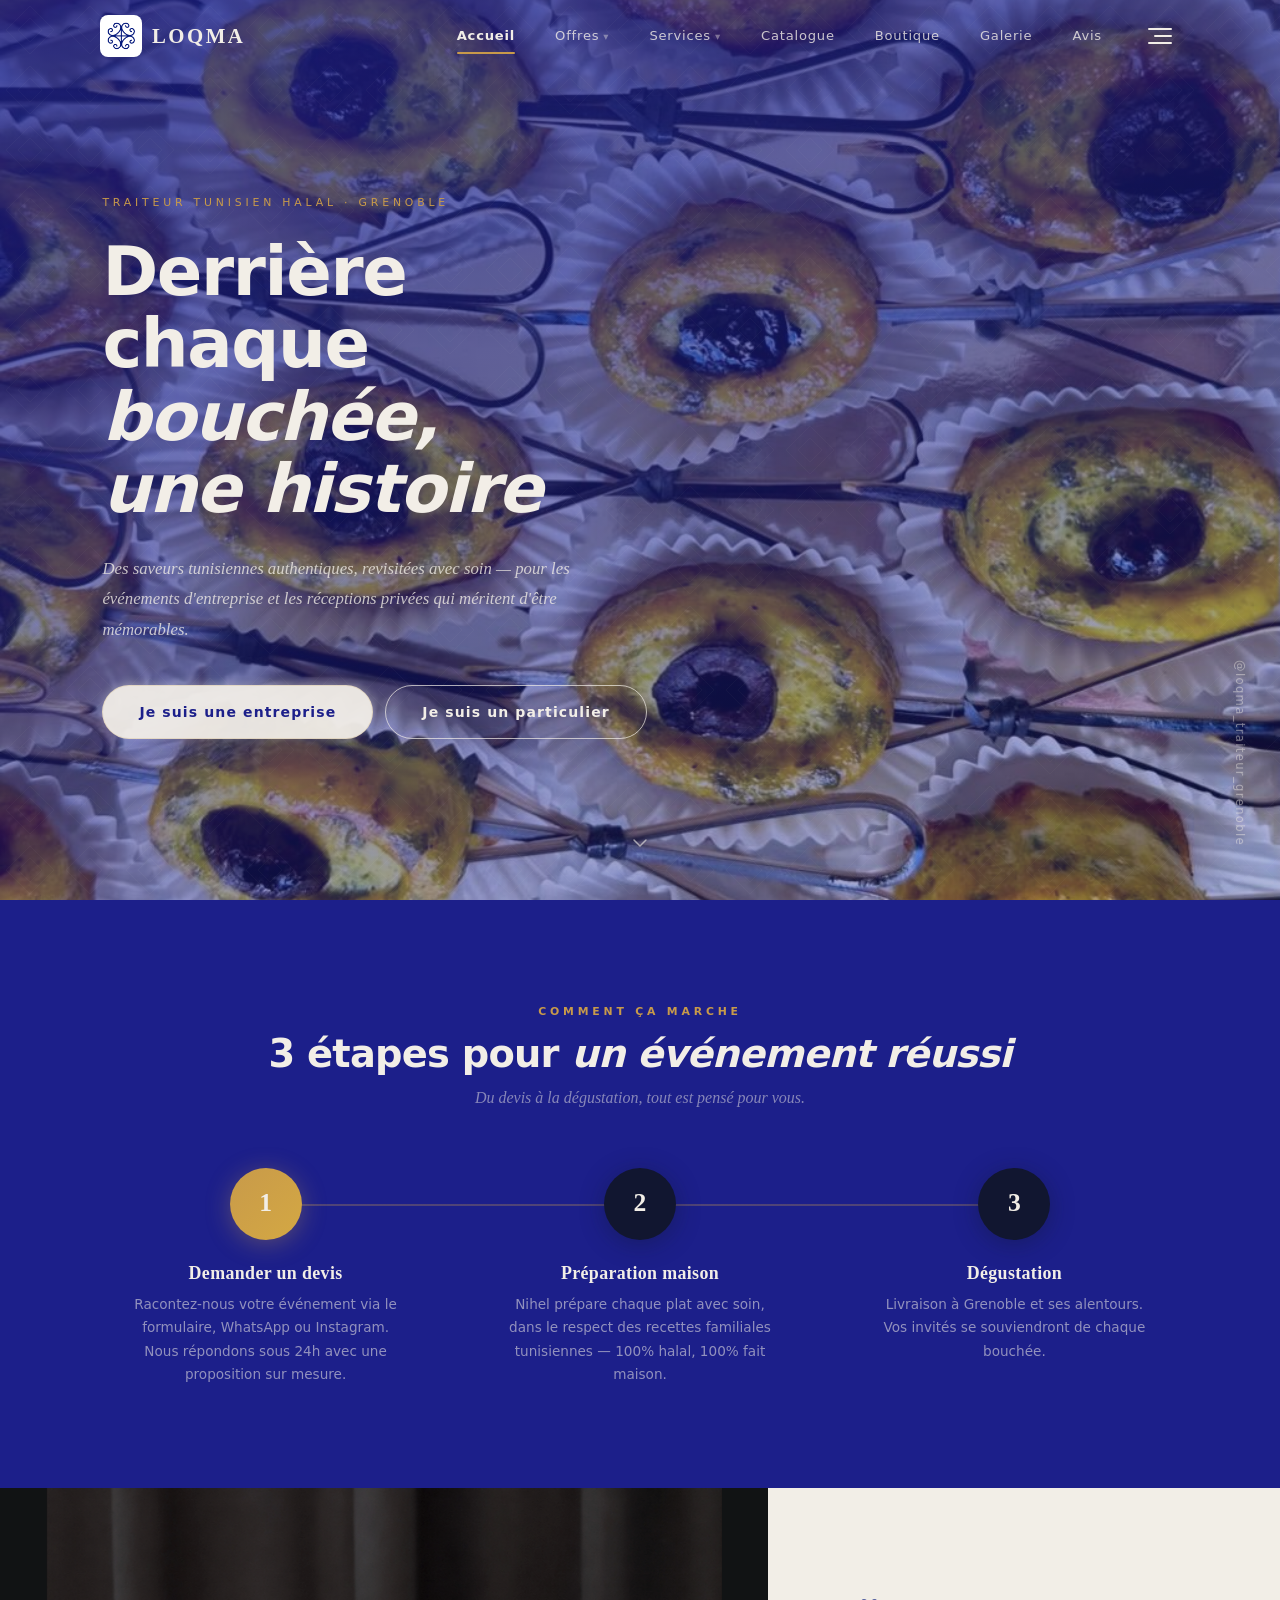
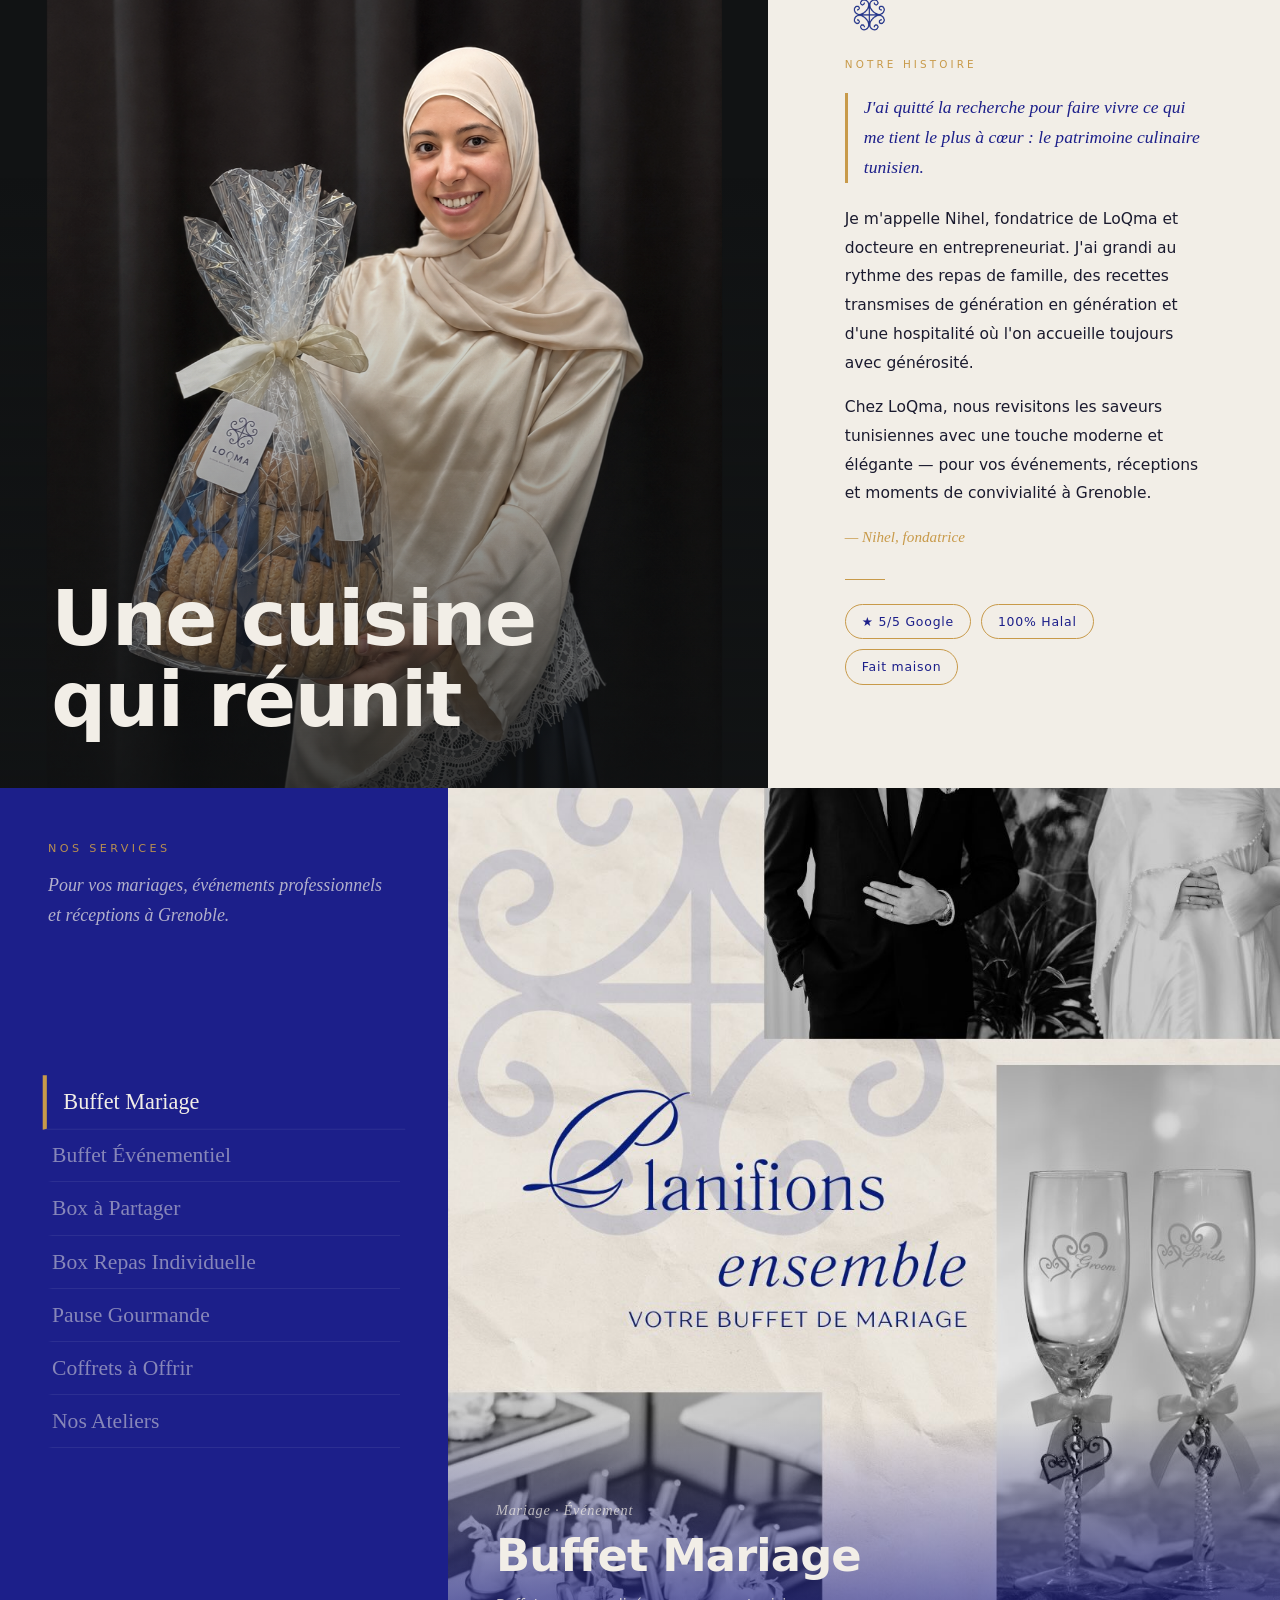
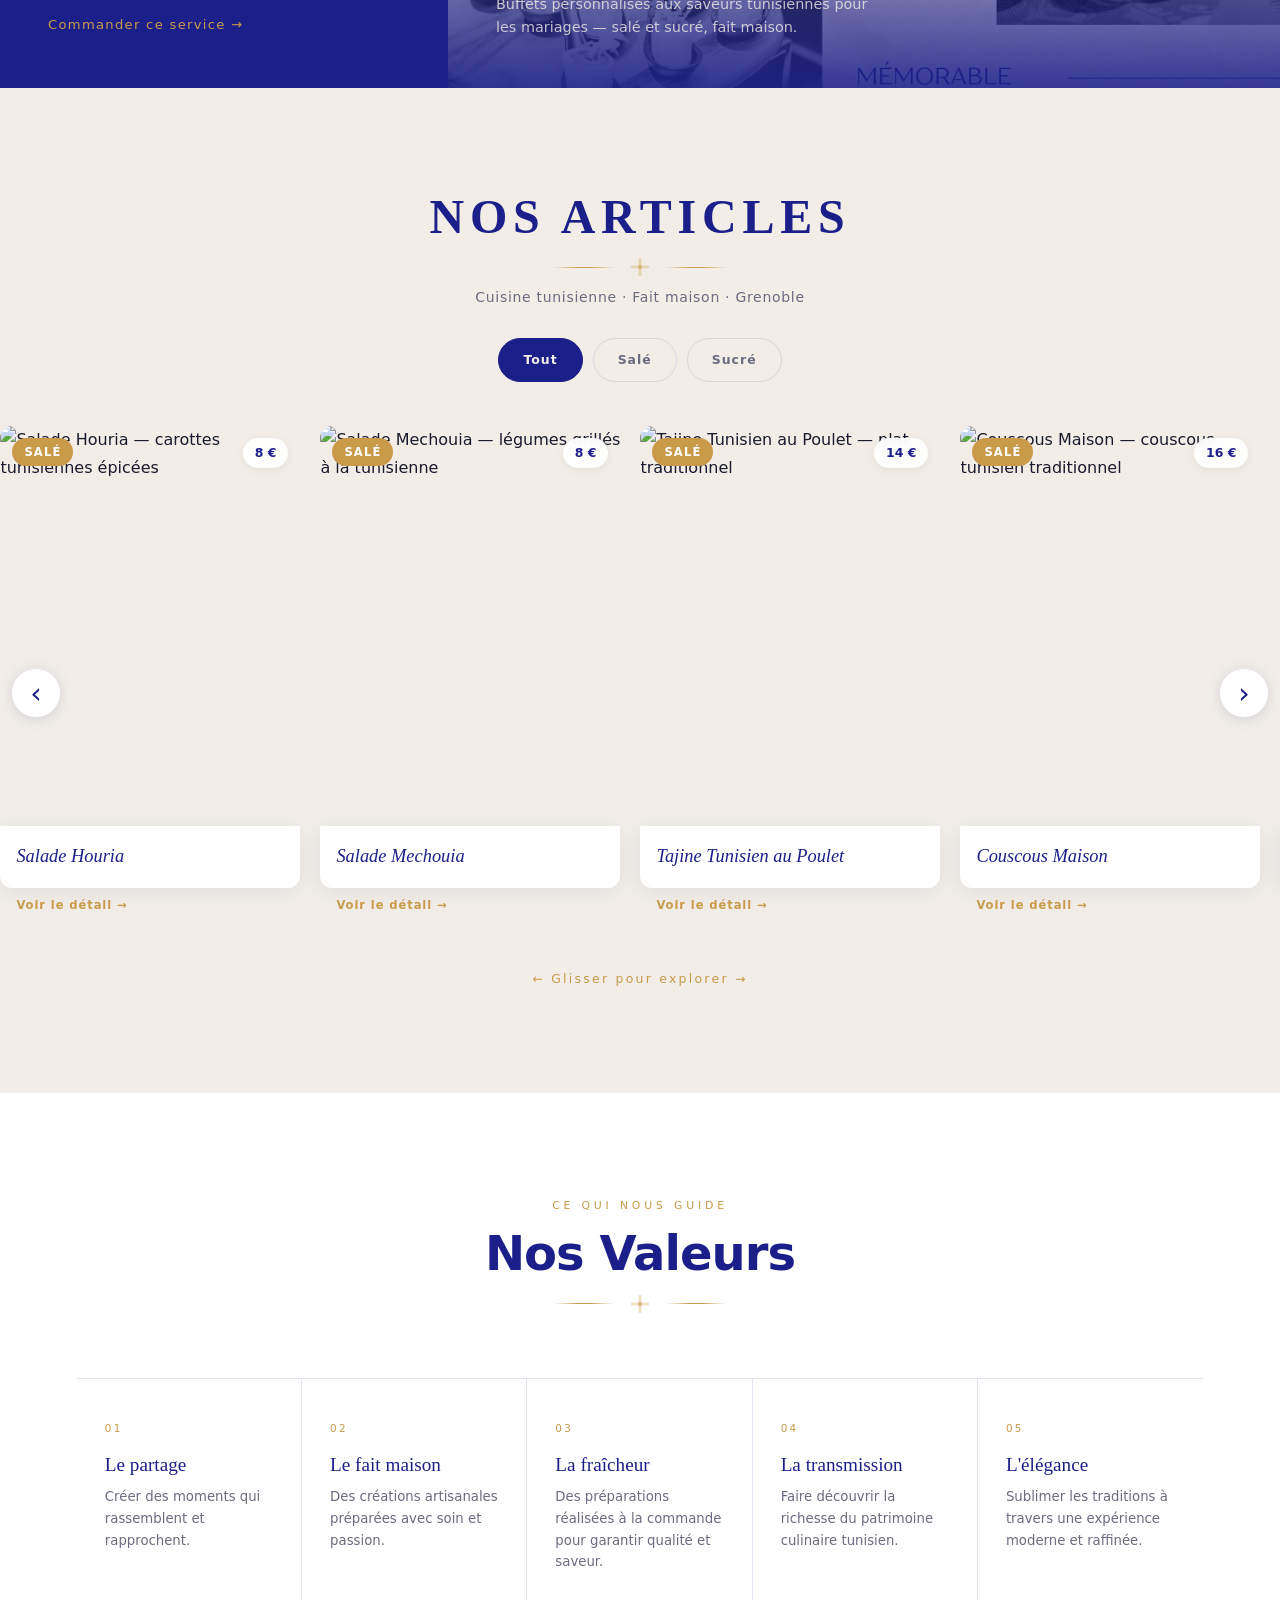
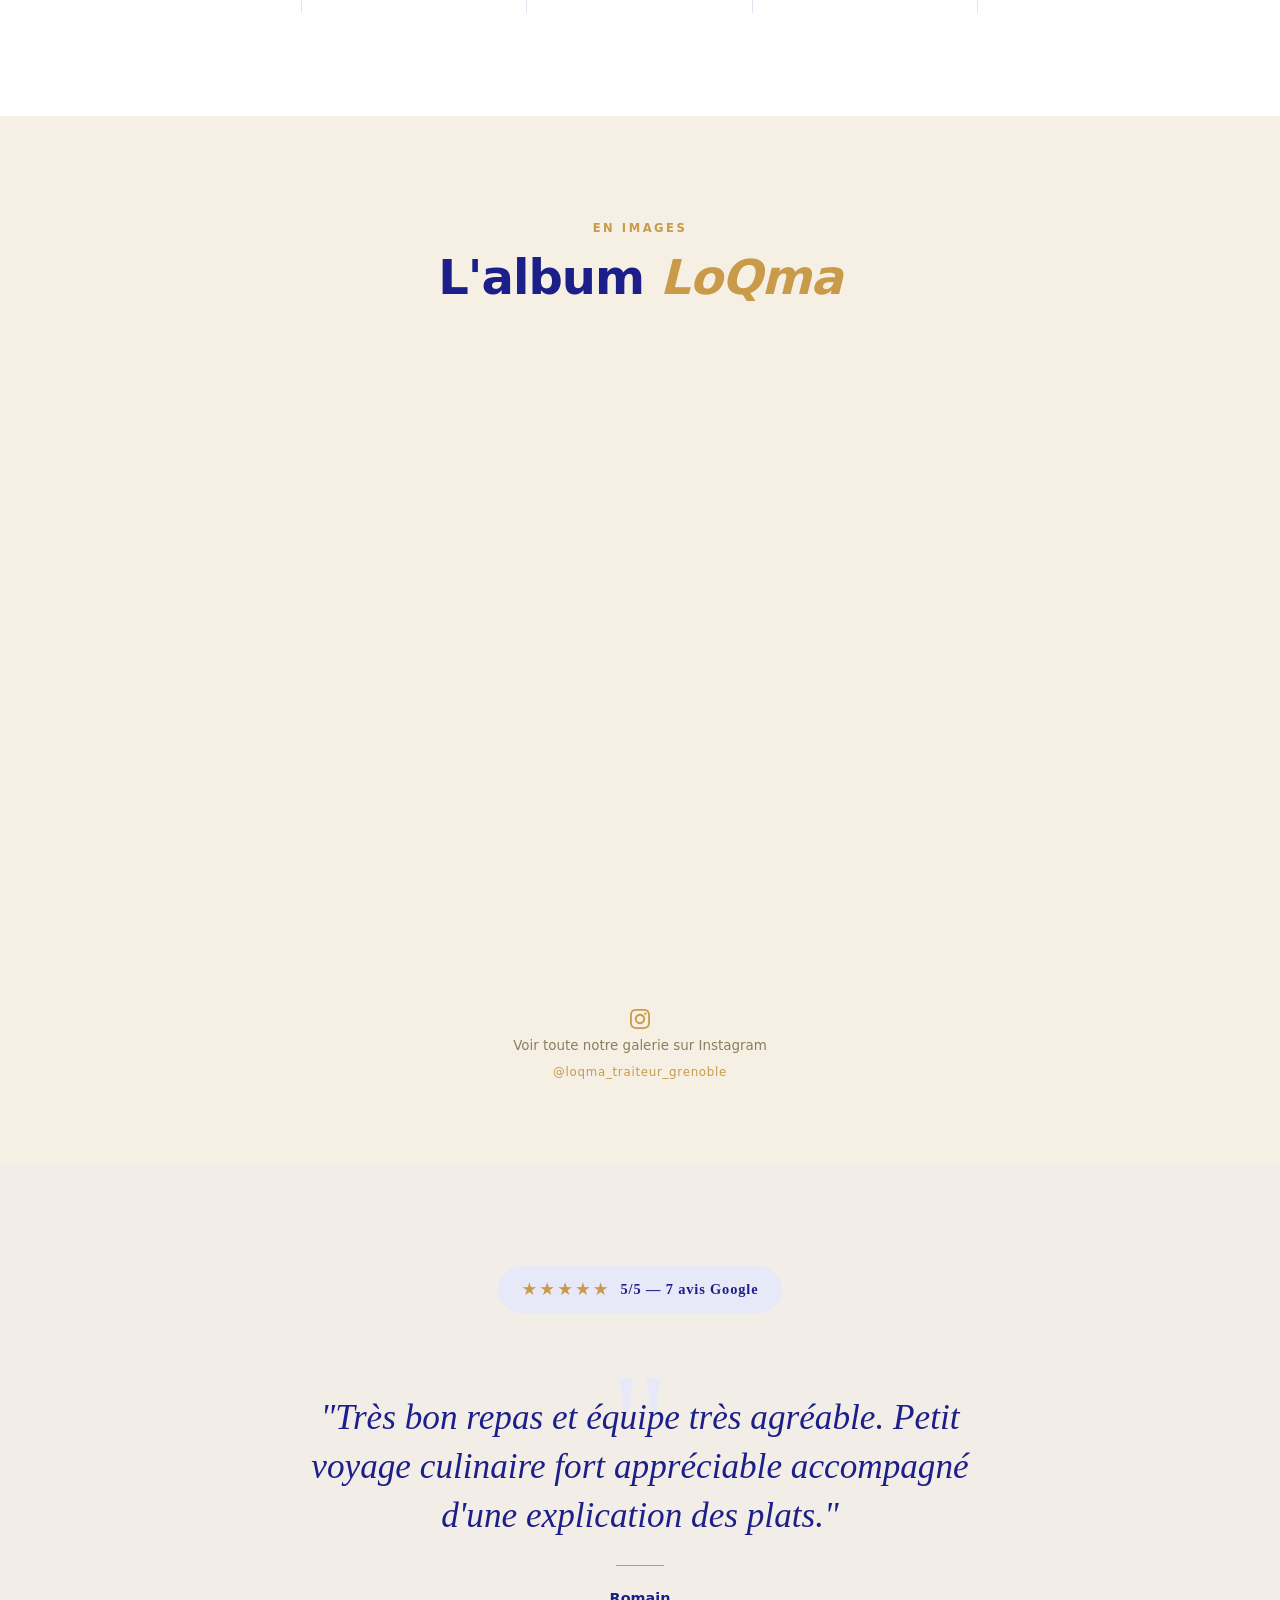
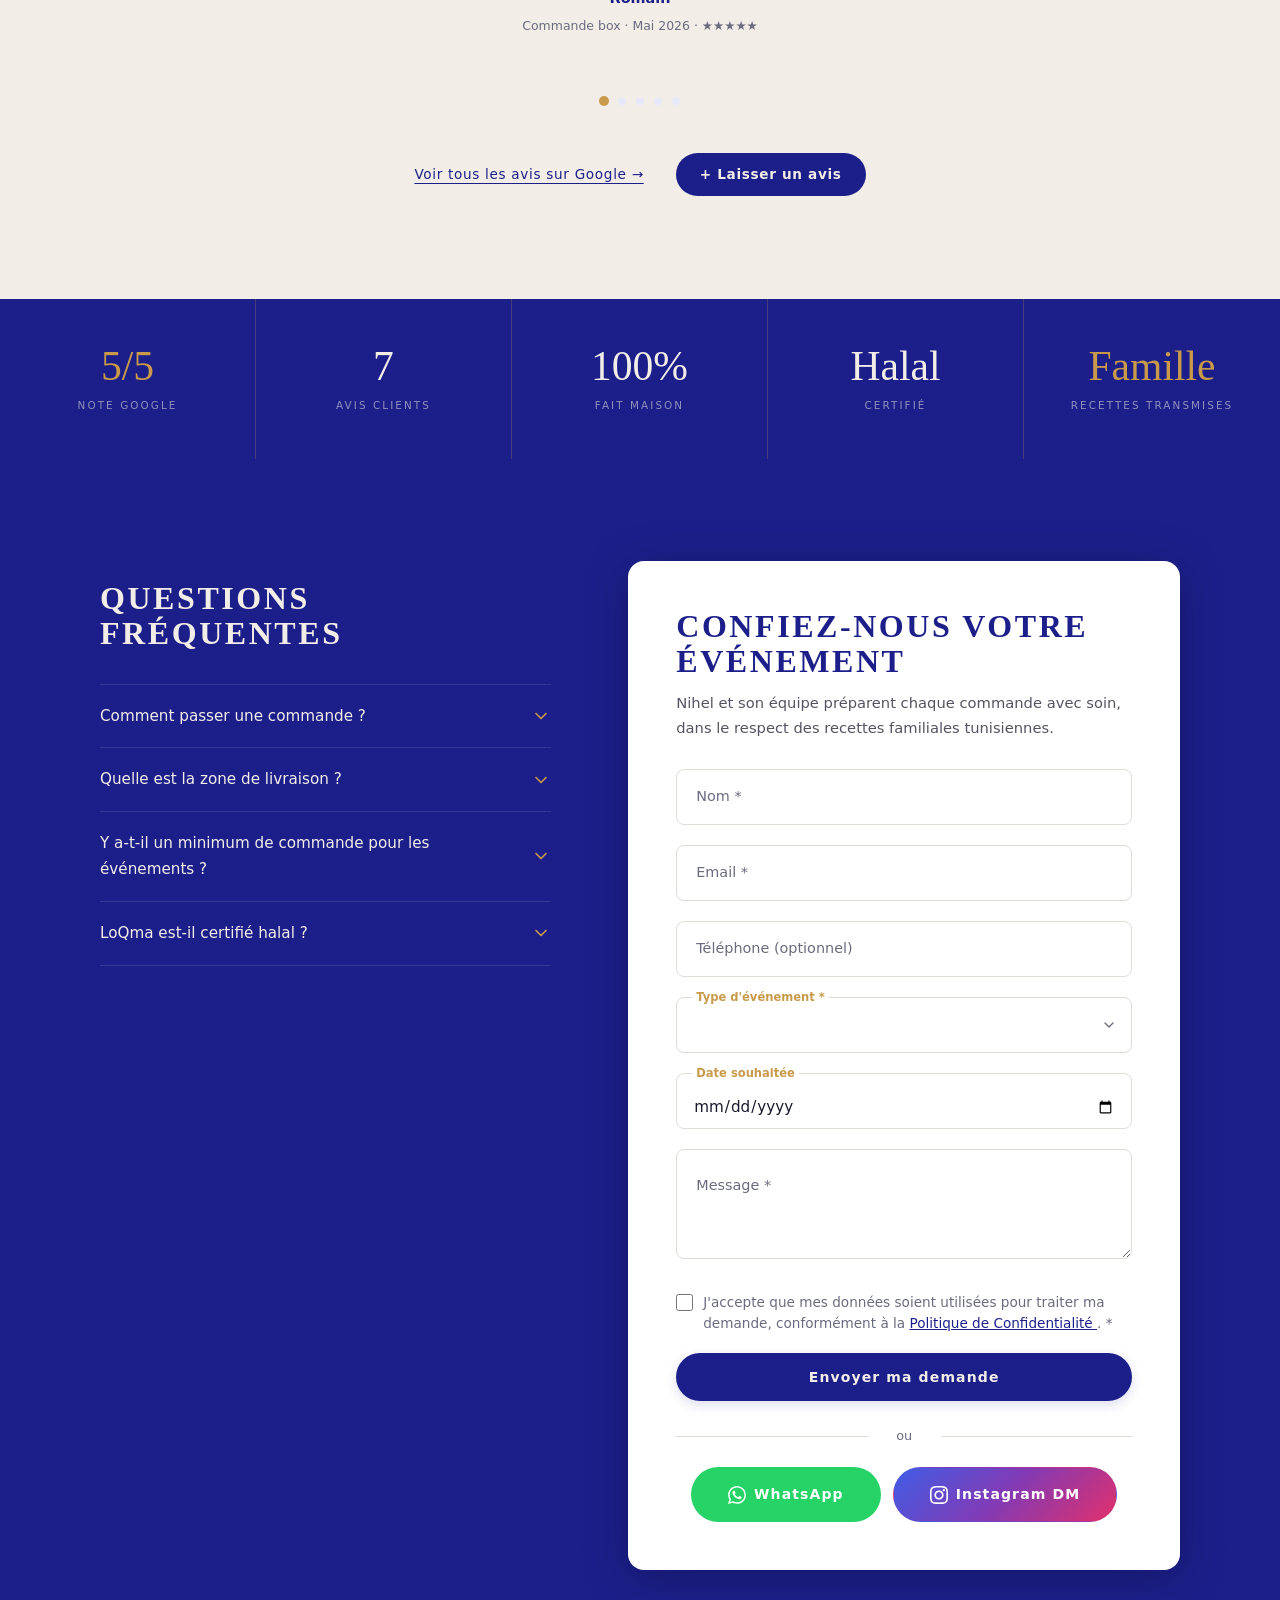
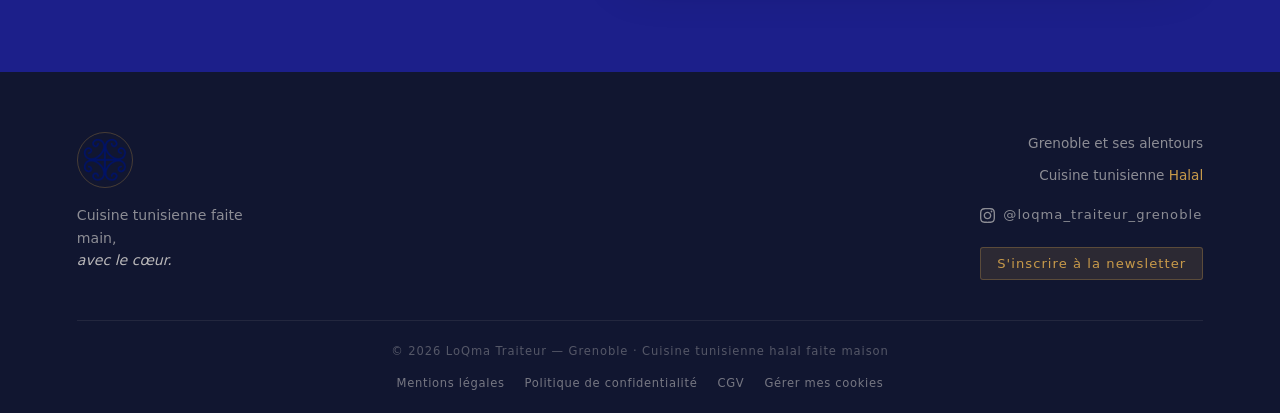
==== index.html @ fab6f46b "refactor: navbar restructure — Offres dropdown + Boutique + remove CTA - Grouped 'Offre Entreprise' " ====
<!DOCTYPE html>
<html lang="fr">
<head>
  <meta charset="UTF-8">
  <meta name="viewport" content="width=device-width, initial-scale=1.0">
  <meta name="description" content="Nihel, fondatrice de LoQma, revisite le patrimoine culinaire tunisien. Traiteur 100 % halal, fait maison · Mariages, événements et réceptions à Grenoble.">
  <meta name="theme-color" content="#1C1F8A">

  <!-- Open Graph -->
  <!-- TODO: replace og:image with an absolute URL once the domain is known -->
  <!-- e.g. content="https://loqma-traiteur.fr/assets/010_DYFaG3DCBqY_01.jpg" -->
  <meta property="og:type"        content="website">
  <meta property="og:title"       content="LoQma Traiteur — Cuisine Tunisienne Halal · Grenoble">
  <meta property="og:description" content="Cuisine tunisienne halal, faite maison · Fondée par Nihel · Mariages, événements professionnels et réceptions · Grenoble">
  <meta property="og:image"       content="assets/010_DYFaG3DCBqY_01.jpg">

  <title>LoQma Traiteur — Cuisine Tunisienne Halal · Grenoble</title>

  <!-- Google Fonts — chargées uniquement après consentement cookies -->
  <script>
    (function(){
      var c=null;try{c=localStorage.getItem('loqma_cookie_consent');}catch(e){}
      if(c==='accepted'){
        var p1=document.createElement('link');p1.rel='preconnect';p1.href='https://fonts.googleapis.com';
        var p2=document.createElement('link');p2.rel='preconnect';p2.href='https://fonts.gstatic.com';p2.crossOrigin='';
        var f=document.createElement('link');f.id='gf-fonts';f.rel='stylesheet';
        f.href='https://fonts.googleapis.com/css2?family=Agrandir:wght@400;700&family=Cormorant+Garamond:ital,wght@0,300;0,400;0,600;1,300;1,400;1,600&display=swap';
        document.head.appendChild(p1);document.head.appendChild(p2);document.head.appendChild(f);
      }
    })();
  </script>

  <link rel="stylesheet" href="css/main.css">
  <link rel="stylesheet" href="css/sections.css">

  <!-- Preload hero video for faster LCP -->
  <link rel="preload" href="assets/video-buffet.mp4" as="video" type="video/mp4">
</head>
<body class="preloader-active">

  <!-- ══════════════════════════════════════════════════════
       CH-00 — PRELOADER
       ══════════════════════════════════════════════════════ -->
  <div id="preloader" class="preloader" role="status" aria-label="Chargement de LoQma">
    <img src="assets/logo-sans2.png"
         class="preloader__logo"
         alt="LoQma Traiteur"
         width="160" height="160">
    <p class="preloader__wordmark" aria-label="LOQMA">
      <span>L</span><span>O</span><span>Q</span><span>M</span><span>A</span>
    </p>
  </div>

  <!-- ══════════════════════════════════════════════════════
       FR-NAV — NAVIGATION
       ══════════════════════════════════════════════════════ -->
  <header>
    <nav id="navbar" class="navbar navbar--transparent" aria-label="Navigation principale">
      <div class="navbar__inner">
        <a href="#accueil" class="navbar__logo" aria-label="LoQma — Retour à l'accueil">
          <img src="assets/logo-sans2.png"
               alt="LoQma Traiteur logo"
               width="42" height="42">
          <span class="navbar__logo-text">LoQma</span>
        </a>
        <div class="navbar__right">
          <nav class="navbar__links" aria-label="Navigation">
            <a href="#accueil" class="navbar__link navbar__link--active">Accueil</a>
            <span class="navbar__link-wrap">
              <a href="offre-entreprise.html" class="navbar__link navbar__link--dropdown">Offres</a>
              <div class="navbar__dropdown">
                <a href="offre-entreprise.html">Offre Entreprise</a>
                <a href="offre-particuliers.html">Offre Particuliers</a>
              </div>
            </span>
            <span class="navbar__link-wrap">
              <a href="#services" class="navbar__link navbar__link--dropdown">Services</a>
              <div class="navbar__dropdown">
                <a href="#services">Buffet Mariage</a>
                <a href="#services">Buffet Événementiel</a>
                <a href="#services">Box à Partager</a>
                <a href="#services">Box Repas Individuelle</a>
                <a href="#services">Pause Gourmande</a>
                <a href="#services">Coffrets à Offrir</a>
                <a href="#services">Nos Ateliers</a>
              </div>
            </span>
            <a href="#catalogue" class="navbar__link">Catalogue</a>
            <a href="#" class="navbar__link">Boutique</a>
            <a href="#galerie" class="navbar__link">Galerie</a>
            <a href="#avis" class="navbar__link">Avis</a>
          </nav>
          <button class="navbar__hamburger"
                  aria-label="Ouvrir le menu"
                  aria-expanded="false"
                  aria-controls="nav-overlay">
            <span></span><span></span><span></span>
          </button>
        </div>
      </div>
    </nav>

    <!-- Full-screen nav overlay -->
    <div id="nav-overlay" class="nav-overlay" aria-hidden="true" role="dialog" aria-label="Menu principal">
      <button class="nav-overlay__close" aria-label="Fermer le menu">✕</button>
      <ul class="nav-overlay__links">
        <li><a href="#accueil"   class="nav-overlay__link">Accueil</a></li>
        <li><a href="offre-entreprise.html" class="nav-overlay__link">Offre Entreprise</a></li>
        <li><a href="offre-particuliers.html" class="nav-overlay__link">Offre Particuliers</a></li>
        <li><a href="#services"  class="nav-overlay__link">Nos Services</a></li>
        <li><a href="#catalogue" class="nav-overlay__link">Catalogue</a></li>
        <li><a href="#"          class="nav-overlay__link">Boutique</a></li>
        <li><a href="#galerie"   class="nav-overlay__link">Galerie</a></li>
        <li><a href="#avis"      class="nav-overlay__link">Avis</a></li>
        <li><a href="#commander" class="nav-overlay__link">Demander un devis</a></li>
      </ul>
    </div>
  </header>

  <main>
    <!-- ════════════════════════════════════════════════════
         CH-01 — MANIFESTO HERO
         ════════════════════════════════════════════════════ -->
    <section id="accueil" class="hero" aria-label="Accueil — LoQma Traiteur">
      <div class="hero__bg">
        <video class="hero__video"
               autoplay muted loop playsinline preload="auto">
          <source src="assets/video-buffet.mp4" type="video/mp4">
          <!-- Image fallback if video is unsupported -->
        </video>
        <div class="hero__overlay" aria-hidden="true"></div>
      </div>

      <div class="hero__content">
        <p class="hero__label">Traiteur Tunisien halal · Grenoble</p>
        <h1 class="hero__title">
          Derrière chaque<br>
          <em>bouchée, une histoire</em>
        </h1>
        <p class="hero__body">
          Des saveurs tunisiennes authentiques, revisitées avec soin —
          pour les événements d'entreprise et les réceptions privées qui méritent d'être mémorables.
        </p>
        <div class="hero__buttons">
          <a href="offre-entreprise.html" class="btn btn--primary">Je suis une entreprise</a>
          <a href="offre-particuliers.html" class="btn btn--ghost-cream">Je suis un particulier</a>
        </div>
      </div>

      <div class="hero__scroll-indicator" aria-hidden="true">
        <svg class="hero__scroll-chevron" viewBox="0 0 24 24" fill="none" stroke="currentColor" stroke-width="1.5" stroke-linecap="round" stroke-linejoin="round" width="24" height="24">
          <polyline points="6 9 12 15 18 9"/>
        </svg>
      </div>

      <p class="hero__instagram" aria-hidden="true">@loqma_traiteur_grenoble</p>
    </section>

    <!-- ════════════════════════════════════════════════════
         CH-01b — COMMENT ÇA MARCHE (Step Guide)
         ════════════════════════════════════════════════════ -->
    <section class="steps-guide" aria-label="Comment commander">
      <div class="steps-guide__inner">
        <p class="steps-guide__eyebrow reveal">Comment ça marche</p>
        <h2 class="steps-guide__title reveal">3 étapes pour <em>un événement réussi</em></h2>
        <p class="steps-guide__subtitle reveal reveal-delay-1">
          Du devis à la dégustation, tout est pensé pour vous.
        </p>
        <div class="steps-guide__grid">
          <div class="steps-guide__step reveal">
            <div class="steps-guide__circle steps-guide__circle--gold">
              <span class="steps-guide__circle-num">1</span>
            </div>
            <h3 class="steps-guide__step-title">Demander un devis</h3>
            <p class="steps-guide__step-desc">
              Racontez-nous votre événement via le formulaire, WhatsApp ou Instagram.
              Nous répondons sous 24h avec une proposition sur mesure.
            </p>
          </div>
          <div class="steps-guide__step reveal reveal-delay-1">
            <div class="steps-guide__circle steps-guide__circle--navy">
              <span class="steps-guide__circle-num">2</span>
            </div>
            <h3 class="steps-guide__step-title">Préparation maison</h3>
            <p class="steps-guide__step-desc">
              Nihel prépare chaque plat avec soin, dans le respect des recettes
              familiales tunisiennes — 100% halal, 100% fait maison.
            </p>
          </div>
          <div class="steps-guide__step reveal reveal-delay-2">
            <div class="steps-guide__circle steps-guide__circle--navy">
              <span class="steps-guide__circle-num">3</span>
            </div>
            <h3 class="steps-guide__step-title">Dégustation</h3>
            <p class="steps-guide__step-desc">
              Livraison à Grenoble et ses alentours. Vos invités se souviendront
              de chaque bouchée.
            </p>
          </div>
        </div>
      </div>
    </section>

    <!-- ════════════════════════════════════════════════════
         CH-02 — IDENTITY SPLIT
         ════════════════════════════════════════════════════ -->
    <section id="identite" class="identity" aria-label="Notre identité">
      <div class="identity__photo-panel">
        <img src="assets/notre-histoire.PNG"
             class="identity__media"
             id="identity-media"
             alt="Notre histoire — LoQma Traiteur, cuisine tunisienne faite maison à Grenoble"
             loading="eager"
             decoding="async">
        <div class="identity__photo-caption">
          <h2 class="identity__title reveal">
            Une cuisine<br>qui réunit
          </h2>
        </div>
      </div>

      <div class="identity__text-panel">
        <!-- Arabesque ornament -->
        <img src="assets/logo-sans2.png"
             class="identity__ornament"
             alt="LoQma Traiteur"
             width="48" height="48">

        <p class="identity__eyebrow reveal">Notre histoire</p>
        <blockquote class="identity__quote reveal reveal-delay-1">
          J'ai quitté la recherche pour faire vivre ce qui me tient
          le plus à cœur&nbsp;: le patrimoine culinaire tunisien.
        </blockquote>
        <p class="identity__body reveal reveal-delay-2">
          Je m'appelle Nihel, fondatrice de LoQma et docteure en entrepreneuriat.
          J'ai grandi au rythme des repas de famille, des recettes transmises
          de génération en génération et d'une hospitalité où l'on accueille
          toujours avec générosité.
        </p>
        <p class="identity__body reveal reveal-delay-3">
          Chez LoQma, nous revisitons les saveurs tunisiennes avec une touche
          moderne et élégante — pour vos événements, réceptions
          et moments de convivialité à Grenoble.
        </p>
        <p class="identity__signature reveal reveal-delay-3">— Nihel, fondatrice</p>
        <div class="identity__rule reveal reveal-delay-3" aria-hidden="true"></div>
        <ul class="identity__stats reveal reveal-delay-3" aria-label="Nos engagements">
          <li>★ 5/5 Google</li>
          <li>100% Halal</li>
          <li>Fait maison</li>
        </ul>
      </div>
    </section>

    <!-- ════════════════════════════════════════════════════
         CH-03 — SERVICES SELECTOR
         ════════════════════════════════════════════════════ -->
    <section id="services" class="services" aria-label="Nos services">
      <!-- Left: list panel -->
      <div class="services__list-panel">
        <p class="services__label">Nos services</p>
        <p class="services__intro">Pour vos mariages, événements professionnels<br>et réceptions à Grenoble.</p>
        <ul class="services__list" role="tablist" aria-label="Choisir un service">
          <li class="services__item services__item--active"
              role="tab" tabindex="0"
              aria-selected="true" aria-controls="service-panel-0" id="service-tab-0"
              data-index="0">Buffet Mariage</li>
          <li class="services__item"
              role="tab" tabindex="-1"
              aria-selected="false" aria-controls="service-panel-1" id="service-tab-1"
              data-index="1">Buffet Événementiel</li>
          <li class="services__item"
              role="tab" tabindex="-1"
              aria-selected="false" aria-controls="service-panel-2" id="service-tab-2"
              data-index="2">Box à Partager</li>
          <li class="services__item"
              role="tab" tabindex="-1"
              aria-selected="false" aria-controls="service-panel-3" id="service-tab-3"
              data-index="3">Box Repas Individuelle</li>
          <li class="services__item"
              role="tab" tabindex="-1"
              aria-selected="false" aria-controls="service-panel-4" id="service-tab-4"
              data-index="4">Pause Gourmande</li>
          <li class="services__item"
              role="tab" tabindex="-1"
              aria-selected="false" aria-controls="service-panel-5" id="service-tab-5"
              data-index="5">Coffrets à Offrir</li>
          <li class="services__item"
              role="tab" tabindex="-1"
              aria-selected="false" aria-controls="service-panel-6" id="service-tab-6"
              data-index="6">Nos Ateliers</li>
        </ul>
        <a href="#commander" class="services__cta">Commander ce service →</a>
      </div>

      <!-- Right: panel container (desktop) -->
      <div class="services__panel-container" aria-live="polite">
        <!-- Panel 0: Buffet Mariage -->
        <div class="services__panel services__panel--active"
             id="service-panel-0" role="tabpanel" aria-labelledby="service-tab-0">
          <img src="assets/010_offre-mariage0.jpg"
               alt="Buffet Mariage — LoQma Traiteur, table dressée pour un mariage"
               class="services__panel-img" loading="lazy"
               style="object-position: center 30%;">
          <div class="services__panel-overlay">
            <p class="services__panel-category">Mariage · Événement</p>
            <h3 class="services__panel-title">Buffet Mariage</h3>
            <p class="services__panel-desc">Buffets personnalisés aux saveurs tunisiennes pour les mariages — salé et sucré, fait maison.</p>
          </div>
        </div>

        <!-- Panel 1: Buffet Événementiel -->
        <div class="services__panel"
             id="service-panel-1" role="tabpanel" aria-labelledby="service-tab-1">
          <img src="assets/buffet-event.png"
               alt="Buffet Événementiel — LoQma Traiteur, buffet professionnel"
               class="services__panel-img" loading="lazy"
               style="object-position: center 20%;">
          <div class="services__panel-overlay">
            <p class="services__panel-category">Professionnel · Académique</p>
            <h3 class="services__panel-title">Buffet Événementiel</h3>
            <p class="services__panel-desc">Buffets pour événements professionnels, académiques, associatifs — saveurs tunisiennes au cœur de votre événement.</p>
          </div>
        </div>

        <!-- Panel 2: Box à Partager -->
        <div class="services__panel"
             id="service-panel-2" role="tabpanel" aria-labelledby="service-tab-2">
          <img src="assets/bax a partager 2.jpg"
               alt="Box à Partager — LoQma Traiteur, bouchées tunisiennes à partager"
               class="services__panel-img" loading="lazy"
               style="object-position: center 40%;">
          <div class="services__panel-overlay">
            <p class="services__panel-category">Box · Partage</p>
            <h3 class="services__panel-title">Box à Partager</h3>
            <p class="services__panel-desc">Box variées avec mini bouchées tunisiennes salées et sucrées — un voyage culinaire en une boîte.</p>
          </div>
        </div>

        <!-- Panel 3: Box Repas Individuelle -->
        <div class="services__panel"
             id="service-panel-3" role="tabpanel" aria-labelledby="service-tab-3">
          <img src="assets/Box Repas Individuelle.jpg"
               alt="Box Repas Individuelle — LoQma Traiteur"
               class="services__panel-img" loading="lazy"
               style="object-position: center 25%;">
          <div class="services__panel-overlay">
            <p class="services__panel-category">Box · Repas</p>
            <h3 class="services__panel-title">Box Repas Individuelle</h3>
            <p class="services__panel-desc">Box repas complètes pour le déjeuner ou la livraison — cuisine maison servie chez vous.</p>
          </div>
        </div>

        <!-- Panel 4: Pause Gourmande -->
        <div class="services__panel"
             id="service-panel-4" role="tabpanel" aria-labelledby="service-tab-4">
          <img src="assets/Pause Gourmande.png"
               alt="Pause Gourmande Entreprise — LoQma Traiteur, miniardises"
               class="services__panel-img" loading="lazy"
               style="object-position: center 35%;">
          <div class="services__panel-overlay">
            <p class="services__panel-category">Entreprise · Pause</p>
            <h3 class="services__panel-title">Pause Gourmande</h3>
            <p class="services__panel-desc">Miniardises et douceurs pour vos réunions et pauses café — 100% halal, 100% fait maison.</p>
          </div>
        </div>

        <!-- Panel 5: Coffrets à Offrir -->
        <div class="services__panel"
             id="service-panel-5" role="tabpanel" aria-labelledby="service-tab-5">
          <img src="assets/Box à Partager.jpg"
               alt="Coffrets à Offrir — LoQma Traiteur, coffrets cadeaux gourmands"
               class="services__panel-img" loading="lazy"
               style="object-position: center 20%;">
          <div class="services__panel-overlay">
            <p class="services__panel-category">Cadeau · Coffret</p>
            <h3 class="services__panel-title">Coffrets à Offrir</h3>
            <p class="services__panel-desc">Coffrets cadeaux gourmands aux saveurs tunisiennes — l'idée cadeau idéale pour toutes les occasions.</p>
          </div>
        </div>

        <!-- Panel 6: Nos Ateliers -->
        <div class="services__panel"
             id="service-panel-6" role="tabpanel" aria-labelledby="service-tab-6">
          <img src="assets/sweet-life-ANY9TweFHNI-unsplash.jpg"
               alt="Nos Ateliers — LoQma Traiteur, ateliers cuisine tunisienne"
               class="services__panel-img" loading="lazy"
               style="object-position: center 50%;">
          <div class="services__panel-overlay">
            <p class="services__panel-category">Atelier · Découverte</p>
            <h3 class="services__panel-title">Nos Ateliers</h3>
            <p class="services__panel-desc">Ateliers cuisine autour des saveurs tunisiennes — apprenez les recettes traditionnelles en famille ou entre amis.</p>
          </div>
        </div>
      </div>
    </section>

    <!-- ════════════════════════════════════════════════════
         CH-04 — CATALOGUE STRIP
         ════════════════════════════════════════════════════ -->
    <section id="catalogue" class="catalogue" aria-label="Notre catalogue">
      <div class="catalogue__header">
        <h2 class="section-heading reveal">Nos Articles</h2>
        <div class="ornament-divider reveal reveal-delay-1" aria-hidden="true">
          <svg class="ornament-diamond" width="20" height="20" viewBox="0 0 20 20" aria-hidden="true">
            <rect x="8.5" y="1" width="3" height="18" fill="#C89A4A" opacity="0.3" rx="1"/>
            <rect x="1" y="8.5" width="18" height="3" fill="#C89A4A" opacity="0.3" rx="1"/>
            <circle cx="10" cy="10" r="2.5" fill="#C89A4A" opacity="0.6">
              <animate attributeName="opacity" values="0.3;0.8;0.3" dur="3s" repeatCount="indefinite"/>
              <animate attributeName="r" values="2;3;2" dur="3s" repeatCount="indefinite"/>
            </circle>
          </svg>
        </div>
        <p class="section-subheading reveal reveal-delay-2">Cuisine tunisienne · Fait maison · Grenoble</p>
      </div>

      <div class="catalogue__filters reveal reveal-delay-1" role="group" aria-label="Filtrer par catégorie">
        <button class="catalogue__filter catalogue__filter--active" data-filter="all">Tout</button>
        <button class="catalogue__filter" data-filter="sale">Salé</button>
        <button class="catalogue__filter" data-filter="sucre">Sucré</button>
      </div>

      <div class="catalogue__track-wrapper">
        <button class="catalogue__arrow catalogue__arrow--prev" aria-label="Article précédent">&#8249;</button>
        <div class="catalogue__track" id="catalogue-track" role="list">

          <article class="catalogue__card" role="listitem" data-category="sale">
            <div class="catalogue__card-img-wrap">
              <span class="catalogue__tag">Salé</span>
              <span class="catalogue__price">8 €</span>
              <img src="assets/003_DWpPxrLiC9y_01.jpg"
                   alt="Salade Houria — carottes tunisiennes épicées"
                   loading="lazy" class="catalogue__card-img">
            </div>
            <p class="catalogue__card-name">Salade Houria</p>
            <p class="catalogue__card-desc">Carottes épicées au cumin — entrée fraîche et parfumée</p>
            <button class="catalogue__card-btn">Voir le détail →</button>
          </article>

          <article class="catalogue__card" role="listitem" data-category="sale">
            <div class="catalogue__card-img-wrap">
              <span class="catalogue__tag">Salé</span>
              <span class="catalogue__price">8 €</span>
              <img src="assets/004_DWpQAydiPoE_01.jpg"
                   alt="Salade Mechouia — légumes grillés à la tunisienne"
                   loading="lazy" class="catalogue__card-img">
            </div>
            <p class="catalogue__card-name">Salade Mechouia</p>
            <p class="catalogue__card-desc">Légumes grillés à la braise — poivrons, tomates, oignons</p>
            <button class="catalogue__card-btn">Voir le détail →</button>
          </article>

          <article class="catalogue__card" role="listitem" data-category="sale">
            <div class="catalogue__card-img-wrap">
              <span class="catalogue__tag">Salé</span>
              <span class="catalogue__price">14 €</span>
              <img src="assets/002_DWpPY2wCK-H_01.jpg"
                   alt="Tajine Tunisien au Poulet — plat traditionnel"
                   loading="lazy" class="catalogue__card-img">
            </div>
            <p class="catalogue__card-name">Tajine Tunisien au Poulet</p>
            <p class="catalogue__card-desc">Omelette généreuse au poulet et fromage — fondant et parfumé</p>
            <button class="catalogue__card-btn">Voir le détail →</button>
          </article>

          <article class="catalogue__card" role="listitem" data-category="sale">
            <div class="catalogue__card-img-wrap">
              <span class="catalogue__tag">Salé</span>
              <span class="catalogue__price">16 €</span>
              <img src="assets/005_DX9QGsMIgFs_01.jpg"
                   alt="Couscous Maison — couscous tunisien traditionnel"
                   loading="lazy" class="catalogue__card-img">
            </div>
            <p class="catalogue__card-name">Couscous Maison</p>
            <p class="catalogue__card-desc">Semoule fine, légumes de saison, viande au choix</p>
            <button class="catalogue__card-btn">Voir le détail →</button>
          </article>

          <article class="catalogue__card" role="listitem" data-category="sale">
            <div class="catalogue__card-img-wrap">
              <span class="catalogue__tag">Salé</span>
              <span class="catalogue__price">10 €</span>
              <img src="assets/009_box-partage.jpg"
                   alt="Verrines Salées — amuse-bouches tunisiens"
                   loading="lazy" class="catalogue__card-img">
            </div>
            <p class="catalogue__card-name">Verrines Salées</p>
            <p class="catalogue__card-desc">Amuse-bouches tunisiens en verrine — une dégustation en miniature</p>
            <button class="catalogue__card-btn">Voir le détail →</button>
          </article>

          <article class="catalogue__card" role="listitem" data-category="sucre">
            <div class="catalogue__card-img-wrap">
              <span class="catalogue__tag">Sucré</span>
              <span class="catalogue__price">7 €</span>
              <img src="assets/007_DXVKtLuiJyr_01.jpg"
                   alt="Ghrayef de Béja — pâtisseries tunisiennes feuilletées"
                   loading="lazy" class="catalogue__card-img">
            </div>
            <p class="catalogue__card-name">Ghrayef de Béja</p>
            <p class="catalogue__card-desc">Feuilletés aux amandes et miel, fleur d'oranger</p>
            <button class="catalogue__card-btn">Voir le détail →</button>
          </article>

          <article class="catalogue__card" role="listitem" data-category="sucre">
            <div class="catalogue__card-img-wrap">
              <span class="catalogue__tag">Sucré</span>
              <span class="catalogue__price">6 €</span>
              <img src="assets/008_DXg8x72iNpM_01.jpg"
                   alt="Miniardises au Sorgho — petits gâteaux artisanaux"
                   loading="lazy" class="catalogue__card-img">
            </div>
            <p class="catalogue__card-name">Miniardises au Sorgho</p>
            <p class="catalogue__card-desc">Petits gâteaux sans gluten, légers et gourmands</p>
            <button class="catalogue__card-btn">Voir le détail →</button>
          </article>

          <article class="catalogue__card" role="listitem" data-category="sucre">
            <div class="catalogue__card-img-wrap">
              <span class="catalogue__tag">Sucré</span>
              <span class="catalogue__price">7 €</span>
              <img src="assets/026_DYpdW3eIZli_01.jpg"
                   alt="Cake au Sorgho — gâteau maison sans gluten"
                   loading="lazy" class="catalogue__card-img">
            </div>
            <p class="catalogue__card-name">Cake au Sorgho</p>
            <p class="catalogue__card-desc">Moelleux au sorgho et fruits secs — sain et savoureux</p>
            <button class="catalogue__card-btn">Voir le détail →</button>
          </article>

        </div>
        <button class="catalogue__arrow catalogue__arrow--next" aria-label="Article suivant">&#8250;</button>
      </div>

      <p class="catalogue__drag-hint" id="drag-hint" aria-hidden="true">← Glisser pour explorer →</p>
    </section>

    <!-- ════════════════════════════════════════════════════
         CH-05b — NOS VALEURS
         ════════════════════════════════════════════════════ -->
    <section class="valeurs" aria-label="Nos valeurs">
      <div class="valeurs__inner">
        <div class="valeurs__header">
          <p class="valeurs__eyebrow">Ce qui nous guide</p>
          <h2 class="valeurs__title reveal">Nos Valeurs</h2>
          <div class="ornament-divider reveal reveal-delay-1" aria-hidden="true">
            <svg class="ornament-diamond" width="20" height="20" viewBox="0 0 20 20" aria-hidden="true">
              <rect x="8.5" y="1" width="3" height="18" fill="#C89A4A" opacity="0.3" rx="1"/>
              <rect x="1" y="8.5" width="18" height="3" fill="#C89A4A" opacity="0.3" rx="1"/>
              <circle cx="10" cy="10" r="2.5" fill="#C89A4A" opacity="0.6">
                <animate attributeName="opacity" values="0.3;0.8;0.3" dur="3s" repeatCount="indefinite"/>
                <animate attributeName="r" values="2;3;2" dur="3s" repeatCount="indefinite"/>
              </circle>
            </svg>
          </div>
        </div>
        <ol class="valeurs__list" aria-label="Nos cinq valeurs">
          <li class="valeurs__item reveal">
            <span class="valeurs__num" aria-hidden="true">01</span>
            <h3 class="valeurs__name">Le partage</h3>
            <p class="valeurs__desc">Créer des moments qui rassemblent et rapprochent.</p>
          </li>
          <li class="valeurs__item reveal reveal-delay-1">
            <span class="valeurs__num" aria-hidden="true">02</span>
            <h3 class="valeurs__name">Le fait maison</h3>
            <p class="valeurs__desc">Des créations artisanales préparées avec soin et passion.</p>
          </li>
          <li class="valeurs__item reveal reveal-delay-2">
            <span class="valeurs__num" aria-hidden="true">03</span>
            <h3 class="valeurs__name">La fraîcheur</h3>
            <p class="valeurs__desc">Des préparations réalisées à la commande pour garantir qualité et saveur.</p>
          </li>
          <li class="valeurs__item reveal reveal-delay-3">
            <span class="valeurs__num" aria-hidden="true">04</span>
            <h3 class="valeurs__name">La transmission</h3>
            <p class="valeurs__desc">Faire découvrir la richesse du patrimoine culinaire tunisien.</p>
          </li>
          <li class="valeurs__item reveal reveal-delay-3">
            <span class="valeurs__num" aria-hidden="true">05</span>
            <h3 class="valeurs__name">L'élégance</h3>
            <p class="valeurs__desc">Sublimer les traditions à travers une expérience moderne et raffinée.</p>
          </li>
        </ol>
      </div>
    </section>

    <!-- ════════════════════════════════════════════════════
         CH-05 — GALLERY
         ════════════════════════════════════════════════════ -->
    <section id="galerie" class="album" aria-label="Galerie — nos créations">

      <header class="album__header">
        <p class="album__eyebrow">En images</p>
        <h2 class="album__title">L'album <em>LoQma</em></h2>
      </header>

      <!-- Album canvas — 3 photos + 1 video -->
      <div class="album__canvas" id="gallery-grid">

        <!-- Photo 1 — grand format portrait -->
        <div class="album__card album__card--1 gallery__item"
             data-index="0" role="button" tabindex="0"
             aria-label="Ouvrir photo — Buffet de mariage">
          <div class="album__frame">
            <img src="assets/010_offre-mariage0.jpg"
                 alt="LoQma — buffet mariage, présentation culinaire"
                 loading="lazy" class="album__img gallery__img">
          </div>
          <p class="album__caption">Buffet de mariage</p>
        </div>

        <!-- Photo 2 — box repas individuelle -->
        <div class="album__card album__card--2 gallery__item"
             data-index="1" role="button" tabindex="0"
             aria-label="Ouvrir photo — Box repas individuelle">
          <div class="album__frame">
            <img src="assets/Box Repas Individuelle.jpg"
                 alt="LoQma — box repas individuelle faite maison"
                 loading="lazy" class="album__img gallery__img">
          </div>
          <p class="album__caption">Box repas individuelle</p>
        </div>

        <!-- Video — dans les coulisses -->
        <div class="album__card album__card--video gallery__reel-item"
             role="button" tabindex="0"
             data-video="assets/video-buffet.mp4"
             aria-label="Voir la vidéo — buffet en préparation">
          <div class="album__frame album__frame--video">
            <video muted preload="none" poster="assets/buffet-event.png" class="album__vid">
              <source src="assets/video-buffet.mp4" type="video/mp4">
            </video>
            <div class="album__play" aria-hidden="true">
              <svg viewBox="0 0 48 48" fill="none" width="52" height="52" aria-hidden="true">
                <circle cx="24" cy="24" r="23" fill="rgba(255,255,255,0.15)" stroke="rgba(255,255,255,0.5)" stroke-width="1.5"/>
                <path d="M19 15.5l16 8.5-16 8.5V15.5z" fill="white"/>
              </svg>
            </div>
          </div>
          <p class="album__caption">Dans les coulisses</p>
        </div>

        <!-- Photo 3 — box à partager -->
        <div class="album__card album__card--3 gallery__item"
             data-index="2" role="button" tabindex="0"
             aria-label="Ouvrir photo — Box à partager">
          <div class="album__frame">
            <img src="assets/009_box-partage.jpg"
                 alt="LoQma — box à partager entre amis"
                 loading="lazy" class="album__img gallery__img"
                 style="object-position: center 15%;">
          </div>
          <p class="album__caption">Box à partager</p>
        </div>

      </div>

      <!-- Instagram CTA -->
      <div class="album__instagram">
        <a href="https://www.instagram.com/loqma_traiteur_grenoble/"
           target="_blank" rel="noopener noreferrer"
           class="album__instagram-btn"
           aria-label="Voir la galerie complète sur Instagram">
          <svg viewBox="0 0 24 24" fill="currentColor" aria-hidden="true" width="20" height="20">
            <path d="M12 2.163c3.204 0 3.584.012 4.85.07 3.252.148 4.771 1.691 4.919 4.919.058 1.265.069 1.645.069 4.849 0 3.205-.012 3.584-.069 4.849-.149 3.225-1.664 4.771-4.919 4.919-1.266.058-1.644.07-4.85.07-3.204 0-3.584-.012-4.849-.07-3.26-.149-4.771-1.699-4.919-4.92-.058-1.265-.07-1.644-.07-4.849 0-3.204.013-3.583.07-4.849.149-3.227 1.664-4.771 4.919-4.919 1.266-.057 1.645-.069 4.849-.069zm0-2.163c-3.259 0-3.667.014-4.947.072-4.358.2-6.78 2.618-6.98 6.98-.059 1.281-.073 1.689-.073 4.948 0 3.259.014 3.668.072 4.948.2 4.358 2.618 6.78 6.98 6.98 1.281.058 1.689.072 4.948.072 3.259 0 3.668-.014 4.948-.072 4.354-.2 6.782-2.618 6.979-6.98.059-1.28.073-1.689.073-4.948 0-3.259-.014-3.667-.072-4.947-.196-4.354-2.617-6.78-6.979-6.98-1.281-.059-1.69-.073-4.949-.073zm0 5.838c-3.403 0-6.162 2.759-6.162 6.162s2.759 6.163 6.162 6.163 6.162-2.759 6.162-6.163c0-3.403-2.759-6.162-6.162-6.162zm0 10.162c-2.209 0-4-1.79-4-4 0-2.209 1.791-4 4-4s4 1.791 4 4c0 2.21-1.791 4-4 4zm6.406-11.845c-.796 0-1.441.645-1.441 1.44s.645 1.44 1.441 1.44c.795 0 1.439-.645 1.439-1.44s-.644-1.44-1.439-1.44z"/>
          </svg>
          Voir toute notre galerie sur Instagram
          <span>@loqma_traiteur_grenoble</span>
        </a>
      </div>

    </section>

    <!-- Lightbox -->
    <div id="lightbox" class="lightbox" role="dialog" aria-modal="true" aria-label="Galerie photo" hidden>
      <button class="lightbox__close" aria-label="Fermer la galerie">✕</button>
      <button class="lightbox__prev" aria-label="Photo précédente">&#8249;</button>
      <button class="lightbox__next" aria-label="Photo suivante">&#8250;</button>
      <div class="lightbox__media-wrap">
        <img class="lightbox__img" src="" alt="" id="lightbox-img">
        <video class="lightbox__video" controls id="lightbox-video" hidden></video>
      </div>
      <p class="lightbox__counter" id="lightbox-counter" aria-live="polite">01 / 04</p>
    </div>

    <!-- ════════════════════════════════════════════════════
         CATALOGUE DETAIL OVERLAY
         ════════════════════════════════════════════════════ -->
    <div id="catalogue-detail" class="catalogue-detail" role="dialog" aria-modal="true" aria-label="Détail de l'article">
      <button class="catalogue-detail__close" aria-label="Fermer">✕</button>
      <div class="catalogue-detail__card">
        <img class="catalogue-detail__img" src="" alt="" id="detail-img">
        <div class="catalogue-detail__body">
          <span class="catalogue-detail__tag" id="detail-tag"></span>
          <h3 class="catalogue-detail__name" id="detail-name"></h3>
          <p class="catalogue-detail__price" id="detail-price"></p>
          <p class="catalogue-detail__desc" id="detail-desc"></p>
          <div class="catalogue-detail__actions">
            <a href="#commander" class="btn btn--navy" onclick="document.getElementById('catalogue-detail').classList.remove('is-open')">Demander un devis</a>
          </div>
        </div>
      </div>
    </div>

    <!-- ════════════════════════════════════════════════════
         CH-06 — REVIEWS CAROUSEL
         ════════════════════════════════════════════════════ -->
    <section id="avis" class="reviews" aria-label="Avis clients">
      <div class="reviews__badge" aria-label="Note 5 étoiles sur 5 — 7 avis Google">
        <span class="reviews__stars" aria-hidden="true">★★★★★</span>
        <span class="reviews__badge-text">5/5 — 7 avis Google</span>
      </div>

      <div class="reviews__carousel" role="region" aria-label="Témoignages clients">
        <div class="reviews__track" id="reviews-track">

          <blockquote class="reviews__slide reviews__slide--active" id="review-0">
            <span class="reviews__quote-mark" aria-hidden="true">"</span>
            <p class="reviews__text">"Très bon repas et équipe très agréable. Petit voyage culinaire fort appréciable accompagné d'une explication des plats."</p>
            <div class="reviews__rule" aria-hidden="true"></div>
            <footer class="reviews__footer">
              <cite class="reviews__name">Romain</cite>
              <p class="reviews__meta">Commande box · Mai 2026 · ★★★★★</p>
            </footer>
          </blockquote>

          <blockquote class="reviews__slide" id="review-1">
            <span class="reviews__quote-mark" aria-hidden="true">"</span>
            <p class="reviews__text">"On s'est régalé avec les boxs déjeuner de LoQma, originales et fait maison ! Merci"</p>
            <div class="reviews__rule" aria-hidden="true"></div>
            <footer class="reviews__footer">
              <cite class="reviews__name">Thibaud Maurin</cite>
              <p class="reviews__meta">Box déjeuner · Mai 2026 · ★★★★★</p>
            </footer>
          </blockquote>

          <blockquote class="reviews__slide" id="review-2">
            <span class="reviews__quote-mark" aria-hidden="true">"</span>
            <p class="reviews__text">"Tout fait maison !!! Très bon 🧡"</p>
            <div class="reviews__rule" aria-hidden="true"></div>
            <footer class="reviews__footer">
              <cite class="reviews__name">Juliette Glnc</cite>
              <p class="reviews__meta">Commande · Mai 2026 · ★★★★★</p>
            </footer>
          </blockquote>

          <blockquote class="reviews__slide" id="review-3">
            <span class="reviews__quote-mark" aria-hidden="true">"</span>
            <p class="reviews__text">"Franchement très bon. Des bouchées tunisiennes pleines de saveurs, on sent le fait maison. Je recommande"</p>
            <div class="reviews__rule" aria-hidden="true"></div>
            <footer class="reviews__footer">
              <cite class="reviews__name">Badriano Dr</cite>
              <p class="reviews__meta">Bouchées tunisiennes · Mai 2026 · ★★★★★</p>
            </footer>
          </blockquote>

          <blockquote class="reviews__slide" id="review-4">
            <span class="reviews__quote-mark" aria-hidden="true">"</span>
            <p class="reviews__text">"✨ Une expérience traiteur tout en finesse ✨"</p>
            <div class="reviews__rule" aria-hidden="true"></div>
            <footer class="reviews__footer">
              <cite class="reviews__name">Oumayma RZEIGUI</cite>
              <p class="reviews__meta">Événement · Mai 2026 · ★★★★★</p>
            </footer>
          </blockquote>

        </div>
      </div>

      <div class="reviews__dots" role="tablist" aria-label="Naviguer entre les avis">
        <button class="reviews__dot reviews__dot--active" role="tab" aria-selected="true"  aria-controls="review-0" aria-label="Avis 1 sur 5"></button>
        <button class="reviews__dot"                      role="tab" aria-selected="false" aria-controls="review-1" aria-label="Avis 2 sur 5"></button>
        <button class="reviews__dot"                      role="tab" aria-selected="false" aria-controls="review-2" aria-label="Avis 3 sur 5"></button>
        <button class="reviews__dot"                      role="tab" aria-selected="false" aria-controls="review-3" aria-label="Avis 4 sur 5"></button>
        <button class="reviews__dot"                      role="tab" aria-selected="false" aria-controls="review-4" aria-label="Avis 5 sur 5"></button>
      </div>

      <div class="reviews__ctas">
        <a href="https://maps.google.com/?q=LoQma+Traiteur+Grenoble"
           target="_blank" rel="noopener noreferrer"
           class="reviews__cta-link">Voir tous les avis sur Google →</a>
        <a href="https://maps.google.com/?q=LoQma+Traiteur+Grenoble"
           target="_blank" rel="noopener noreferrer"
           class="reviews__cta-link reviews__cta-link--add">+ Laisser un avis</a>
      </div>
    </section>

    <!-- ════════════════════════════════════════════════════
         CH-07 — STATS BAND
         ════════════════════════════════════════════════════ -->
    <section class="stats" aria-label="Chiffres clés de LoQma">
      <div class="stats__inner">
        <div class="stats__item">
          <span class="stats__value stats__value--gold"
                data-countup data-target="5" data-suffix="/5"
                aria-label="Note 5 sur 5">★ 5/5</span>
          <span class="stats__label">Note Google</span>
        </div>
        <div class="stats__item">
          <span class="stats__value"
                data-countup data-target="7"
                aria-label="7 avis">7</span>
          <span class="stats__label">Avis clients</span>
        </div>
        <div class="stats__item">
          <span class="stats__value" aria-label="100% fait maison">100%</span>
          <span class="stats__label">Fait maison</span>
        </div>
        <div class="stats__item">
          <span class="stats__value" aria-label="Halal certifié">Halal</span>
          <span class="stats__label">Certifié</span>
        </div>
        <div class="stats__item">
          <span class="stats__value stats__value--gold" aria-label="Recettes transmises de génération en génération">Famille</span>
          <span class="stats__label">Recettes transmises</span>
        </div>
      </div>
    </section>

    <!-- ════════════════════════════════════════════════════
         CH-08 — COMMANDER (CONTACT)
         ════════════════════════════════════════════════════ -->
    <section id="commander" class="contact" aria-label="Commander — Contact">
      <div class="contact__inner">

        <!-- FAQ Accordion -->
        <div class="contact__faq">
          <h2 class="contact__faq-title">Questions fréquentes</h2>

          <details class="faq-item">
            <summary class="faq-item__summary">
              Comment passer une commande ?
              <svg class="faq-item__arrow" viewBox="0 0 24 24" fill="none" aria-hidden="true">
                <path d="M6 9l6 6 6-6" stroke="currentColor" stroke-width="2" stroke-linecap="round" stroke-linejoin="round"/>
              </svg>
            </summary>
            <p class="faq-item__answer">Via le formulaire ci-contre, WhatsApp ou Instagram DM — nous répondons sous 24h.</p>
          </details>

          <details class="faq-item">
            <summary class="faq-item__summary">
              Quelle est la zone de livraison ?
              <svg class="faq-item__arrow" viewBox="0 0 24 24" fill="none" aria-hidden="true">
                <path d="M6 9l6 6 6-6" stroke="currentColor" stroke-width="2" stroke-linecap="round" stroke-linejoin="round"/>
              </svg>
            </summary>
            <p class="faq-item__answer">Grenoble et ses alentours. N'hésitez pas à nous contacter pour vérifier votre zone.</p>
          </details>

          <details class="faq-item">
            <summary class="faq-item__summary">
              Y a-t-il un minimum de commande pour les événements ?
              <svg class="faq-item__arrow" viewBox="0 0 24 24" fill="none" aria-hidden="true">
                <path d="M6 9l6 6 6-6" stroke="currentColor" stroke-width="2" stroke-linecap="round" stroke-linejoin="round"/>
              </svg>
            </summary>
            <p class="faq-item__answer">Contactez-nous pour un devis personnalisé adapté à votre projet et votre budget.</p>
          </details>

          <details class="faq-item">
            <summary class="faq-item__summary">
              LoQma est-il certifié halal ?
              <svg class="faq-item__arrow" viewBox="0 0 24 24" fill="none" aria-hidden="true">
                <path d="M6 9l6 6 6-6" stroke="currentColor" stroke-width="2" stroke-linecap="round" stroke-linejoin="round"/>
              </svg>
            </summary>
            <p class="faq-item__answer">Oui — toute notre cuisine est 100% halal, préparée dans le respect des règles alimentaires islamiques.</p>
          </details>
        </div>

        <!-- Contact Form -->
        <div class="contact__form-card">
          <h2 class="contact__form-title">Confiez-nous votre événement</h2>
          <p class="contact__form-intro">Nihel et son équipe préparent chaque commande avec soin,<br>dans le respect des recettes familiales tunisiennes.</p>

          <!-- TODO: replace YOUR_FORM_ID with your real Formspree form ID -->
          <!-- Get one free at https://formspree.io → New Form -->
          <form class="contact__form" id="contact-form"
                action="https://formspree.io/f/YOUR_FORM_ID"
                method="POST" novalidate>

            <div class="form-group">
              <input type="text" id="nom" name="nom"
                     class="form-input" placeholder=" "
                     required autocomplete="name"
                     aria-required="true">
              <label for="nom" class="form-label">Nom *</label>
              <p class="form-error" role="alert">Veuillez entrer votre nom.</p>
            </div>

            <div class="form-group">
              <input type="email" id="email" name="email"
                     class="form-input" placeholder=" "
                     required autocomplete="email"
                     aria-required="true">
              <label for="email" class="form-label">Email *</label>
              <p class="form-error" role="alert">Veuillez entrer une adresse e-mail valide.</p>
            </div>

            <div class="form-group">
              <input type="tel" id="telephone" name="telephone"
                     class="form-input" placeholder=" "
                     autocomplete="tel"
                     pattern="[+\d\s\-\(\)]{6,20}">
              <label for="telephone" class="form-label">Téléphone (optionnel)</label>
              <p class="form-error" role="alert">Numéro de téléphone invalide.</p>
            </div>

            <div class="form-group">
              <select id="evenement" name="evenement"
                      class="form-input form-select"
                      required aria-required="true">
                <option value="" disabled selected></option>
                <option value="buffet-mariage">Buffet Mariage</option>
                <option value="buffet-evenementiel">Buffet Événementiel</option>
                <option value="box-degustation">Box Dégustation</option>
                <option value="box-repas">Box Repas Individuelle</option>
                <option value="box-partager">Box à Partager</option>
                <option value="pause-gourmande">Pause Gourmande Entreprise</option>
                <option value="autre">Autre</option>
              </select>
              <label for="evenement" class="form-label">Type d'événement *</label>
              <p class="form-error" role="alert">Veuillez choisir un type d'événement.</p>
            </div>

            <div class="form-group">
              <input type="date" id="date-evenement" name="date"
                     class="form-input" placeholder=" ">
              <label for="date-evenement" class="form-label">Date souhaitée</label>
            </div>

            <div class="form-group">
              <textarea id="message" name="message"
                        class="form-input form-textarea"
                        placeholder=" "
                        rows="4" required aria-required="true"></textarea>
              <label for="message" class="form-label">Message *</label>
              <p class="form-error" role="alert">Veuillez entrer un message.</p>
            </div>

            <div class="form-group form-group--checkbox">
              <label class="form-checkbox-label">
                <input type="checkbox" id="rgpd-consent" name="rgpd" required aria-required="true">
                <span>
                  J'accepte que mes données soient utilisées pour traiter ma demande,
                  conformément à la
                  <a href="politique-confidentialite.html" target="_blank" rel="noopener noreferrer">
                    Politique de Confidentialité
                  </a>. *
                </span>
              </label>
              <p class="form-error" role="alert">Vous devez accepter la politique de confidentialité.</p>
            </div>

            <button type="submit" class="btn btn--navy btn--full">
              Envoyer ma demande
            </button>

            <p class="form-success-msg" id="form-success" role="status">
              ✓ Merci ! Votre message a été envoyé. Nous vous répondrons sous 24h.
            </p>
          </form>

          <div class="contact__divider" aria-hidden="true"><span>ou</span></div>

          <div class="contact__alt-links">
            <a href="https://wa.me/33600000000?text=Bonjour%20LoQma%2C%20je%20souhaite%20passer%20une%20commande."
               target="_blank" rel="noopener noreferrer"
               class="btn btn--whatsapp"
               aria-label="Contacter LoQma par WhatsApp">
              <svg viewBox="0 0 24 24" fill="currentColor" aria-hidden="true" width="18" height="18">
                <path d="M17.472 14.382c-.297-.149-1.758-.867-2.03-.967-.273-.099-.471-.148-.67.15-.197.297-.767.966-.94 1.164-.173.199-.347.223-.644.075-.297-.15-1.255-.463-2.39-1.475-.883-.788-1.48-1.761-1.653-2.059-.173-.297-.018-.458.13-.606.134-.133.298-.347.446-.52.149-.174.198-.298.298-.497.099-.198.05-.371-.025-.52-.075-.149-.669-1.612-.916-2.207-.242-.579-.487-.5-.669-.51-.173-.008-.371-.01-.57-.01-.198 0-.52.074-.792.372-.272.297-1.04 1.016-1.04 2.479 0 1.462 1.065 2.875 1.213 3.074.149.198 2.096 3.2 5.077 4.487.709.306 1.262.489 1.694.625.712.227 1.36.195 1.871.118.571-.085 1.758-.719 2.006-1.413.248-.694.248-1.289.173-1.413-.074-.124-.272-.198-.57-.347m-5.421 7.403h-.004a9.87 9.87 0 01-5.031-1.378l-.361-.214-3.741.982.998-3.648-.235-.374a9.86 9.86 0 01-1.51-5.26c.001-5.45 4.436-9.884 9.888-9.884 2.64 0 5.122 1.03 6.988 2.898a9.825 9.825 0 012.893 6.994c-.003 5.45-4.437 9.884-9.885 9.884m8.413-18.297A11.815 11.815 0 0012.05 0C5.495 0 .16 5.335.157 11.892c0 2.096.547 4.142 1.588 5.945L.057 24l6.305-1.654a11.882 11.882 0 005.683 1.448h.005c6.554 0 11.89-5.335 11.893-11.893a11.821 11.821 0 00-3.48-8.413z"/>
              </svg>
              WhatsApp
            </a>
            <a href="https://www.instagram.com/loqma_traiteur_grenoble/"
               target="_blank" rel="noopener noreferrer"
               class="btn btn--instagram"
               aria-label="Envoyer un DM sur Instagram">
              <svg viewBox="0 0 24 24" fill="currentColor" aria-hidden="true" width="18" height="18">
                <path d="M12 2.163c3.204 0 3.584.012 4.85.07 3.252.148 4.771 1.691 4.919 4.919.058 1.265.069 1.645.069 4.849 0 3.205-.012 3.584-.069 4.849-.149 3.225-1.664 4.771-4.919 4.919-1.266.058-1.644.07-4.85.07-3.204 0-3.584-.012-4.849-.07-3.26-.149-4.771-1.699-4.919-4.92-.058-1.265-.07-1.644-.07-4.849 0-3.204.013-3.583.07-4.849.149-3.227 1.664-4.771 4.919-4.919 1.266-.057 1.645-.069 4.849-.069zm0-2.163c-3.259 0-3.667.014-4.947.072-4.358.2-6.78 2.618-6.98 6.98-.059 1.281-.073 1.689-.073 4.948 0 3.259.014 3.668.072 4.948.2 4.358 2.618 6.78 6.98 6.98 1.281.058 1.689.072 4.948.072 3.259 0 3.668-.014 4.948-.072 4.354-.2 6.782-2.618 6.979-6.98.059-1.28.073-1.689.073-4.948 0-3.259-.014-3.667-.072-4.947-.196-4.354-2.617-6.78-6.979-6.98-1.281-.059-1.69-.073-4.949-.073zm0 5.838c-3.403 0-6.162 2.759-6.162 6.162s2.759 6.163 6.162 6.163 6.162-2.759 6.162-6.163c0-3.403-2.759-6.162-6.162-6.162zm0 10.162c-2.209 0-4-1.79-4-4 0-2.209 1.791-4 4-4s4 1.791 4 4c0 2.21-1.791 4-4 4zm6.406-11.845c-.796 0-1.441.645-1.441 1.44s.645 1.44 1.441 1.44c.795 0 1.439-.645 1.439-1.44s-.644-1.44-1.439-1.44z"/>
              </svg>
              Instagram DM
            </a>
          </div>
        </div>
      </div>

      <!-- WhatsApp FAB (mobile only) -->
      <a href="https://wa.me/33600000000?text=Bonjour%20LoQma%2C%20je%20souhaite%20passer%20une%20commande."
         class="whatsapp-fab"
         aria-label="Contacter LoQma sur WhatsApp"
         target="_blank" rel="noopener noreferrer">
        <svg viewBox="0 0 24 24" fill="currentColor" aria-hidden="true" width="28" height="28">
          <path d="M17.472 14.382c-.297-.149-1.758-.867-2.03-.967-.273-.099-.471-.148-.67.15-.197.297-.767.966-.94 1.164-.173.199-.347.223-.644.075-.297-.15-1.255-.463-2.39-1.475-.883-.788-1.48-1.761-1.653-2.059-.173-.297-.018-.458.13-.606.134-.133.298-.347.446-.52.149-.174.198-.298.298-.497.099-.198.05-.371-.025-.52-.075-.149-.669-1.612-.916-2.207-.242-.579-.487-.5-.669-.51-.173-.008-.371-.01-.57-.01-.198 0-.52.074-.792.372-.272.297-1.04 1.016-1.04 2.479 0 1.462 1.065 2.875 1.213 3.074.149.198 2.096 3.2 5.077 4.487.709.306 1.262.489 1.694.625.712.227 1.36.195 1.871.118.571-.085 1.758-.719 2.006-1.413.248-.694.248-1.289.173-1.413-.074-.124-.272-.198-.57-.347m-5.421 7.403h-.004a9.87 9.87 0 01-5.031-1.378l-.361-.214-3.741.982.998-3.648-.235-.374a9.86 9.86 0 01-1.51-5.26c.001-5.45 4.436-9.884 9.888-9.884 2.64 0 5.122 1.03 6.988 2.898a9.825 9.825 0 012.893 6.994c-.003 5.45-4.437 9.884-9.885 9.884m8.413-18.297A11.815 11.815 0 0012.05 0C5.495 0 .16 5.335.157 11.892c0 2.096.547 4.142 1.588 5.945L.057 24l6.305-1.654a11.882 11.882 0 005.683 1.448h.005c6.554 0 11.89-5.335 11.893-11.893a11.821 11.821 0 00-3.48-8.413z"/>
        </svg>
      </a>
    </section>

    <!-- ════════════════════════════════════════════════════
         CH-09 — FOOTER
         ════════════════════════════════════════════════════ -->
    <footer class="footer" role="contentinfo">
      <div class="footer__inner">
        <div class="footer__brand">
          <img src="assets/logo-sans2.png"
               alt="LoQma Traiteur"
               class="footer__logo"
               width="56" height="56"
               loading="lazy">
          <p class="footer__tagline">
            Cuisine tunisienne faite main,<br>
            <em>avec le cœur.</em>
          </p>
        </div>
        <div class="footer__info">
          <p>Grenoble et ses alentours</p>
          <p>Cuisine tunisienne <strong>Halal</strong></p>
          <a href="https://www.instagram.com/loqma_traiteur_grenoble/"
             target="_blank" rel="noopener noreferrer"
             class="footer__instagram"
             aria-label="Suivre LoQma sur Instagram">
            <svg viewBox="0 0 24 24" fill="currentColor" aria-hidden="true" width="15" height="15">
              <path d="M12 2.163c3.204 0 3.584.012 4.85.07 3.252.148 4.771 1.691 4.919 4.919.058 1.265.069 1.645.069 4.849 0 3.205-.012 3.584-.069 4.849-.149 3.225-1.664 4.771-4.919 4.919-1.266.058-1.644.07-4.85.07-3.204 0-3.584-.012-4.849-.07-3.26-.149-4.771-1.699-4.919-4.92-.058-1.265-.07-1.644-.07-4.849 0-3.204.013-3.583.07-4.849.149-3.227 1.664-4.771 4.919-4.919 1.266-.057 1.645-.069 4.849-.069zm0-2.163c-3.259 0-3.667.014-4.947.072-4.358.2-6.78 2.618-6.98 6.98-.059 1.281-.073 1.689-.073 4.948 0 3.259.014 3.668.072 4.948.2 4.358 2.618 6.78 6.98 6.98 1.281.058 1.689.072 4.948.072 3.259 0 3.668-.014 4.948-.072 4.354-.2 6.782-2.618 6.979-6.98.059-1.28.073-1.689.073-4.948 0-3.259-.014-3.667-.072-4.947-.196-4.354-2.617-6.78-6.979-6.98-1.281-.059-1.69-.073-4.949-.073zm0 5.838c-3.403 0-6.162 2.759-6.162 6.162s2.759 6.163 6.162 6.163 6.162-2.759 6.162-6.163c0-3.403-2.759-6.162-6.162-6.162zm0 10.162c-2.209 0-4-1.79-4-4 0-2.209 1.791-4 4-4s4 1.791 4 4c0 2.21-1.791 4-4 4zm6.406-11.845c-.796 0-1.441.645-1.441 1.44s.645 1.44 1.441 1.44c.795 0 1.439-.645 1.439-1.44s-.644-1.44-1.439-1.44z"/>
            </svg>
            @loqma_traiteur_grenoble
          </a>
          <button id="nl-trigger" class="footer__newsletter-link" type="button" aria-label="S'inscrire à la newsletter">
            S'inscrire à la newsletter
          </button>
        </div>
      </div>
      <div class="footer__bar">
        <p>© 2026 LoQma Traiteur — Grenoble · Cuisine tunisienne halal faite maison</p>
        <nav class="footer__legal-links" aria-label="Liens légaux">
          <a href="mentions-legales.html">Mentions légales</a>
          <a href="politique-confidentialite.html">Politique de confidentialité</a>
          <a href="cgv.html">CGV</a>
          <button id="cookie-manage" class="footer__cookie-link" type="button">Gérer mes cookies</button>
        </nav>
      </div>
    </footer>
  </main>

  <!-- ══════════════════════════════════════════════════════
       NEWSLETTER POPUP
       ══════════════════════════════════════════════════════ -->
  <div id="nl-popup" class="nl-popup" role="dialog" aria-modal="true"
       aria-label="Inscription à la newsletter" hidden>
    <div class="nl-popup__backdrop"></div>
    <div class="nl-popup__card">
      <button class="nl-popup__close" aria-label="Fermer">✕</button>
      <img src="assets/logo-sans2.png" class="nl-popup__logo" alt="LoQma" width="48" height="48">
      <h2 class="nl-popup__title">Restez dans la boucle</h2>
      <p class="nl-popup__body">Recevez nos nouveautés et offres exclusives directement dans votre boîte mail.</p>
      <form class="nl-popup__form" id="nl-form" novalidate>
        <div class="nl-popup__field">
          <input type="email" id="nl-email" name="email"
                 class="nl-popup__input"
                 placeholder="votre@email.com"
                 required autocomplete="email"
                 aria-required="true"
                 aria-label="Adresse e-mail">
          <button type="submit" class="btn btn--primary nl-popup__submit">S'inscrire</button>
        </div>
        <p class="nl-popup__consent">
          En vous inscrivant, vous acceptez de recevoir nos communications.
          <a href="politique-confidentialite.html" target="_blank" rel="noopener noreferrer">Politique de confidentialité</a>.
        </p>
        <p class="nl-popup__success" id="nl-success" hidden>✓ Merci ! Vous êtes inscrit(e) à notre newsletter.</p>
      </form>
    </div>
  </div>

  <!-- ══════════════════════════════════════════════════════
       COOKIE CONSENT BANNER — CNIL compliant
       ══════════════════════════════════════════════════════ -->
  <div id="cookie-banner" class="cookie-banner" role="dialog" aria-live="polite"
       aria-label="Gestion des cookies" hidden>
    <div class="cookie-banner__inner">
      <p class="cookie-banner__text">
        Pour une belle expérience de lecture, ce site utilise des polices Google Fonts.
        Aucun cookie publicitaire, aucun suivi de navigation.
        <a href="politique-confidentialite.html#cookies" class="cookie-banner__link">En savoir plus</a>
      </p>
      <div class="cookie-banner__actions">
        <button id="cookie-accept" class="cookie-banner__btn cookie-banner__btn--accept">
          Accepter
        </button>
        <button id="cookie-refuse" class="cookie-banner__btn cookie-banner__btn--refuse">
          Refuser
        </button>
      </div>
    </div>
  </div>

  <!-- GSAP + ScrollTrigger — album card physics animation -->
  <script src="https://cdnjs.cloudflare.com/ajax/libs/gsap/3.12.5/gsap.min.js"></script>
  <script src="https://cdnjs.cloudflare.com/ajax/libs/gsap/3.12.5/ScrollTrigger.min.js"></script>
  <script src="js/app.js"></script>
</body>
</html>
---- css/main.css ----
/* ============================================================
   LOQMA TRAITEUR — main.css
   Design Tokens · Reset · Base · Typography · Buttons · Utils
   ============================================================ */

/* ── Design Tokens ─────────────────────────────────────────── */
:root {
  --color-navy:        #1C1F8A;
  --color-cream:       #F2EEE7;
  --color-white:       #FFFFFF;
  --color-gold:        #C89A4A;
  --color-text:        #1A1A2E;
  --color-text-muted:  #6B6B80;
  --color-navy-light:  #E8E9F8;
  --color-whatsapp:    #25D366;
  --color-footer:      #111630;

  --font-serif: 'Cormorant Garamond', Georgia, serif;
  --font-sans:  'Agrandir', system-ui, -apple-system, sans-serif;
  --font-display: 'Agrandir', system-ui, -apple-system, sans-serif;

  --radius-card: 12px;
  --shadow-card: 0 4px 24px rgba(28, 31, 138, 0.08);
  --shadow-btn:  0 2px 12px rgba(28, 31, 138, 0.18);

  --transition-fast: 0.2s ease;
  --transition-mid:  0.3s ease;
  --transition-slow: 0.6s ease-out;

  --nav-height:  72px;
  --max-width:   1200px;
  --section-pad: clamp(60px, 8vw, 120px);

  /* New design tokens */
  --color-gold-light:   rgba(200, 154, 74, 0.15);
  --color-glow-gold:    0 0 20px rgba(200, 154, 74, 0.08);
  --shadow-card-hover:  0 12px 40px rgba(28, 31, 138, 0.12);
  --radius-sm:   8px;
  --radius-lg:   20px;
}

/* ── CSS Reset ─────────────────────────────────────────────── */
*, *::before, *::after {
  box-sizing: border-box;
  margin: 0;
  padding: 0;
}

html {
  scroll-behavior: smooth;
  scroll-padding-top: calc(var(--nav-height) + 16px);
  -webkit-text-size-adjust: 100%;
  font-size: 16px;
}

body {
  background-color: var(--color-cream);
  color: var(--color-text);
  font-family: var(--font-sans);
  font-size: 1rem;
  line-height: 1.75;
  overflow-x: hidden;
}

/* Lock scroll during preloader */
body.preloader-active {
  overflow: hidden;
}

img, video {
  max-width: 100%;
  display: block;
}

a {
  color: inherit;
  text-decoration: none;
}

ul, ol {
  list-style: none;
}

button {
  cursor: pointer;
  border: none;
  background: none;
  font-family: inherit;
  font-size: inherit;
}

input, textarea, select {
  font-family: inherit;
  font-size: inherit;
}

/* ── Accessibility ─────────────────────────────────────────── */
:focus-visible {
  outline: 3px solid var(--color-gold);
  outline-offset: 3px;
}

.sr-only {
  position: absolute;
  width: 1px;
  height: 1px;
  padding: 0;
  margin: -1px;
  overflow: hidden;
  clip: rect(0 0 0 0);
  white-space: nowrap;
  border: 0;
}

/* ── Typography ────────────────────────────────────────────── */
h1, h2, h3, h4 {
  font-family: var(--font-serif);
  line-height: 1.1;
}

.section-heading {
  font-family: var(--font-serif);
  font-weight: 600;
  font-size: clamp(1.8rem, 4vw, 3rem);
  letter-spacing: 0.12em;
  text-transform: uppercase;
  color: var(--color-navy);
}

.section-subheading {
  font-family: var(--font-sans);
  font-size: 0.875rem;
  color: var(--color-text-muted);
  letter-spacing: 0.05em;
  margin-top: 8px;
}

.ornament-divider {
  display: flex;
  align-items: center;
  justify-content: center;
  gap: 16px;
  color: var(--color-gold);
  font-size: 1.1rem;
  letter-spacing: 0.25em;
  margin: 14px 0 8px;
}

.ornament-divider::before,
.ornament-divider::after {
  content: '';
  display: block;
  width: 60px;
  height: 1px;
  background: linear-gradient(90deg,
    transparent 0%,
    var(--color-gold) 40%,
    var(--color-gold) 60%,
    transparent 100%
  );
  animation: ornament-shimmer 3s ease-in-out infinite;
}

.ornament-divider::after {
  animation-delay: 0.5s;
}

@keyframes ornament-shimmer {
  0%, 100% { opacity: 0.25; transform: scaleX(0.8); }
  50%      { opacity: 0.9;  transform: scaleX(1); }
}

/* Diamond SVG ornament */
.ornament-diamond {
  display: inline-flex;
  align-items: center;
  justify-content: center;
}

/* ── Buttons ───────────────────────────────────────────────── */
.btn {
  display: inline-flex;
  align-items: center;
  justify-content: center;
  gap: 8px;
  font-family: var(--font-sans);
  font-weight: 600;
  font-size: 0.875rem;
  letter-spacing: 0.08em;
  border-radius: 50px;
  padding: 14px 36px;
  min-height: 48px;
  transition: all var(--transition-fast);
  white-space: nowrap;
  text-decoration: none;
  border: 1.5px solid transparent;
  cursor: pointer;
  backdrop-filter: blur(4px);
  -webkit-backdrop-filter: blur(4px);
}

/* Primary: cream bg with enhanced glass effect */
.btn--primary {
  background: rgba(242, 238, 231, 0.95);
  color: var(--color-navy);
  border-color: rgba(200, 154, 74, 0.2);
  box-shadow: 
    0 -2px 8px rgba(255, 255, 255, 0.3),
    0 4px 12px rgba(28, 31, 138, 0.08);
}
.btn--primary:hover,
.btn--primary:focus-visible {
  background: var(--color-gold);
  color: var(--color-white);
  transform: translateY(-2px);
  border-color: rgba(200, 154, 74, 0.4);
  box-shadow: 
    0 -2px 8px rgba(255, 255, 255, 0.4),
    0 8px 20px rgba(200, 154, 74, 0.25);
}

/* Ghost cream (on dark backgrounds) */
.btn--ghost-cream {
  background: transparent;
  color: var(--color-cream);
  border-color: rgba(242, 238, 231, 0.7);
}
.btn--ghost-cream:hover,
.btn--ghost-cream:focus-visible {
  background: rgba(242, 238, 231, 0.15);
  border-color: var(--color-cream);
  transform: translateY(-2px);
  box-shadow: 0 4px 12px rgba(242, 238, 231, 0.15);
}

/* Navy solid */
.btn--navy {
  background: var(--color-navy);
  color: var(--color-cream);
  border-color: transparent;
  box-shadow: 0 4px 12px rgba(28, 31, 138, 0.15);
}
.btn--navy:hover,
.btn--navy:focus-visible {
  background: #2d31b0;
  transform: translateY(-2px);
  box-shadow: 0 8px 20px rgba(28, 31, 138, 0.25);
}

/* Full-width */
.btn--full {
  width: 100%;
}

/* WhatsApp */
.btn--whatsapp {
  background: var(--color-whatsapp);
  color: white;
  border-color: transparent;
}
.btn--whatsapp:hover,
.btn--whatsapp:focus-visible {
  background: #1ebe58;
  transform: scale(1.02);
}

/* Instagram */
.btn--instagram {
  background: linear-gradient(135deg, #405de6 0%, #833ab4 50%, #e1306c 100%);
  color: white;
  border-color: transparent;
}
.btn--instagram:hover,
.btn--instagram:focus-visible {
  opacity: 0.88;
  transform: scale(1.02);
}

/* ── Scroll Reveal Animation ───────────────────────────────── */
.reveal {
  opacity: 0;
  transform: translateY(30px);
  transition: opacity var(--transition-slow), transform var(--transition-slow);
}
.reveal.is-visible {
  opacity: 1;
  transform: translateY(0);
}
.reveal-delay-1 { transition-delay: 0.1s; }
.reveal-delay-2 { transition-delay: 0.2s; }
.reveal-delay-3 { transition-delay: 0.3s; }

/* ── Form — RGPD checkbox ──────────────────────────────────── */
.form-group--checkbox {
  margin-top: 4px;
}
.form-checkbox-label {
  display: flex;
  align-items: flex-start;
  gap: 10px;
  cursor: pointer;
  font-size: 0.85rem;
  line-height: 1.5;
  color: var(--color-text-muted);
}
.form-checkbox-label input[type="checkbox"] {
  flex-shrink: 0;
  width: 17px;
  height: 17px;
  margin-top: 2px;
  accent-color: var(--color-navy);
  cursor: pointer;
}
.form-checkbox-label a {
  color: var(--color-navy);
  text-decoration: underline;
}
.form-group--checkbox.has-error .form-checkbox-label {
  color: #c0392b;
}
.form-group--checkbox.has-error .form-checkbox-label input[type="checkbox"] {
  outline: 2px solid #c0392b;
  outline-offset: 1px;
  border-radius: 2px;
}

/* ── WhatsApp FAB (mobile only) ────────────────────────────── */
.whatsapp-fab {
  position: fixed;
  bottom: 24px;
  right: 24px;
  width: 56px;
  height: 56px;
  background: var(--color-whatsapp);
  border-radius: 50%;
  display: none;
  align-items: center;
  justify-content: center;
  box-shadow: 0 4px 20px rgba(37, 211, 102, 0.45);
  z-index: 90;
  transition: transform var(--transition-fast), box-shadow var(--transition-fast);
}
.whatsapp-fab:hover,
.whatsapp-fab:focus-visible {
  transform: scale(1.08);
  box-shadow: 0 6px 28px rgba(37, 211, 102, 0.55);
}
.whatsapp-fab svg {
  fill: white;
}

@media (max-width: 767px) {
  .whatsapp-fab {
    display: flex;
  }
}

/* ── Cookie Consent Banner ─────────────────────────────────── */
.cookie-banner {
  position: fixed;
  bottom: 0;
  left: 0;
  right: 0;
  z-index: 9999;
  background: var(--color-footer);
  color: var(--color-cream);
  padding: 16px 24px;
  border-top: 2px solid var(--color-gold);
  transform: translateY(100%);
  transition: transform 0.35s ease;
}
.cookie-banner.is-visible {
  transform: translateY(0);
}
.cookie-banner__inner {
  max-width: var(--max-width);
  margin: 0 auto;
  display: flex;
  align-items: center;
  justify-content: space-between;
  gap: 24px;
  flex-wrap: wrap;
}
.cookie-banner__text {
  font-size: 0.875rem;
  line-height: 1.6;
  margin: 0;
  flex: 1 1 280px;
}
.cookie-banner__link {
  color: var(--color-gold);
  text-decoration: underline;
}
.cookie-banner__actions {
  display: flex;
  gap: 10px;
  flex-shrink: 0;
}
.cookie-banner__btn {
  border: none;
  border-radius: 6px;
  padding: 9px 20px;
  font-size: 0.875rem;
  font-weight: 600;
  cursor: pointer;
  transition: opacity var(--transition-fast);
  font-family: var(--font-sans);
}
.cookie-banner__btn:hover { opacity: 0.85; }
.cookie-banner__btn--accept {
  background: var(--color-gold);
  color: var(--color-footer);
}
.cookie-banner__btn--refuse {
  background: transparent;
  color: var(--color-cream);
  border: 1px solid rgba(242, 238, 231, 0.4);
}

/* Lien "Gérer mes cookies" dans le footer */
.footer__cookie-link {
  color: var(--color-text-muted);
  font-size: 0.8rem;
  text-decoration: underline;
  cursor: pointer;
  background: none;
  border: none;
  padding: 0;
  font-family: var(--font-sans);
}
.footer__cookie-link:hover { color: var(--color-gold); }
---- css/sections.css ----
/* ============================================================
   LOQMA TRAITEUR — sections.css
   CH-00 Preloader · FR-NAV · CH-01 Hero · CH-02 Identity
   CH-03 Services · CH-04 Catalogue · CH-05 Gallery
   CH-06 Reviews · CH-07 Stats · CH-08 Contact · CH-09 Footer
   Responsive breakpoints: 768px (tablet), 480px (mobile)
   ============================================================ */

/* ══════════════════════════════════════════════════════════════
   CH-00 — PRELOADER
   ══════════════════════════════════════════════════════════════ */
.preloader {
  position: fixed;
  inset: 0;
  z-index: 9999;
  background: var(--color-cream);
  display: flex;
  flex-direction: column;
  align-items: center;
  justify-content: center;
  gap: 20px;
  transition: opacity 0.3s ease;
}

.preloader.is-done {
  opacity: 0;
  pointer-events: none;
}

.preloader__logo {
  width: 160px;
  height: 160px;
  object-fit: contain;
  animation: preloader-pulse 0.6s ease-out forwards;
}

@keyframes preloader-pulse {
  0%   { opacity: 0; transform: scale(0.88); }
  60%  { opacity: 1; transform: scale(1.04); }
  100% { opacity: 1; transform: scale(1); }
}

.preloader__wordmark {
  font-family: var(--font-serif);
  font-weight: 300;
  font-size: 2rem;
  letter-spacing: 0.55em;
  color: var(--color-navy);
  text-transform: uppercase;
  display: flex;
  padding-left: 0.55em; /* compensate letter-spacing on last char */
}

.preloader__wordmark span {
  display: inline-block;
  opacity: 0;
  animation: fade-in-up 0.2s ease-out forwards;
}

.preloader__wordmark span:nth-child(1) { animation-delay: 0.45s; }
.preloader__wordmark span:nth-child(2) { animation-delay: 0.52s; }
.preloader__wordmark span:nth-child(3) { animation-delay: 0.59s; }
.preloader__wordmark span:nth-child(4) { animation-delay: 0.66s; }
.preloader__wordmark span:nth-child(5) { animation-delay: 0.73s; }

@keyframes fade-in-up {
  from { opacity: 0; transform: translateY(6px); }
  to   { opacity: 1; transform: translateY(0); }
}

/* ══════════════════════════════════════════════════════════════
   FR-NAV — NAVIGATION
   ══════════════════════════════════════════════════════════════ */
.navbar {
  position: fixed;
  top: 0;
  left: 0;
  right: 0;
  z-index: 100;
  height: var(--nav-height);
  transition: background var(--transition-mid), box-shadow var(--transition-mid);
}

/* Transparent (over hero) */
.navbar--transparent {
  background: transparent;
}

/* Solid (after scroll) */
.navbar--solid {
  background: rgba(242, 238, 231, 0.94);
  backdrop-filter: blur(12px);
  -webkit-backdrop-filter: blur(12px);
  box-shadow: 0 1px 20px rgba(28, 31, 138, 0.06);
}

.navbar__inner {
  max-width: var(--max-width);
  margin: 0 auto;
  height: 100%;
  display: flex;
  align-items: center;
  justify-content: space-between;
  padding: 0 clamp(20px, 5vw, 60px);
}

/* Logo */
.navbar__logo {
  display: flex;
  align-items: center;
  gap: 10px;
  flex-shrink: 0;
}

.navbar__logo img {
  width: 42px;
  height: 42px;
  border-radius: 8px;
  object-fit: contain;
  background: white;
}

.navbar__logo-text {
  font-family: var(--font-serif);
  font-weight: 600;
  font-size: 1.3rem;
  letter-spacing: 0.12em;
  text-transform: uppercase;
}

.navbar--transparent .navbar__logo-text { color: var(--color-cream); }
.navbar--solid      .navbar__logo-text { color: var(--color-navy); }

/* Right side */
.navbar__right {
  display: flex;
  align-items: center;
  gap: 16px;
}

.navbar__cta {
  font-size: 0.8rem;
  padding: 10px 24px;
  min-height: 40px;
  letter-spacing: 0.1em;
}

.navbar--solid .navbar__cta {
  background: var(--color-navy);
  color: var(--color-cream);
  border-color: transparent;
}
.navbar--solid .navbar__cta:hover {
  background: var(--color-gold);
}

/* Hamburger */
.navbar__hamburger {
  display: flex;
  flex-direction: column;
  gap: 5px;
  padding: 8px;
  border-radius: 4px;
  background: none;
  transition: opacity var(--transition-fast);
  min-width: 44px;
  min-height: 44px;
  align-items: flex-end;
  justify-content: center;
  position: relative;
}

.navbar__hamburger span {
  display: block;
  border-radius: 2px;
  transition: all var(--transition-mid);
}

/* Transparent nav: white bars */
.navbar--transparent .navbar__hamburger span {
  background: var(--color-cream);
}
/* Solid nav: navy bars */
.navbar--solid .navbar__hamburger span {
  background: var(--color-navy);
}

.navbar__hamburger span:nth-child(1) { width: 24px; height: 2px; }
.navbar__hamburger span:nth-child(2) { width: 18px; height: 2px; }
.navbar__hamburger span:nth-child(3) { width: 24px; height: 2px; }

/* Hamburger: transform to X when menu is open */
.navbar__hamburger.is-open {
  gap: 0;
}

.navbar__hamburger.is-open span {
  position: absolute;
}

.navbar__hamburger.is-open span:nth-child(1) {
  width: 22px;
  transform: rotate(45deg);
  top: 50%;
  left: 50%;
  margin-top: -1px;
  margin-left: -11px;
}

.navbar__hamburger.is-open span:nth-child(2) {
  opacity: 0;
}

.navbar__hamburger.is-open span:nth-child(3) {
  width: 22px;
  transform: rotate(-45deg);
  bottom: 50%;
  left: 50%;
  margin-bottom: -1px;
  margin-left: -11px;
}

.navbar__hamburger:hover { opacity: 0.7; }

/* ── Desktop Nav Links ────────────────────────────────────────── */
.navbar__links {
  display: flex;
  align-items: center;
  gap: 4px;
}

.navbar__link {
  font-size: 0.82rem;
  font-weight: 500;
  letter-spacing: 0.06em;
  color: var(--color-text);
  padding: 8px 18px;
  border-radius: var(--radius-sm);
  text-decoration: none;
  transition: all var(--transition-fast);
  position: relative;
  white-space: nowrap;
}

.navbar--transparent .navbar__link {
  color: rgba(242, 238, 231, 0.8);
}

.navbar--transparent .navbar__link:hover {
  color: var(--color-cream);
  background: rgba(255, 255, 255, 0.08);
}

.navbar--solid .navbar__link:hover {
  color: var(--color-navy);
  background: var(--color-navy-light);
}

.navbar__link--active {
  font-weight: 600;
}

.navbar__link--active::after {
  content: '';
  position: absolute;
  bottom: 1px;
  left: 18px;
  right: 18px;
  height: 2px;
  background: var(--color-gold);
  border-radius: 2px;
}

.navbar--transparent .navbar__link--active {
  color: var(--color-cream);
}

.navbar--solid .navbar__link--active {
  color: var(--color-navy);
}

/* Dropdown wrapper */
.navbar__link-wrap {
  position: relative;
}

.navbar__link--dropdown {
  display: inline-flex;
  align-items: center;
  gap: 4px;
}

.navbar__link--dropdown::after {
  content: '▾';
  font-size: 0.65rem;
  opacity: 0.5;
  transition: transform var(--transition-fast);
}

.navbar__link-wrap:hover .navbar__link--dropdown::after {
  transform: rotate(180deg);
}

/* Dropdown menu */
.navbar__dropdown {
  position: absolute;
  top: 100%;
  left: 0;
  min-width: 220px;
  background: rgba(255, 255, 255, 0.98);
  backdrop-filter: blur(20px);
  -webkit-backdrop-filter: blur(20px);
  border-radius: var(--radius-card);
  box-shadow: 0 12px 48px rgba(28, 31, 138, 0.12);
  padding: 6px 0;
  border: 1px solid rgba(200, 154, 74, 0.08);
  opacity: 0;
  pointer-events: none;
  transform: translateY(-4px);
  transition: opacity 0.15s ease, transform 0.15s ease;
  z-index: 200;
}

.navbar__link-wrap::after {
  content: '';
  position: absolute;
  top: 100%;
  left: 0;
  width: 100%;
  height: 10px;
}

.navbar__link-wrap:hover .navbar__dropdown {
  opacity: 1;
  pointer-events: auto;
  transform: translateY(0);
}

.navbar__dropdown a {
  display: block;
  padding: 10px 24px;
  font-size: 0.85rem;
  color: var(--color-text);
  text-decoration: none;
  transition: all 0.15s ease;
}

.navbar__dropdown a:hover {
  background: var(--color-navy-light);
  color: var(--color-navy);
  padding-left: 30px;
}

@media (max-width: 1000px) {
  .navbar__links { display: none; }
}

/* ── Nav Overlay ─────────────────────────────────────────────── */
.nav-overlay {
  position: fixed;
  inset: 0;
  z-index: 200;
  background: var(--color-navy);
  display: flex;
  flex-direction: column;
  align-items: center;
  justify-content: center;
  overflow-y: auto;
  padding: 80px 20px 90px;
  opacity: 0;
  pointer-events: none;
  transition: opacity var(--transition-mid);
}

.nav-overlay.is-open {
  opacity: 1;
  pointer-events: auto;
}

.nav-overlay__close {
  position: absolute;
  top: 24px;
  right: clamp(20px, 5vw, 60px);
  color: var(--color-cream);
  font-size: 1.4rem;
  padding: 10px;
  min-width: 44px;
  min-height: 44px;
  display: flex;
  align-items: center;
  justify-content: center;
  border-radius: 50%;
  transition: background var(--transition-fast);
}
.nav-overlay__close:hover { background: rgba(255,255,255,0.1); }

.nav-overlay__links {
  display: flex;
  flex-direction: column;
  align-items: center;
  gap: 6px;
  text-align: center;
}

.nav-overlay__link {
  font-family: var(--font-serif);
  font-weight: 300;
  font-size: clamp(1.8rem, 5vw, 3.8rem);
  color: rgba(242, 238, 231, 0.5);
  letter-spacing: 0.05em;
  padding: 8px 20px;
  transition: color var(--transition-fast), transform var(--transition-fast);
  opacity: 0;
  transform: translateY(20px);
}

.nav-overlay.is-open .nav-overlay__link {
  opacity: 1;
  transform: translateY(0);
  color: var(--color-cream);
}

.nav-overlay.is-open .nav-overlay__link:nth-child(1) { transition: color 0.2s ease, opacity 0.4s ease 0.05s, transform 0.4s ease 0.05s; }
.nav-overlay.is-open .nav-overlay__link:nth-child(2) { transition: color 0.2s ease, opacity 0.4s ease 0.13s, transform 0.4s ease 0.13s; }
.nav-overlay.is-open .nav-overlay__link:nth-child(3) { transition: color 0.2s ease, opacity 0.4s ease 0.21s, transform 0.4s ease 0.21s; }
.nav-overlay.is-open .nav-overlay__link:nth-child(4) { transition: color 0.2s ease, opacity 0.4s ease 0.29s, transform 0.4s ease 0.29s; }
.nav-overlay.is-open .nav-overlay__link:nth-child(5) { transition: color 0.2s ease, opacity 0.4s ease 0.37s, transform 0.4s ease 0.37s; }
.nav-overlay.is-open .nav-overlay__link:nth-child(6) { transition: color 0.2s ease, opacity 0.4s ease 0.45s, transform 0.4s ease 0.45s; }

.nav-overlay__link:hover,
.nav-overlay__link:focus-visible {
  color: var(--color-gold);
  transform: translateX(8px);
}

.nav-overlay__instagram {
  position: absolute;
  bottom: 40px;
  color: rgba(242, 238, 231, 0.45);
  font-size: 0.8rem;
  letter-spacing: 0.12em;
  display: flex;
  align-items: center;
  gap: 8px;
}

/* ══════════════════════════════════════════════════════════════
   CH-01 — MANIFESTO HERO
   ══════════════════════════════════════════════════════════════ */
.hero {
  position: relative;
  min-height: 100svh;
  display: flex;
  align-items: center;
  overflow: hidden;
}

/* Background video + overlay */
.hero__bg {
  position: absolute;
  inset: 0;
  z-index: 0;
  background-image: url('../assets/002_tajin.jpg');
  background-size: cover;
  background-position: center;
}

.hero__video {
  width: 100%;
  height: 100%;
  object-fit: cover;
  object-position: center;
}

.hero__overlay {
  position: absolute;
  inset: 0;
  background: linear-gradient(160deg,
    rgba(28, 31, 138, 0.82) 0%,
    rgba(28, 31, 138, 0.32) 50%,
    rgba(28, 31, 138, 0.68) 100%
  );
  background-size: 200% 200%;
  animation: hero-gradient-shift 10s ease-in-out infinite;
}

@keyframes hero-gradient-shift {
  0%   { background-position: 0% 50%; }
  50%  { background-position: 100% 50%; }
  100% { background-position: 0% 50%; }
}

@media (prefers-reduced-motion: reduce) {
  .hero__overlay { animation: none; }
}

/* Arabesque tile texture on overlay */
.hero__overlay::after {
  content: '';
  position: absolute;
  inset: 0;
  background-image: url("data:image/svg+xml,%3Csvg xmlns='http://www.w3.org/2000/svg' width='60' height='60' viewBox='0 0 60 60'%3E%3Cpath d='M30 6 L54 30 L30 54 L6 30 Z M30 18 L42 30 L30 42 L18 30 Z' stroke='%23F2EEE7' stroke-width='0.4' fill='none' opacity='0.07'/%3E%3C/svg%3E");
  background-repeat: repeat;
  pointer-events: none;
}

/* Content */
.hero__content {
  position: relative;
  z-index: 1;
  max-width: 680px;
  padding: calc(var(--nav-height) + 40px) clamp(24px, 8vw, 120px) 80px;
  width: 100%;
}

.hero__label {
  font-family: var(--font-sans);
  font-weight: 500;
  font-size: 0.68rem;
  letter-spacing: 0.35em;
  text-transform: uppercase;
  color: var(--color-gold);
  margin-bottom: 24px;
  opacity: 0;
  animation: hero-fade-up 0.5s ease-out 0.9s forwards;
}

.hero__title {
  font-family: var(--font-display);
  font-weight: 700;
  font-style: normal;
  font-size: clamp(2rem, 5.5vw, 4.2rem);
  line-height: 1.08;
  color: var(--color-cream);
  margin-bottom: 28px;
  letter-spacing: -0.02em;
  opacity: 0;
  animation: hero-fade-up 0.6s ease-out 1.1s forwards;
}

.hero__body {
  font-family: var(--font-serif);
  font-size: 1.05rem;
  font-weight: 300;
  font-style: italic;
  color: rgba(242, 238, 231, 0.78);
  max-width: 500px;
  line-height: 1.8;
  margin-bottom: 40px;
  opacity: 0;
  animation: hero-fade-up 0.5s ease-out 1.3s forwards;
}

.hero__buttons {
  display: flex;
  gap: 12px;
  flex-wrap: nowrap;
  opacity: 0;
  animation: hero-fade-up 0.5s ease-out 1.6s forwards;
}

@media (max-width: 480px) {
  .hero__buttons {
    flex-direction: column;
  }
  .hero__buttons .btn {
    text-align: center;
  }
}

@keyframes hero-fade-up {
  from { opacity: 0; transform: translateY(20px); }
  to   { opacity: 1; transform: translateY(0); }
}

/* Scroll indicator */
.hero__scroll-indicator {
  position: absolute;
  bottom: 36px;
  left: 50%;
  transform: translateX(-50%);
  z-index: 1;
}

.hero__scroll-chevron {
  color: rgba(242, 238, 231, 0.6);
  animation: chevron-bounce 2s ease-in-out infinite;
}

@keyframes chevron-bounce {
  0%, 100% { transform: translateY(0);   opacity: 0.6; }
  50%       { transform: translateY(6px); opacity: 1;   }
}

/* Instagram handle (bottom right, rotated) */
.hero__instagram {
  position: absolute;
  bottom: 44px;
  right: 40px;
  z-index: 1;
  font-family: var(--font-sans);
  font-size: 0.72rem;
  letter-spacing: 0.12em;
  color: rgba(242, 238, 231, 0.5);
  transform: rotate(90deg);
  transform-origin: right center;
  white-space: nowrap;
}

@media (max-width: 767px) {
  .hero__instagram { display: none; }
  .hero__content {
    padding-bottom: 120px;
  }
}

/* ══════════════════════════════════════════════════════════════
   CH-01b — STEP GUIDE (How it works)
   ══════════════════════════════════════════════════════════════ */
.steps-guide {
  background: var(--color-navy);
  padding: var(--section-pad) clamp(24px, 8vw, 120px);
  text-align: center;
  overflow: hidden;
}

.steps-guide__inner {
  max-width: var(--max-width);
  margin: 0 auto;
}

.steps-guide__eyebrow {
  font-family: var(--font-sans);
  font-size: 0.68rem;
  font-weight: 600;
  letter-spacing: 0.35em;
  text-transform: uppercase;
  color: var(--color-gold);
  margin-bottom: 12px;
}

.steps-guide__title {
  font-family: var(--font-display);
  font-weight: 700;
  font-size: clamp(1.6rem, 3.5vw, 2.4rem);
  color: var(--color-cream);
  letter-spacing: -0.02em;
  margin-bottom: 8px;
}

.steps-guide__subtitle {
  font-family: var(--font-serif);
  font-style: italic;
  font-size: 1rem;
  color: rgba(242, 238, 231, 0.5);
  margin-bottom: 56px;
}

.steps-guide__grid {
  display: grid;
  grid-template-columns: repeat(3, 1fr);
  gap: clamp(20px, 4vw, 48px);
  position: relative;
}

/* Connecting line */
.steps-guide__grid::before {
  content: '';
  position: absolute;
  top: 36px;
  left: calc(16.66% + 16px);
  right: calc(16.66% + 16px);
  height: 2px;
  background: linear-gradient(90deg,
    var(--color-gold) 0%, var(--color-gold) 100%
  );
  opacity: 0.3;
  z-index: 0;
}

.steps-guide__step {
  text-align: center;
  position: relative;
  z-index: 1;
}

.steps-guide__circle {
  width: 72px;
  height: 72px;
  border-radius: 50%;
  display: flex;
  align-items: center;
  justify-content: center;
  margin: 0 auto 24px;
  position: relative;
  transition: transform var(--transition-fast), box-shadow var(--transition-fast);
}

.steps-guide__step:hover .steps-guide__circle {
  transform: scale(1.06);
}

.steps-guide__circle--gold {
  background: linear-gradient(135deg, var(--color-gold), #d4a843);
  box-shadow: 0 4px 24px rgba(200, 154, 74, 0.35);
}

.steps-guide__circle--navy {
  background: var(--color-footer);
  box-shadow: 0 4px 24px rgba(17, 22, 48, 0.4);
}

.steps-guide__circle-num {
  font-family: var(--font-serif);
  font-weight: 600;
  font-size: 1.6rem;
  color: var(--color-cream);
}

.steps-guide__step-title {
  font-family: var(--font-serif);
  font-weight: 600;
  font-size: clamp(1.05rem, 1.4vw, 1.25rem);
  color: var(--color-cream);
  margin-bottom: 10px;
  letter-spacing: 0.02em;
}

.steps-guide__step-desc {
  font-size: 0.85rem;
  color: rgba(242, 238, 231, 0.55);
  line-height: 1.7;
  max-width: 280px;
  margin: 0 auto;
}

@media (max-width: 767px) {
  .steps-guide__grid {
    grid-template-columns: 1fr;
    gap: 40px;
  }
  .steps-guide__grid::before { display: none; }
  .steps-guide__circle { width: 60px; height: 60px; }
}

@media (prefers-reduced-motion: reduce) {
  .steps-guide__circle { transition: none; }
}

/* ══════════════════════════════════════════════════════════════
   CH-02 — IDENTITY SPLIT
   ══════════════════════════════════════════════════════════════ */
.identity {
  display: flex;
  min-height: 100svh;
  overflow: hidden;
}

/* Left photo panel */
.identity__photo-panel {
  width: 60%;
  position: relative;
  overflow: hidden;
  flex-shrink: 0;
  background: #111314;
}

/* Dark gradient overlay — makes title legible over any photo */
.identity__photo-panel::after {
  content: '';
  position: absolute;
  inset: 0;
  background: linear-gradient(
    to top,
    rgba(17, 19, 20, 0.82) 0%,
    rgba(17, 19, 20, 0.30) 40%,
    transparent 68%
  );
  pointer-events: none;
  z-index: 1;
}

.identity__media {
  position: absolute;
  inset: 0;
  width: 100%;
  height: 100%;
  object-fit: contain;
  object-position: center;
  transform-origin: center 40%;
  animation: ken-burns 14s ease-in-out infinite;
  will-change: transform;
  filter: contrast(1.06) saturate(0.78); /* cinematic editorial tone */
}

/* Large editorial title — floats on the photo */
.identity__photo-caption {
  position: absolute;
  bottom: 0;
  left: 0;
  right: 0;
  padding: clamp(24px, 4vw, 48px) clamp(24px, 4vw, 52px);
  z-index: 2;
}

.identity__title {
  font-family: var(--font-display);
  font-weight: 700;
  font-size: clamp(2.8rem, 6vw, 5.5rem);
  color: var(--color-cream);
  line-height: 1.05;
  letter-spacing: -0.02em;
}

@keyframes ken-burns {
  0%   { transform: scale(1.0) translate(0,    0);    }
  50%  { transform: scale(1.06) translate(0, -1.5%);  }
  100% { transform: scale(1.0) translate(0,    0);    }
}

/* Respect reduced-motion preference */
@media (prefers-reduced-motion: reduce) {
  .identity__media { animation: none; }
}

/* Right text panel */
.identity__text-panel {
  width: 40%;
  background: var(--color-cream);
  display: flex;
  flex-direction: column;
  justify-content: center;
  padding: clamp(40px, 6vw, 100px);
  position: relative;
}

.identity__ornament {
  width: 48px;
  height: 48px;
  object-fit: contain;
  border-radius: 6px;
  margin-bottom: 16px;
  opacity: 0.85;
}

.identity__eyebrow {
  font-family: var(--font-sans);
  font-weight: 500;
  font-size: 0.65rem;
  letter-spacing: 0.3em;
  text-transform: uppercase;
  color: var(--color-gold);
  margin-bottom: 20px;
}

.identity__quote {
  font-family: var(--font-serif);
  font-style: italic;
  font-size: 1.1rem;
  color: var(--color-navy);
  line-height: 1.7;
  border-left: 3px solid var(--color-gold);
  padding-left: 16px;
  margin: 0 0 22px;
}

.identity__body {
  font-family: var(--font-sans);
  font-size: 0.97rem;
  color: var(--color-text);
  line-height: 1.85;
  margin-bottom: 16px;
}

.identity__signature {
  font-family: var(--font-serif);
  font-style: italic;
  font-size: 0.95rem;
  color: var(--color-gold);
  margin-bottom: 28px;
  display: block;
}

.identity__rule {
  width: 40px;
  height: 1px;
  background: var(--color-gold);
  margin-bottom: 24px;
}

.identity__stats {
  display: flex;
  flex-wrap: wrap;
  gap: 10px;
}

.identity__stats li {
  font-family: var(--font-sans);
  font-size: 0.78rem;
  color: var(--color-navy);
  border: 1px solid var(--color-gold);
  border-radius: 50px;
  padding: 6px 16px;
  letter-spacing: 0.06em;
}

@media (max-width: 767px) {
  .identity {
    flex-direction: column;
    min-height: auto;
  }
  .identity__photo-panel {
    width: 100%;
    height: 55svh;
  }
  .identity__text-panel {
    width: 100%;
  }
}

/* ══════════════════════════════════════════════════════════════
   CH-03 — SERVICES SELECTOR
   ══════════════════════════════════════════════════════════════ */
.services {
  display: flex;
  height: 100svh;
  min-height: 560px;
  overflow: hidden;
}

/* Left list panel */
.services__list-panel {
  width: 35%;
  min-width: 260px;
  background: var(--color-navy);
  display: flex;
  flex-direction: column;
  padding: clamp(28px, 4vw, 56px) clamp(24px, 4vw, 48px);
  flex-shrink: 0;
  overflow: hidden;
}

.services__label {
  font-family: var(--font-sans);
  font-size: 0.7rem;
  letter-spacing: 0.3em;
  text-transform: uppercase;
  color: rgba(200, 154, 74, 0.9);
  margin-bottom: 12px;
}

.services__intro {
  font-family: var(--font-serif);
  font-style: italic;
  font-size: clamp(1rem, 1.4vw, 1.2rem);
  color: rgba(242, 238, 231, 0.7);
  line-height: 1.65;
  margin-bottom: 20px;
}

.services__list {
  flex: 1;
  display: flex;
  flex-direction: column;
  justify-content: center;
  min-height: 0;
}

.services__item {
  font-family: var(--font-serif);
  font-weight: 300;
  font-size: clamp(1rem, 1.8vw, 1.35rem);
  color: rgba(242, 238, 231, 0.5);
  padding: 12px 0;
  border-bottom: 1px solid rgba(255, 255, 255, 0.07);
  cursor: pointer;
  transition: all var(--transition-fast);
  border-left: 4px solid transparent;
  padding-left: 0;
  user-select: none;
  line-height: 1.3;
}

.services__item:hover {
  color: rgba(242, 238, 231, 0.8);
  padding-left: 10px;
}

.services__item--active {
  color: var(--color-cream);
  border-left-color: var(--color-gold);
  padding-left: 16px;
  transform: scale(1.03);
}

.services__cta {
  display: inline-flex;
  align-items: center;
  gap: 8px;
  margin-top: 40px;
  font-family: var(--font-sans);
  font-size: 0.82rem;
  letter-spacing: 0.1em;
  color: var(--color-gold);
  transition: gap var(--transition-fast);
}
.services__cta:hover { gap: 12px; }

/* Right panel container */
.services__panel-container {
  flex: 1;
  position: relative;
  overflow: hidden;
  align-self: stretch;
}

.services__panel {
  position: absolute;
  inset: 0;
  opacity: 0;
  transition: opacity 0.4s ease;
  pointer-events: none;
}

.services__panel--active {
  opacity: 1;
  pointer-events: auto;
}

.services__panel-img {
  width: 100%;
  height: 100%;
  object-fit: cover;
  object-position: center top;
}

.services__panel-overlay {
  position: absolute;
  bottom: 0;
  left: 0;
  right: 0;
  background: linear-gradient(to top, rgba(28,31,138,0.88) 0%, transparent 100%);
  padding: clamp(24px, 4vw, 48px);
  padding-top: 80px;
}

.services__panel-category {
  font-family: var(--font-serif);
  font-style: italic;
  font-size: 0.9rem;
  color: rgba(242, 238, 231, 0.7);
  margin-bottom: 8px;
  letter-spacing: 0.05em;
}

.services__panel-title {
  font-family: var(--font-display);
  font-weight: 700;
  font-size: clamp(1.8rem, 3.5vw, 3rem);
  color: var(--color-cream);
  margin-bottom: 12px;
  line-height: 1.1;
  letter-spacing: -0.02em;
}

.services__panel-desc {
  font-family: var(--font-sans);
  font-size: 0.9rem;
  color: rgba(242, 238, 231, 0.78);
  max-width: 380px;
  line-height: 1.65;
}

/* Mobile: full-width accordion */
@media (max-width: 767px) {
  .services {
    flex-direction: column;
    min-height: auto;
  }
  .services__list-panel {
    width: 100%;
    min-width: unset;
  }
  .services__panel-container {
    display: none; /* panels shown inline via JS accordion on mobile */
  }
  .services__item {
    position: relative;
  }
  .services__panel-mobile {
    overflow: hidden;
    max-height: 0;
    transition: max-height 0.4s ease;
  }
  .services__panel-mobile.is-open {
    max-height: 400px;
  }
  .services__panel-mobile img {
    width: 100%;
    aspect-ratio: 16/9;
    object-fit: cover;
  }
  .services__panel-mobile .services__panel-overlay {
    position: relative;
    background: rgba(28, 31, 138, 0.9);
    padding: 20px 24px;
    padding-top: 20px;
  }
}

/* ══════════════════════════════════════════════════════════════
   CH-04 — CATALOGUE STRIP
   ══════════════════════════════════════════════════════════════ */
.catalogue {
  background: var(--color-cream);
  padding: var(--section-pad) 0;
  overflow: hidden;
  position: relative;
}

.catalogue__header {
  text-align: center;
  padding: 0 clamp(24px, 8vw, 120px);
  margin-bottom: 28px;
}

/* ── Catalogue Filters ──────────────────────────────────────── */
.catalogue__filters {
  display: flex;
  justify-content: center;
  gap: 10px;
  margin-bottom: 36px;
  flex-wrap: wrap;
}

.catalogue__filter {
  font-family: var(--font-sans);
  font-size: 0.78rem;
  font-weight: 600;
  letter-spacing: 0.08em;
  padding: 10px 24px;
  border-radius: 50px;
  border: 1.5px solid rgba(28, 31, 138, 0.12);
  background: transparent;
  color: var(--color-text-muted);
  cursor: pointer;
  transition: all var(--transition-fast);
  min-height: 44px;
}

.catalogue__filter:hover {
  border-color: var(--color-gold);
  color: var(--color-navy);
}

.catalogue__filter--active {
  background: var(--color-navy);
  color: var(--color-cream);
  border-color: var(--color-navy);
}

/* ── Price badge on cards ───────────────────────────────────── */
.catalogue__price {
  position: absolute;
  top: 12px;
  right: 12px;
  background: rgba(255, 255, 255, 0.92);
  backdrop-filter: blur(4px);
  -webkit-backdrop-filter: blur(4px);
  padding: 4px 12px;
  border-radius: 50px;
  font-size: 0.78rem;
  font-weight: 700;
  color: var(--color-navy);
  z-index: 1;
  box-shadow: 0 2px 8px rgba(0, 0, 0, 0.06);
}

.catalogue__card-desc {
  font-size: 0.78rem;
  color: var(--color-text-muted);
  line-height: 1.5;
  padding: 0 16px 14px;
  display: none;
}

.catalogue__card-btn {
  font-size: 0.72rem;
  font-weight: 600;
  letter-spacing: 0.08em;
  color: var(--color-gold);
  background: none;
  border: none;
  cursor: pointer;
  padding: 10px 16px 16px;
  display: inline-flex;
  align-items: center;
  gap: 6px;
  transition: gap var(--transition-fast);
  width: 100%;
  font-family: var(--font-sans);
}

.catalogue__card-btn:hover { gap: 10px; }

/* ── Catalogue Detail Overlay ───────────────────────────────── */
.catalogue-detail {
  position: fixed;
  inset: 0;
  z-index: 999;
  background: rgba(17, 22, 48, 0.95);
  backdrop-filter: blur(8px);
  -webkit-backdrop-filter: blur(8px);
  display: none;
  align-items: center;
  justify-content: center;
  padding: 24px;
}

.catalogue-detail.is-open { display: flex; }

.catalogue-detail__card {
  background: var(--color-cream);
  border-radius: 20px;
  max-width: 500px;
  width: 100%;
  max-height: 90vh;
  overflow-y: auto;
  animation: detail-slide-up 0.3s ease;
}

@keyframes detail-slide-up {
  from { opacity: 0; transform: translateY(20px); }
  to   { opacity: 1; transform: translateY(0); }
}

.catalogue-detail__img {
  width: 100%;
  aspect-ratio: 16/10;
  object-fit: cover;
  border-radius: 20px 20px 0 0;
}

.catalogue-detail__body {
  padding: 28px 28px 32px;
}

.catalogue-detail__name {
  font-family: var(--font-serif);
  font-size: 1.6rem;
  font-weight: 600;
  color: var(--color-navy);
  margin-bottom: 6px;
}

.catalogue-detail__price {
  font-family: var(--font-serif);
  font-size: 1.4rem;
  font-weight: 700;
  color: var(--color-gold);
  margin-bottom: 12px;
}

.catalogue-detail__tag {
  display: inline-block;
  font-size: 0.7rem;
  font-weight: 700;
  letter-spacing: 0.1em;
  text-transform: uppercase;
  padding: 4px 14px;
  border-radius: 50px;
  margin-bottom: 16px;
}

.catalogue-detail__tag--sale { background: #e74c3c; color: white; }
.catalogue-detail__tag--sucre { background: var(--color-gold); color: white; }

.catalogue-detail__desc {
  font-size: 0.92rem;
  color: var(--color-text);
  line-height: 1.7;
  margin-bottom: 24px;
}

.catalogue-detail__actions {
  display: flex;
  gap: 12px;
  flex-wrap: wrap;
}

.catalogue-detail__close {
  position: absolute;
  top: 16px;
  right: 16px;
  width: 40px;
  height: 40px;
  border-radius: 50%;
  background: rgba(255,255,255,0.15);
  border: none;
  color: var(--color-cream);
  font-size: 1.2rem;
  cursor: pointer;
  display: flex;
  align-items: center;
  justify-content: center;
  transition: background var(--transition-fast);
}

.catalogue-detail__close:hover {
  background: rgba(255,255,255,0.3);
}

@media (max-width: 480px) {
  .catalogue-detail__card { margin: 12px; }
  .catalogue-detail__body { padding: 20px; }
}

.catalogue__track-wrapper {
  position: relative;
  display: flex;
  align-items: center;
  gap: 0;
}

.catalogue__track {
  display: flex;
  gap: 20px;
  padding: 8px clamp(24px, 8vw, 120px) 40px;
  overflow-x: auto;
  scroll-snap-type: x mandatory;
  -webkit-overflow-scrolling: touch;
  scrollbar-width: none;
  cursor: grab;
}
.catalogue__track::-webkit-scrollbar { display: none; }
.catalogue__track.is-dragging { cursor: grabbing; }

.catalogue__card {
  scroll-snap-align: start;
  flex-shrink: 0;
  width: min(300px, 78vw);
  transition: transform var(--transition-fast), box-shadow var(--transition-fast);
}
.catalogue__card:hover {
  transform: translateY(-6px);
  box-shadow: 0 12px 40px rgba(28,31,138,0.12);
}

.catalogue__card-img-wrap {
  position: relative;
  overflow: hidden;
  border-radius: var(--radius-card) var(--radius-card) 0 0;
  aspect-ratio: 3/4;
}

.catalogue__card-img {
  width: 100%;
  height: 100%;
  object-fit: cover;
  object-position: center;
  transition: transform 0.4s ease;
}
.catalogue__card:hover .catalogue__card-img {
  transform: scale(1.04);
}

.catalogue__tag {
  position: absolute;
  top: 12px;
  left: 12px;
  font-family: var(--font-sans);
  font-size: 0.72rem;
  font-weight: 600;
  letter-spacing: 0.1em;
  text-transform: uppercase;
  background: var(--color-gold);
  color: white;
  padding: 4px 12px;
  border-radius: 50px;
  z-index: 1;
}

.catalogue__card-name {
  font-family: var(--font-serif);
  font-style: italic;
  font-size: 1.15rem;
  color: var(--color-navy);
  padding: 14px 16px 16px;
  background: white;
  border-radius: 0 0 var(--radius-card) var(--radius-card);
  box-shadow: var(--shadow-card);
}

/* Arrow buttons */
.catalogue__arrow {
  position: absolute;
  top: 50%;
  transform: translateY(-50%);
  z-index: 2;
  width: 48px;
  height: 48px;
  border-radius: 50%;
  background: white;
  box-shadow: 0 2px 16px rgba(28,31,138,0.14);
  font-size: 1.8rem;
  color: var(--color-navy);
  display: flex;
  align-items: center;
  justify-content: center;
  transition: all var(--transition-fast);
  line-height: 1;
}
.catalogue__arrow:hover { background: var(--color-gold); color: white; }
.catalogue__arrow--prev { left: 12px; }
.catalogue__arrow--next { right: 12px; }

@media (max-width: 767px) {
  .catalogue__arrow { display: none; }
}

/* Drag hint */
.catalogue__drag-hint {
  text-align: center;
  font-family: var(--font-sans);
  font-size: 0.78rem;
  letter-spacing: 0.18em;
  color: var(--color-gold);
  opacity: 1;
  transition: opacity 0.5s ease;
  padding: 0 24px;
}
.catalogue__drag-hint.is-hidden { opacity: 0; }

/* ══════════════════════════════════════════════════════════════
   CH-05 — GALLERY (Album)
   ══════════════════════════════════════════════════════════════ */

.album {
  background: #F6F0E4;
  padding: var(--section-pad) 0 calc(var(--section-pad) * 0.75);
  overflow: hidden;
}

/* ── Section header ───────────────────────────────────────── */
.album__header {
  text-align: center;
  margin-bottom: 48px;
  padding: 0 24px;
}

.album__eyebrow {
  font-family: var(--font-sans);
  font-size: 0.72rem;
  font-weight: 600;
  letter-spacing: 0.22em;
  text-transform: uppercase;
  color: var(--color-gold);
  margin-bottom: 12px;
}

.album__title {
  font-family: var(--font-display);
  font-size: clamp(2rem, 4vw, 3rem);
  font-weight: 700;
  color: var(--color-navy);
  line-height: 1.15;
  letter-spacing: -0.02em;
}
.album__title em {
  font-style: italic;
  color: var(--color-gold);
}

/* ── Canvas — asymmetric magazine grid ───────────────────── */
.album__canvas {
  display: grid;
  grid-template-columns: 1.35fr 1fr 1fr;
  grid-template-rows: 285px 290px;
  gap: 20px;
  max-width: 1120px;
  margin: 0 auto;
  padding: 12px clamp(24px, 5vw, 72px) 40px;
}

/* Card 1 spans both rows (tall portrait) */
.album__card--1 { grid-row: 1 / 3; }

/* Card 3 spans cols 2–3 (wide landscape strip) */
.album__card--3 { grid-column: 2 / 4; }

/* ── Polaroid cards ──────────────────────────────────────── */
.album__card {
  background: #fff;
  padding: 8px 8px 0;
  box-shadow:
    0 2px 6px rgba(0, 0, 0, 0.07),
    0 8px 28px rgba(0, 0, 0, 0.10);
  cursor: pointer;
  display: flex;
  flex-direction: column;
  position: relative;
  transition:
    transform 0.4s cubic-bezier(0.34, 1.56, 0.64, 1),
    box-shadow 0.35s ease;
  will-change: transform;
  outline-offset: 4px;
}

/* Organic tilts */
.album__card--1     { transform: rotate(-1.2deg); }
.album__card--2     { transform: rotate( 1.5deg); }
.album__card--video { transform: rotate(-0.9deg); }
.album__card--3     { transform: rotate( 0.8deg); }

/* Hover: un-rotate + lift */
.album__card:hover {
  transform: rotate(0deg) translateY(-6px) scale(1.015);
  box-shadow:
    0 4px 12px rgba(0, 0, 0, 0.06),
    0 22px 52px rgba(0, 0, 0, 0.16);
  z-index: 2;
}

.album__card:focus-visible {
  outline: 2px solid var(--color-gold);
  transform: rotate(0deg) translateY(-3px);
}

/* ── Image frame ──────────────────────────────────────────── */
.album__frame {
  flex: 1;
  overflow: hidden;
  background: #EDE8DE;
  position: relative;
}

.album__img {
  width: 100%;
  height: 100%;
  object-fit: cover;
  object-position: center;
  display: block;
  transition: transform 0.4s ease;
}
.album__card:hover .album__img { transform: scale(1.04); }

/* ── Caption ─────────────────────────────────────────────── */
.album__caption {
  font-family: var(--font-serif);
  font-style: italic;
  font-size: 0.8rem;
  color: #9a9080;
  text-align: center;
  padding: 9px 6px 13px;
  white-space: nowrap;
  overflow: hidden;
  text-overflow: ellipsis;
  flex-shrink: 0;
  letter-spacing: 0.01em;
}

/* ── Video card ───────────────────────────────────────────── */
.album__frame--video { cursor: pointer; }

.album__vid {
  width: 100%;
  height: 100%;
  object-fit: cover;
  display: block;
  opacity: 0.65;
  transition: opacity 0.35s ease;
}
.album__card--video:hover .album__vid { opacity: 0.88; }

.album__play {
  position: absolute;
  inset: 0;
  display: flex;
  align-items: center;
  justify-content: center;
  background: rgba(28, 31, 138, 0.18);
  transition: background 0.3s ease;
}
.album__card--video:hover .album__play {
  background: rgba(28, 31, 138, 0.06);
}

.album__play svg {
  filter: drop-shadow(0 2px 10px rgba(0, 0, 0, 0.45));
  transition: transform 0.3s ease;
}
.album__card--video:hover .album__play svg { transform: scale(1.14); }

/* ── Instagram CTA ───────────────────────────────────────── */
.album__instagram {
  display: flex;
  justify-content: center;
  padding: 8px 24px 4px;
}

.album__instagram-btn {
  display: inline-flex;
  flex-direction: column;
  align-items: center;
  gap: 5px;
  font-family: var(--font-sans);
  font-size: 0.84rem;
  color: #8c7d60;
  text-decoration: none;
  transition: color var(--transition-fast);
}
.album__instagram-btn svg { color: var(--color-gold); }
.album__instagram-btn span {
  font-size: 0.74rem;
  color: var(--color-gold);
  letter-spacing: 0.06em;
}
.album__instagram-btn:hover { color: var(--color-navy); }

/* ── Drop-in animation (GSAP-driven — see app.js initAlbumDrop) ── */
/* Cards start hidden; GSAP sets position + animates on scroll       */
.album__canvas .album__card {
  opacity: 0; /* prevents flash before GSAP initialises */
}

/* Instant reveal if JS/GSAP unavailable or user prefers no motion */
@media (prefers-reduced-motion: reduce) {
  .album__canvas .album__card { opacity: 1 !important; }
}

/* ── Responsive ──────────────────────────────────────────── */
@media (max-width: 900px) {
  .album__canvas {
    grid-template-columns: 1fr 1fr;
    grid-template-rows: 230px 190px 160px;
    gap: 16px;
  }
  .album__card--1 { grid-row: auto; }
  .album__card--3 { grid-column: 1 / 3; }
}

@media (max-width: 520px) {
  .album__canvas {
    grid-template-columns: 1fr 1fr;
    grid-template-rows: 170px 170px 130px;
    gap: 10px;
    padding: 8px 16px 28px;
  }
  .album__card--1 { grid-column: 1 / 3; }
  .album__card--3 { grid-column: 1 / 3; }
  /* Softer tilts on small screens */
  .album__card--1     { transform: rotate(-0.4deg); }
  .album__card--2     { transform: rotate( 0.5deg); }
  .album__card--video { transform: rotate(-0.3deg); }
  .album__card--3     { transform: rotate( 0.3deg); }
}

/* ── Lightbox ─────────────────────────────────────────────── */
.lightbox {
  position: fixed;
  inset: 0;
  z-index: 999;
  background: rgba(17, 22, 48, 0.97);
  display: flex;
  align-items: center;
  justify-content: center;
  flex-direction: column;
  gap: 16px;
}
.lightbox[hidden] { display: none; }

.lightbox__close {
  position: absolute;
  top: 20px;
  right: 24px;
  color: var(--color-cream);
  font-size: 1.5rem;
  padding: 10px;
  min-width: 44px;
  min-height: 44px;
  display: flex;
  align-items: center;
  justify-content: center;
  border-radius: 50%;
  transition: background var(--transition-fast);
  z-index: 2;
}
.lightbox__close:hover { background: rgba(255,255,255,0.1); }

.lightbox__prev,
.lightbox__next {
  position: absolute;
  top: 50%;
  transform: translateY(-50%);
  color: var(--color-cream);
  font-size: 3rem;
  padding: 12px 20px;
  min-width: 56px;
  min-height: 56px;
  display: flex;
  align-items: center;
  justify-content: center;
  border-radius: 4px;
  transition: background var(--transition-fast);
  z-index: 2;
  line-height: 1;
}
.lightbox__prev:hover,
.lightbox__next:hover { background: rgba(255,255,255,0.1); }
.lightbox__prev { left: 12px; }
.lightbox__next { right: 12px; }

.lightbox__media-wrap {
  position: relative;
  max-width: min(90vw, 1000px);
  max-height: 80vh;
  display: flex;
  align-items: center;
  justify-content: center;
}

.lightbox__img {
  max-width: 100%;
  max-height: 80vh;
  object-fit: contain;
  border-radius: 4px;
}

.lightbox__video {
  max-width: 100%;
  max-height: 80vh;
  border-radius: 4px;
}
.lightbox__video[hidden],
.lightbox__img[hidden] { display: none; }

.lightbox__counter {
  font-family: var(--font-serif);
  font-style: italic;
  font-size: 0.9rem;
  color: rgba(242, 238, 231, 0.55);
  letter-spacing: 0.12em;
  position: absolute;
  bottom: 20px;
  left: 50%;
  transform: translateX(-50%);
}

/* ══════════════════════════════════════════════════════════════
   CH-06 — REVIEWS CAROUSEL
   ══════════════════════════════════════════════════════════════ */
.reviews {
  background: var(--color-cream);
  padding: var(--section-pad) clamp(24px, 8vw, 120px);
  text-align: center;
  overflow: hidden;
}

.reviews__badge {
  display: inline-flex;
  align-items: center;
  gap: 10px;
  background: var(--color-navy-light);
  border-radius: 50px;
  padding: 8px 24px;
  margin-bottom: 60px;
}

.reviews__stars {
  color: var(--color-gold);
  font-size: 1.1rem;
  letter-spacing: 2px;
}

.reviews__badge-text {
  font-family: var(--font-serif);
  font-weight: 600;
  font-size: 0.9rem;
  color: var(--color-navy);
  letter-spacing: 0.06em;
}

/* Carousel wrapper */
.reviews__carousel {
  position: relative;
  min-height: 260px;
  display: flex;
  align-items: center;
  justify-content: center;
  overflow: hidden;
  margin-bottom: 40px;
}

.reviews__track {
  position: relative;
  width: 100%;
  max-width: 720px;
  margin: 0 auto;
}

.reviews__slide {
  position: absolute;
  inset: 0;
  opacity: 0;
  transition: opacity 0.6s ease;
  display: flex;
  flex-direction: column;
  align-items: center;
  pointer-events: none;
  padding: 20px 0;
}

.reviews__slide--active {
  opacity: 1;
  position: relative;
  pointer-events: auto;
}

.reviews__quote-mark {
  position: absolute;
  top: -20px;
  left: 50%;
  transform: translateX(-50%);
  font-family: var(--font-serif);
  font-size: 9rem;
  line-height: 1;
  color: var(--color-navy-light);
  z-index: 0;
  pointer-events: none;
  user-select: none;
  aria-hidden: true;
}

.reviews__text {
  position: relative;
  z-index: 1;
  font-family: var(--font-serif);
  font-style: italic;
  font-size: clamp(1.5rem, 3vw, 2.2rem);
  color: var(--color-navy);
  max-width: 680px;
  text-align: center;
  line-height: 1.4;
  margin-bottom: 24px;
}

.reviews__rule {
  width: 48px;
  height: 1px;
  background: var(--color-gold);
  margin: 0 auto 20px;
}

.reviews__footer {
  text-align: center;
}

.reviews__name {
  font-family: var(--font-sans);
  font-weight: 600;
  font-size: 0.9rem;
  color: var(--color-navy);
  font-style: normal;
  display: block;
  margin-bottom: 4px;
}

.reviews__meta {
  font-family: var(--font-sans);
  font-size: 0.78rem;
  color: var(--color-text-muted);
}

/* Dots */
.reviews__dots {
  display: flex;
  gap: 10px;
  justify-content: center;
  margin-bottom: 48px;
}

.reviews__dot {
  width: 8px;
  height: 8px;
  border-radius: 50%;
  background: var(--color-navy-light);
  transition: background var(--transition-fast), transform var(--transition-fast);
  padding: 0;
  min-width: 8px;
  min-height: 8px;
}
.reviews__dot--active {
  background: var(--color-gold);
  transform: scale(1.25);
}

/* CTAs */
.reviews__ctas {
  display: flex;
  align-items: center;
  justify-content: center;
  gap: 32px;
  flex-wrap: wrap;
}

.reviews__cta-link {
  font-family: var(--font-sans);
  font-size: 0.85rem;
  color: var(--color-navy);
  letter-spacing: 0.05em;
  text-decoration: underline;
  text-underline-offset: 4px;
  transition: color var(--transition-fast);
}
.reviews__cta-link:hover { color: var(--color-gold); }
.reviews__cta-link--add {
  background: var(--color-navy);
  color: var(--color-cream);
  padding: 10px 24px;
  border-radius: 50px;
  text-decoration: none;
  font-weight: 600;
}
.reviews__cta-link--add:hover { background: var(--color-gold); color: white; }

/* ══════════════════════════════════════════════════════════════
   CH-07 — STATS BAND
   ══════════════════════════════════════════════════════════════ */
.stats {
  background: var(--color-navy);
  padding: 0;
}

.stats__inner {
  display: grid;
  grid-template-columns: repeat(5, 1fr);
  min-height: 160px;
}

.stats__item {
  display: flex;
  flex-direction: column;
  align-items: center;
  justify-content: center;
  padding: 24px 16px;
  border-right: 1px solid rgba(200, 154, 74, 0.25);
  text-align: center;
}
.stats__item:last-child { border-right: none; }

.stats__value {
  font-family: var(--font-serif);
  font-weight: 300;
  font-size: clamp(1.6rem, 3.5vw, 2.6rem);
  color: var(--color-cream);
  line-height: 1.1;
  margin-bottom: 6px;
}

.stats__value--gold {
  color: var(--color-gold);
}

.stats__label {
  font-family: var(--font-sans);
  font-weight: 500;
  font-size: 0.65rem;
  letter-spacing: 0.2em;
  text-transform: uppercase;
  color: rgba(242, 238, 231, 0.55);
}

@media (max-width: 767px) {
  .stats__inner {
    grid-template-columns: repeat(2, 1fr);
    min-height: auto;
    padding: 40px 0;
  }
  .stats__item:nth-child(2) { border-right: none; }
  .stats__item:nth-child(3) { border-right: 1px solid rgba(200,154,74,0.25); }
  .stats__item:nth-child(4) { border-right: none; }
  .stats__item:nth-child(5) { grid-column: 1 / -1; border-right: none; }
  .stats__item { padding: 20px 12px; }
}

/* Stats hover */
.stats__item {
  transition: background var(--transition-fast);
}
.stats__item:hover {
  background: rgba(200, 154, 74, 0.06);
}

/* Count-up */
.animate-count {
  display: inline-block;
}

/* ══════════════════════════════════════════════════════════════
   CH-08 — COMMANDER (CONTACT)
   ══════════════════════════════════════════════════════════════ */
.contact {
  background: var(--color-navy);
  position: relative;
}

.contact__inner {
  display: grid;
  grid-template-columns: 45fr 55fr;
  min-height: 80vh;
  max-width: var(--max-width);
  margin: 0 auto;
  padding: var(--section-pad) clamp(24px, 5vw, 60px);
  gap: clamp(40px, 6vw, 80px);
  align-items: start;
}

/* FAQ */
.contact__faq {
  padding-top: 20px;
}

.contact__faq-title {
  font-family: var(--font-serif);
  font-weight: 600;
  font-size: clamp(1.4rem, 2.5vw, 2rem);
  color: var(--color-cream);
  letter-spacing: 0.08em;
  text-transform: uppercase;
  margin-bottom: 32px;
}

.faq-item {
  border-bottom: 1px solid rgba(242, 238, 231, 0.12);
}
.faq-item:first-of-type { border-top: 1px solid rgba(242, 238, 231, 0.12); }

.faq-item__summary {
  font-family: var(--font-sans);
  font-weight: 500;
  font-size: 0.95rem;
  color: var(--color-cream);
  padding: 18px 0;
  cursor: pointer;
  list-style: none;
  display: flex;
  justify-content: space-between;
  align-items: center;
  gap: 16px;
  transition: color var(--transition-fast);
}
.faq-item__summary::-webkit-details-marker { display: none; }
.faq-item__summary:hover { color: var(--color-gold); }

.faq-item__arrow {
  width: 20px;
  height: 20px;
  color: var(--color-gold);
  flex-shrink: 0;
  transition: transform var(--transition-mid);
}
.faq-item[open] .faq-item__arrow {
  transform: rotate(180deg);
}

.faq-item__answer {
  font-family: var(--font-sans);
  font-size: 0.92rem;
  color: rgba(242, 238, 231, 0.68);
  line-height: 1.8;
  padding: 4px 0 20px;
}

/* Form card */
.contact__form-card {
  background: var(--color-white);
  border-radius: 16px;
  padding: clamp(28px, 4vw, 48px);
  box-shadow: 0 8px 48px rgba(0, 0, 0, 0.25);
}

.contact__form-title {
  font-family: var(--font-serif);
  font-weight: 600;
  font-size: clamp(1.4rem, 2.5vw, 2rem);
  color: var(--color-navy);
  letter-spacing: 0.08em;
  text-transform: uppercase;
  margin-bottom: 10px;
}

.contact__form-intro {
  font-family: var(--font-sans);
  font-size: 0.92rem;
  color: var(--color-text);
  line-height: 1.75;
  margin-bottom: 28px;
  opacity: 0.75;
}

.contact__form {
  display: flex;
  flex-direction: column;
  gap: 20px;
  margin-bottom: 24px;
}

/* Floating label inputs */
.form-group {
  position: relative;
}

.form-input {
  width: 100%;
  padding: 20px 16px 8px;
  border: 1.5px solid #E0DDD8;
  border-radius: 8px;
  background: var(--color-white);
  font-size: 0.95rem;
  color: var(--color-text);
  outline: none;
  transition: border-color var(--transition-fast);
  min-height: 56px;
}
.form-input:focus {
  border-color: var(--color-gold);
}
.form-input.is-invalid {
  border-color: #c0392b;
}

.form-label {
  position: absolute;
  left: 16px;
  top: 50%;
  transform: translateY(-50%);
  font-size: 0.9rem;
  color: var(--color-text-muted);
  transition: all 0.2s ease;
  pointer-events: none;
  background: var(--color-white);
  padding: 0 4px;
}

/* Floated state */
.form-input:focus + .form-label,
.form-input:not(:placeholder-shown) + .form-label {
  top: 0;
  font-size: 0.72rem;
  color: var(--color-gold);
  font-weight: 600;
}

.form-select {
  cursor: pointer;
  appearance: none;
  background-image: url("data:image/svg+xml,%3Csvg xmlns='http://www.w3.org/2000/svg' width='16' height='16' viewBox='0 0 24 24' fill='none'%3E%3Cpath d='M6 9l6 6 6-6' stroke='%236B6B80' stroke-width='2' stroke-linecap='round'/%3E%3C/svg%3E");
  background-repeat: no-repeat;
  background-position: right 14px center;
  padding-right: 40px;
}

/* When select has a value */
.form-select:valid + .form-label {
  top: 0;
  font-size: 0.72rem;
  color: var(--color-gold);
  font-weight: 600;
}

.form-textarea {
  min-height: 110px;
  resize: vertical;
  padding-top: 24px;
}
.form-textarea + .form-label {
  top: 24px;
  transform: none;
}
.form-textarea:focus + .form-label,
.form-textarea:not(:placeholder-shown) + .form-label {
  top: 0;
  font-size: 0.72rem;
  color: var(--color-gold);
}

.form-error {
  font-size: 0.75rem;
  color: #c0392b;
  margin-top: 4px;
  display: none;
}
.form-group.has-error .form-error { display: block; }
.form-group.has-error .form-input { border-color: #c0392b; }

/* Divider */
.contact__divider {
  text-align: center;
  position: relative;
  margin: 20px 0;
  color: var(--color-text-muted);
  font-size: 0.8rem;
}
.contact__divider::before,
.contact__divider::after {
  content: '';
  position: absolute;
  top: 50%;
  width: 42%;
  height: 1px;
  background: #E0DDD8;
}
.contact__divider::before { left: 0; }
.contact__divider::after  { right: 0; }

.contact__alt-links {
  display: flex;
  gap: 12px;
  justify-content: center;
  flex-wrap: wrap;
}

@media (max-width: 900px) {
  .contact__inner {
    grid-template-columns: 1fr;
    min-height: auto;
  }
}

/* ══════════════════════════════════════════════════════════════
   CH-09 — FOOTER
   ══════════════════════════════════════════════════════════════ */
.footer {
  background: var(--color-footer);
  padding: 60px clamp(24px, 6vw, 80px) 0;
}

.footer__inner {
  max-width: var(--max-width);
  margin: 0 auto;
  display: flex;
  justify-content: space-between;
  align-items: flex-start;
  gap: 48px;
  flex-wrap: wrap;
  padding-bottom: 40px;
}

.footer__brand {
  display: flex;
  flex-direction: column;
  gap: 16px;
}

.footer__logo {
  width: 56px;
  height: 56px;
  border-radius: 50%;
  object-fit: cover;
  border: 1.5px solid rgba(200,154,74,0.35);
  filter: brightness(0.85);
}

.footer__tagline {
  font-family: var(--font-sans);
  font-size: 0.88rem;
  color: rgba(242, 238, 231, 0.55);
  line-height: 1.6;
  max-width: 200px;
}
.footer__tagline em {
  font-style: italic;
  color: rgba(242, 238, 231, 0.75);
}

.footer__info {
  display: flex;
  flex-direction: column;
  gap: 8px;
  text-align: right;
}

.footer__info p {
  font-family: var(--font-sans);
  font-size: 0.85rem;
  color: rgba(242, 238, 231, 0.55);
}
.footer__info strong { color: var(--color-gold); font-weight: 500; }

.footer__instagram {
  display: inline-flex;
  align-items: center;
  gap: 8px;
  color: rgba(242, 238, 231, 0.55);
  font-size: 0.82rem;
  letter-spacing: 0.08em;
  margin-top: 8px;
  transition: color var(--transition-fast);
}
.footer__instagram:hover { color: var(--color-gold); }

.footer__newsletter-link {
  display: inline-block;
  margin-top: 12px;
  padding: 8px 16px;
  background: rgba(200, 154, 74, 0.15);
  border: 1px solid rgba(200, 154, 74, 0.3);
  color: var(--color-gold);
  font-family: var(--font-sans);
  font-size: 0.82rem;
  letter-spacing: 0.08em;
  text-decoration: none;
  cursor: pointer;
  border-radius: 3px;
  transition: all var(--transition-fast);
}
.footer__newsletter-link:hover {
  background: rgba(200, 154, 74, 0.25);
  border-color: var(--color-gold);
  color: var(--color-cream);
}

/* Bottom bar */
.footer__bar {
  max-width: var(--max-width);
  margin: 0 auto;
  border-top: 1px solid rgba(242, 238, 231, 0.08);
  padding: 20px 0;
  display: flex;
  flex-direction: column;
  align-items: center;
  gap: 12px;
}

.footer__bar p {
  font-family: var(--font-sans);
  font-size: 0.72rem;
  color: rgba(242, 238, 231, 0.3);
  letter-spacing: 0.08em;
  text-align: center;
}

.footer__legal-links {
  display: flex;
  align-items: center;
  flex-wrap: wrap;
  justify-content: center;
  gap: 6px 20px;
}
.footer__legal-links a,
.footer__legal-links button {
  font-family: var(--font-sans);
  font-size: 0.72rem;
  color: rgba(242, 238, 231, 0.45);
  text-decoration: none;
  letter-spacing: 0.06em;
  background: none;
  border: none;
  cursor: pointer;
  padding: 0;
  transition: color var(--transition-fast);
}
.footer__legal-links a:hover,
.footer__legal-links button:hover {
  color: var(--color-gold);
  text-decoration: underline;
}

@media (max-width: 767px) {
  .footer__inner {
    flex-direction: column;
    align-items: center;
    text-align: center;
  }
  .footer__info { text-align: center; }
}

/* ══════════════════════════════════════════════════════════════
   FORM SUCCESS / ERROR STATES
   ══════════════════════════════════════════════════════════════ */
.form-success-msg {
  display: none;
  text-align: center;
  padding: 20px;
  color: #1a7a4a;
  font-weight: 600;
  font-size: 0.95rem;
}
.form-success-msg.is-visible { display: block; }

/* ══════════════════════════════════════════════════════════════
   CH-05b — NOS VALEURS
   ══════════════════════════════════════════════════════════════ */
.valeurs {
  background: var(--color-white);
  padding: var(--section-pad) clamp(24px, 6vw, 80px);
  border-top: 1px solid rgba(28, 31, 138, 0.08);
}

.valeurs__inner {
  max-width: var(--max-width);
  margin: 0 auto;
}

.valeurs__header {
  text-align: center;
  margin-bottom: 64px;
}

.valeurs__eyebrow {
  font-family: var(--font-sans);
  font-size: 0.68rem;
  font-weight: 500;
  letter-spacing: 0.35em;
  text-transform: uppercase;
  color: var(--color-gold);
  margin-bottom: 12px;
}

.valeurs__title {
  font-family: var(--font-display);
  font-weight: 700;
  font-size: clamp(2rem, 4vw, 3rem);
  color: var(--color-navy);
  line-height: 1.1;
  letter-spacing: -0.02em;
}

.valeurs__list {
  display: grid;
  grid-template-columns: repeat(5, 1fr);
  list-style: none;
  border-top: 1px solid rgba(28, 31, 138, 0.12);
}

.valeurs__item {
  padding: 40px 28px;
  border-right: 1px solid rgba(28, 31, 138, 0.12);
}

.valeurs__item:last-child {
  border-right: none;
}

.valeurs__num {
  display: block;
  font-family: var(--font-sans);
  font-size: 0.65rem;
  font-weight: 500;
  letter-spacing: 0.22em;
  color: var(--color-gold);
  margin-bottom: 16px;
}

.valeurs__name {
  font-family: var(--font-serif);
  font-weight: 400;
  font-size: 1.2rem;
  color: var(--color-navy);
  margin-bottom: 10px;
  line-height: 1.2;
}

.valeurs__desc {
  font-family: var(--font-sans);
  font-size: 0.83rem;
  color: var(--color-text-muted);
  line-height: 1.65;
}

@media (max-width: 1023px) {
  .valeurs__list {
    grid-template-columns: repeat(3, 1fr);
  }
  .valeurs__item:nth-child(3) { border-right: none; }
  .valeurs__item:nth-child(n+4) {
    border-top: 1px solid rgba(28, 31, 138, 0.12);
  }
  .valeurs__item:nth-child(5) { border-right: none; }
}

@media (max-width: 599px) {
  .valeurs__list { grid-template-columns: 1fr; }
  .valeurs__item {
    border-right: none;
    border-bottom: 1px solid rgba(28, 31, 138, 0.12);
    padding: 28px 0;
  }
  .valeurs__item:last-child { border-bottom: none; }
  .valeurs__item:nth-child(n+4) { border-top: none; }
}

/* ══════════════════════════════════════════════════════════════
   NEWSLETTER POPUP
   ══════════════════════════════════════════════════════════════ */
.nl-popup {
  position: fixed;
  inset: 0;
  z-index: 8000;
  display: flex;
  align-items: center;
  justify-content: center;
  padding: 20px;
  pointer-events: none;
}

.nl-popup.is-visible {
  pointer-events: auto;
}

.nl-popup__backdrop {
  position: absolute;
  inset: 0;
  background: rgba(28, 31, 138, 0.6);
  backdrop-filter: blur(4px);
  opacity: 0;
  transition: opacity 0.35s ease;
}

.nl-popup.is-visible .nl-popup__backdrop {
  opacity: 1;
}

.nl-popup__card {
  position: relative;
  background: var(--color-cream);
  border-radius: 16px;
  padding: 48px 40px 36px;
  max-width: 440px;
  width: 100%;
  text-align: center;
  box-shadow: 0 24px 80px rgba(28, 31, 138, 0.25);
  transform: translateY(28px);
  opacity: 0;
  transition: transform 0.4s ease-out, opacity 0.4s ease-out;
}

.nl-popup.is-visible .nl-popup__card {
  transform: translateY(0);
  opacity: 1;
}

.nl-popup__close {
  position: absolute;
  top: 14px;
  right: 14px;
  width: 32px;
  height: 32px;
  border-radius: 50%;
  background: rgba(28, 31, 138, 0.06);
  color: var(--color-text-muted);
  font-size: 0.8rem;
  display: flex;
  align-items: center;
  justify-content: center;
  transition: background var(--transition-fast), color var(--transition-fast);
}

.nl-popup__close:hover {
  background: var(--color-navy);
  color: var(--color-cream);
}

.nl-popup__logo {
  width: 48px;
  height: 48px;
  margin: 0 auto 20px;
}

.nl-popup__title {
  font-family: var(--font-display);
  font-weight: 700;
  font-size: 1.75rem;
  color: var(--color-navy);
  margin-bottom: 10px;
  letter-spacing: -0.01em;
}

.nl-popup__body {
  font-family: var(--font-sans);
  font-size: 0.88rem;
  color: var(--color-text-muted);
  line-height: 1.65;
  margin-bottom: 28px;
}

.nl-popup__field {
  display: flex;
  gap: 8px;
  margin-bottom: 12px;
}

.nl-popup__input {
  flex: 1;
  min-width: 0;
  height: 48px;
  border: 1.5px solid rgba(28, 31, 138, 0.2);
  border-radius: 8px;
  padding: 0 14px;
  font-family: var(--font-sans);
  font-size: 0.88rem;
  background: #fff;
  color: var(--color-text);
  outline: none;
  transition: border-color var(--transition-fast);
}

.nl-popup__input:focus {
  border-color: var(--color-navy);
}

.nl-popup__submit {
  height: 48px;
  padding: 0 18px;
  white-space: nowrap;
  flex-shrink: 0;
  font-size: 0.85rem;
}

.nl-popup__consent {
  font-size: 0.7rem;
  color: var(--color-text-muted);
  line-height: 1.5;
}

.nl-popup__consent a {
  color: var(--color-navy);
  text-decoration: underline;
}

.nl-popup__success {
  font-family: var(--font-sans);
  font-size: 0.95rem;
  color: #1a7a4a;
  font-weight: 600;
  padding: 12px 0 4px;
}

@media (max-width: 480px) {
  .nl-popup__card { padding: 40px 22px 30px; }
  .nl-popup__field { flex-direction: column; }
  .nl-popup__submit { width: 100%; justify-content: center; }
}
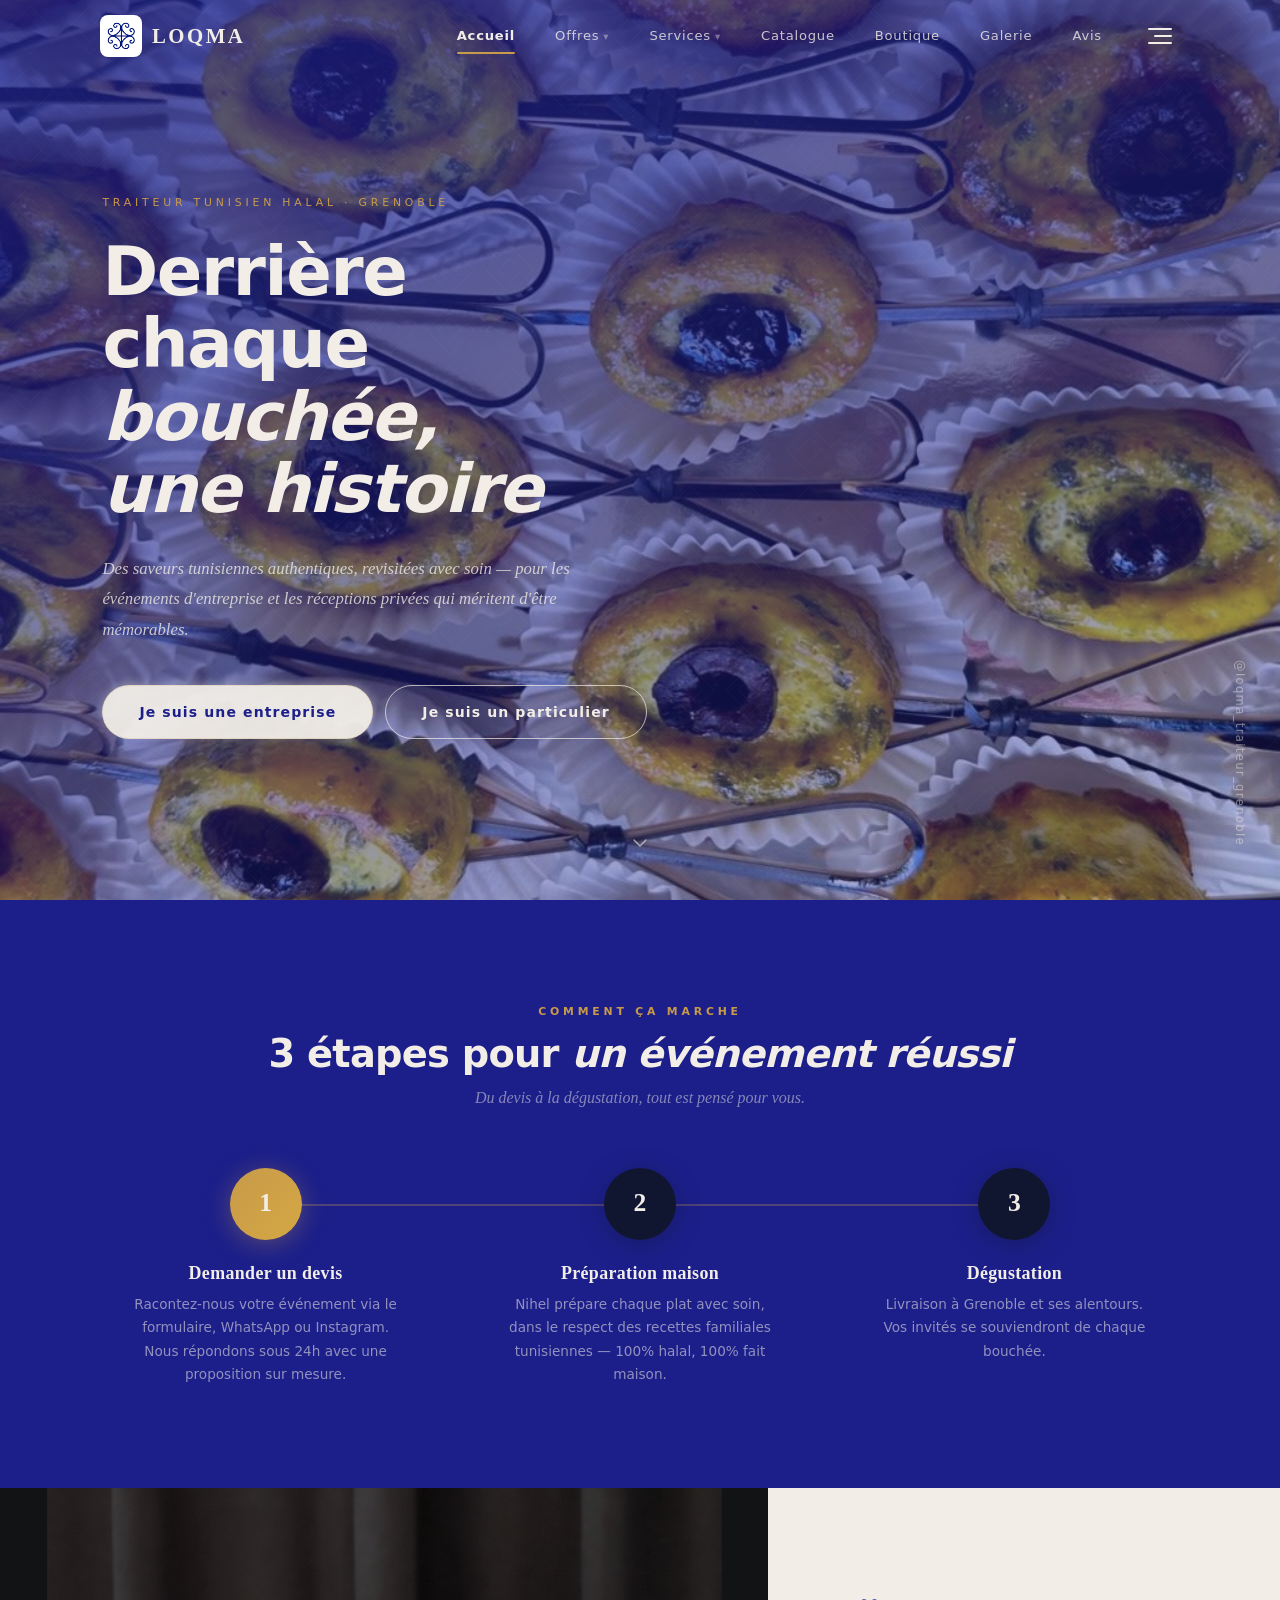
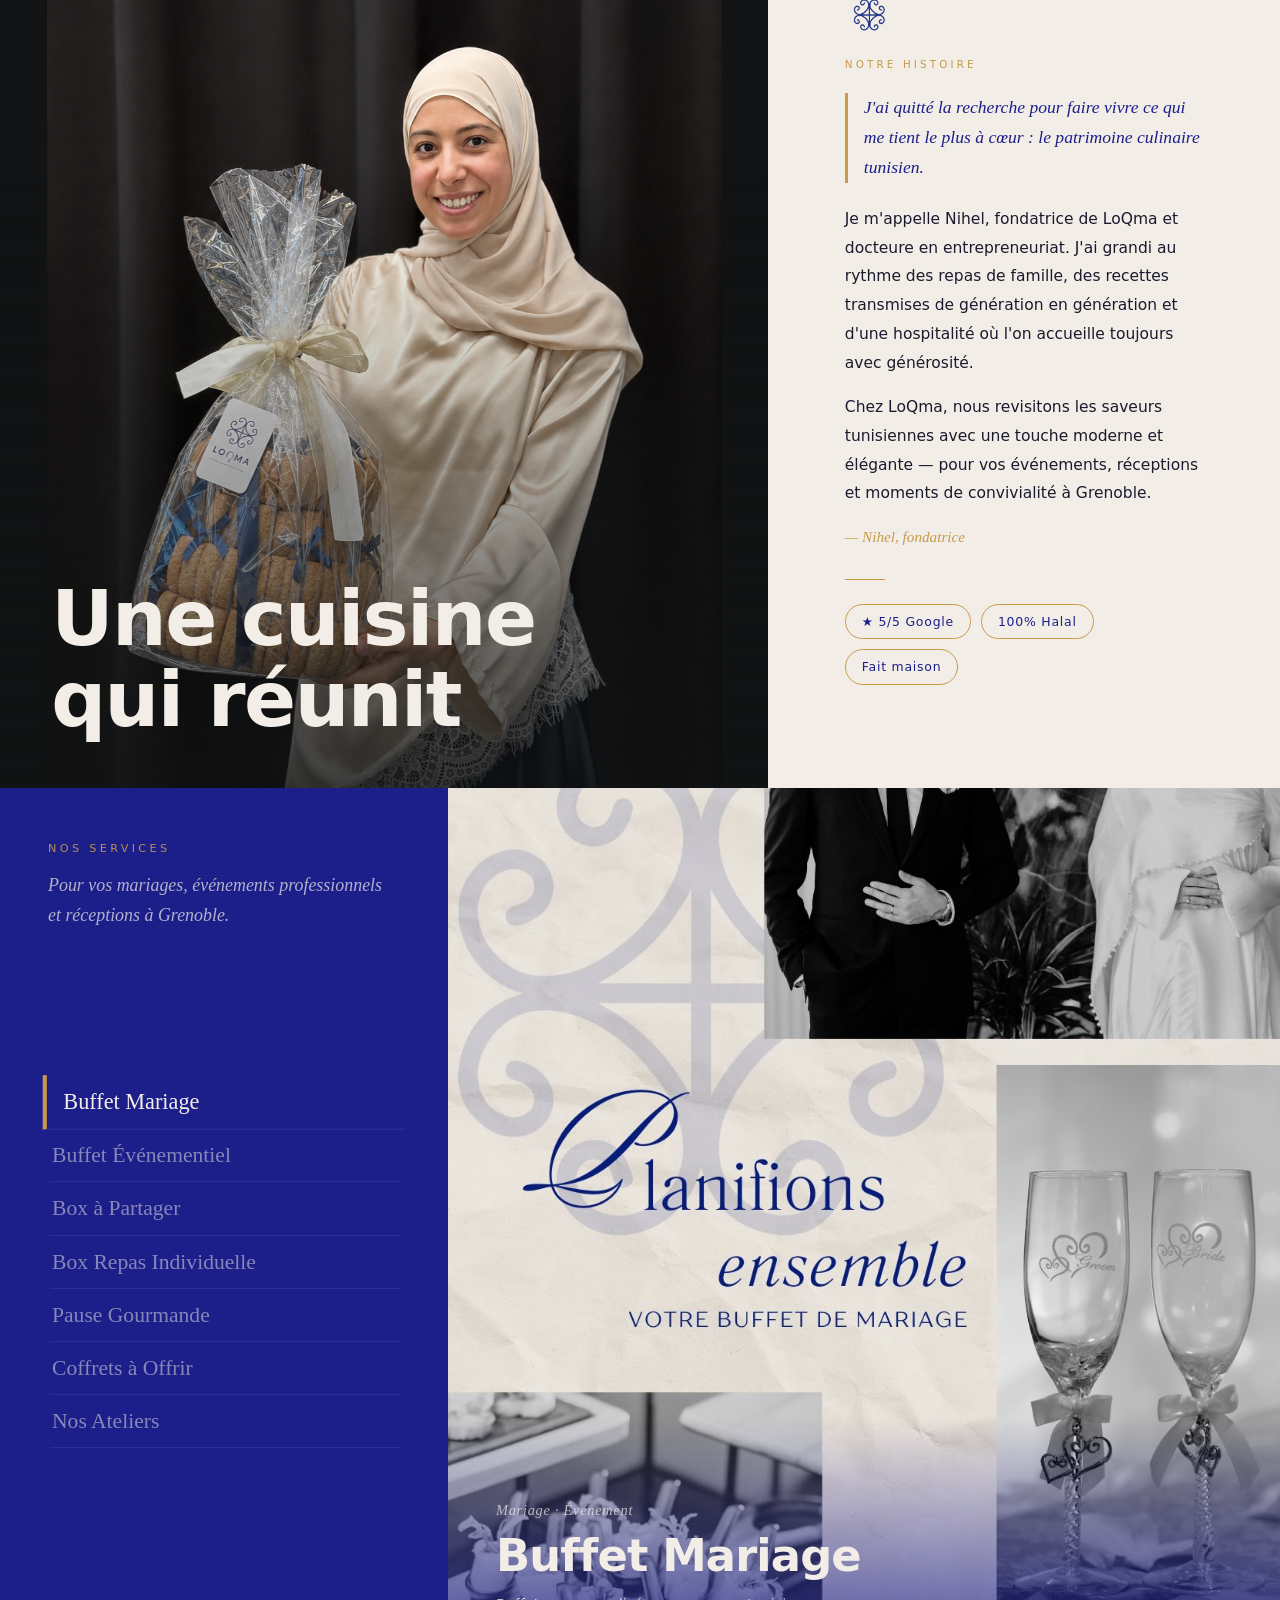
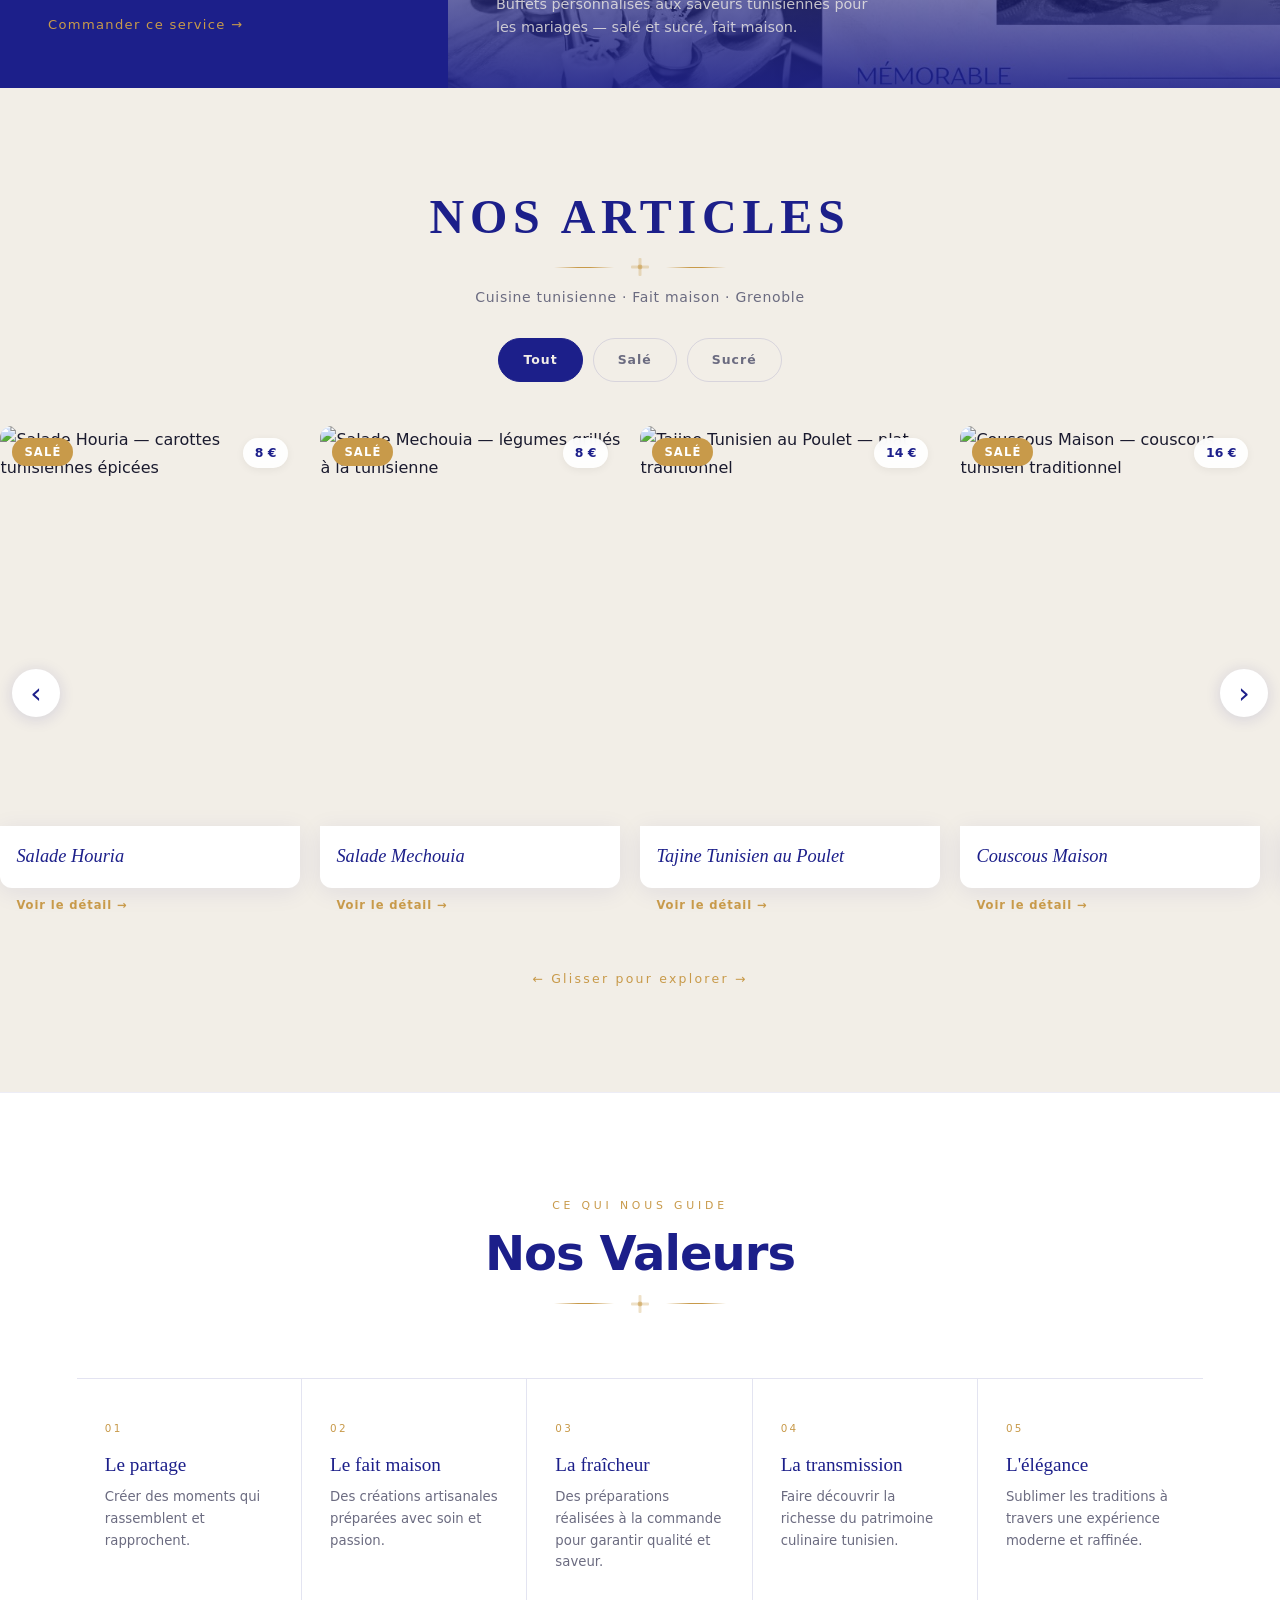
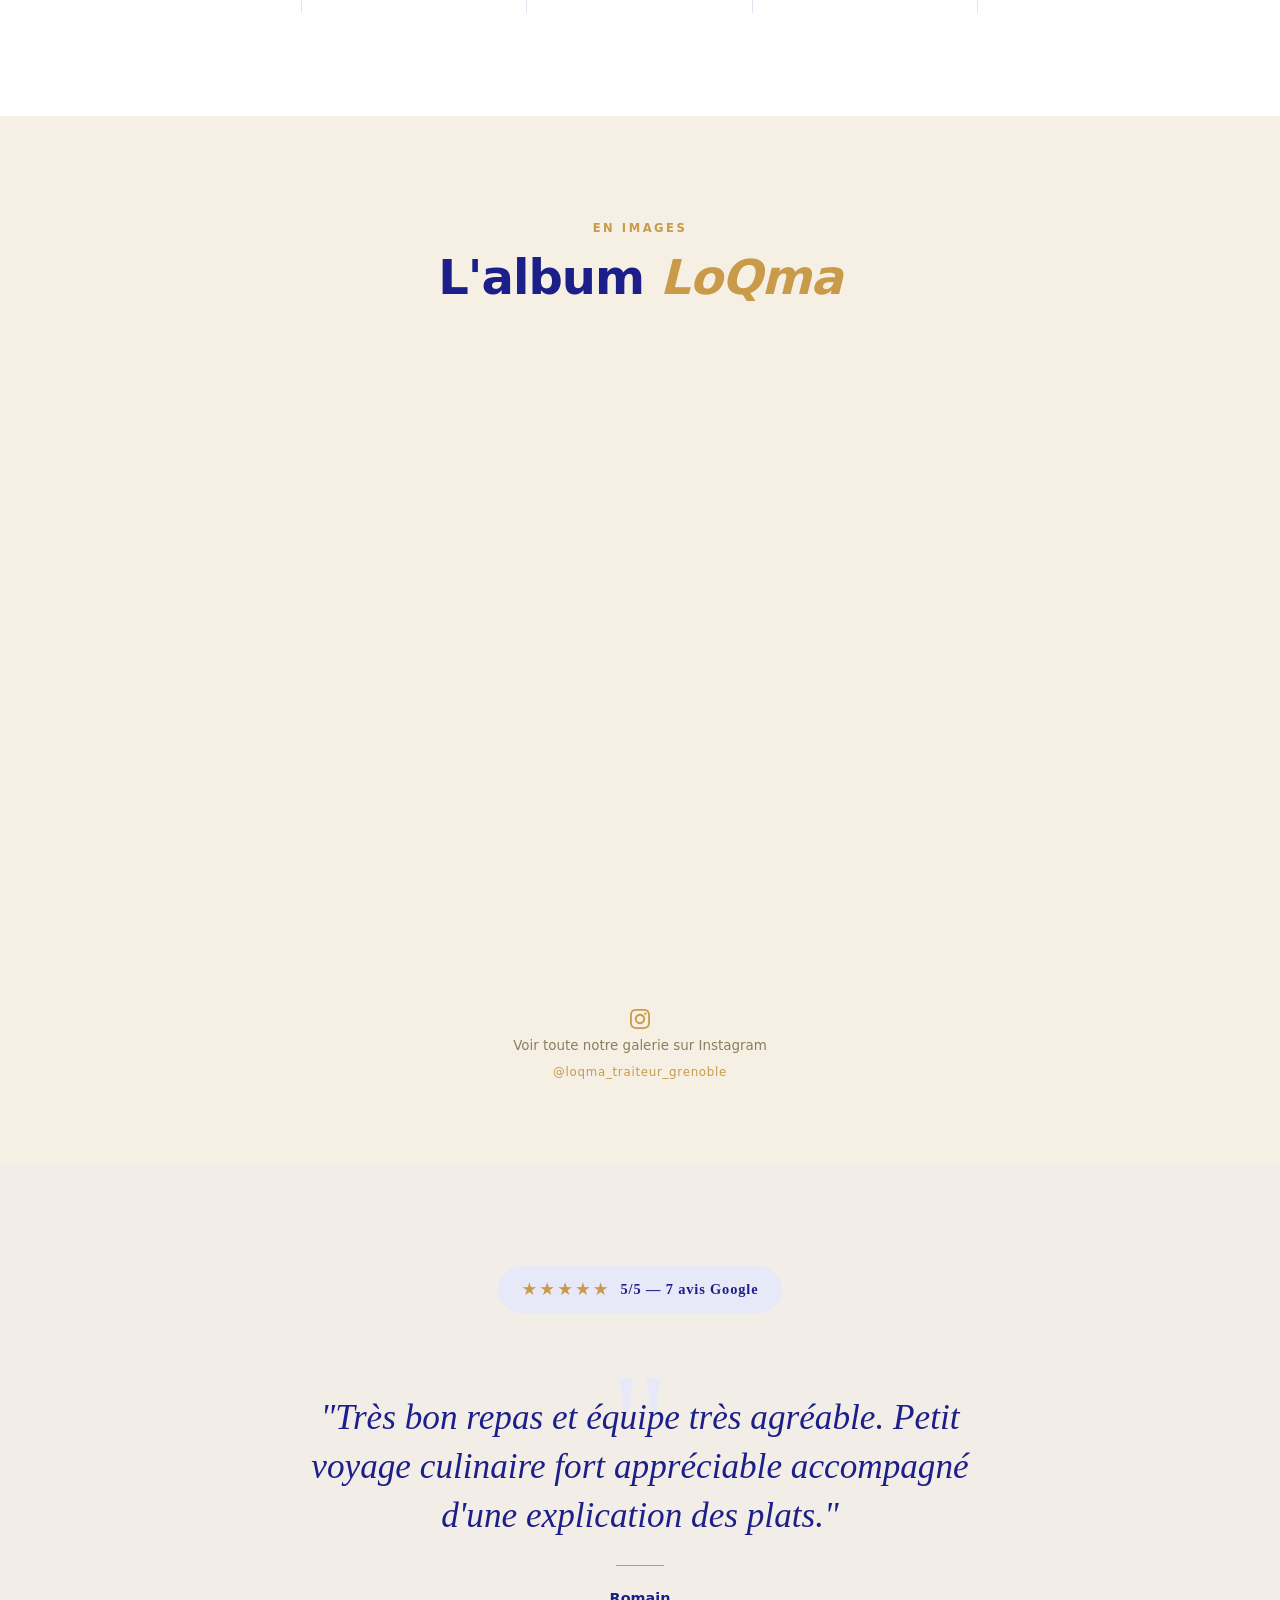
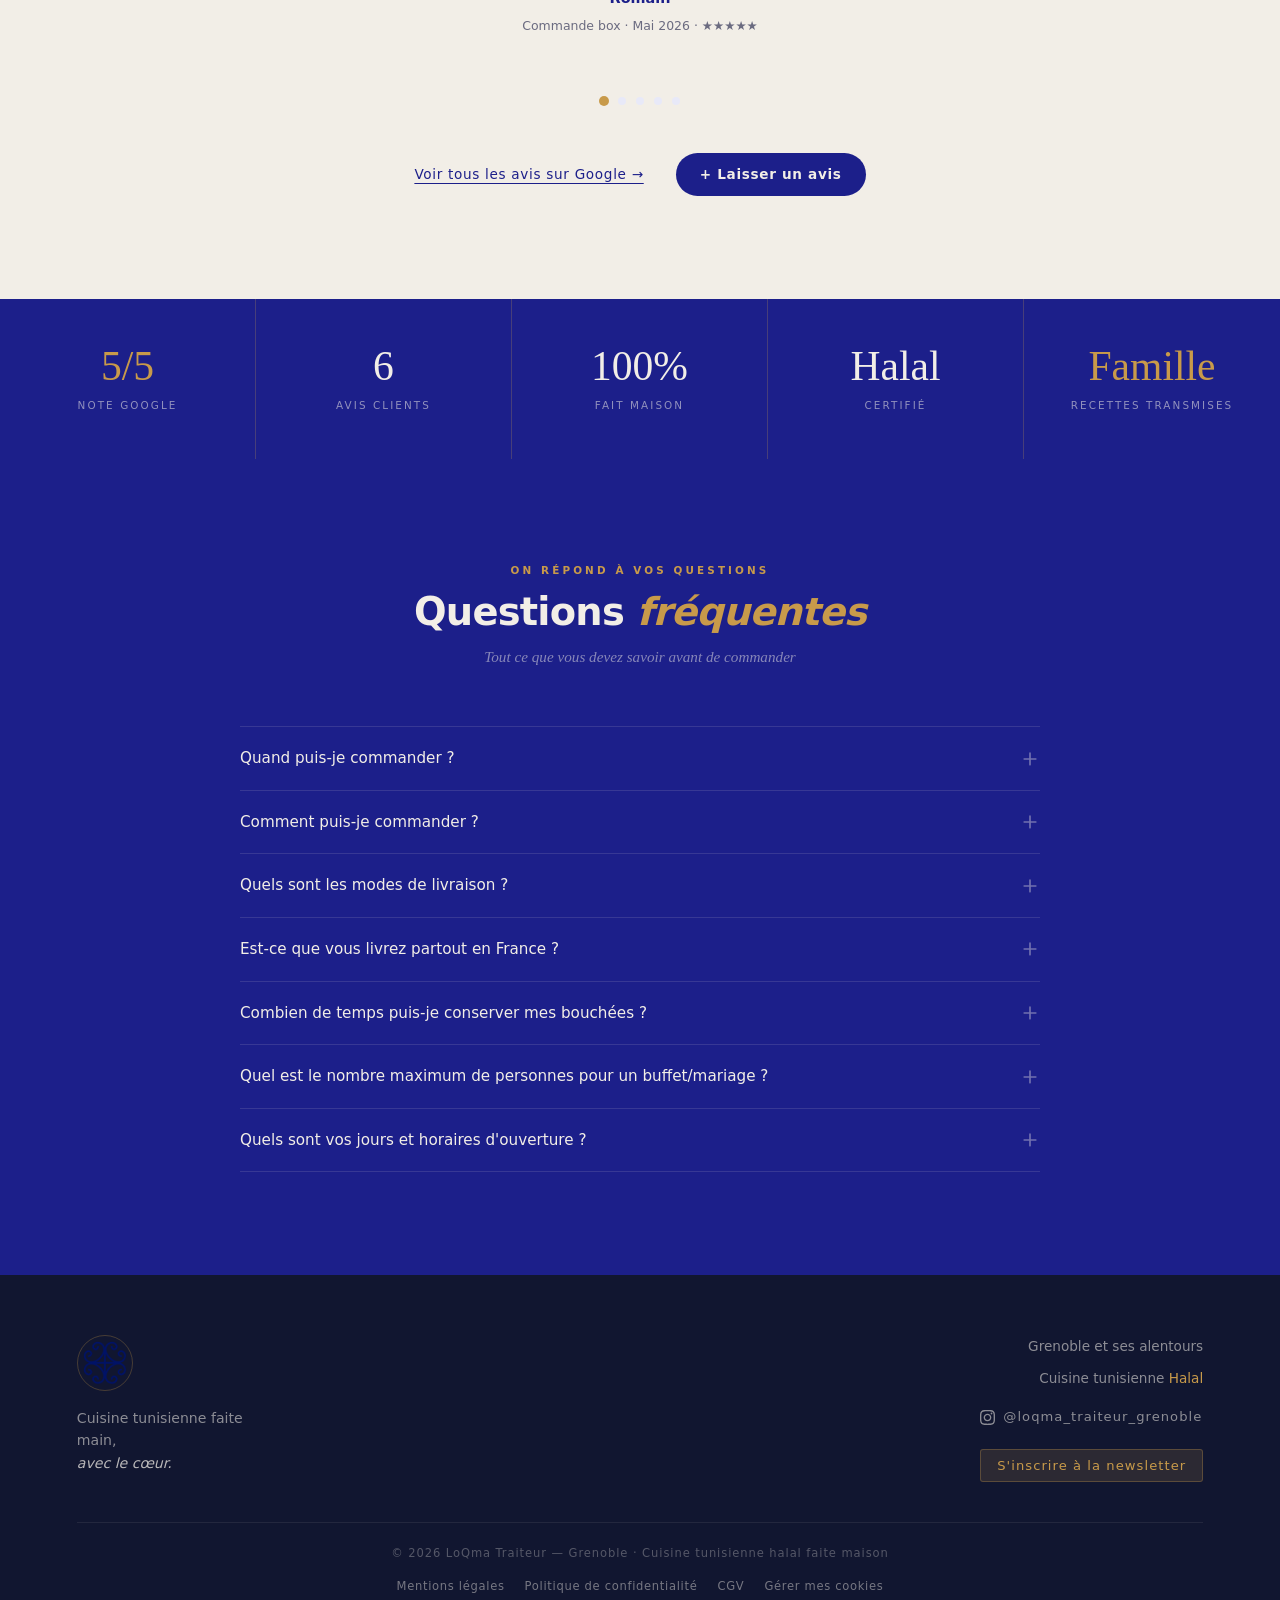
==== commit 49a41ffd: "feat: redesigned FAQ section — removed contact form, 7 new Q&A - Removed contact form card (contact_" ====
--- a/index.html
+++ b/index.html
@@ -818,183 +818,104 @@
     </section>
 
     <!-- ════════════════════════════════════════════════════
-         CH-08 — COMMANDER (CONTACT)
-         ════════════════════════════════════════════════════ -->
-    <section id="commander" class="contact" aria-label="Commander — Contact">
-      <div class="contact__inner">
-
-        <!-- FAQ Accordion -->
-        <div class="contact__faq">
-          <h2 class="contact__faq-title">Questions fréquentes</h2>
-
+         CH-08 — FAQ
+         ════════════════════════════════════════════════════ -->
+    <section id="commander" class="faq" aria-label="Questions fréquentes">
+      <div class="faq__inner">
+        <div class="faq__header">
+          <p class="faq__eyebrow">On répond à vos questions</p>
+          <h2 class="faq__title">Questions <em>fréquentes</em></h2>
+          <p class="faq__subtitle">Tout ce que vous devez savoir avant de commander</p>
+        </div>
+
+        <div class="faq__list">
           <details class="faq-item">
             <summary class="faq-item__summary">
-              Comment passer une commande ?
-              <svg class="faq-item__arrow" viewBox="0 0 24 24" fill="none" aria-hidden="true">
-                <path d="M6 9l6 6 6-6" stroke="currentColor" stroke-width="2" stroke-linecap="round" stroke-linejoin="round"/>
+              <span>Quand puis-je commander ?</span>
+              <svg class="faq-item__icon" viewBox="0 0 24 24" fill="none" aria-hidden="true">
+                <path d="M12 5v14M5 12h14" stroke="currentColor" stroke-width="2" stroke-linecap="round"/>
               </svg>
             </summary>
-            <p class="faq-item__answer">Via le formulaire ci-contre, WhatsApp ou Instagram DM — nous répondons sous 24h.</p>
+            <div class="faq-item__answer">
+              <p>Vous pouvez commander jusqu'à <strong>2 jours</strong> avant la date de votre événement et au plus tard <strong>la veille avant midi</strong> si nous ne sommes pas complets.</p>
+            </div>
           </details>
 
           <details class="faq-item">
             <summary class="faq-item__summary">
-              Quelle est la zone de livraison ?
-              <svg class="faq-item__arrow" viewBox="0 0 24 24" fill="none" aria-hidden="true">
-                <path d="M6 9l6 6 6-6" stroke="currentColor" stroke-width="2" stroke-linecap="round" stroke-linejoin="round"/>
+              <span>Comment puis-je commander ?</span>
+              <svg class="faq-item__icon" viewBox="0 0 24 24" fill="none" aria-hidden="true">
+                <path d="M12 5v14M5 12h14" stroke="currentColor" stroke-width="2" stroke-linecap="round"/>
               </svg>
             </summary>
-            <p class="faq-item__answer">Grenoble et ses alentours. N'hésitez pas à nous contacter pour vérifier votre zone.</p>
+            <div class="faq-item__answer">
+              <p>Les commandes se font à travers notre site internet principalement. Que vous soyez un particulier ou un professionnel, vous pouvez <a href="offre-entreprise.html">demander un devis</a> — nous vous contacterons dans les 24h pour répondre à votre demande et suivre votre commande.</p>
+              <p class="faq-item__contact">Vous pouvez aussi nous contacter directement par mail : <a href="mailto:LoQma_38@outlook.fr">LoQma_38@outlook.fr</a></p>
+            </div>
           </details>
 
           <details class="faq-item">
             <summary class="faq-item__summary">
-              Y a-t-il un minimum de commande pour les événements ?
-              <svg class="faq-item__arrow" viewBox="0 0 24 24" fill="none" aria-hidden="true">
-                <path d="M6 9l6 6 6-6" stroke="currentColor" stroke-width="2" stroke-linecap="round" stroke-linejoin="round"/>
+              <span>Quels sont les modes de livraison ?</span>
+              <svg class="faq-item__icon" viewBox="0 0 24 24" fill="none" aria-hidden="true">
+                <path d="M12 5v14M5 12h14" stroke="currentColor" stroke-width="2" stroke-linecap="round"/>
               </svg>
             </summary>
-            <p class="faq-item__answer">Contactez-nous pour un devis personnalisé adapté à votre projet et votre budget.</p>
+            <div class="faq-item__answer">
+              <p>Nous pouvons vous livrer par nos propres moyens dans des <strong>box isothermes</strong>. Aussi, vous pouvez venir récupérer vous-même votre commande dans notre labo à :</p>
+              <p class="faq-item__address">Cowool — 1 avenue d'Innsbruck, 38100 Grenoble</p>
+            </div>
           </details>
 
           <details class="faq-item">
             <summary class="faq-item__summary">
-              LoQma est-il certifié halal ?
-              <svg class="faq-item__arrow" viewBox="0 0 24 24" fill="none" aria-hidden="true">
-                <path d="M6 9l6 6 6-6" stroke="currentColor" stroke-width="2" stroke-linecap="round" stroke-linejoin="round"/>
+              <span>Est-ce que vous livrez partout en France ?</span>
+              <svg class="faq-item__icon" viewBox="0 0 24 24" fill="none" aria-hidden="true">
+                <path d="M12 5v14M5 12h14" stroke="currentColor" stroke-width="2" stroke-linecap="round"/>
               </svg>
             </summary>
-            <p class="faq-item__answer">Oui — toute notre cuisine est 100% halal, préparée dans le respect des règles alimentaires islamiques.</p>
+            <div class="faq-item__answer">
+              <p>Nous livrons actuellement sur <strong>Grenoble et ses alentours</strong>. Si votre ville est à 1h ou 1h30 de Grenoble, la livraison est possible.</p>
+            </div>
           </details>
-        </div>
-
-        <!-- Contact Form -->
-        <div class="contact__form-card">
-          <h2 class="contact__form-title">Confiez-nous votre événement</h2>
-          <p class="contact__form-intro">Nihel et son équipe préparent chaque commande avec soin,<br>dans le respect des recettes familiales tunisiennes.</p>
-
-          <!-- TODO: replace YOUR_FORM_ID with your real Formspree form ID -->
-          <!-- Get one free at https://formspree.io → New Form -->
-          <form class="contact__form" id="contact-form"
-                action="https://formspree.io/f/YOUR_FORM_ID"
-                method="POST" novalidate>
-
-            <div class="form-group">
-              <input type="text" id="nom" name="nom"
-                     class="form-input" placeholder=" "
-                     required autocomplete="name"
-                     aria-required="true">
-              <label for="nom" class="form-label">Nom *</label>
-              <p class="form-error" role="alert">Veuillez entrer votre nom.</p>
-            </div>
-
-            <div class="form-group">
-              <input type="email" id="email" name="email"
-                     class="form-input" placeholder=" "
-                     required autocomplete="email"
-                     aria-required="true">
-              <label for="email" class="form-label">Email *</label>
-              <p class="form-error" role="alert">Veuillez entrer une adresse e-mail valide.</p>
-            </div>
-
-            <div class="form-group">
-              <input type="tel" id="telephone" name="telephone"
-                     class="form-input" placeholder=" "
-                     autocomplete="tel"
-                     pattern="[+\d\s\-\(\)]{6,20}">
-              <label for="telephone" class="form-label">Téléphone (optionnel)</label>
-              <p class="form-error" role="alert">Numéro de téléphone invalide.</p>
-            </div>
-
-            <div class="form-group">
-              <select id="evenement" name="evenement"
-                      class="form-input form-select"
-                      required aria-required="true">
-                <option value="" disabled selected></option>
-                <option value="buffet-mariage">Buffet Mariage</option>
-                <option value="buffet-evenementiel">Buffet Événementiel</option>
-                <option value="box-degustation">Box Dégustation</option>
-                <option value="box-repas">Box Repas Individuelle</option>
-                <option value="box-partager">Box à Partager</option>
-                <option value="pause-gourmande">Pause Gourmande Entreprise</option>
-                <option value="autre">Autre</option>
-              </select>
-              <label for="evenement" class="form-label">Type d'événement *</label>
-              <p class="form-error" role="alert">Veuillez choisir un type d'événement.</p>
-            </div>
-
-            <div class="form-group">
-              <input type="date" id="date-evenement" name="date"
-                     class="form-input" placeholder=" ">
-              <label for="date-evenement" class="form-label">Date souhaitée</label>
-            </div>
-
-            <div class="form-group">
-              <textarea id="message" name="message"
-                        class="form-input form-textarea"
-                        placeholder=" "
-                        rows="4" required aria-required="true"></textarea>
-              <label for="message" class="form-label">Message *</label>
-              <p class="form-error" role="alert">Veuillez entrer un message.</p>
-            </div>
-
-            <div class="form-group form-group--checkbox">
-              <label class="form-checkbox-label">
-                <input type="checkbox" id="rgpd-consent" name="rgpd" required aria-required="true">
-                <span>
-                  J'accepte que mes données soient utilisées pour traiter ma demande,
-                  conformément à la
-                  <a href="politique-confidentialite.html" target="_blank" rel="noopener noreferrer">
-                    Politique de Confidentialité
-                  </a>. *
-                </span>
-              </label>
-              <p class="form-error" role="alert">Vous devez accepter la politique de confidentialité.</p>
-            </div>
-
-            <button type="submit" class="btn btn--navy btn--full">
-              Envoyer ma demande
-            </button>
-
-            <p class="form-success-msg" id="form-success" role="status">
-              ✓ Merci ! Votre message a été envoyé. Nous vous répondrons sous 24h.
-            </p>
-          </form>
-
-          <div class="contact__divider" aria-hidden="true"><span>ou</span></div>
-
-          <div class="contact__alt-links">
-            <a href="https://wa.me/33600000000?text=Bonjour%20LoQma%2C%20je%20souhaite%20passer%20une%20commande."
-               target="_blank" rel="noopener noreferrer"
-               class="btn btn--whatsapp"
-               aria-label="Contacter LoQma par WhatsApp">
-              <svg viewBox="0 0 24 24" fill="currentColor" aria-hidden="true" width="18" height="18">
-                <path d="M17.472 14.382c-.297-.149-1.758-.867-2.03-.967-.273-.099-.471-.148-.67.15-.197.297-.767.966-.94 1.164-.173.199-.347.223-.644.075-.297-.15-1.255-.463-2.39-1.475-.883-.788-1.48-1.761-1.653-2.059-.173-.297-.018-.458.13-.606.134-.133.298-.347.446-.52.149-.174.198-.298.298-.497.099-.198.05-.371-.025-.52-.075-.149-.669-1.612-.916-2.207-.242-.579-.487-.5-.669-.51-.173-.008-.371-.01-.57-.01-.198 0-.52.074-.792.372-.272.297-1.04 1.016-1.04 2.479 0 1.462 1.065 2.875 1.213 3.074.149.198 2.096 3.2 5.077 4.487.709.306 1.262.489 1.694.625.712.227 1.36.195 1.871.118.571-.085 1.758-.719 2.006-1.413.248-.694.248-1.289.173-1.413-.074-.124-.272-.198-.57-.347m-5.421 7.403h-.004a9.87 9.87 0 01-5.031-1.378l-.361-.214-3.741.982.998-3.648-.235-.374a9.86 9.86 0 01-1.51-5.26c.001-5.45 4.436-9.884 9.888-9.884 2.64 0 5.122 1.03 6.988 2.898a9.825 9.825 0 012.893 6.994c-.003 5.45-4.437 9.884-9.885 9.884m8.413-18.297A11.815 11.815 0 0012.05 0C5.495 0 .16 5.335.157 11.892c0 2.096.547 4.142 1.588 5.945L.057 24l6.305-1.654a11.882 11.882 0 005.683 1.448h.005c6.554 0 11.89-5.335 11.893-11.893a11.821 11.821 0 00-3.48-8.413z"/>
+
+          <details class="faq-item">
+            <summary class="faq-item__summary">
+              <span>Combien de temps puis-je conserver mes bouchées ?</span>
+              <svg class="faq-item__icon" viewBox="0 0 24 24" fill="none" aria-hidden="true">
+                <path d="M12 5v14M5 12h14" stroke="currentColor" stroke-width="2" stroke-linecap="round"/>
               </svg>
-              WhatsApp
-            </a>
-            <a href="https://www.instagram.com/loqma_traiteur_grenoble/"
-               target="_blank" rel="noopener noreferrer"
-               class="btn btn--instagram"
-               aria-label="Envoyer un DM sur Instagram">
-              <svg viewBox="0 0 24 24" fill="currentColor" aria-hidden="true" width="18" height="18">
-                <path d="M12 2.163c3.204 0 3.584.012 4.85.07 3.252.148 4.771 1.691 4.919 4.919.058 1.265.069 1.645.069 4.849 0 3.205-.012 3.584-.069 4.849-.149 3.225-1.664 4.771-4.919 4.919-1.266.058-1.644.07-4.85.07-3.204 0-3.584-.012-4.849-.07-3.26-.149-4.771-1.699-4.919-4.92-.058-1.265-.07-1.644-.07-4.849 0-3.204.013-3.583.07-4.849.149-3.227 1.664-4.771 4.919-4.919 1.266-.057 1.645-.069 4.849-.069zm0-2.163c-3.259 0-3.667.014-4.947.072-4.358.2-6.78 2.618-6.98 6.98-.059 1.281-.073 1.689-.073 4.948 0 3.259.014 3.668.072 4.948.2 4.358 2.618 6.78 6.98 6.98 1.281.058 1.689.072 4.948.072 3.259 0 3.668-.014 4.948-.072 4.354-.2 6.782-2.618 6.979-6.98.059-1.28.073-1.689.073-4.948 0-3.259-.014-3.667-.072-4.947-.196-4.354-2.617-6.78-6.979-6.98-1.281-.059-1.69-.073-4.949-.073zm0 5.838c-3.403 0-6.162 2.759-6.162 6.162s2.759 6.163 6.162 6.163 6.162-2.759 6.162-6.163c0-3.403-2.759-6.162-6.162-6.162zm0 10.162c-2.209 0-4-1.79-4-4 0-2.209 1.791-4 4-4s4 1.791 4 4c0 2.21-1.791 4-4 4zm6.406-11.845c-.796 0-1.441.645-1.441 1.44s.645 1.44 1.441 1.44c.795 0 1.439-.645 1.439-1.44s-.644-1.44-1.439-1.44z"/>
+            </summary>
+            <div class="faq-item__answer">
+              <p>Idéalement, pour garantir une meilleure expérience culinaire, les bouchées sucrées et salées doivent être <strong>consommées dans la journée</strong>. S'il vous en reste, réservez-les au frais et mangez-les au maximum le <strong>deuxième jour</strong>.</p>
+            </div>
+          </details>
+
+          <details class="faq-item">
+            <summary class="faq-item__summary">
+              <span>Quel est le nombre maximum de personnes pour un buffet/mariage ?</span>
+              <svg class="faq-item__icon" viewBox="0 0 24 24" fill="none" aria-hidden="true">
+                <path d="M12 5v14M5 12h14" stroke="currentColor" stroke-width="2" stroke-linecap="round"/>
               </svg>
-              Instagram DM
-            </a>
-          </div>
-        </div>
-      </div>
-
-      <!-- WhatsApp FAB (mobile only) -->
-      <a href="https://wa.me/33600000000?text=Bonjour%20LoQma%2C%20je%20souhaite%20passer%20une%20commande."
-         class="whatsapp-fab"
-         aria-label="Contacter LoQma sur WhatsApp"
-         target="_blank" rel="noopener noreferrer">
-        <svg viewBox="0 0 24 24" fill="currentColor" aria-hidden="true" width="28" height="28">
-          <path d="M17.472 14.382c-.297-.149-1.758-.867-2.03-.967-.273-.099-.471-.148-.67.15-.197.297-.767.966-.94 1.164-.173.199-.347.223-.644.075-.297-.15-1.255-.463-2.39-1.475-.883-.788-1.48-1.761-1.653-2.059-.173-.297-.018-.458.13-.606.134-.133.298-.347.446-.52.149-.174.198-.298.298-.497.099-.198.05-.371-.025-.52-.075-.149-.669-1.612-.916-2.207-.242-.579-.487-.5-.669-.51-.173-.008-.371-.01-.57-.01-.198 0-.52.074-.792.372-.272.297-1.04 1.016-1.04 2.479 0 1.462 1.065 2.875 1.213 3.074.149.198 2.096 3.2 5.077 4.487.709.306 1.262.489 1.694.625.712.227 1.36.195 1.871.118.571-.085 1.758-.719 2.006-1.413.248-.694.248-1.289.173-1.413-.074-.124-.272-.198-.57-.347m-5.421 7.403h-.004a9.87 9.87 0 01-5.031-1.378l-.361-.214-3.741.982.998-3.648-.235-.374a9.86 9.86 0 01-1.51-5.26c.001-5.45 4.436-9.884 9.888-9.884 2.64 0 5.122 1.03 6.988 2.898a9.825 9.825 0 012.893 6.994c-.003 5.45-4.437 9.884-9.885 9.884m8.413-18.297A11.815 11.815 0 0012.05 0C5.495 0 .16 5.335.157 11.892c0 2.096.547 4.142 1.588 5.945L.057 24l6.305-1.654a11.882 11.882 0 005.683 1.448h.005c6.554 0 11.89-5.335 11.893-11.893a11.821 11.821 0 00-3.48-8.413z"/>
-        </svg>
-      </a>
+            </summary>
+            <div class="faq-item__answer">
+              <p>Compte tenu de nos ressources actuelles et de la diversité de nos bouchées, nous pouvons servir jusqu'à <strong>150 personnes</strong>.</p>
+            </div>
+          </details>
+
+          <details class="faq-item">
+            <summary class="faq-item__summary">
+              <span>Quels sont vos jours et horaires d'ouverture ?</span>
+              <svg class="faq-item__icon" viewBox="0 0 24 24" fill="none" aria-hidden="true">
+                <path d="M12 5v14M5 12h14" stroke="currentColor" stroke-width="2" stroke-linecap="round"/>
+              </svg>
+            </summary>
+            <div class="faq-item__answer">
+              <p>Dans la semaine nous travaillons de <strong>8h à 19h</strong>, le samedi de <strong>8h à 15h</strong> et le dimanche de <strong>8h à 13h</strong>.</p>
+            </div>
+          </details>
+        </div>
+      </div>
     </section>
 
     <!-- ════════════════════════════════════════════════════
--- a/css/sections.css
+++ b/css/sections.css
@@ -1997,6 +1997,187 @@
 }
 
 /* ══════════════════════════════════════════════════════════════
+   CH-08b — FAQ REDESIGN (centered, clean)
+   ══════════════════════════════════════════════════════════════ */
+.faq {
+  background: var(--color-navy);
+  padding: var(--section-pad) clamp(24px, 8vw, 120px);
+  text-align: center;
+}
+
+.faq__inner {
+  max-width: 800px;
+  margin: 0 auto;
+}
+
+.faq__header {
+  margin-bottom: 56px;
+}
+
+.faq__eyebrow {
+  font-family: var(--font-sans);
+  font-size: 0.65rem;
+  font-weight: 600;
+  letter-spacing: 0.3em;
+  text-transform: uppercase;
+  color: var(--color-gold);
+  margin-bottom: 12px;
+}
+
+.faq__title {
+  font-family: var(--font-display);
+  font-weight: 700;
+  font-size: clamp(1.6rem, 3.5vw, 2.4rem);
+  color: var(--color-cream);
+  letter-spacing: -0.02em;
+  margin-bottom: 10px;
+}
+
+.faq__title em {
+  font-style: italic;
+  color: var(--color-gold);
+}
+
+.faq__subtitle {
+  font-family: var(--font-serif);
+  font-style: italic;
+  font-size: 0.95rem;
+  color: rgba(242, 238, 231, 0.5);
+}
+
+/* ── FAQ items ──────────────────────────────────────────── */
+.faq__list {
+  text-align: left;
+}
+
+.faq-item {
+  border-bottom: 1px solid rgba(242, 238, 231, 0.08);
+  transition: all var(--transition-mid);
+}
+
+.faq-item:first-of-type {
+  border-top: 1px solid rgba(242, 238, 231, 0.08);
+}
+
+.faq-item[open] {
+  background: rgba(200, 154, 74, 0.04);
+  border-bottom-color: rgba(200, 154, 74, 0.2);
+}
+
+.faq-item__summary {
+  font-family: var(--font-sans);
+  font-weight: 500;
+  font-size: 1rem;
+  color: var(--color-cream);
+  padding: 20px 0;
+  cursor: pointer;
+  display: flex;
+  align-items: center;
+  justify-content: space-between;
+  gap: 16px;
+  list-style: none;
+  user-select: none;
+  transition: color var(--transition-fast);
+}
+
+.faq-item__summary::-webkit-details-marker {
+  display: none;
+}
+
+.faq-item__summary:hover {
+  color: var(--color-gold);
+}
+
+.faq-item[open] .faq-item__summary {
+  color: var(--color-gold);
+  padding-bottom: 12px;
+}
+
+/* Plus → Minus icon */
+.faq-item__icon {
+  width: 20px;
+  height: 20px;
+  flex-shrink: 0;
+  color: rgba(242, 238, 231, 0.4);
+  transition: transform 0.25s ease, color var(--transition-fast);
+}
+
+.faq-item__summary:hover .faq-item__icon {
+  color: var(--color-gold);
+}
+
+.faq-item[open] .faq-item__icon {
+  transform: rotate(45deg);
+  color: var(--color-gold);
+}
+
+/* ── Answer ──────────────────────────────────────────────── */
+.faq-item__answer {
+  padding: 0 0 24px;
+  animation: faq-drop 0.25s ease;
+}
+
+@keyframes faq-drop {
+  from { opacity: 0; transform: translateY(-4px); }
+  to   { opacity: 1; transform: translateY(0); }
+}
+
+.faq-item__answer p {
+  font-family: var(--font-sans);
+  font-size: 0.92rem;
+  color: rgba(242, 238, 231, 0.65);
+  line-height: 1.75;
+  margin-bottom: 0;
+}
+
+.faq-item__answer p + p {
+  margin-top: 12px;
+}
+
+.faq-item__answer strong {
+  color: var(--color-cream);
+  font-weight: 600;
+}
+
+.faq-item__answer a {
+  color: var(--color-gold);
+  text-decoration: underline;
+  text-underline-offset: 3px;
+  transition: opacity var(--transition-fast);
+}
+
+.faq-item__answer a:hover {
+  opacity: 0.8;
+}
+
+.faq-item__address {
+  font-family: var(--font-sans);
+  font-size: 0.85rem;
+  color: var(--color-gold);
+  background: rgba(200, 154, 74, 0.08);
+  display: inline-block;
+  padding: 6px 14px;
+  border-radius: 6px;
+  margin-top: 4px;
+}
+
+.faq-item__contact {
+  font-family: var(--font-sans);
+  font-size: 0.88rem;
+  color: rgba(242, 238, 231, 0.55);
+}
+
+@media (max-width: 480px) {
+  .faq-item__summary {
+    font-size: 0.9rem;
+    padding: 16px 0;
+  }
+  .faq-item__answer p {
+    font-size: 0.85rem;
+  }
+}
+
+/* ══════════════════════════════════════════════════════════════
    CH-08 — COMMANDER (CONTACT)
    ══════════════════════════════════════════════════════════════ */
 .contact {
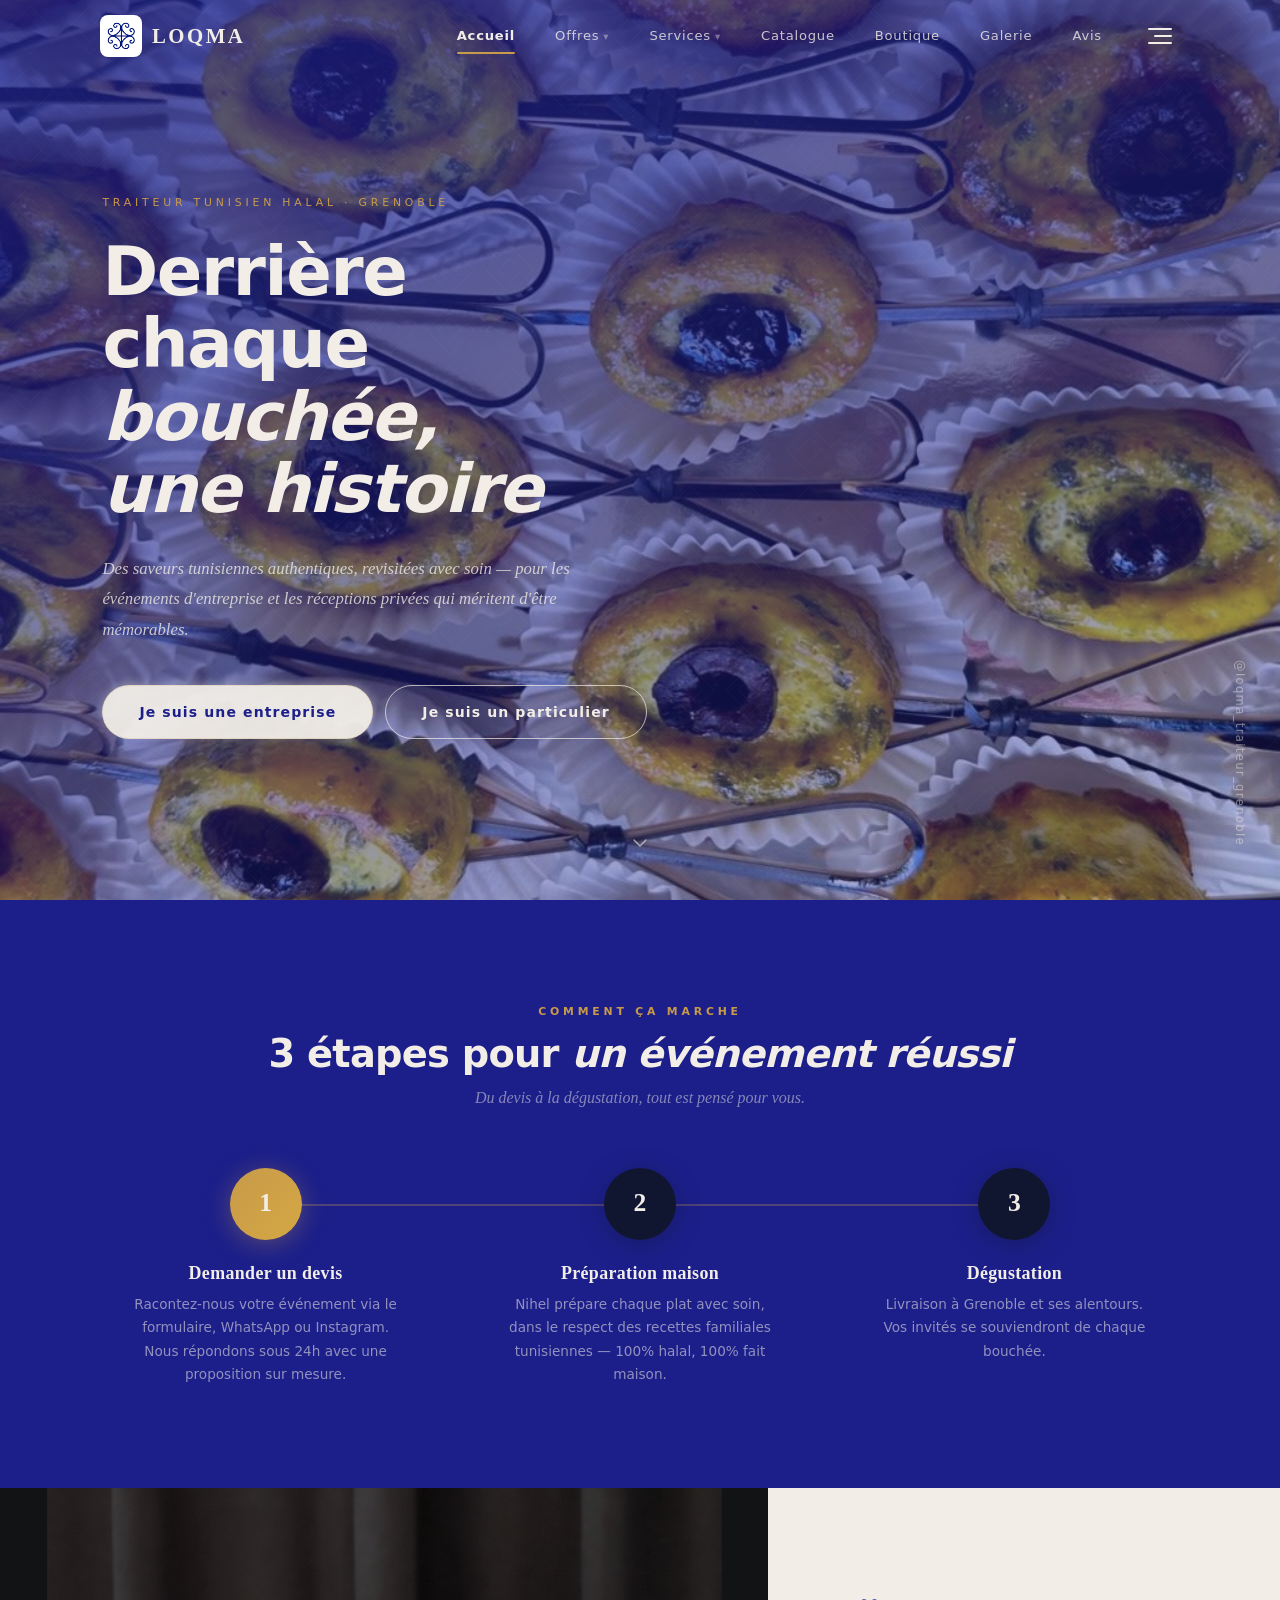
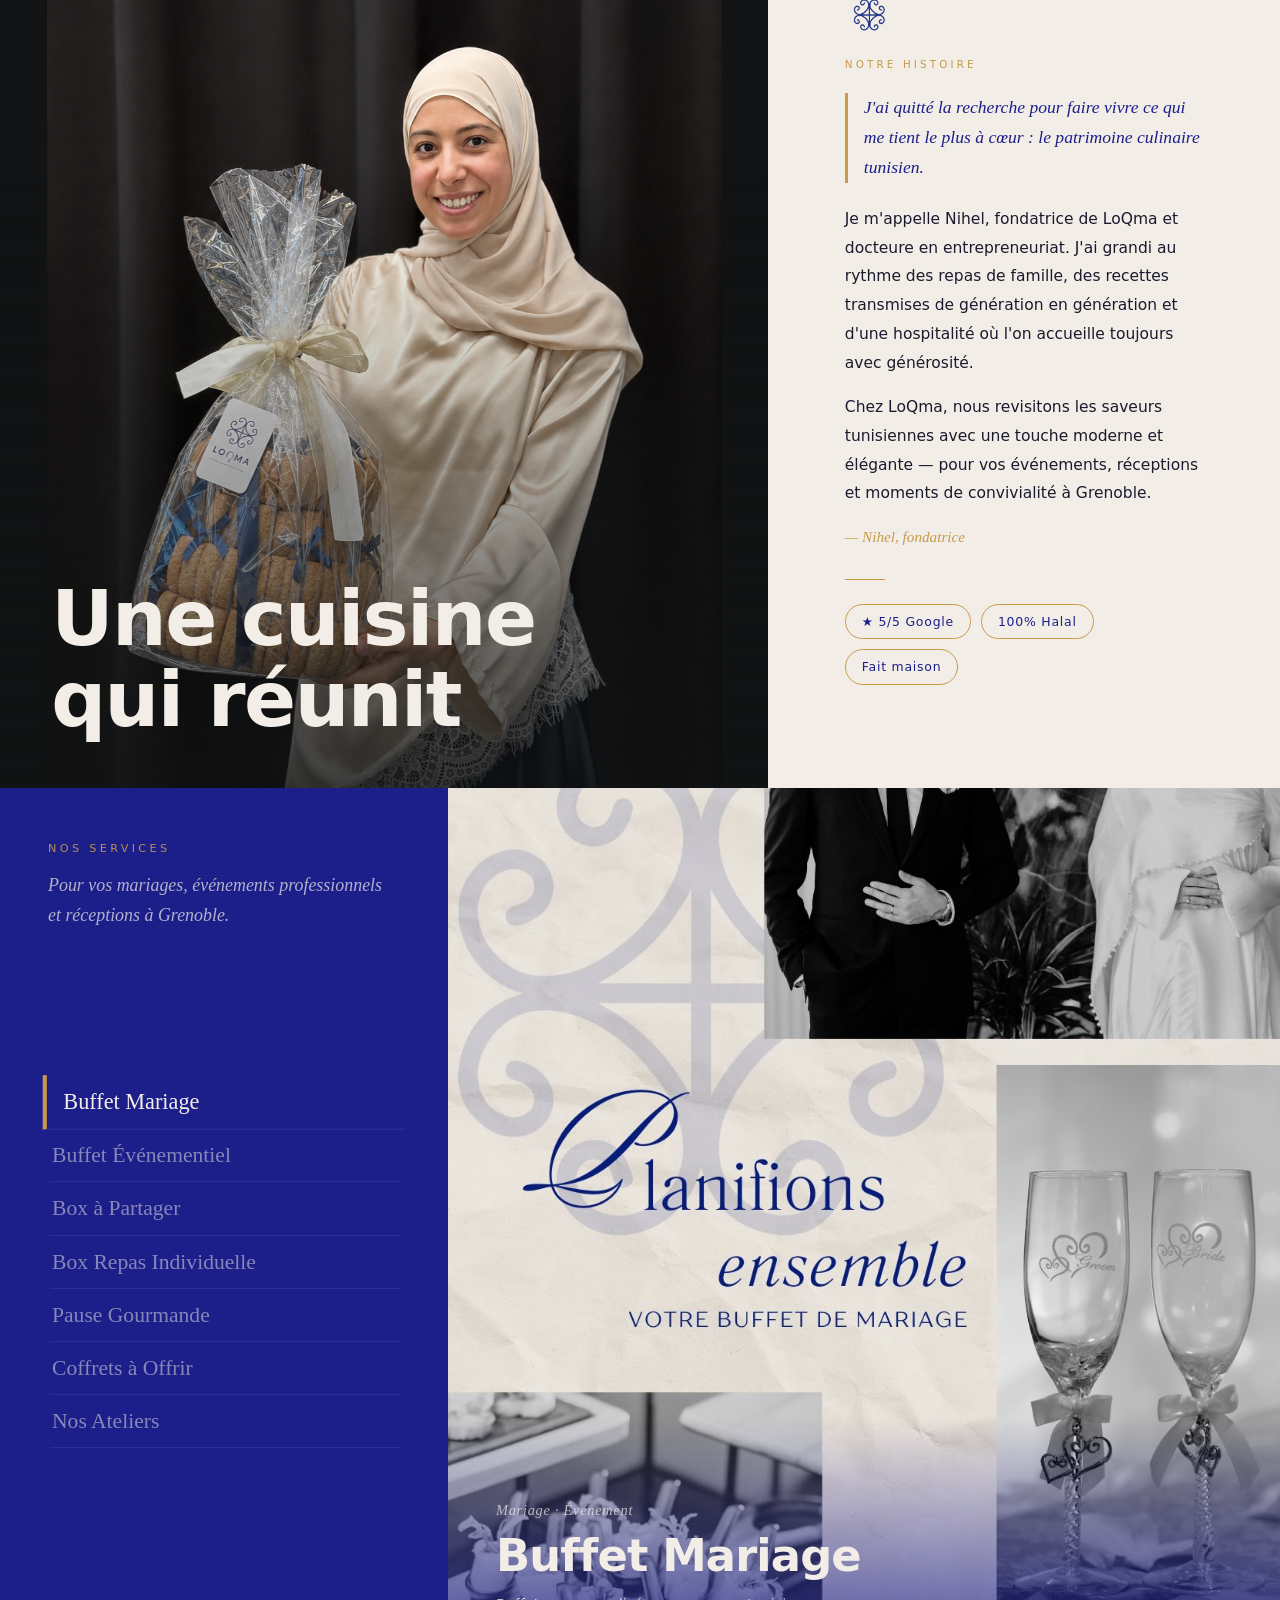
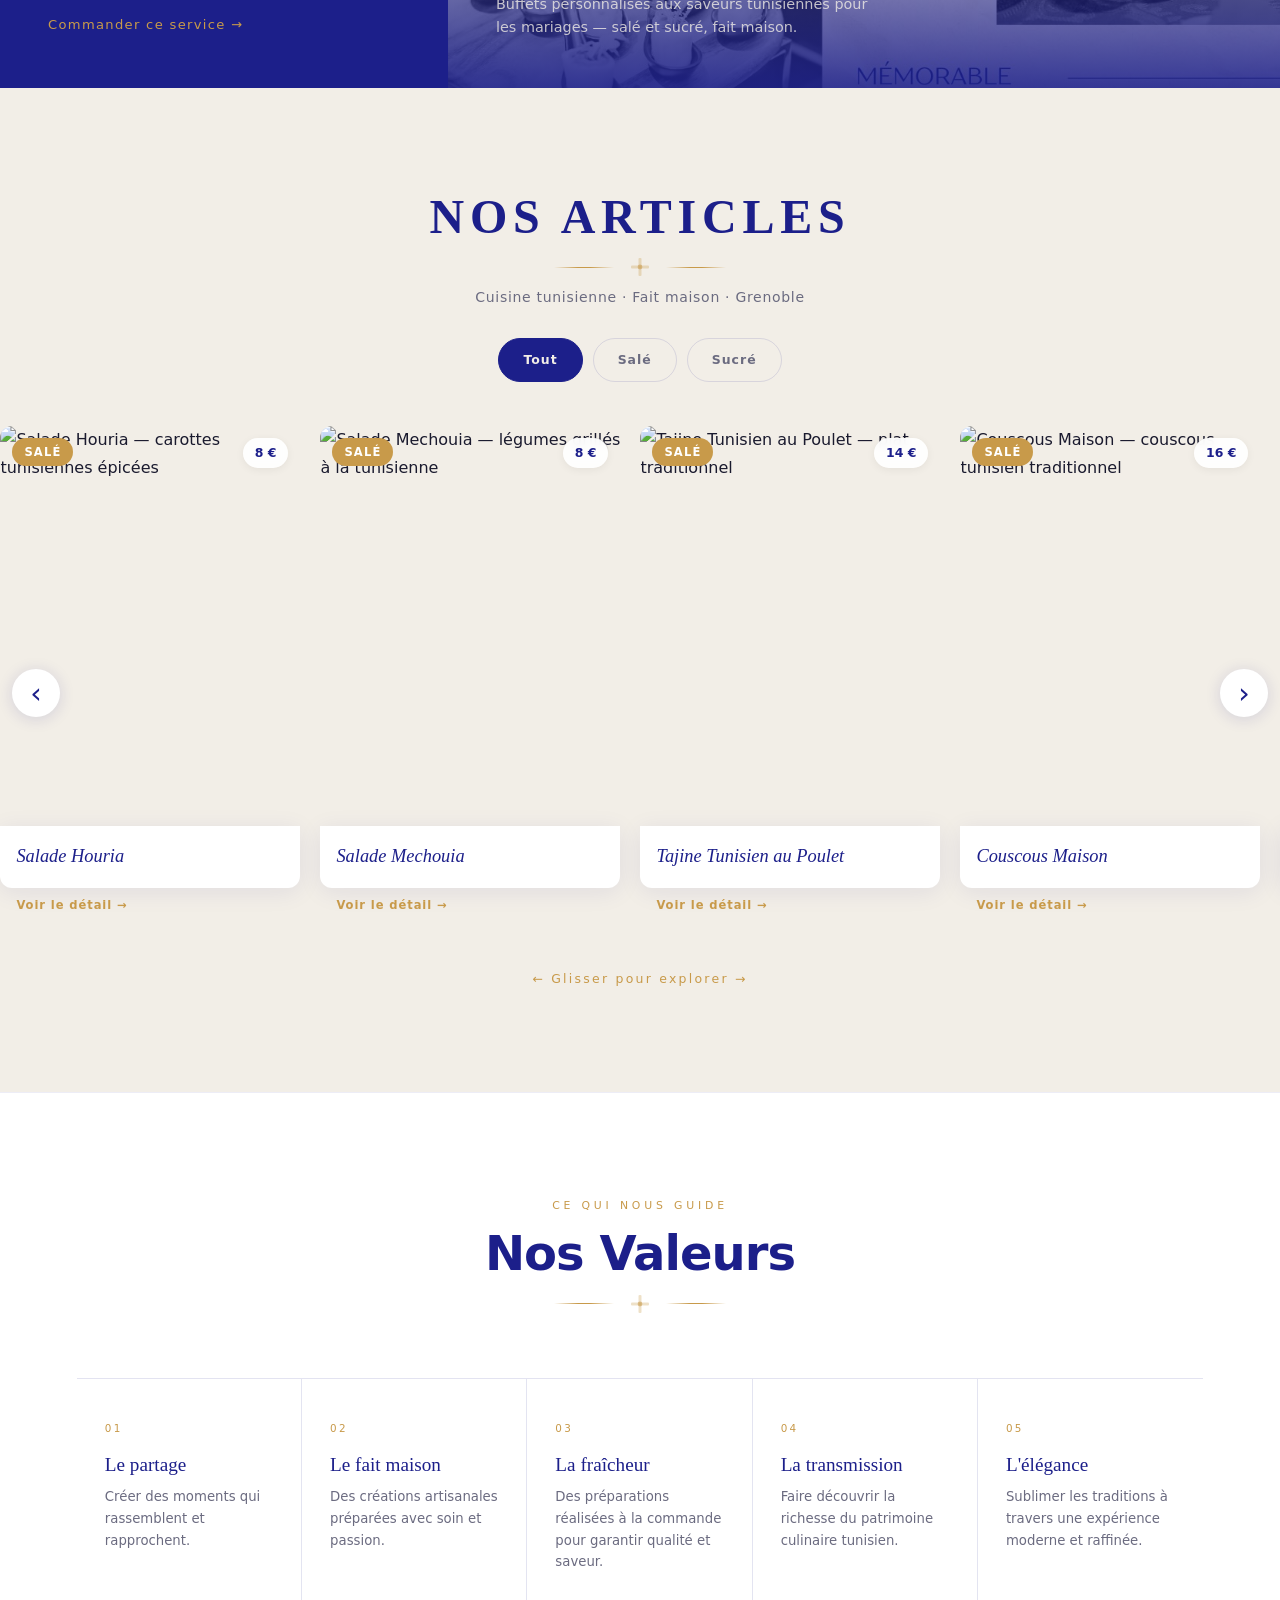
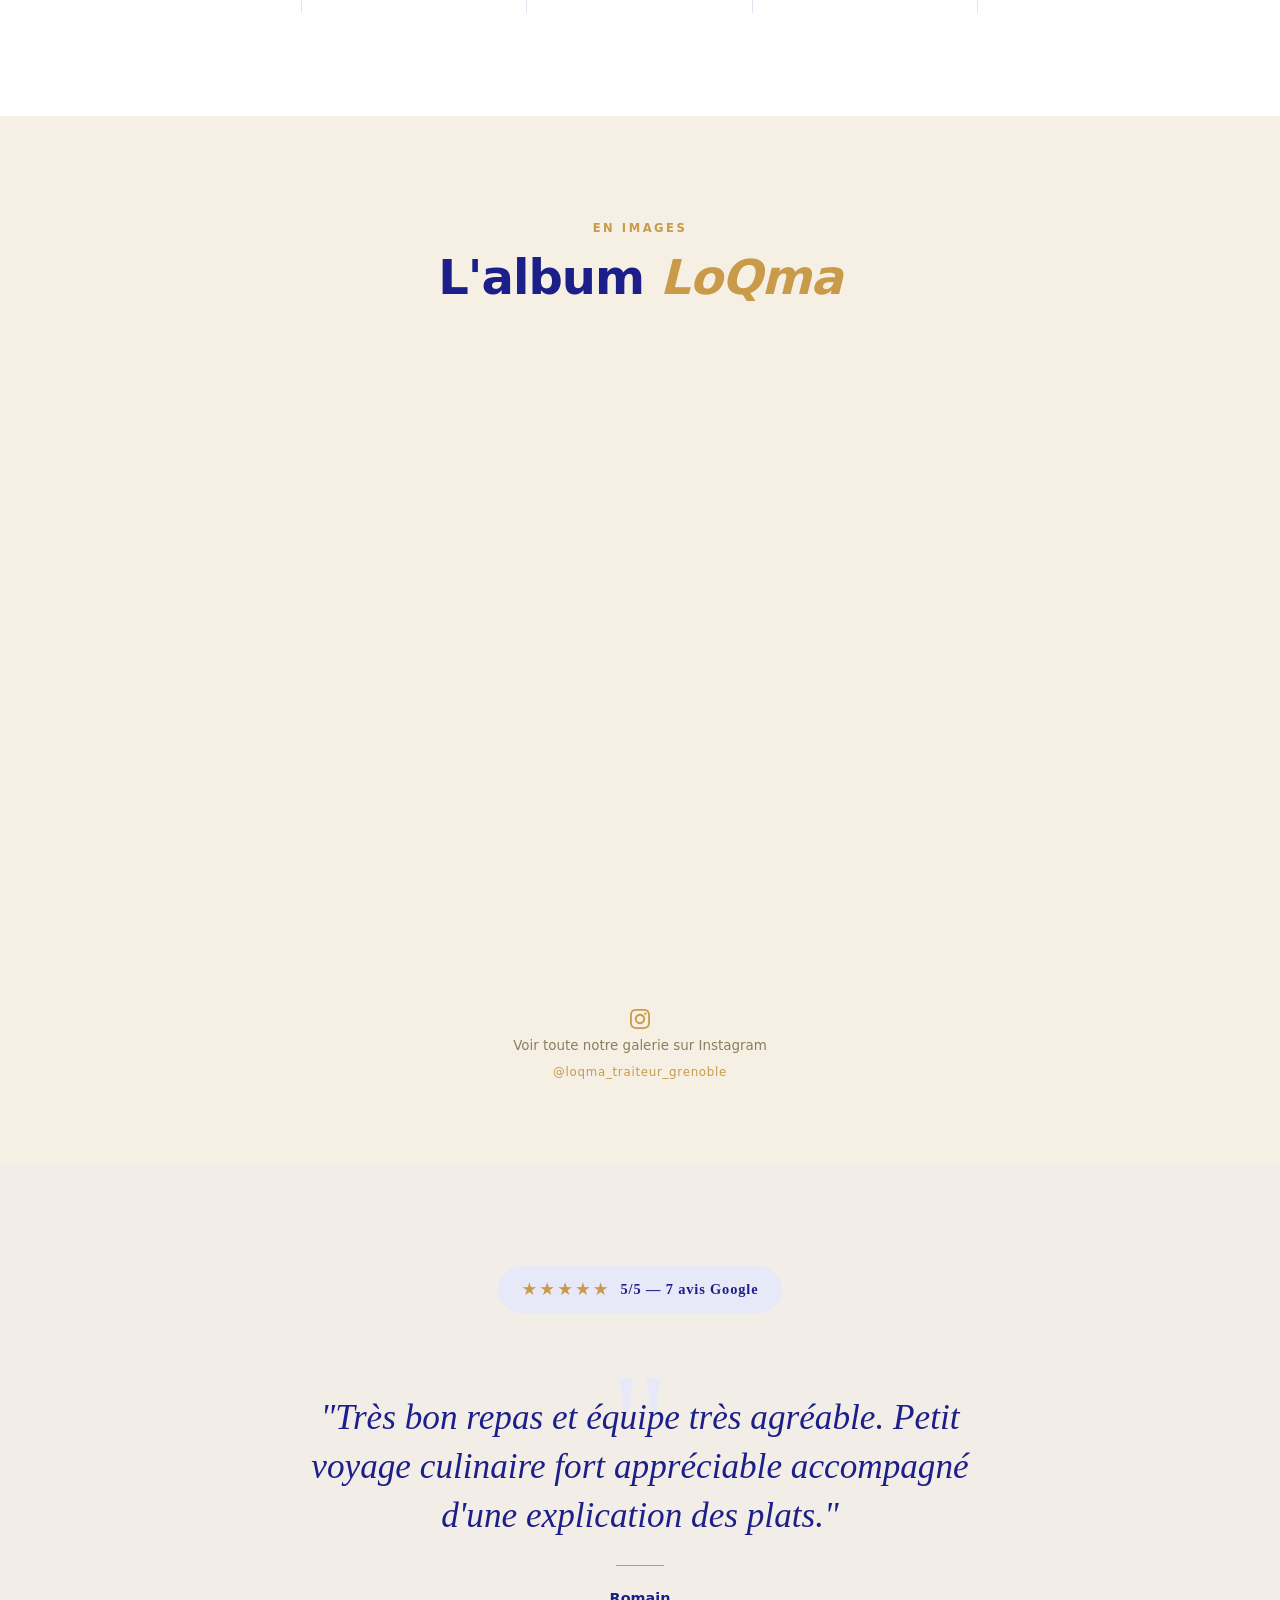
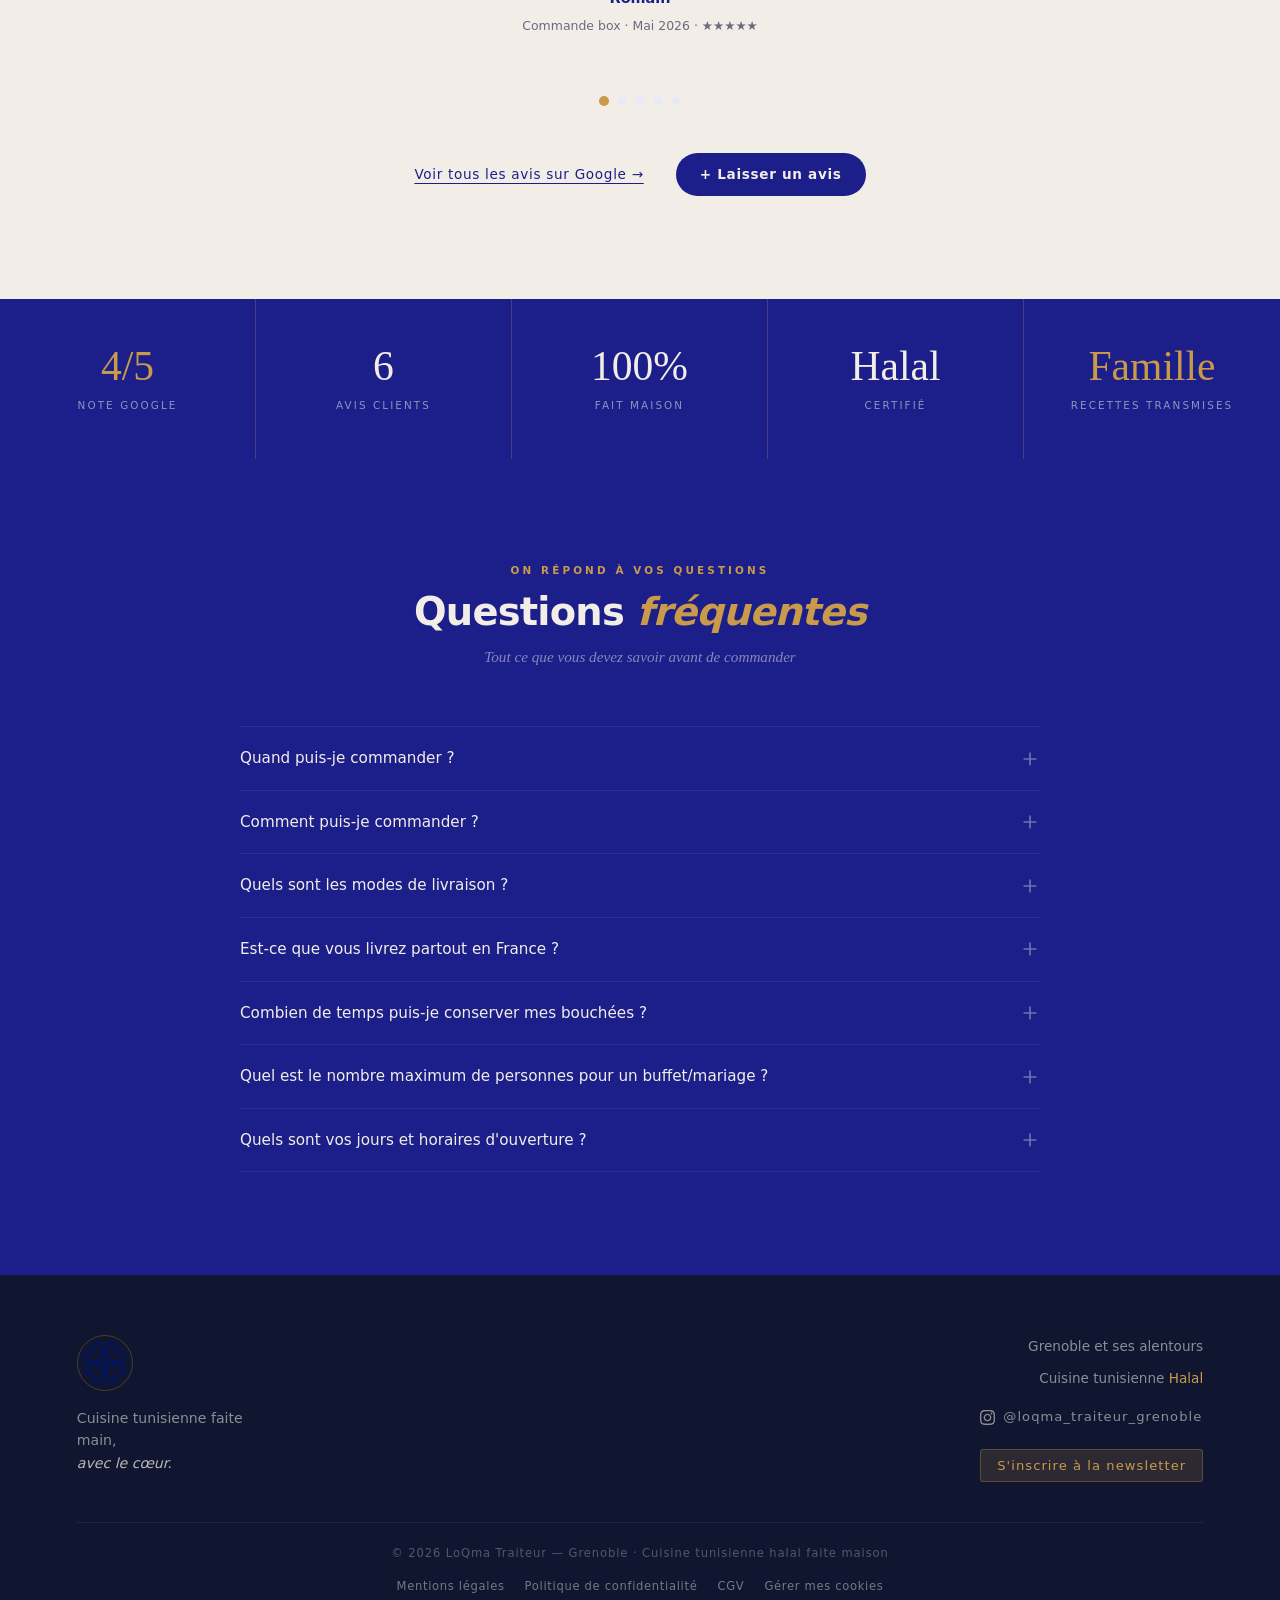
==== commit 856e940b: "feat: navbar dropdowns — no navigation on parent click, service sub-links target specific tabs - Off" ====
--- a/index.html
+++ b/index.html
@@ -67,22 +67,22 @@
           <nav class="navbar__links" aria-label="Navigation">
             <a href="#accueil" class="navbar__link navbar__link--active">Accueil</a>
             <span class="navbar__link-wrap">
-              <a href="offre-entreprise.html" class="navbar__link navbar__link--dropdown">Offres</a>
+              <span class="navbar__link navbar__link--dropdown" tabindex="0" role="button" aria-expanded="false">Offres</span>
               <div class="navbar__dropdown">
                 <a href="offre-entreprise.html">Offre Entreprise</a>
                 <a href="offre-particuliers.html">Offre Particuliers</a>
               </div>
             </span>
             <span class="navbar__link-wrap">
-              <a href="#services" class="navbar__link navbar__link--dropdown">Services</a>
+              <span class="navbar__link navbar__link--dropdown" tabindex="0" role="button" aria-expanded="false">Services</span>
               <div class="navbar__dropdown">
-                <a href="#services">Buffet Mariage</a>
-                <a href="#services">Buffet Événementiel</a>
-                <a href="#services">Box à Partager</a>
-                <a href="#services">Box Repas Individuelle</a>
-                <a href="#services">Pause Gourmande</a>
-                <a href="#services">Coffrets à Offrir</a>
-                <a href="#services">Nos Ateliers</a>
+                <a href="#services" class="navbar__service-link" data-service="0">Buffet Mariage</a>
+                <a href="#services" class="navbar__service-link" data-service="1">Buffet Événementiel</a>
+                <a href="#services" class="navbar__service-link" data-service="2">Box à Partager</a>
+                <a href="#services" class="navbar__service-link" data-service="3">Box Repas Individuelle</a>
+                <a href="#services" class="navbar__service-link" data-service="4">Pause Gourmande</a>
+                <a href="#services" class="navbar__service-link" data-service="5">Coffrets à Offrir</a>
+                <a href="#services" class="navbar__service-link" data-service="6">Nos Ateliers</a>
               </div>
             </span>
             <a href="#catalogue" class="navbar__link">Catalogue</a>
--- a/css/sections.css
+++ b/css/sections.css
@@ -237,9 +237,13 @@
   padding: 8px 18px;
   border-radius: var(--radius-sm);
   text-decoration: none;
+  cursor: pointer;
   transition: all var(--transition-fast);
   position: relative;
   white-space: nowrap;
+  background: none;
+  border: none;
+  font-family: inherit;
 }
 
 .navbar--transparent .navbar__link {
@@ -364,9 +368,9 @@
   display: flex;
   flex-direction: column;
   align-items: center;
-  justify-content: center;
+  justify-content: safe center;
   overflow-y: auto;
-  padding: 80px 20px 90px;
+  padding: 100px 20px 90px;
   opacity: 0;
   pointer-events: none;
   transition: opacity var(--transition-mid);
@@ -2050,16 +2054,16 @@
   text-align: left;
 }
 
-.faq-item {
+.faq .faq-item {
   border-bottom: 1px solid rgba(242, 238, 231, 0.08);
   transition: all var(--transition-mid);
 }
 
-.faq-item:first-of-type {
+.faq .faq-item:first-of-type {
   border-top: 1px solid rgba(242, 238, 231, 0.08);
 }
 
-.faq-item[open] {
+.faq .faq-item[open] {
   background: rgba(200, 154, 74, 0.04);
   border-bottom-color: rgba(200, 154, 74, 0.2);
 }
@@ -2088,7 +2092,7 @@
   color: var(--color-gold);
 }
 
-.faq-item[open] .faq-item__summary {
+.faq .faq-item[open] .faq-item__summary {
   color: var(--color-gold);
   padding-bottom: 12px;
 }
@@ -2106,7 +2110,7 @@
   color: var(--color-gold);
 }
 
-.faq-item[open] .faq-item__icon {
+.faq .faq-item[open] .faq-item__icon {
   transform: rotate(45deg);
   color: var(--color-gold);
 }
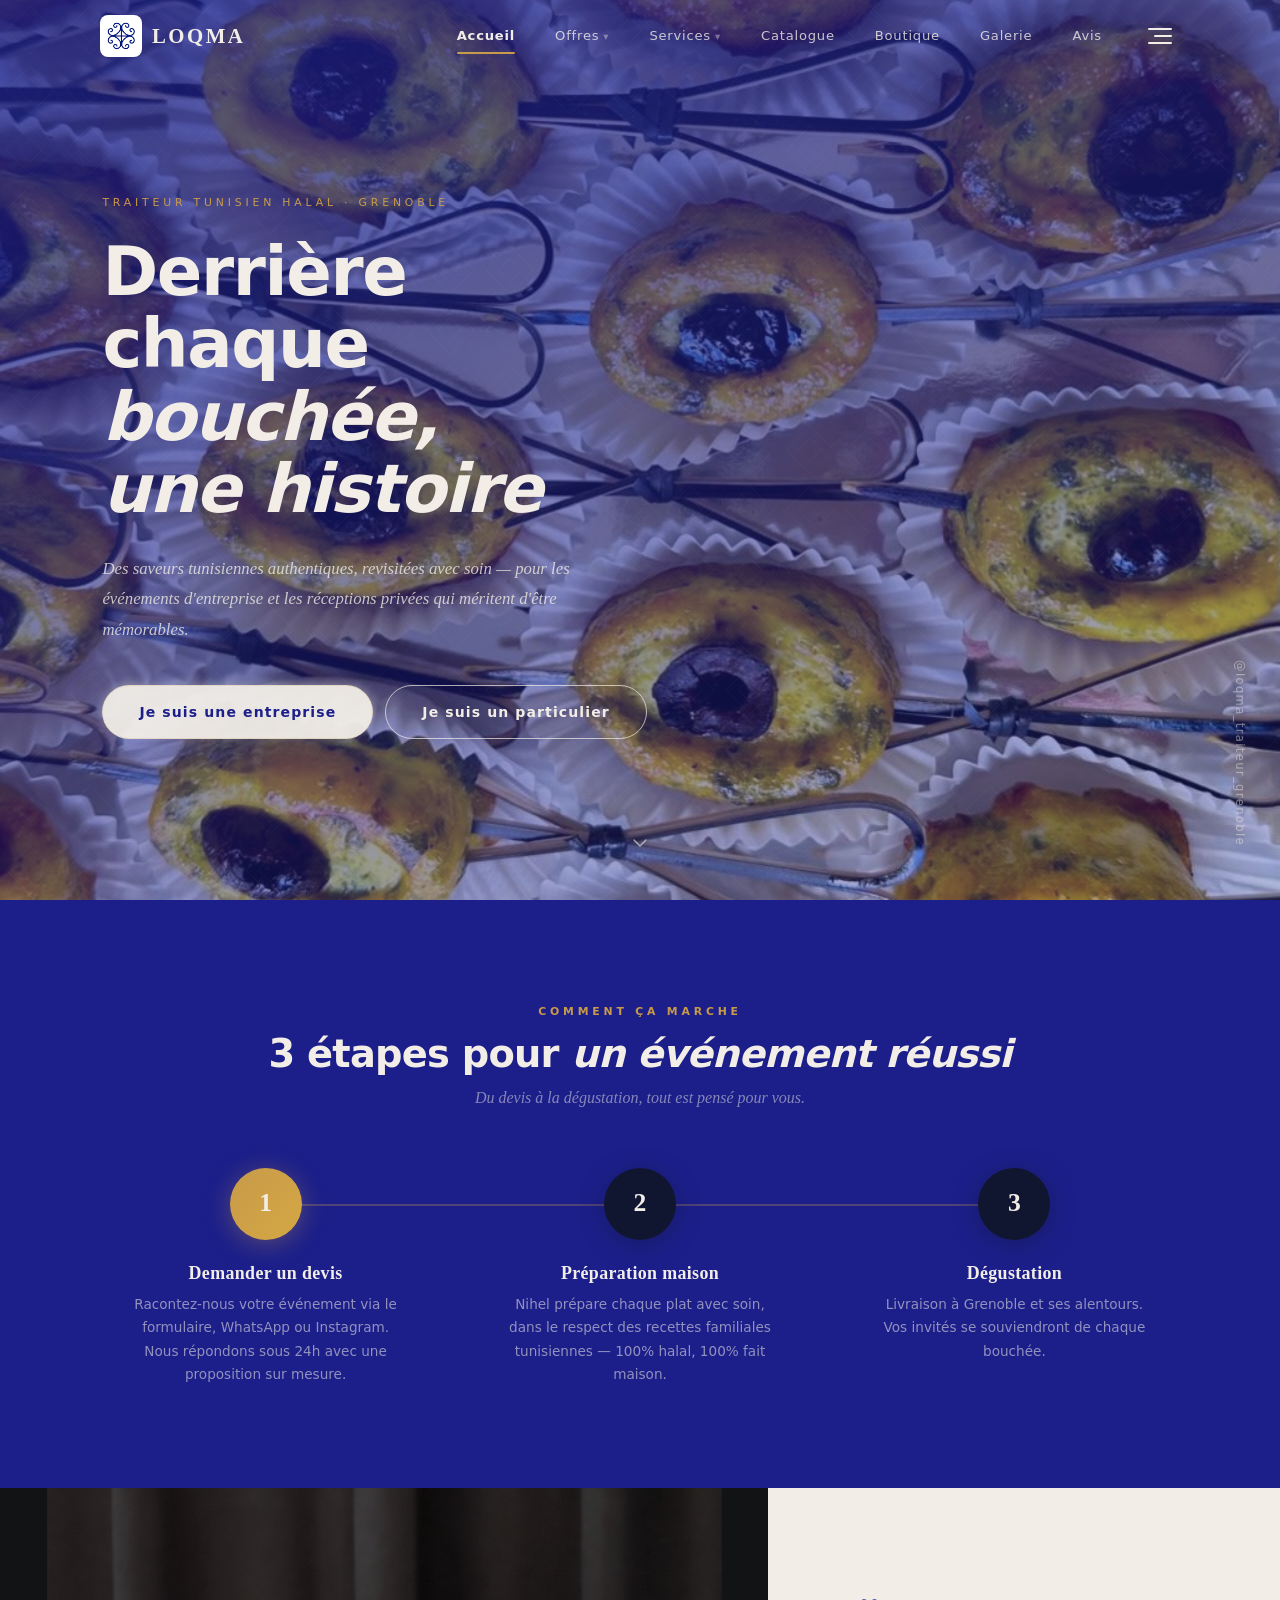
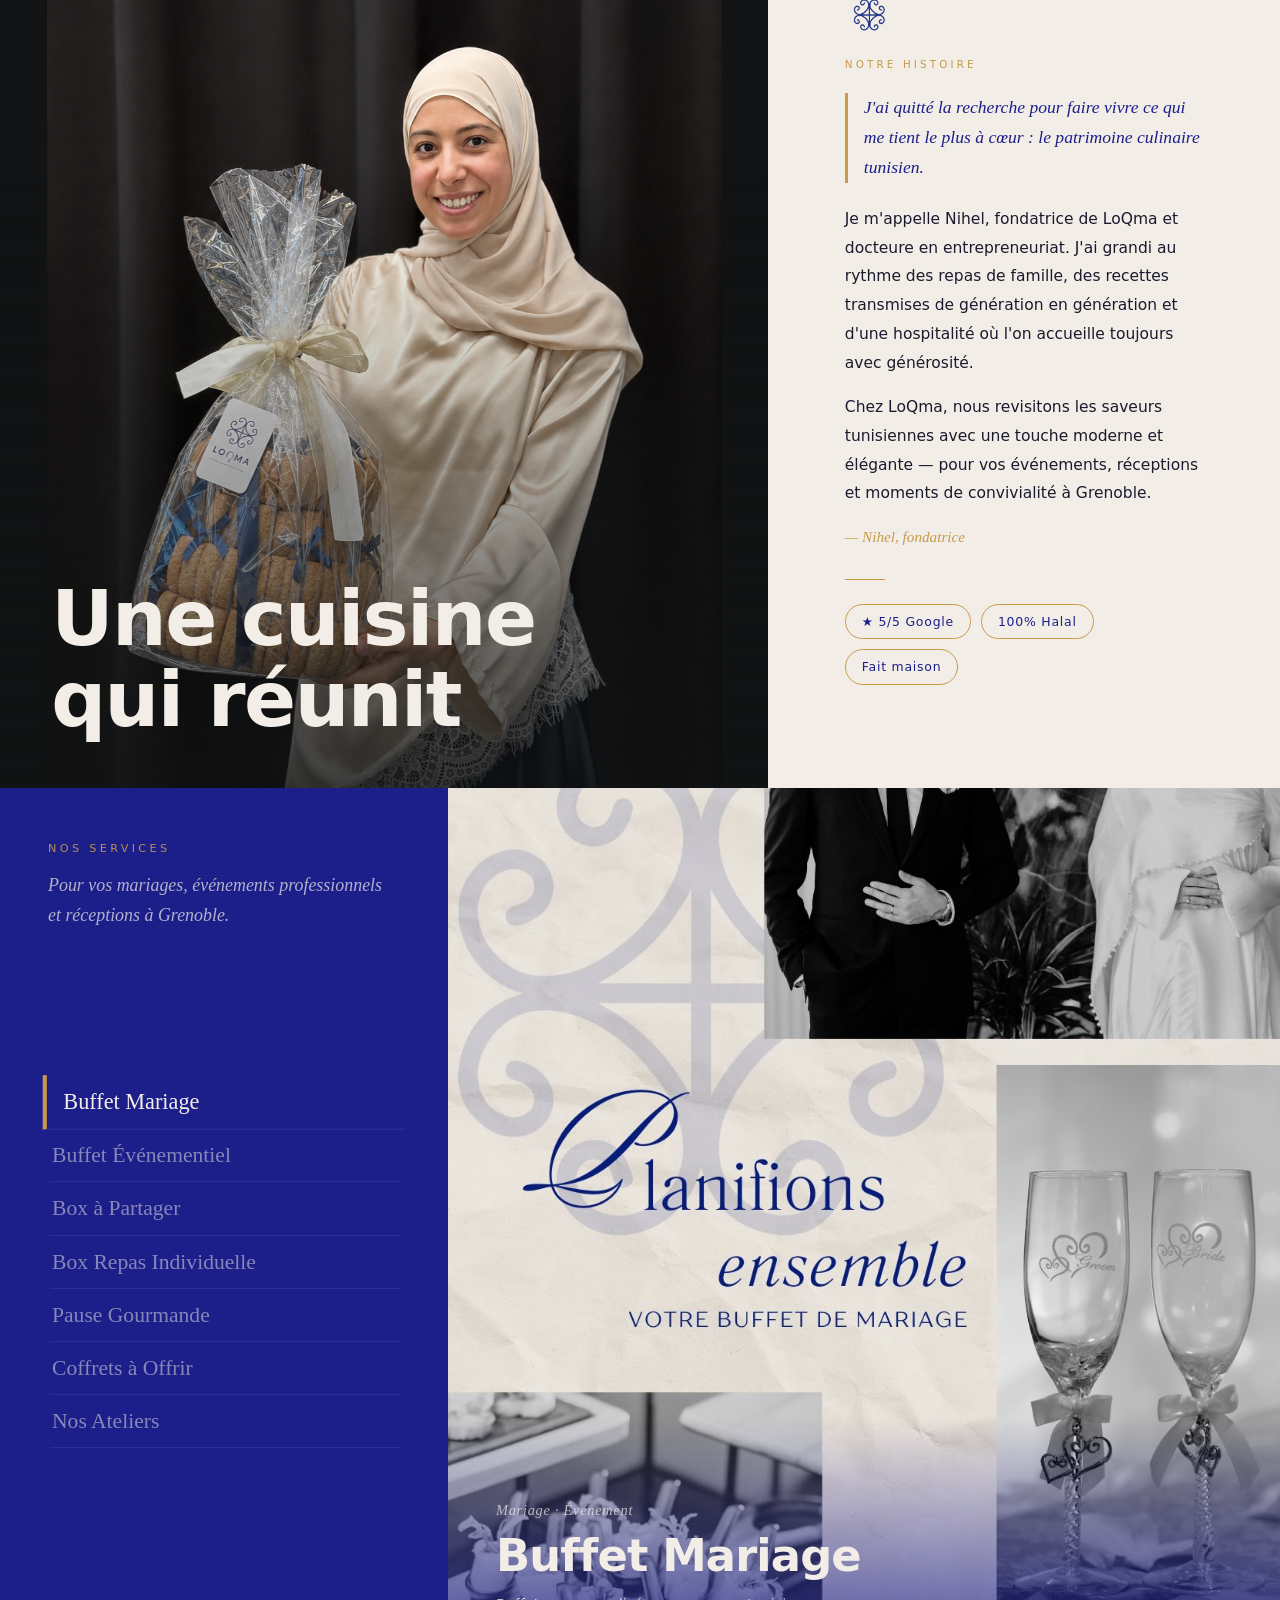
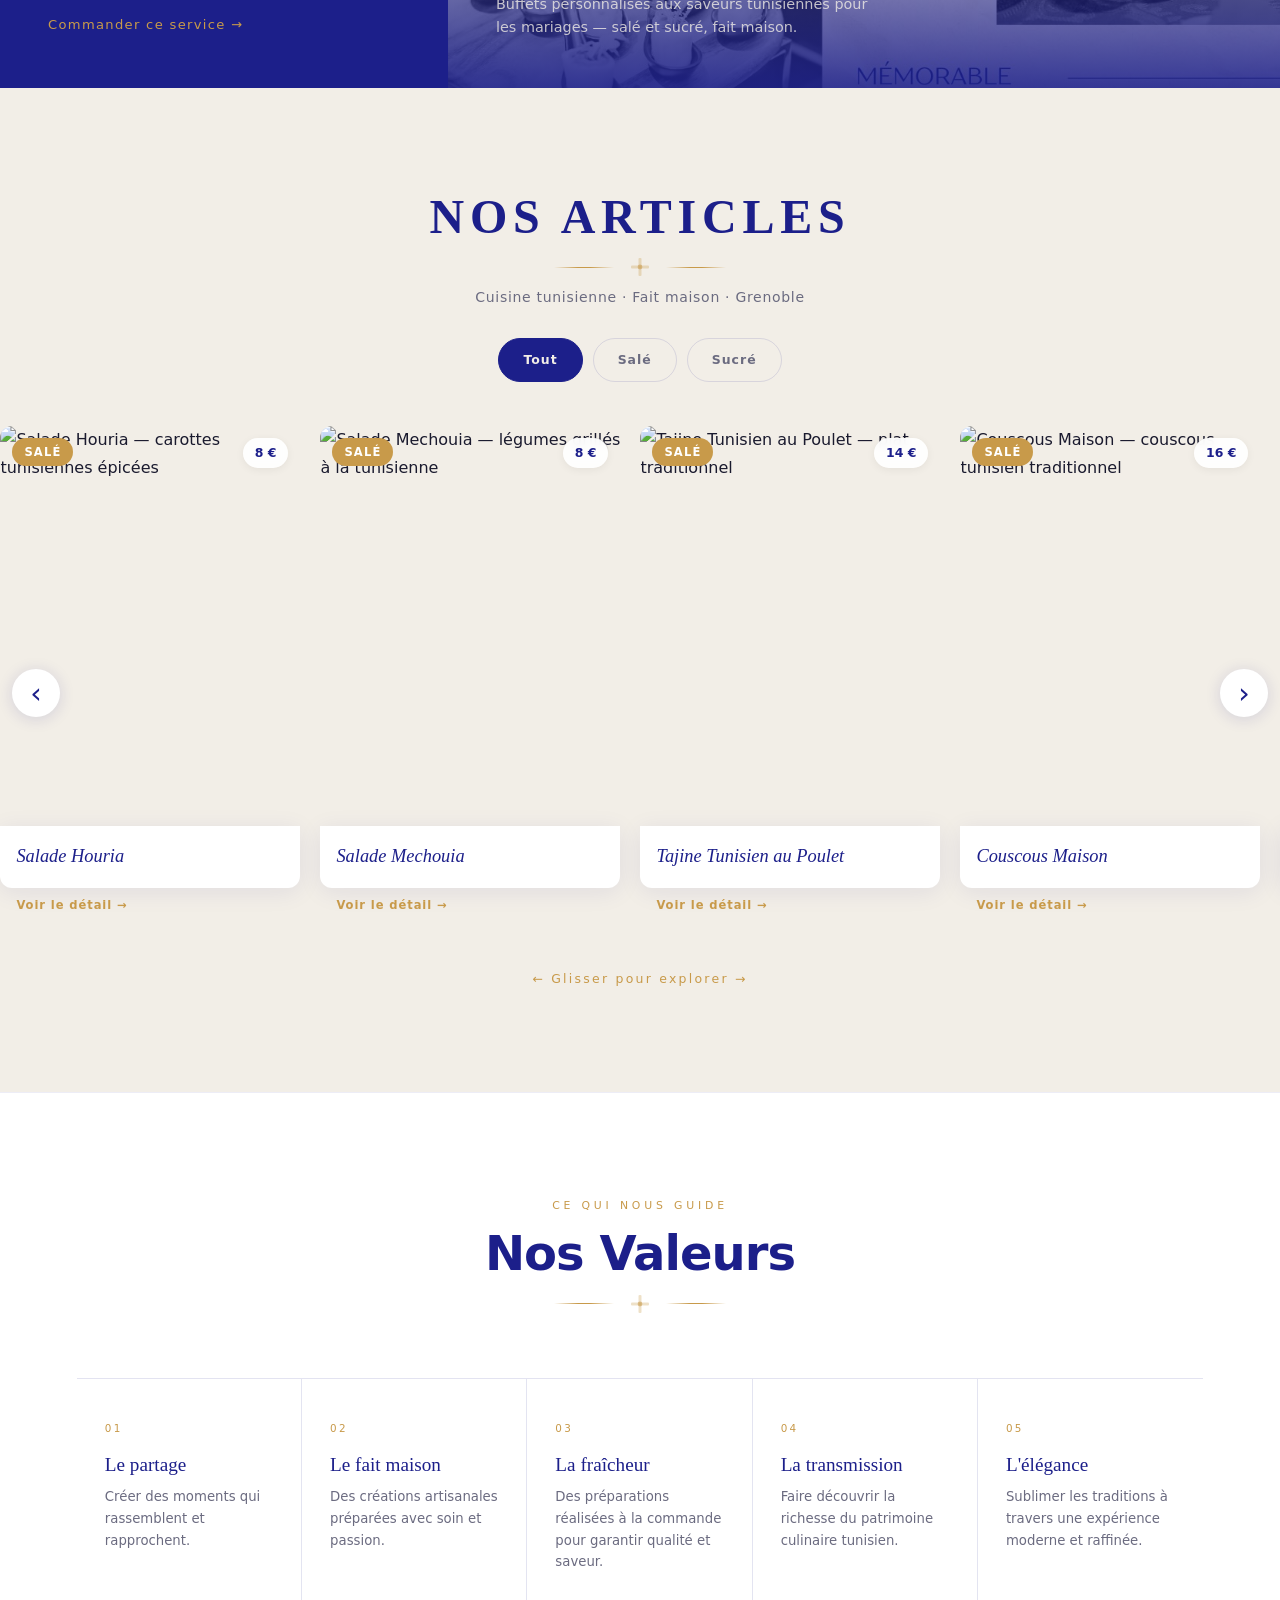
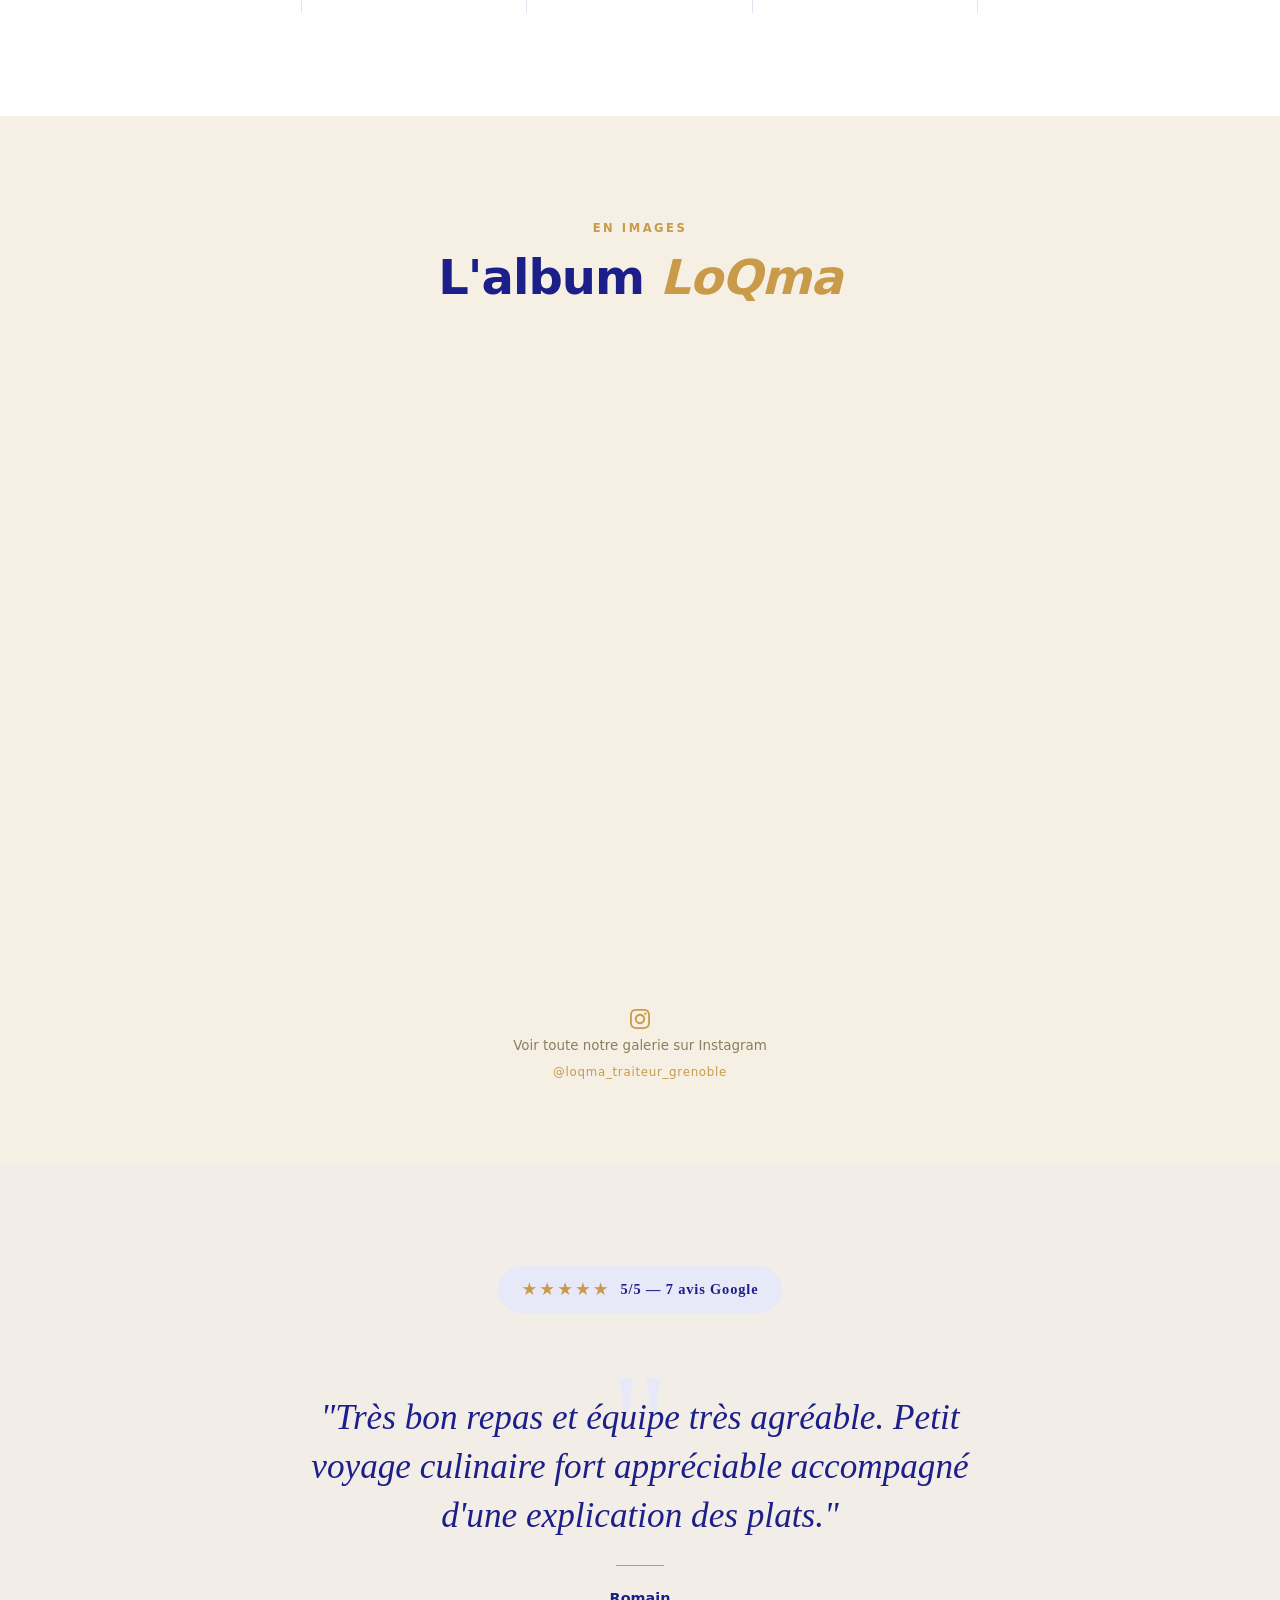
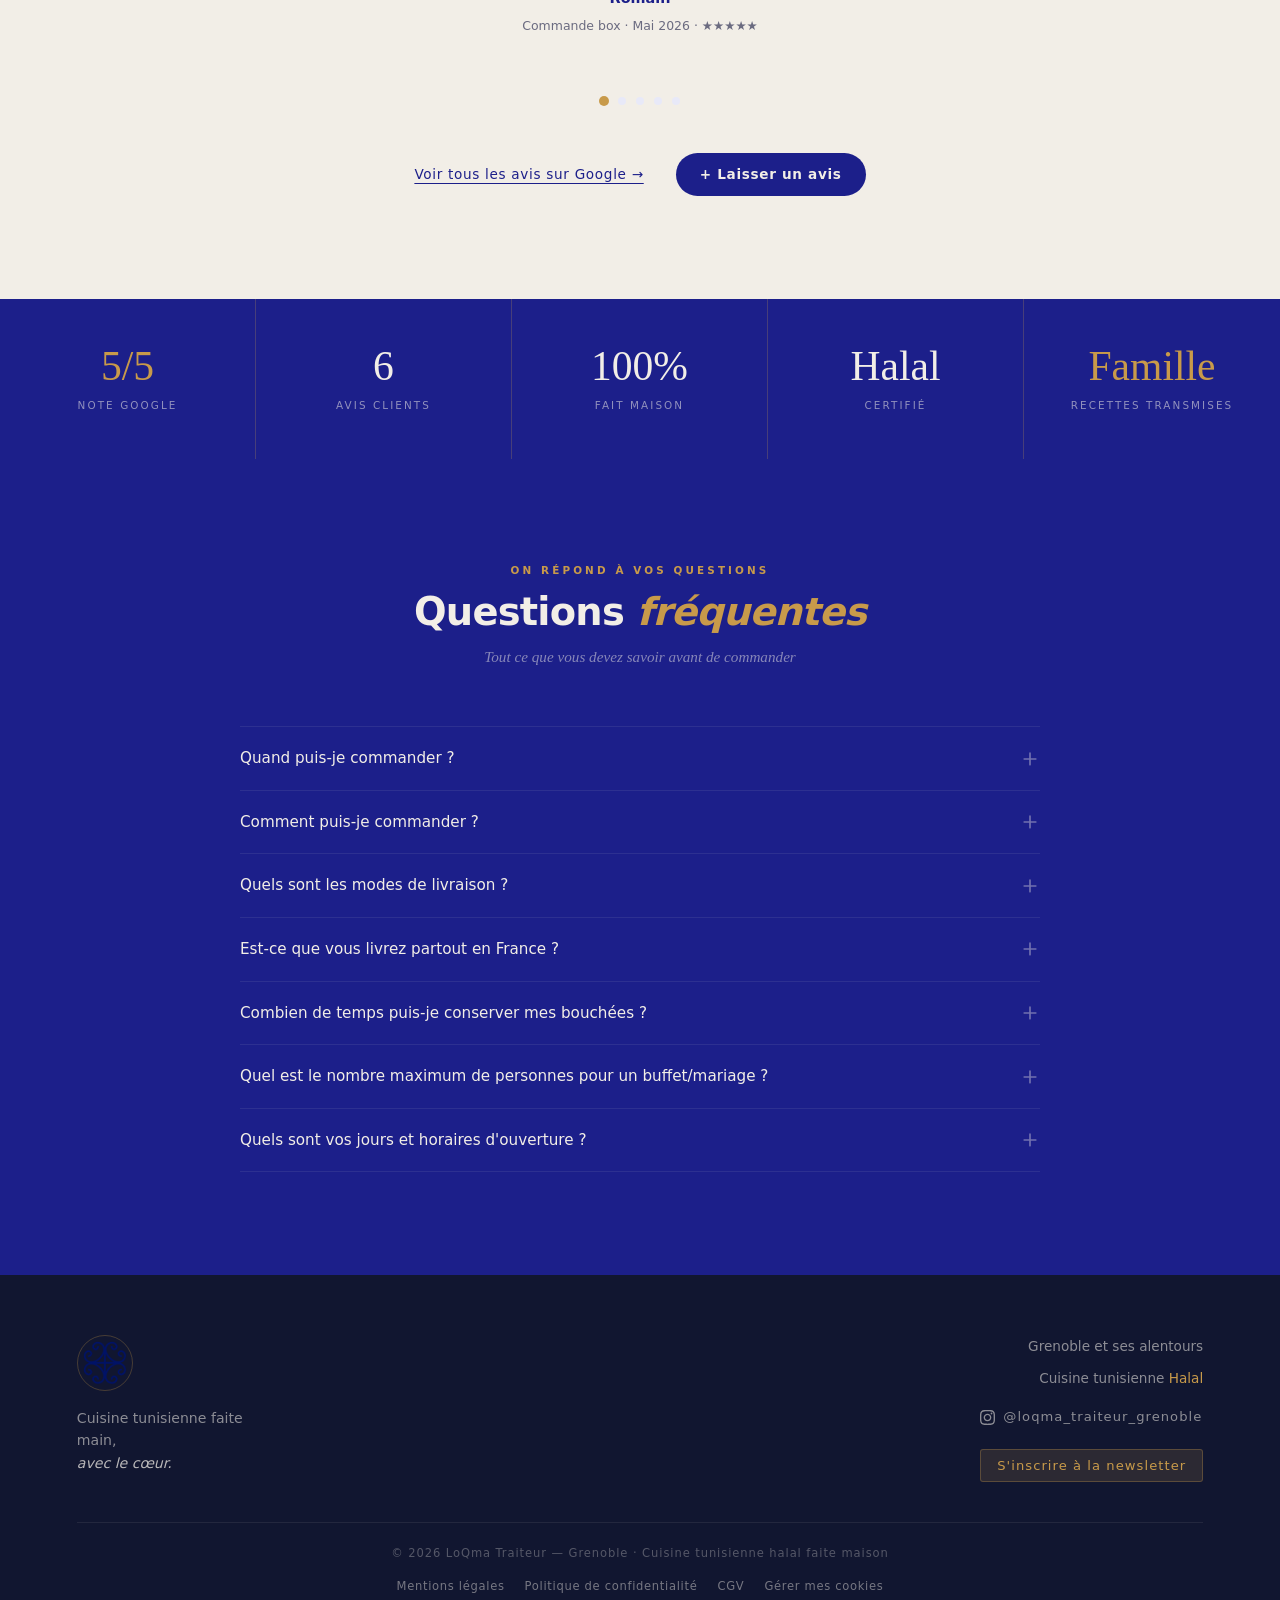
==== commit 99109341: "chore: replace unsplash stock image with real Ateliers photo - assets/Ateliers.JPG (3.3MB, real phot" ====
--- a/index.html
+++ b/index.html
@@ -382,7 +382,7 @@
         <!-- Panel 6: Nos Ateliers -->
         <div class="services__panel"
              id="service-panel-6" role="tabpanel" aria-labelledby="service-tab-6">
-          <img src="assets/sweet-life-ANY9TweFHNI-unsplash.jpg"
+          <img src="assets/Ateliers.JPG"
                alt="Nos Ateliers — LoQma Traiteur, ateliers cuisine tunisienne"
                class="services__panel-img" loading="lazy"
                style="object-position: center 50%;">
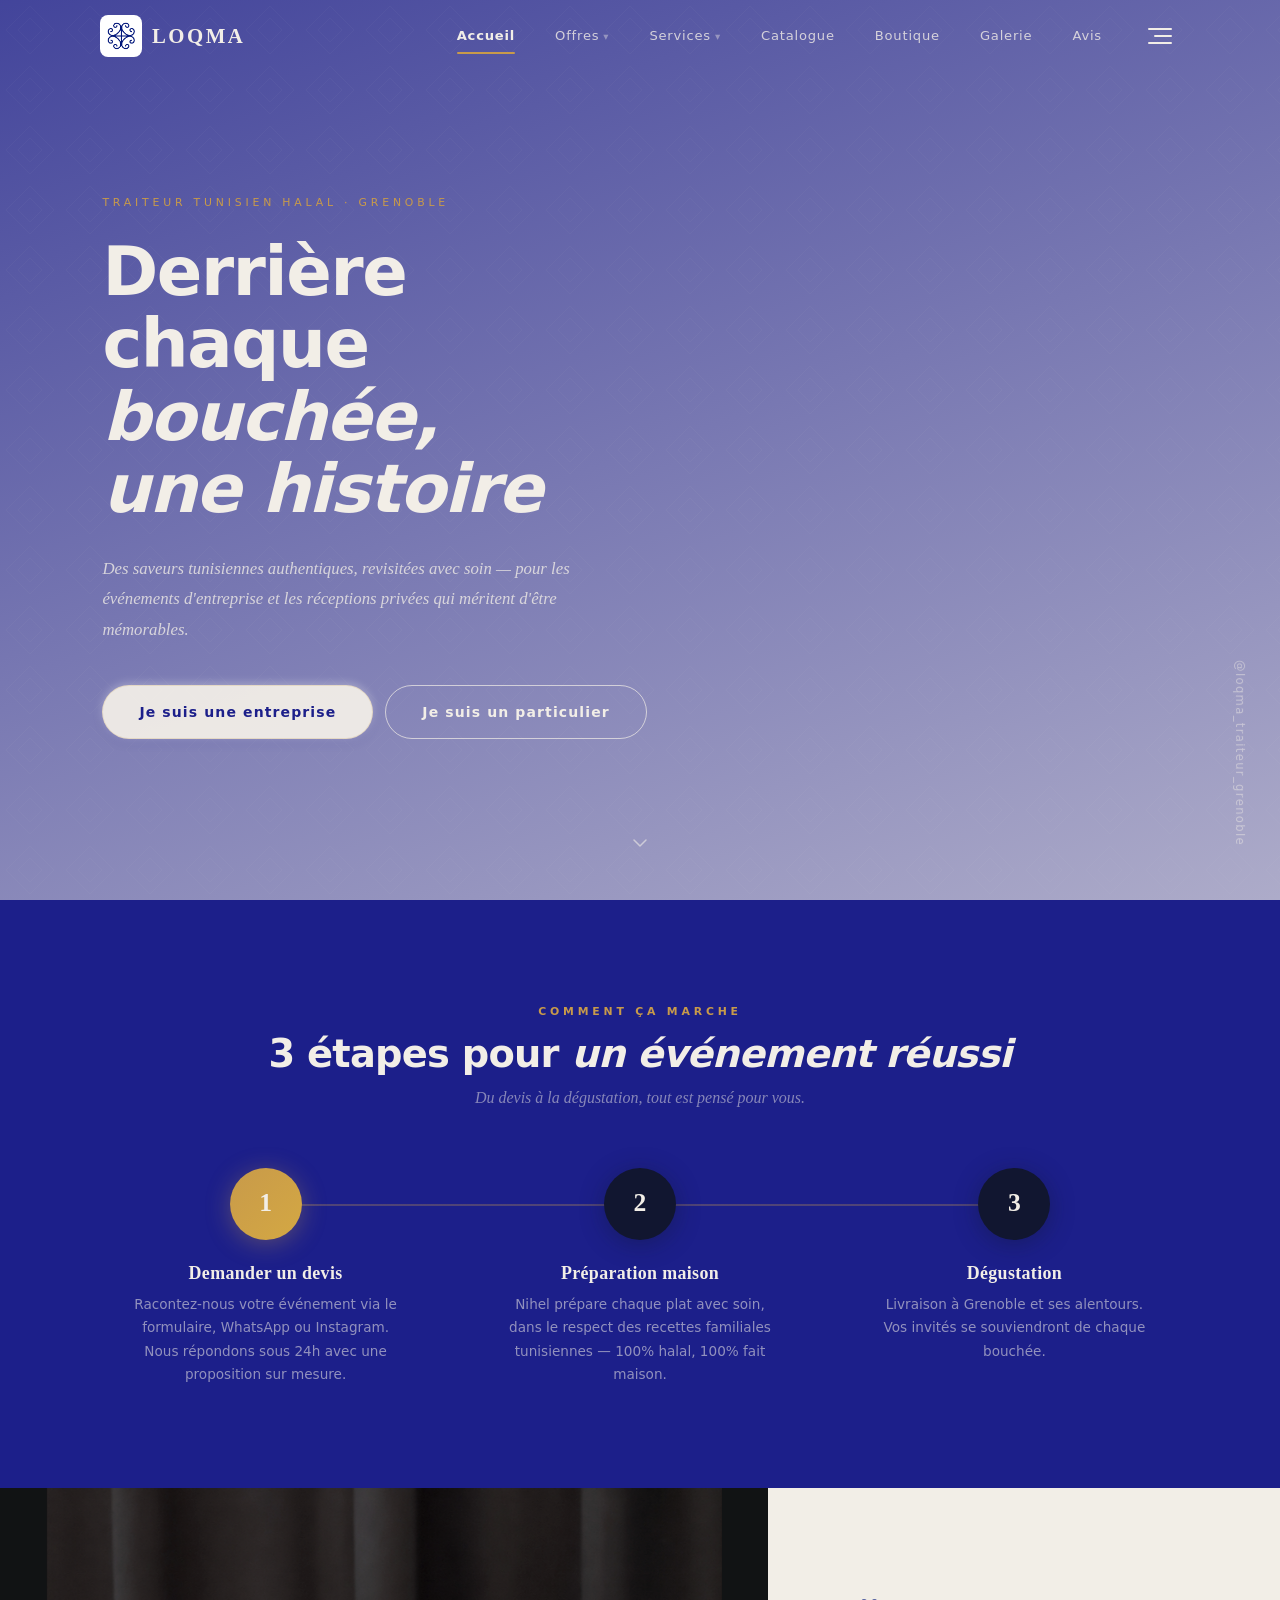
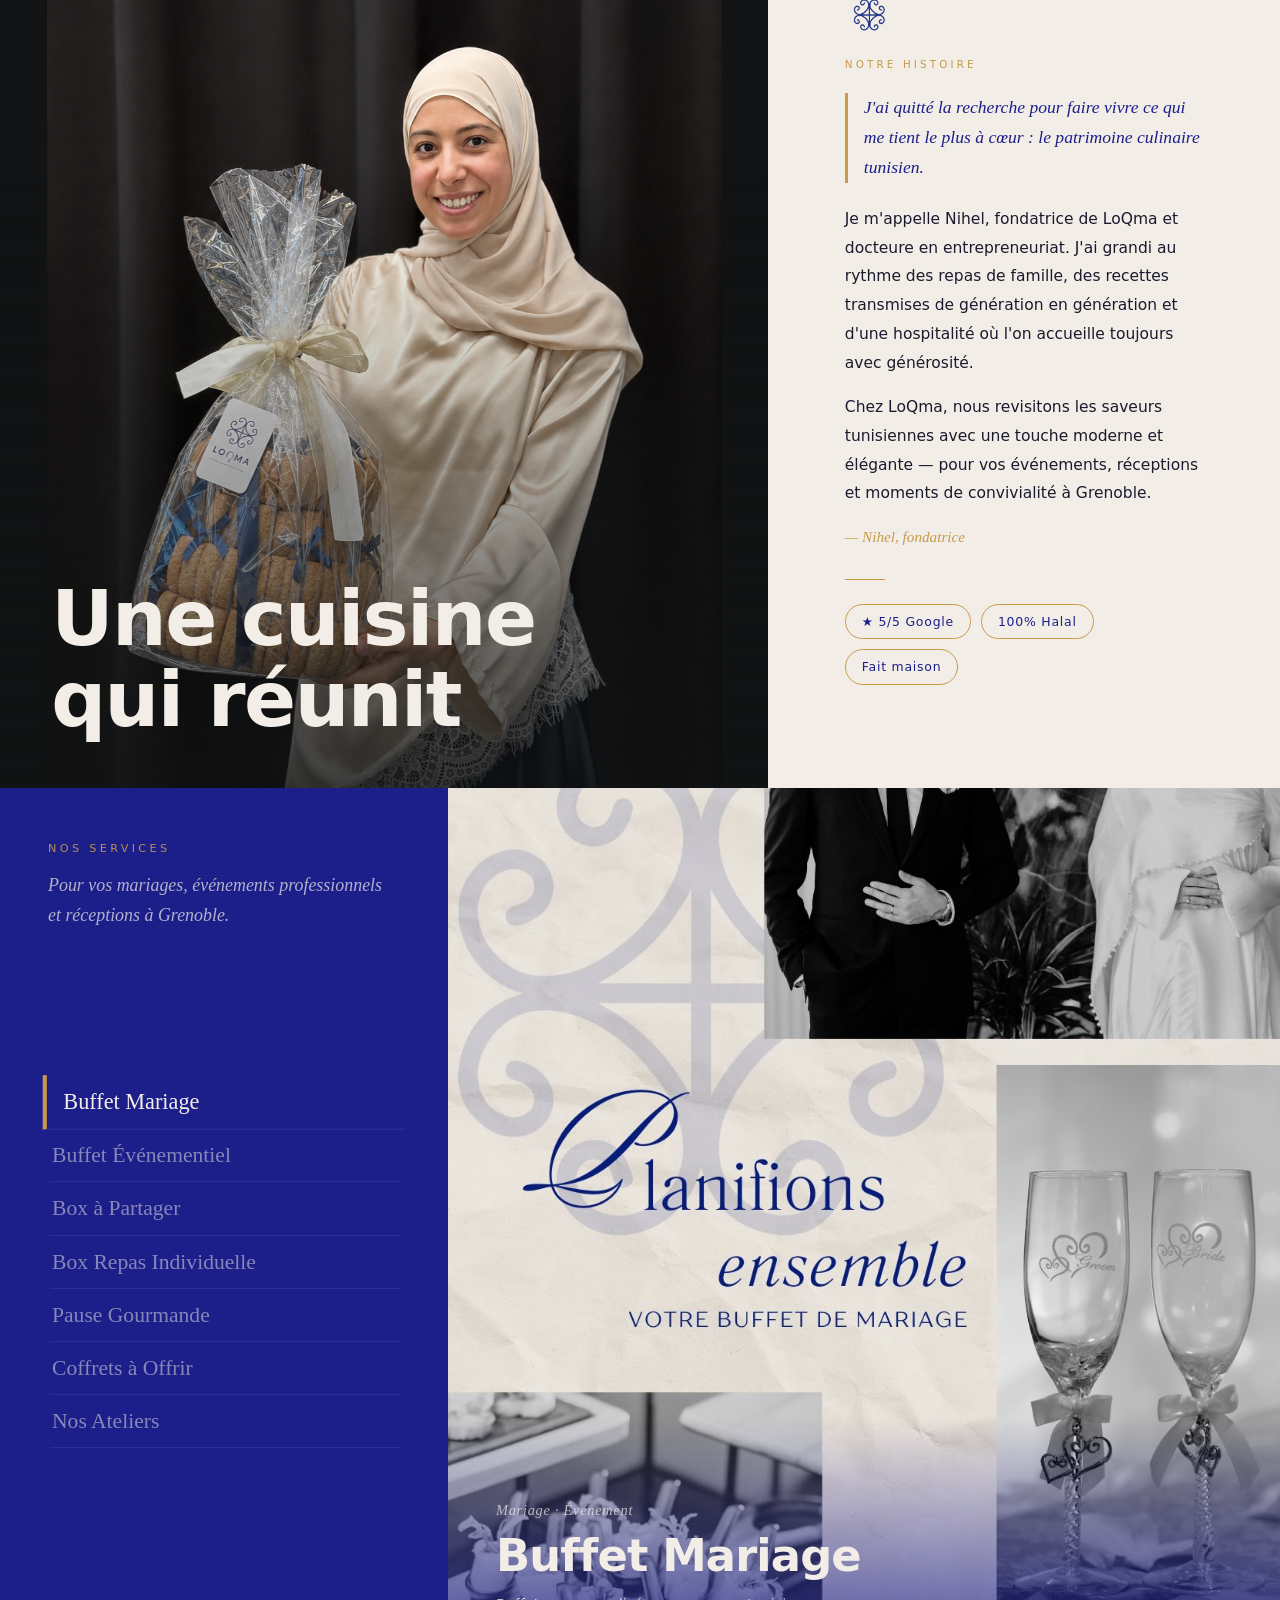
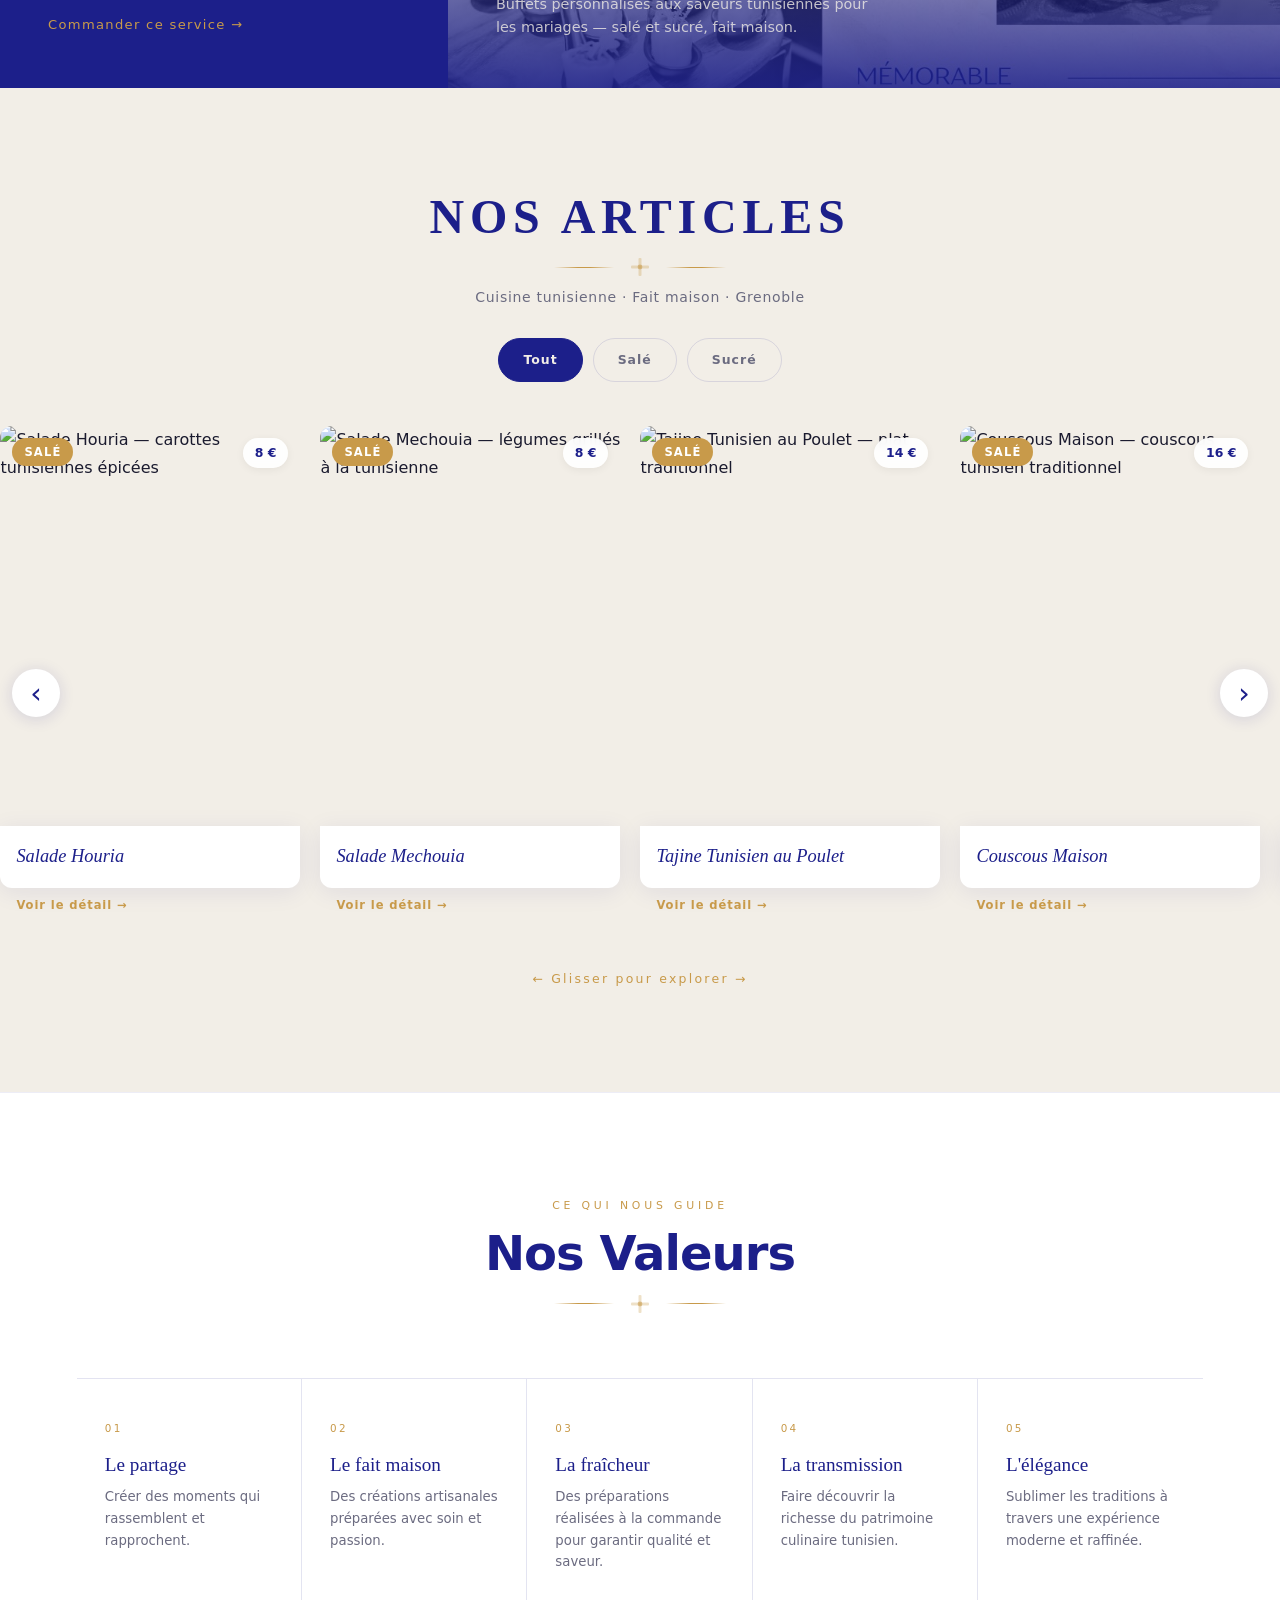
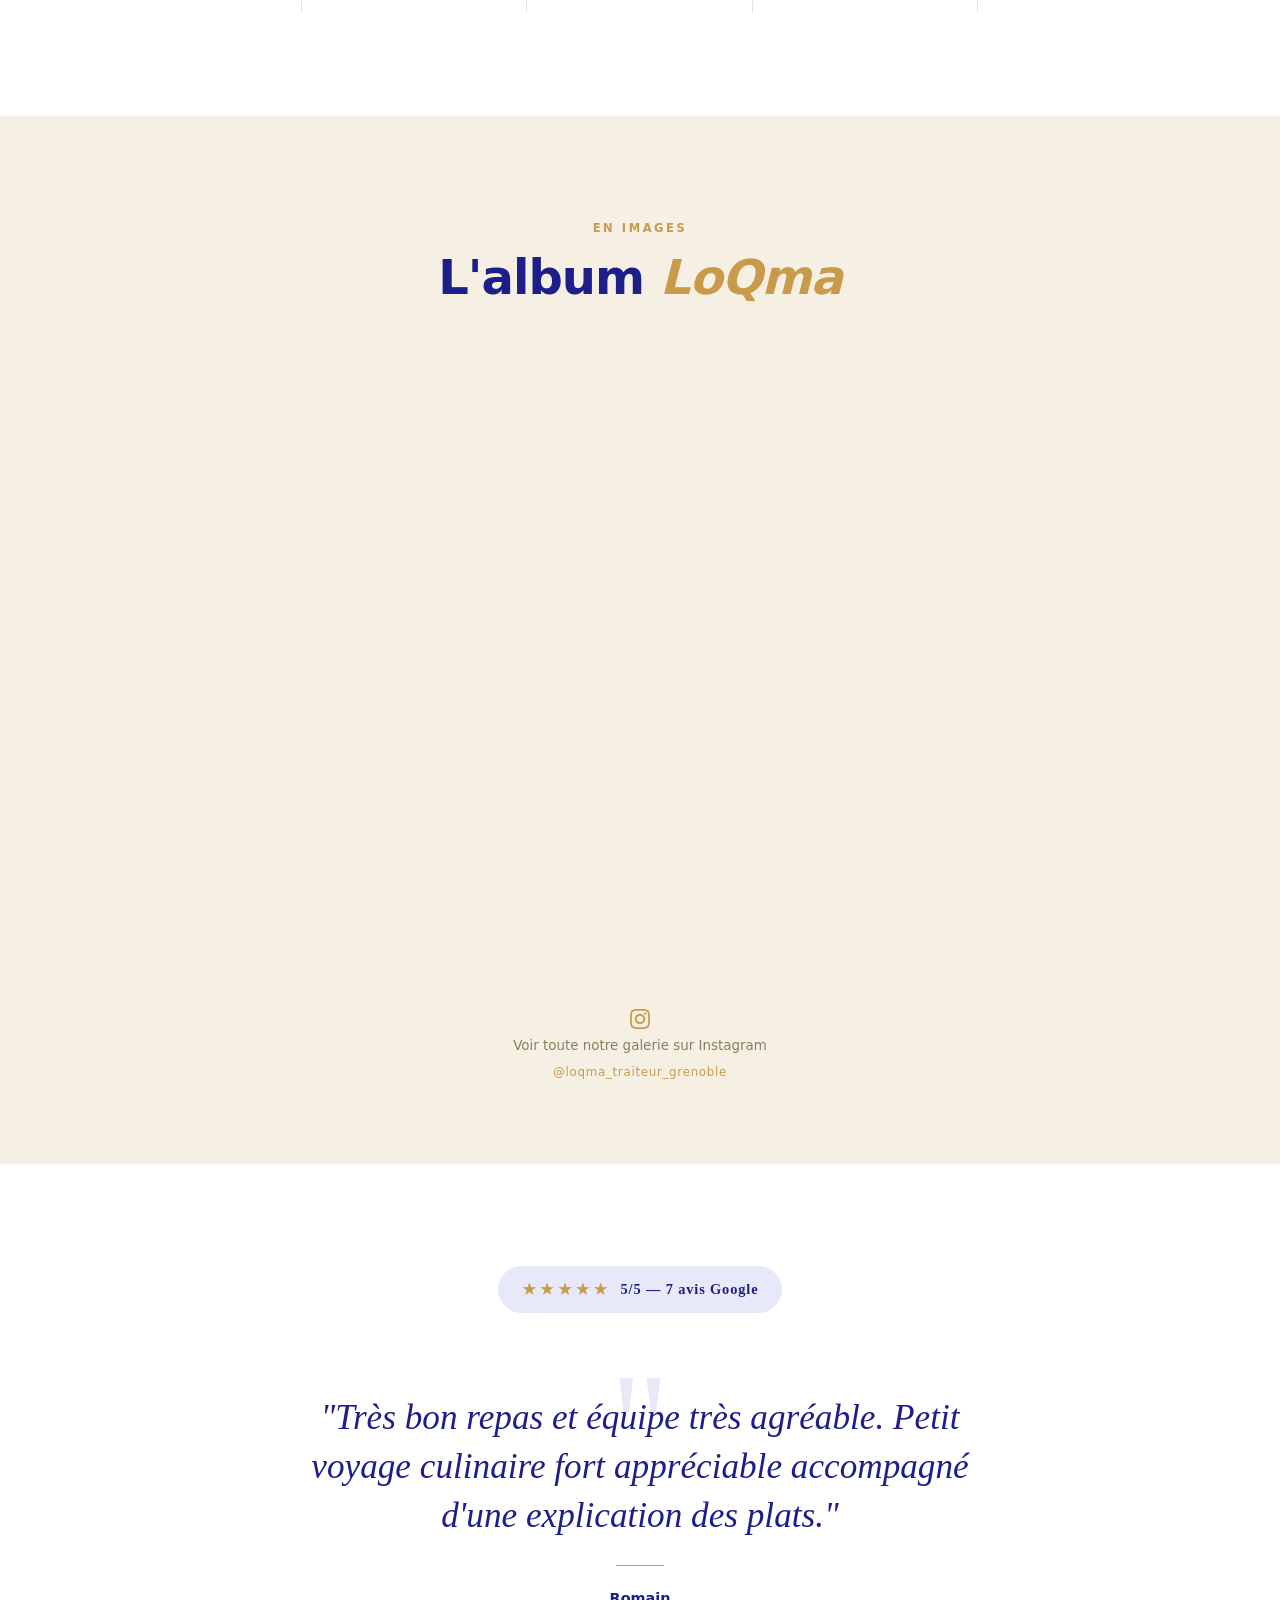
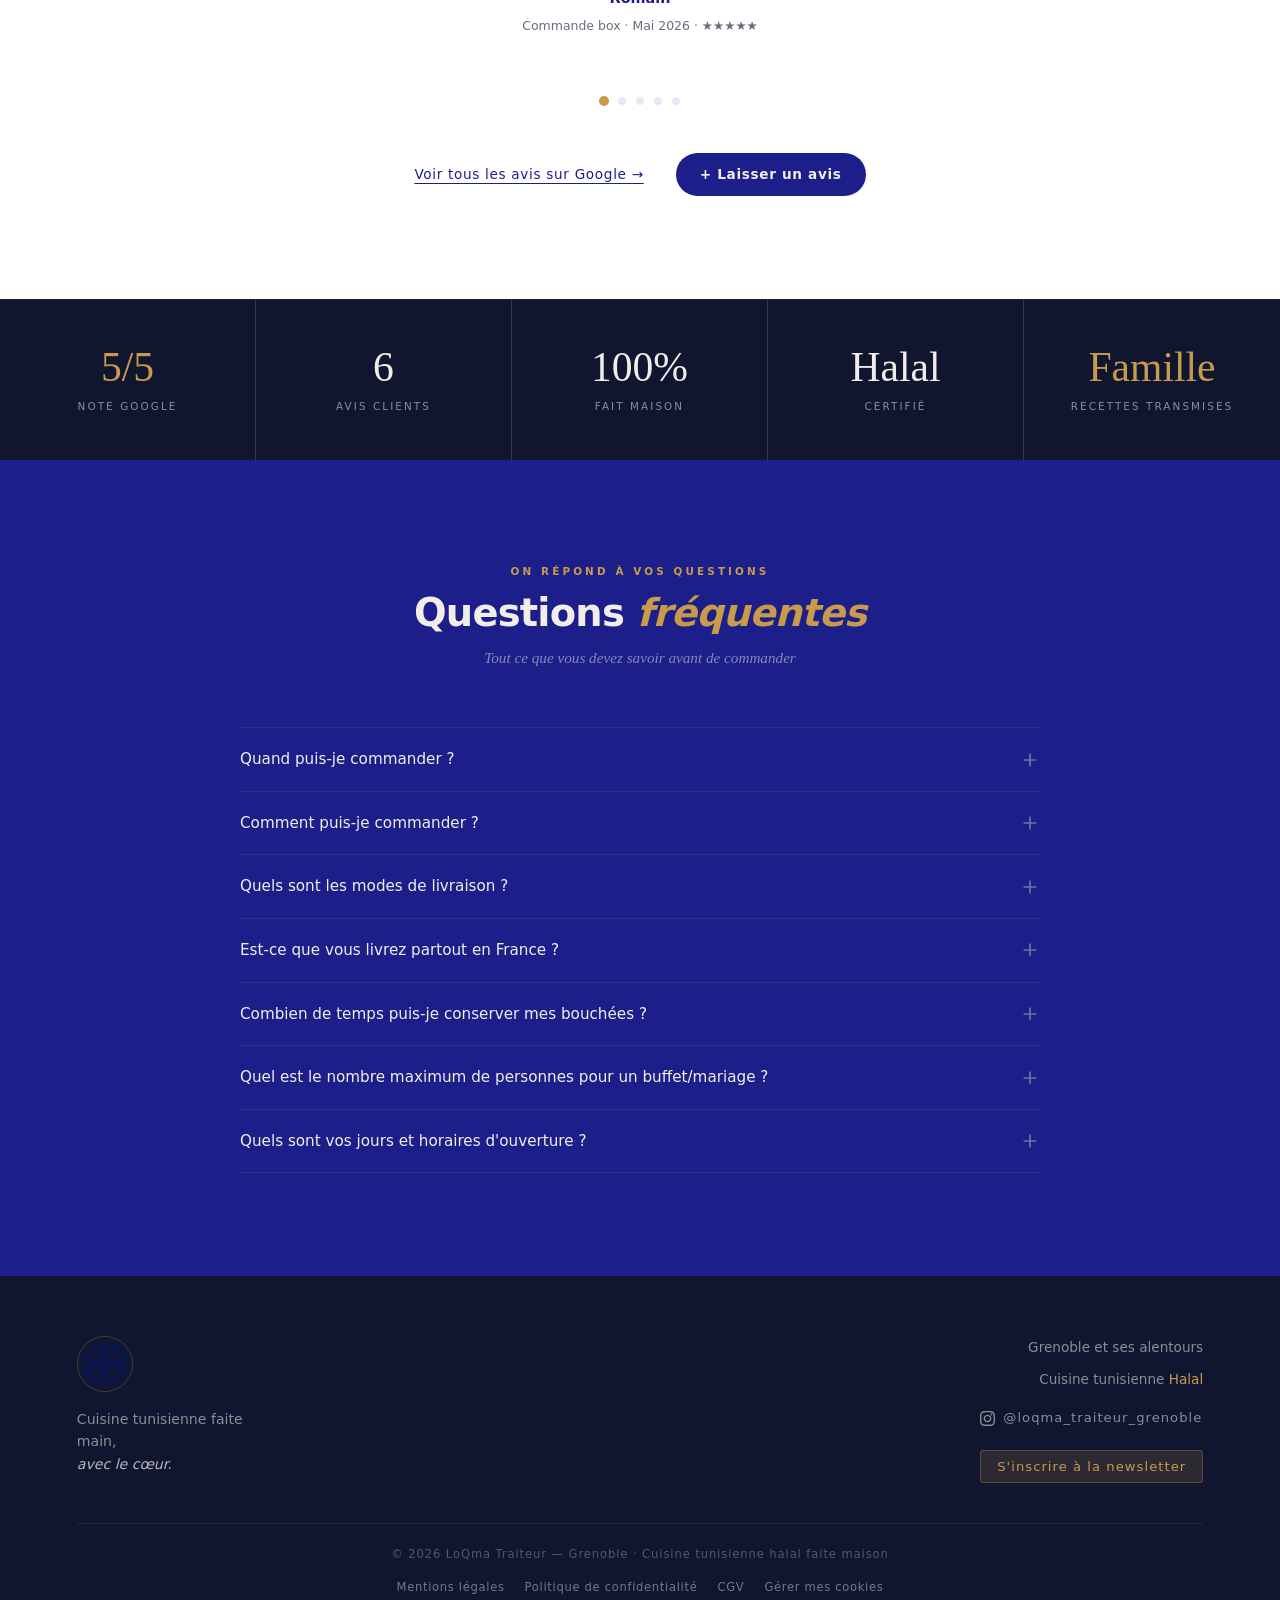
==== commit f8c3bbbb: "chore: remove hero image fallback — video only - Removed background-image from .hero__bg (CSS) - Rem" ====
--- a/index.html
+++ b/index.html
@@ -126,7 +126,6 @@
         <video class="hero__video"
                autoplay muted loop playsinline preload="auto">
           <source src="assets/video-buffet.mp4" type="video/mp4">
-          <!-- Image fallback if video is unsupported -->
         </video>
         <div class="hero__overlay" aria-hidden="true"></div>
       </div>
--- a/css/sections.css
+++ b/css/sections.css
@@ -464,9 +464,6 @@
   position: absolute;
   inset: 0;
   z-index: 0;
-  background-image: url('../assets/002_tajin.jpg');
-  background-size: cover;
-  background-position: center;
 }
 
 .hero__video {
@@ -1754,7 +1751,7 @@
    CH-06 — REVIEWS CAROUSEL
    ══════════════════════════════════════════════════════════════ */
 .reviews {
-  background: var(--color-cream);
+  background: var(--color-white);
   padding: var(--section-pad) clamp(24px, 8vw, 120px);
   text-align: center;
   overflow: hidden;
@@ -1931,7 +1928,8 @@
    CH-07 — STATS BAND
    ══════════════════════════════════════════════════════════════ */
 .stats {
-  background: var(--color-navy);
+  background: var(--color-footer);
+  border-top: 1px solid rgba(200, 154, 74, 0.12);
   padding: 0;
 }
 
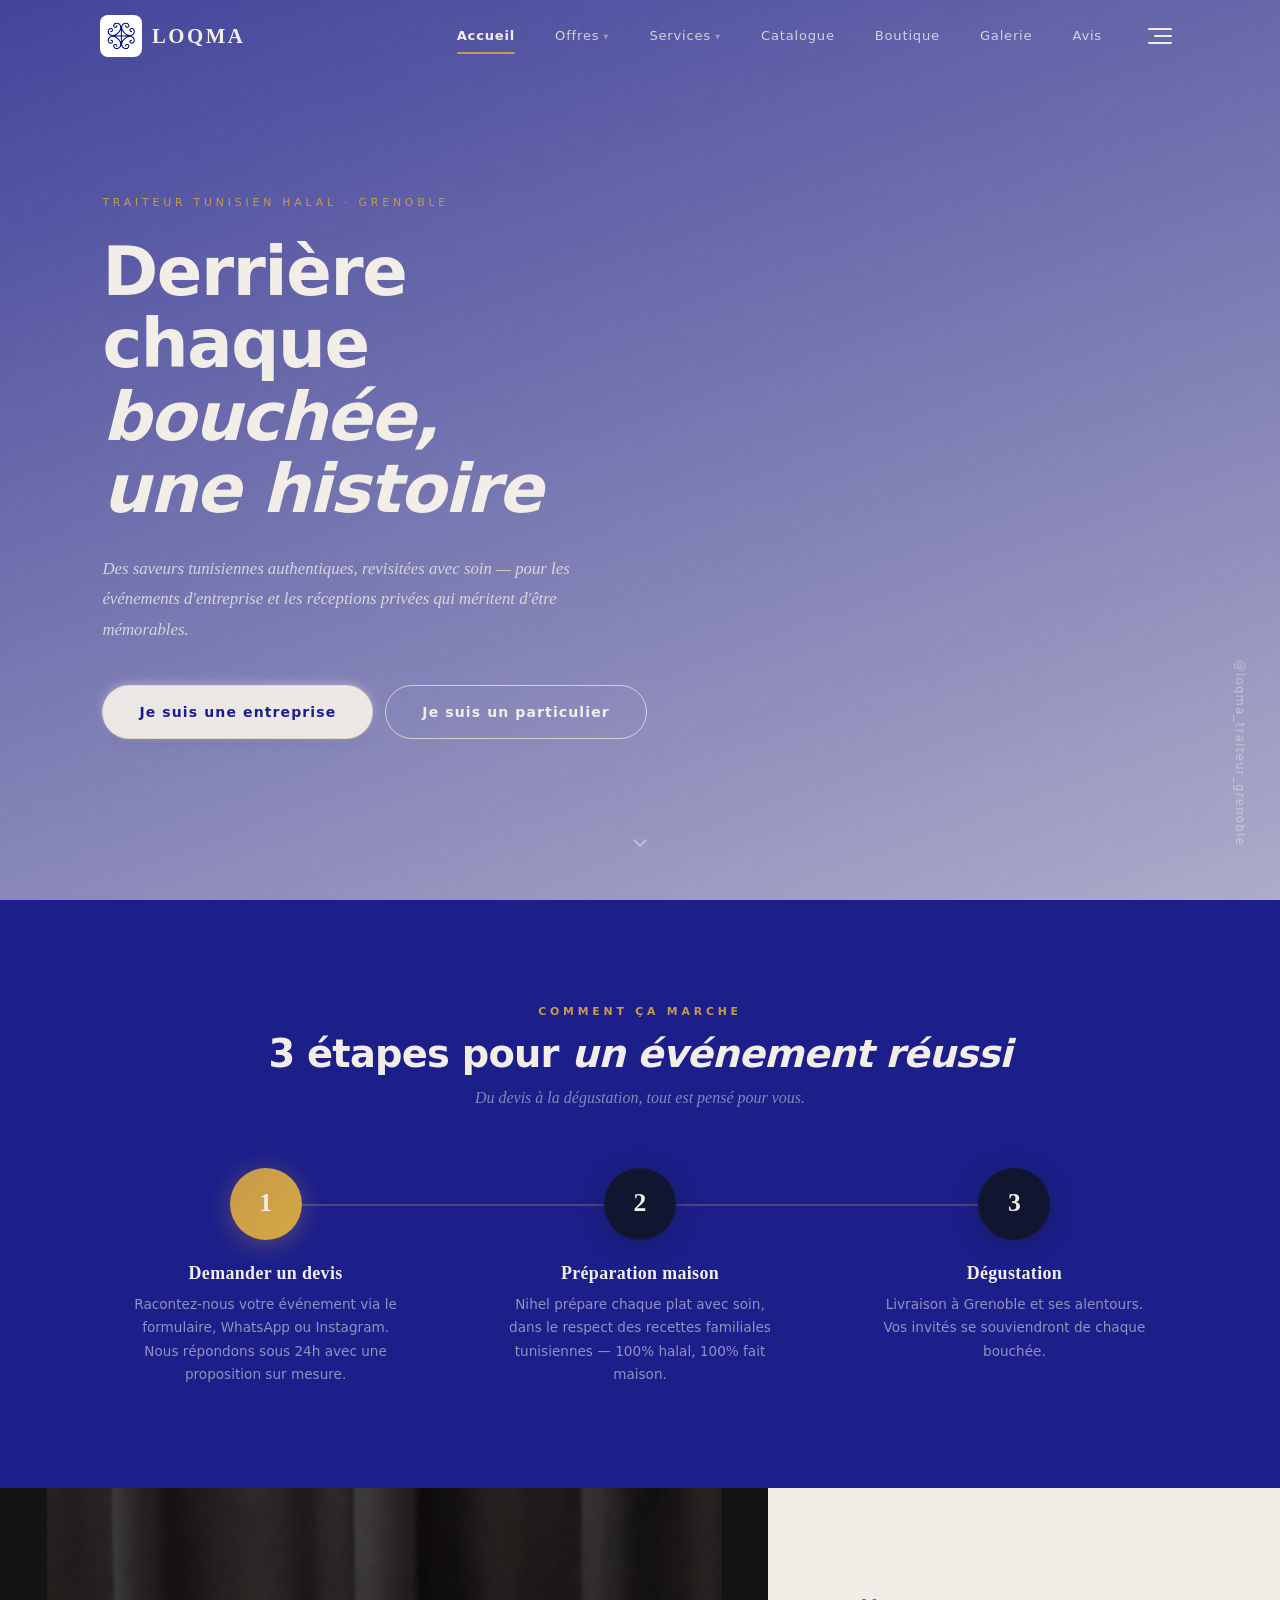
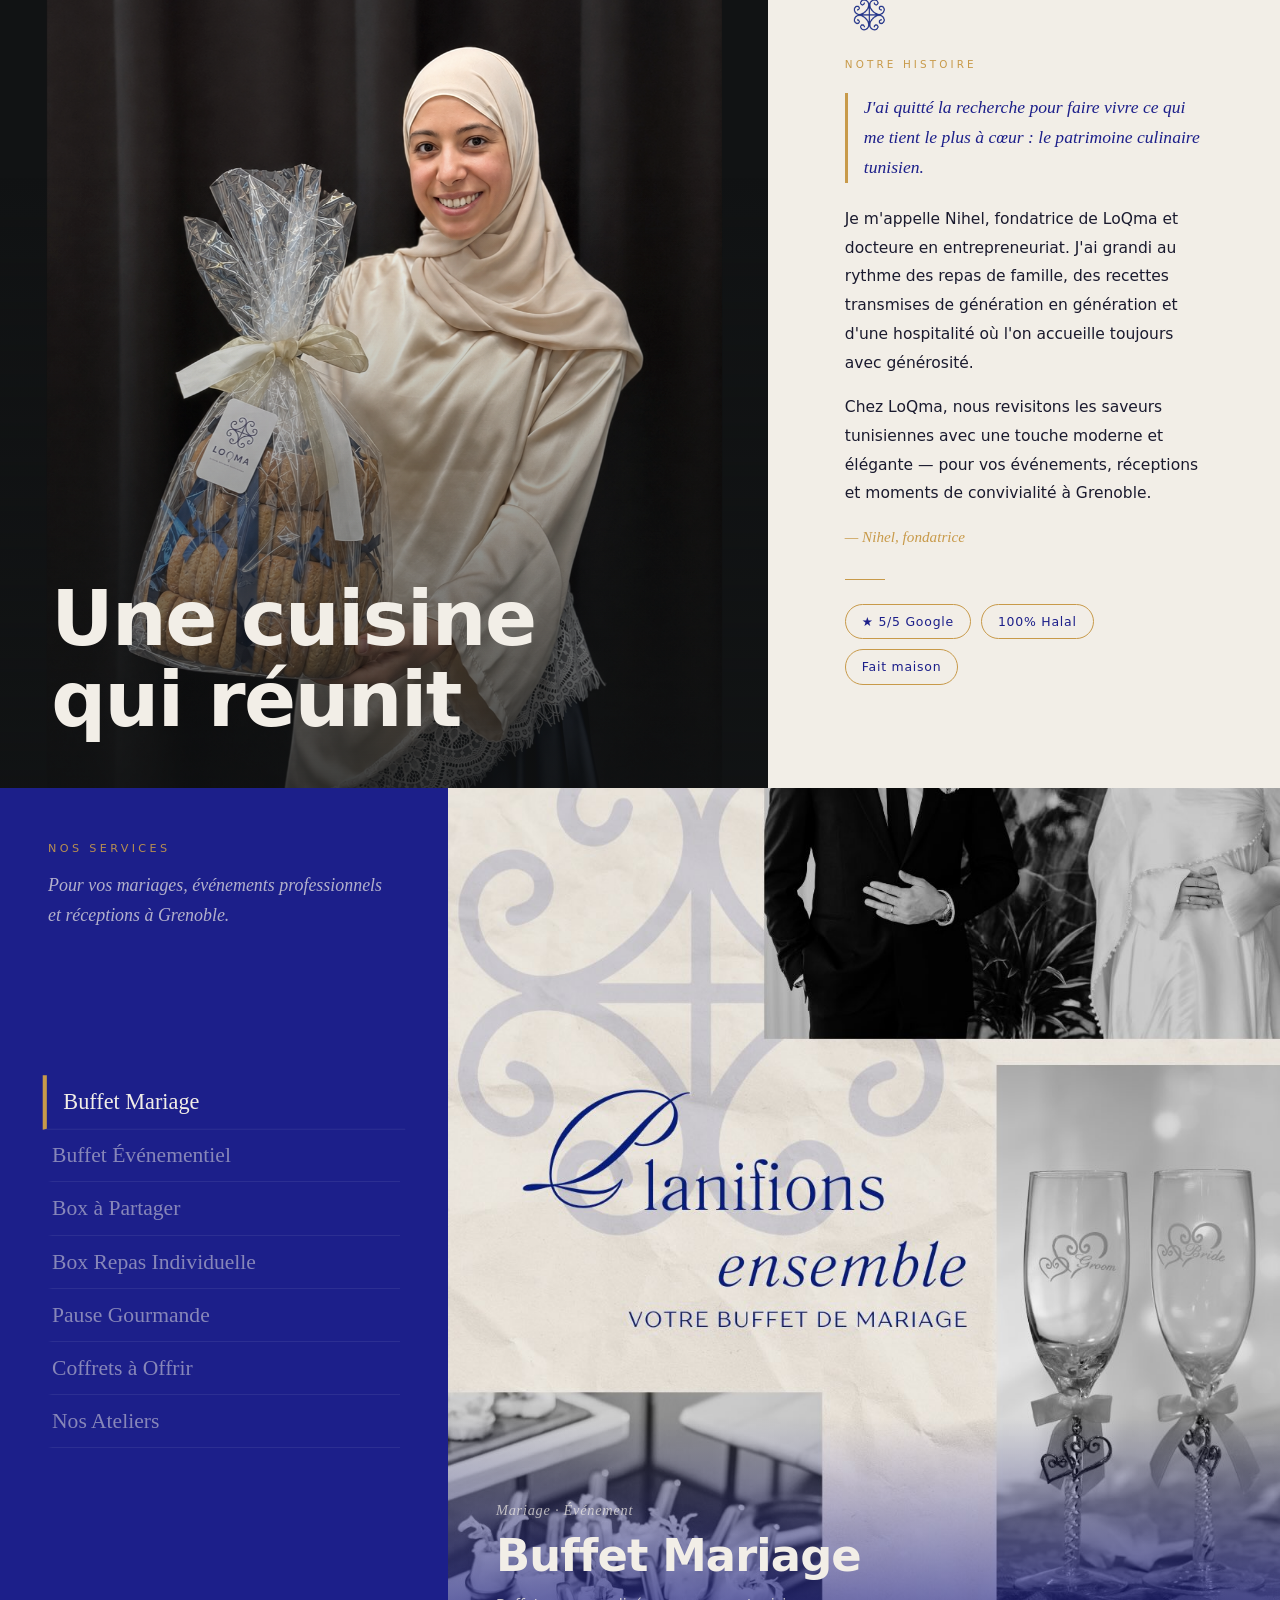
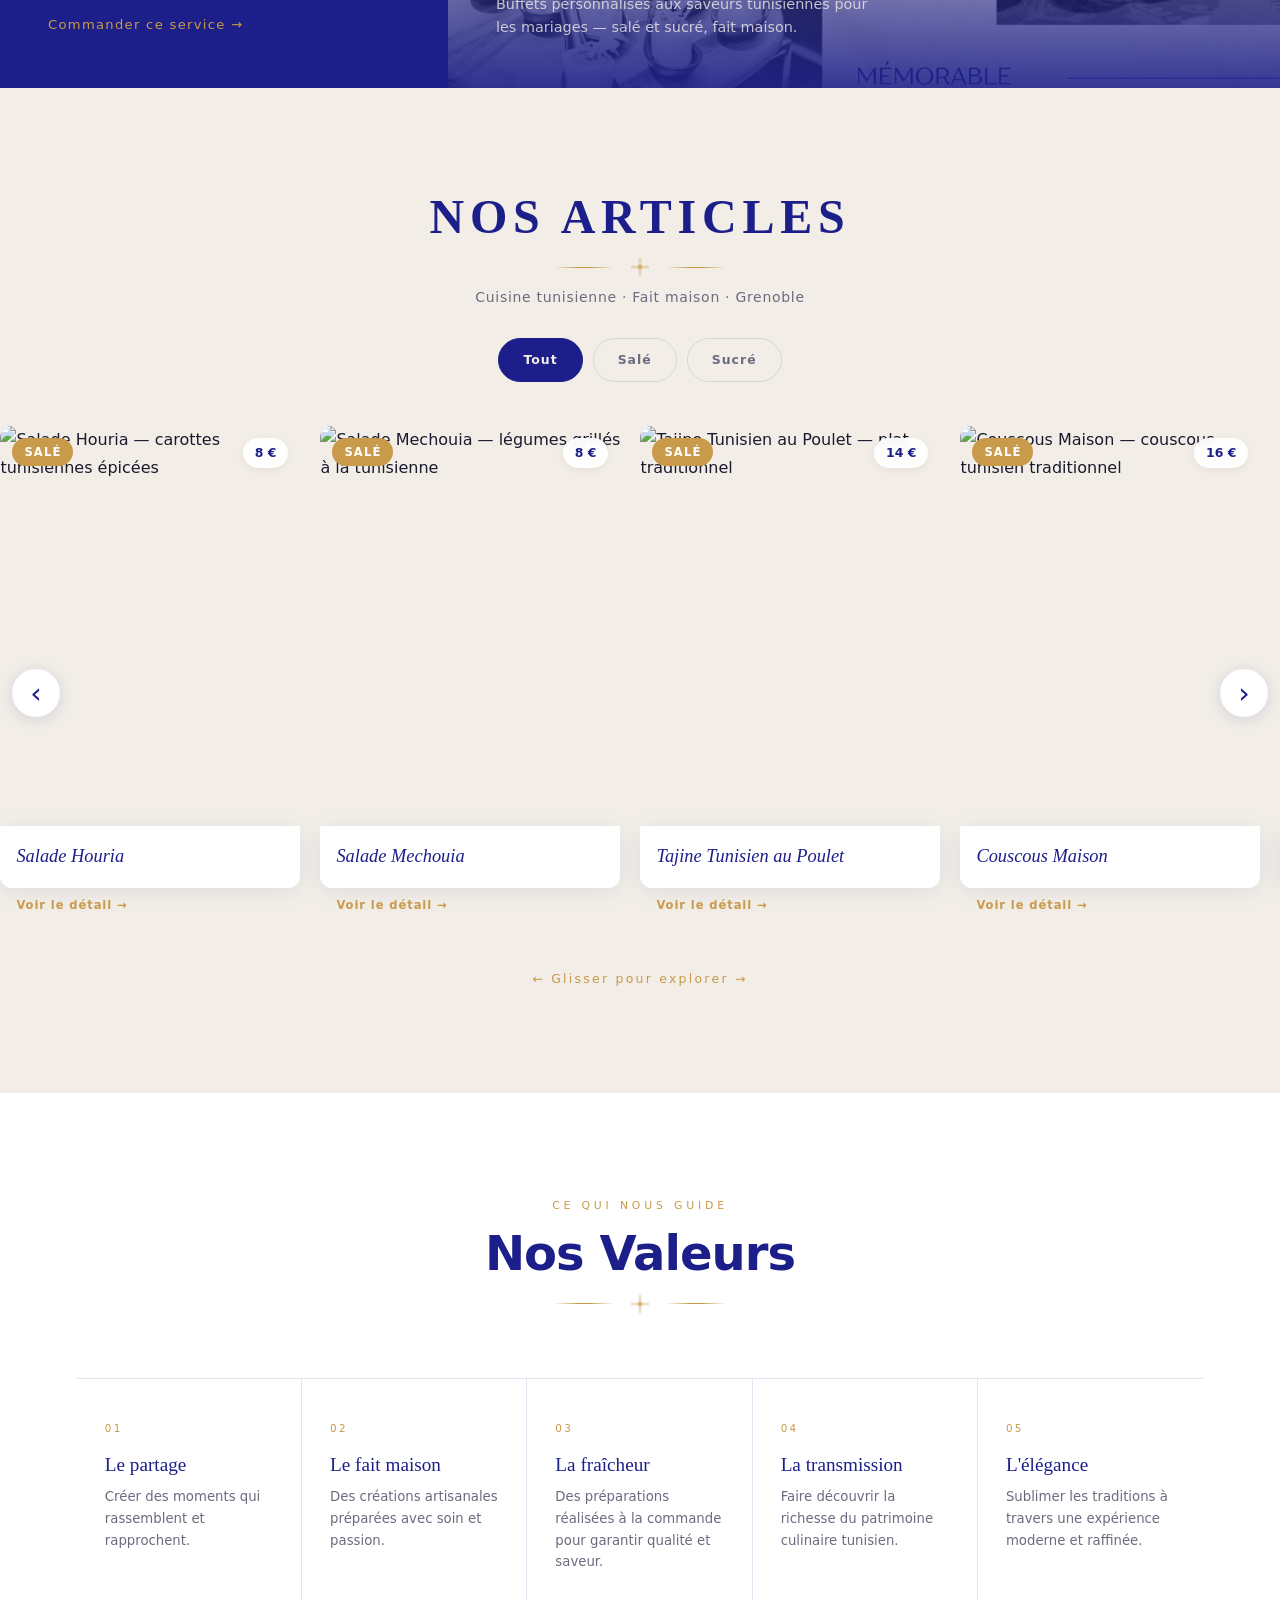
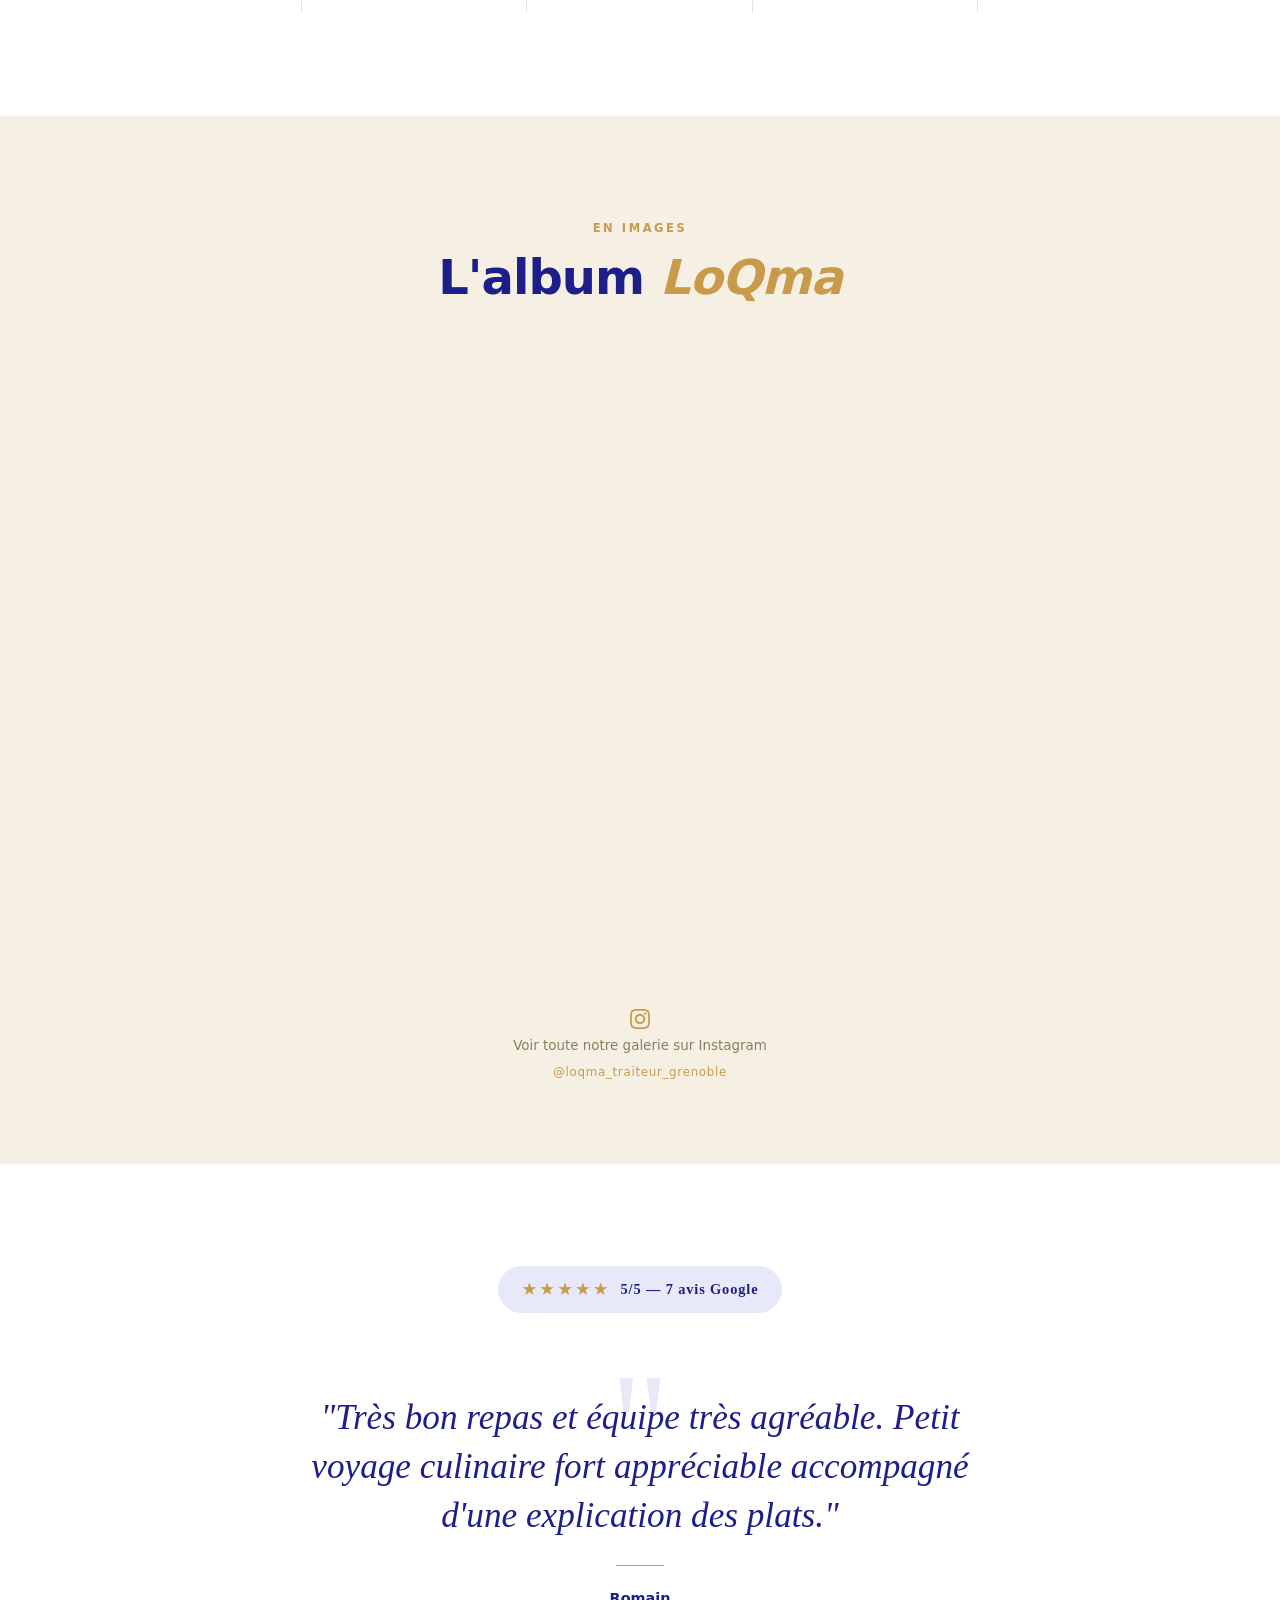
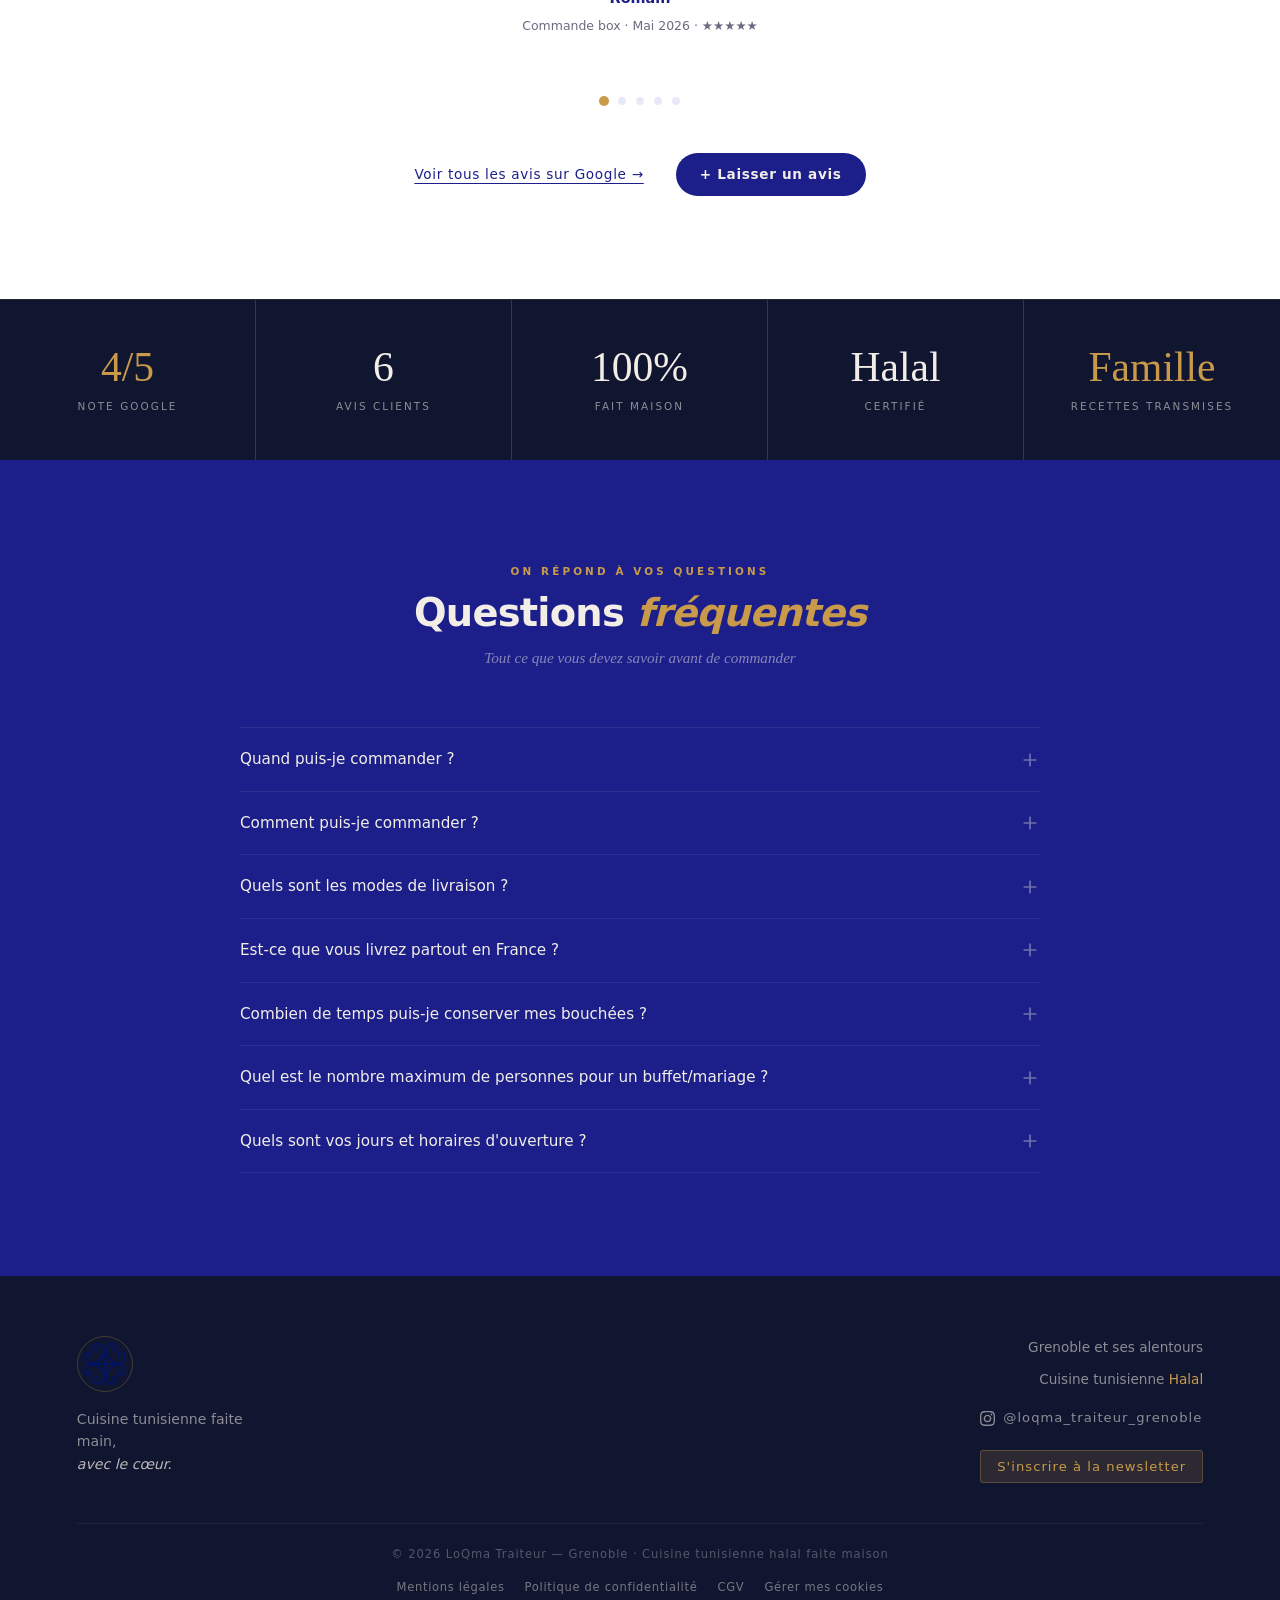
==== commit ed13613f: "feat: Boutique page — e-commerce product grid with filters, variants, detail overlay - New boutique." ====
--- a/index.html
+++ b/index.html
@@ -86,7 +86,7 @@
               </div>
             </span>
             <a href="#catalogue" class="navbar__link">Catalogue</a>
-            <a href="#" class="navbar__link">Boutique</a>
+            <a href="boutique.html" class="navbar__link">Boutique</a>
             <a href="#galerie" class="navbar__link">Galerie</a>
             <a href="#avis" class="navbar__link">Avis</a>
           </nav>
@@ -109,7 +109,7 @@
         <li><a href="offre-particuliers.html" class="nav-overlay__link">Offre Particuliers</a></li>
         <li><a href="#services"  class="nav-overlay__link">Nos Services</a></li>
         <li><a href="#catalogue" class="nav-overlay__link">Catalogue</a></li>
-        <li><a href="#"          class="nav-overlay__link">Boutique</a></li>
+        <li><a href="boutique.html" class="nav-overlay__link">Boutique</a></li>
         <li><a href="#galerie"   class="nav-overlay__link">Galerie</a></li>
         <li><a href="#avis"      class="nav-overlay__link">Avis</a></li>
         <li><a href="#commander" class="nav-overlay__link">Demander un devis</a></li>
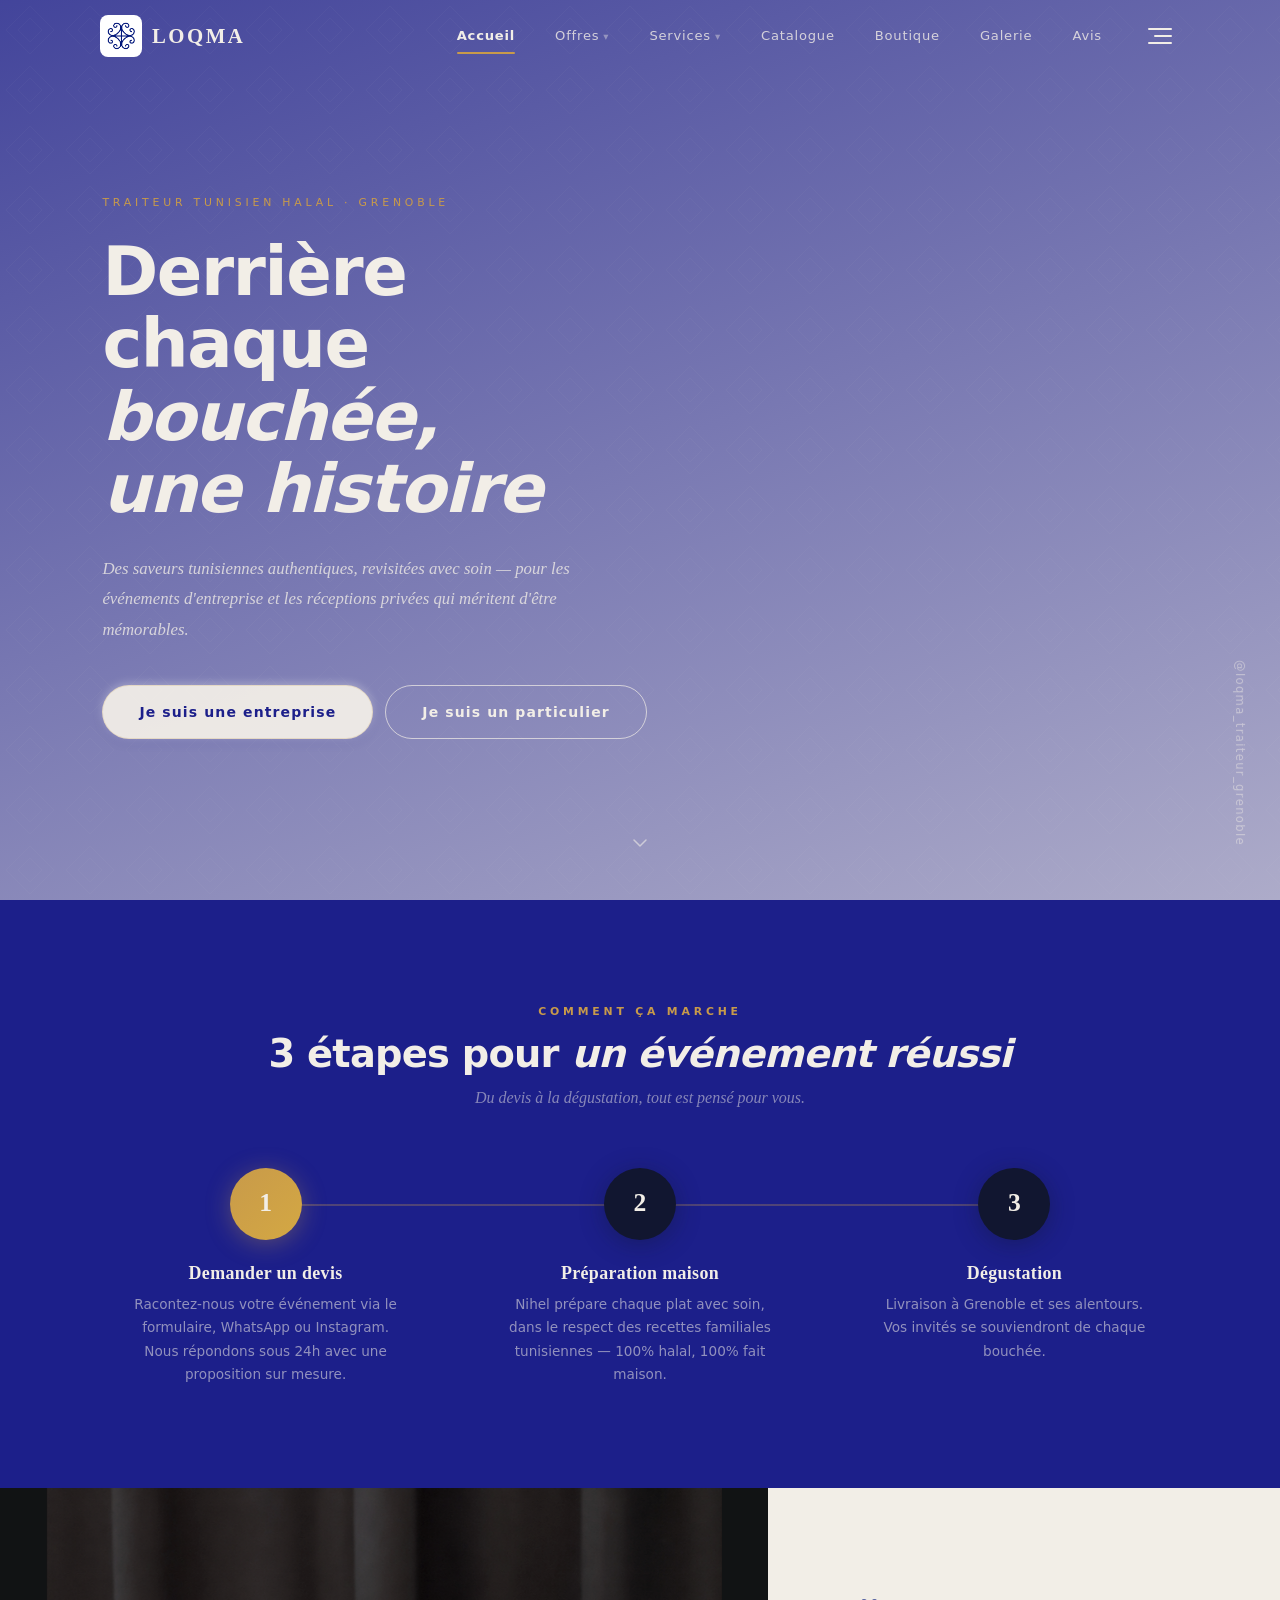
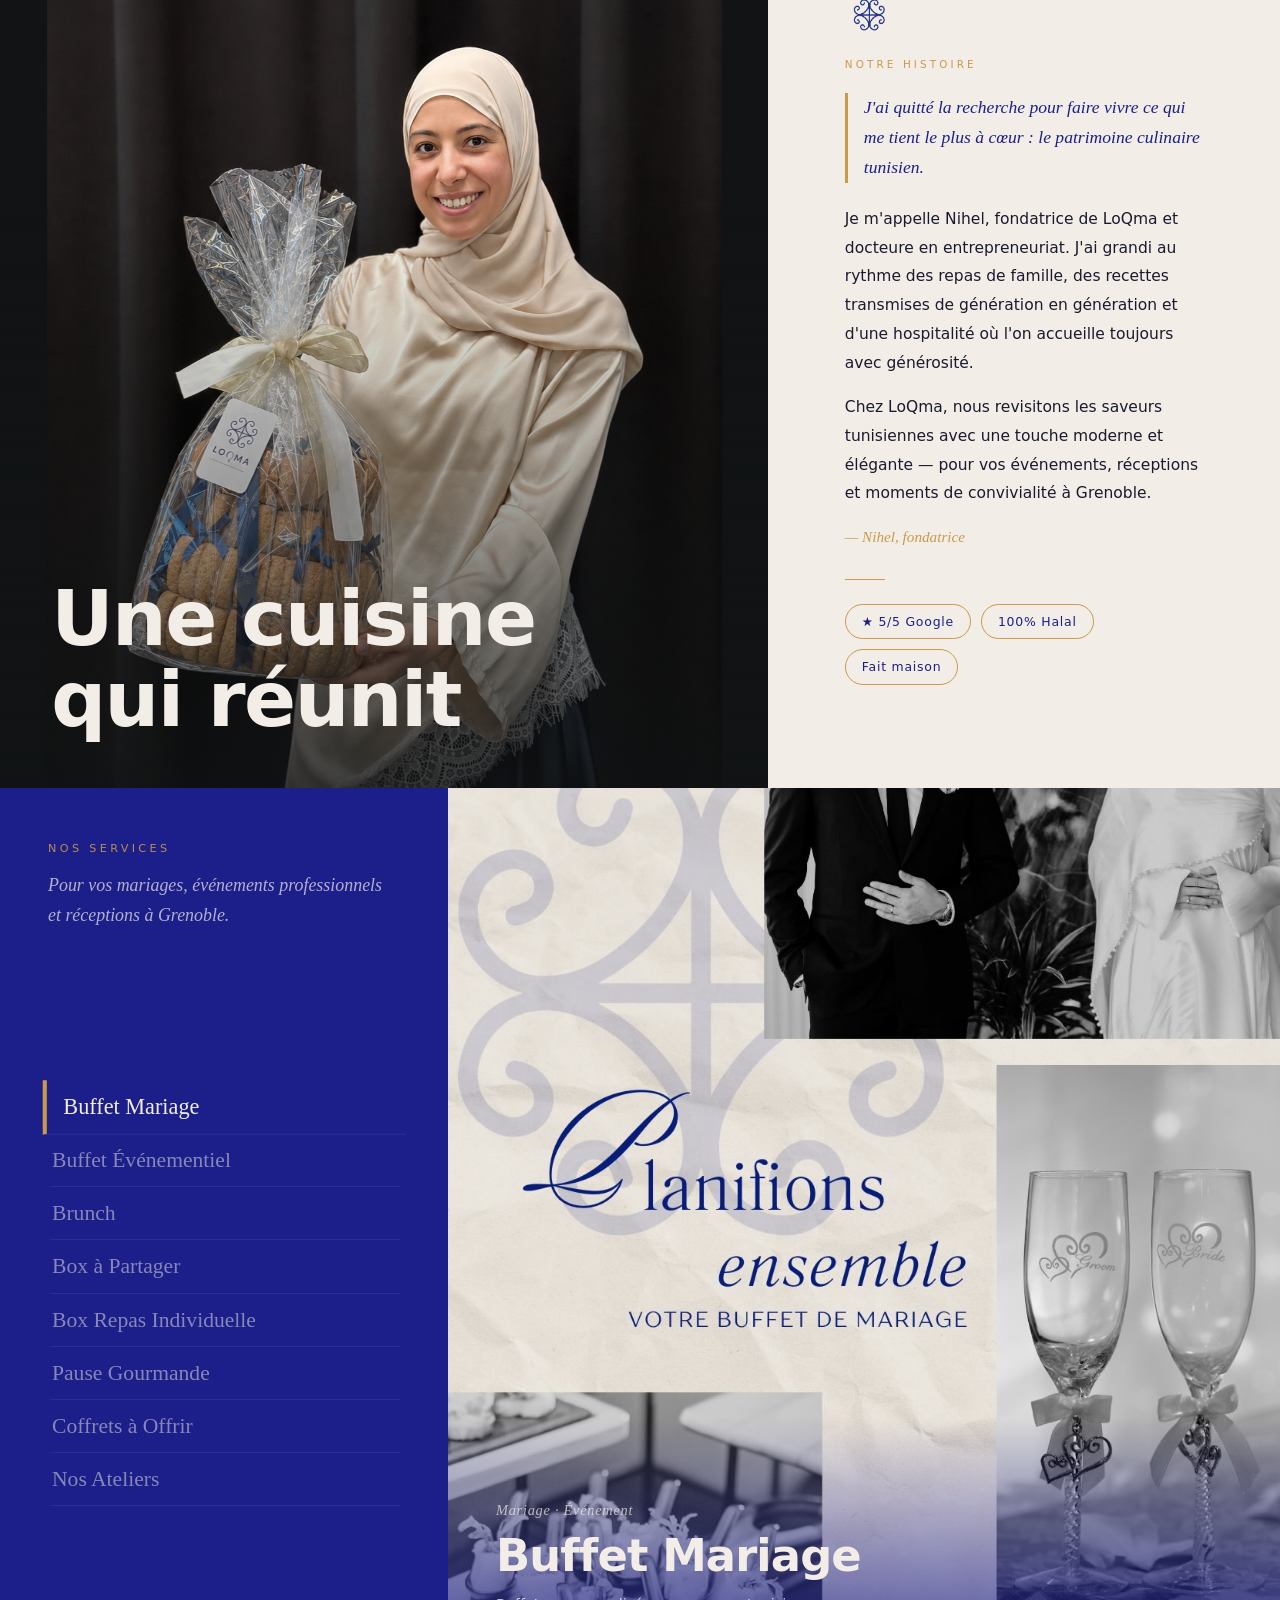
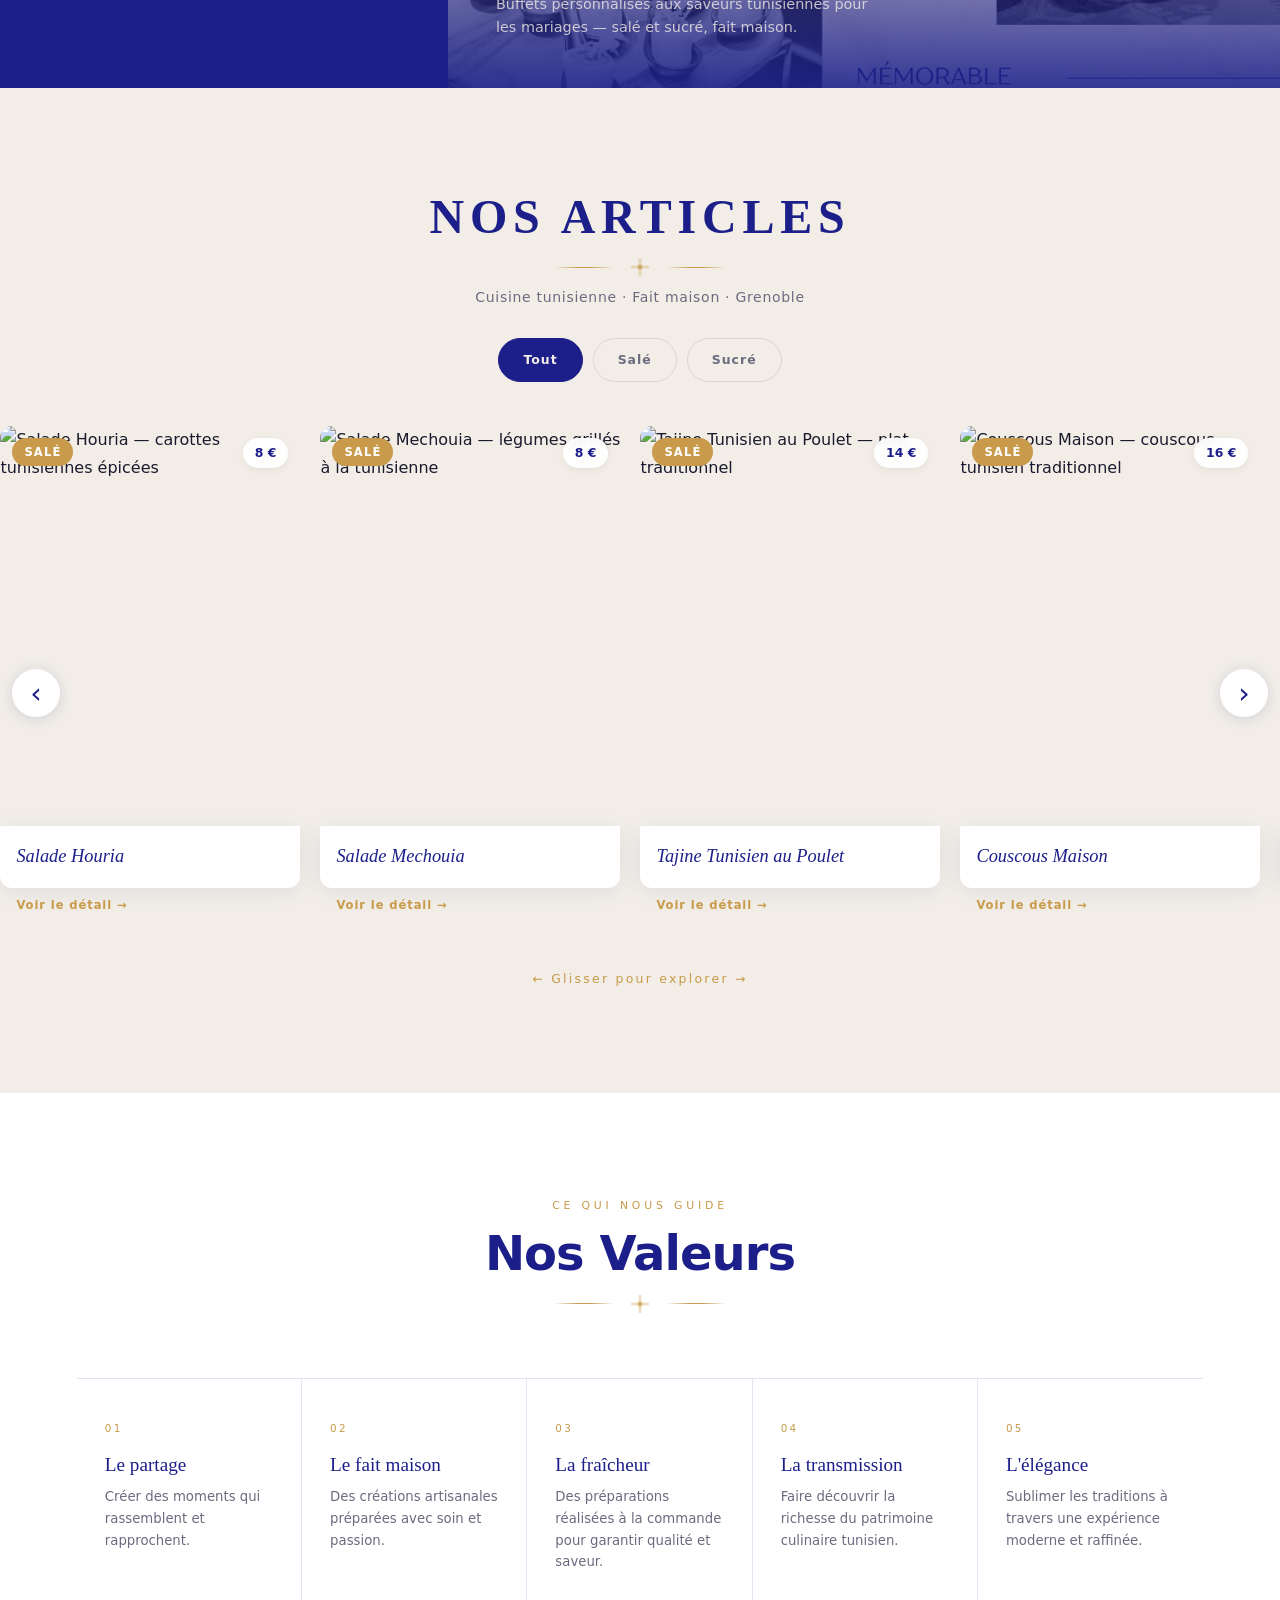
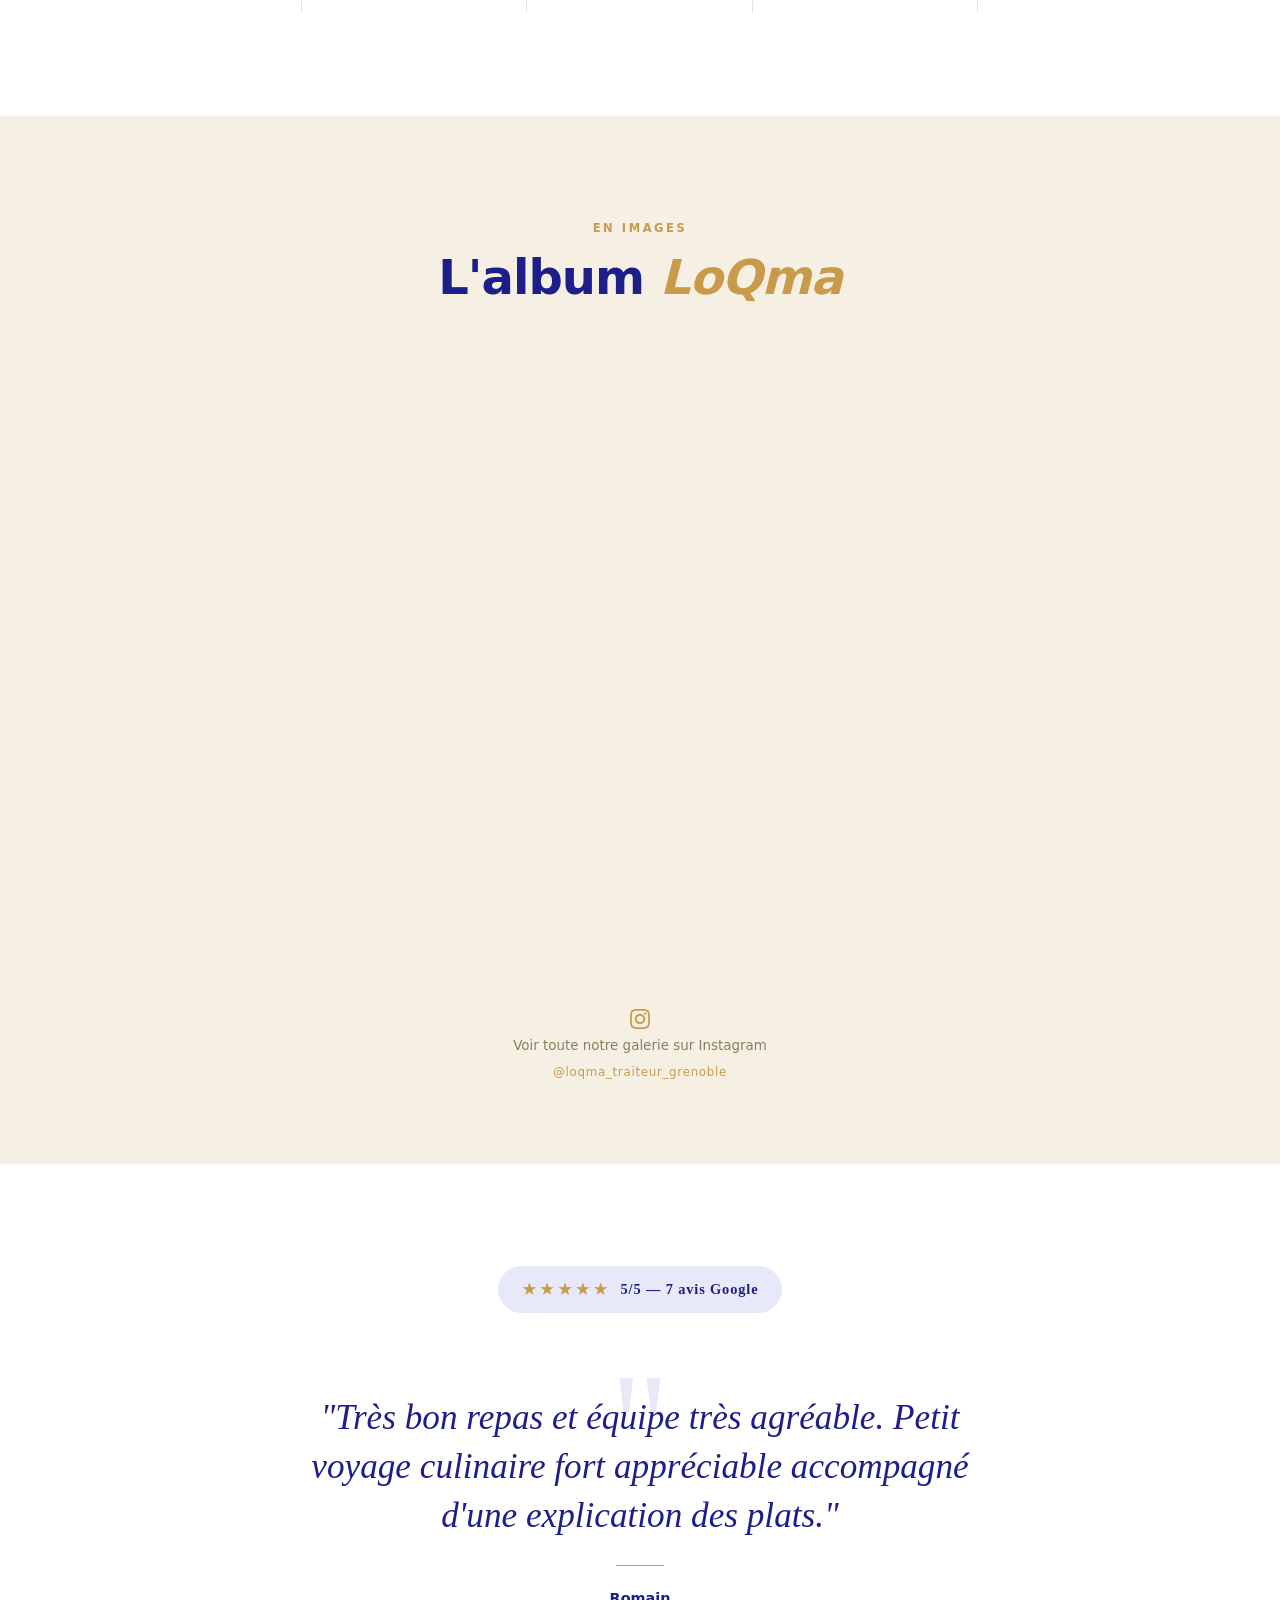
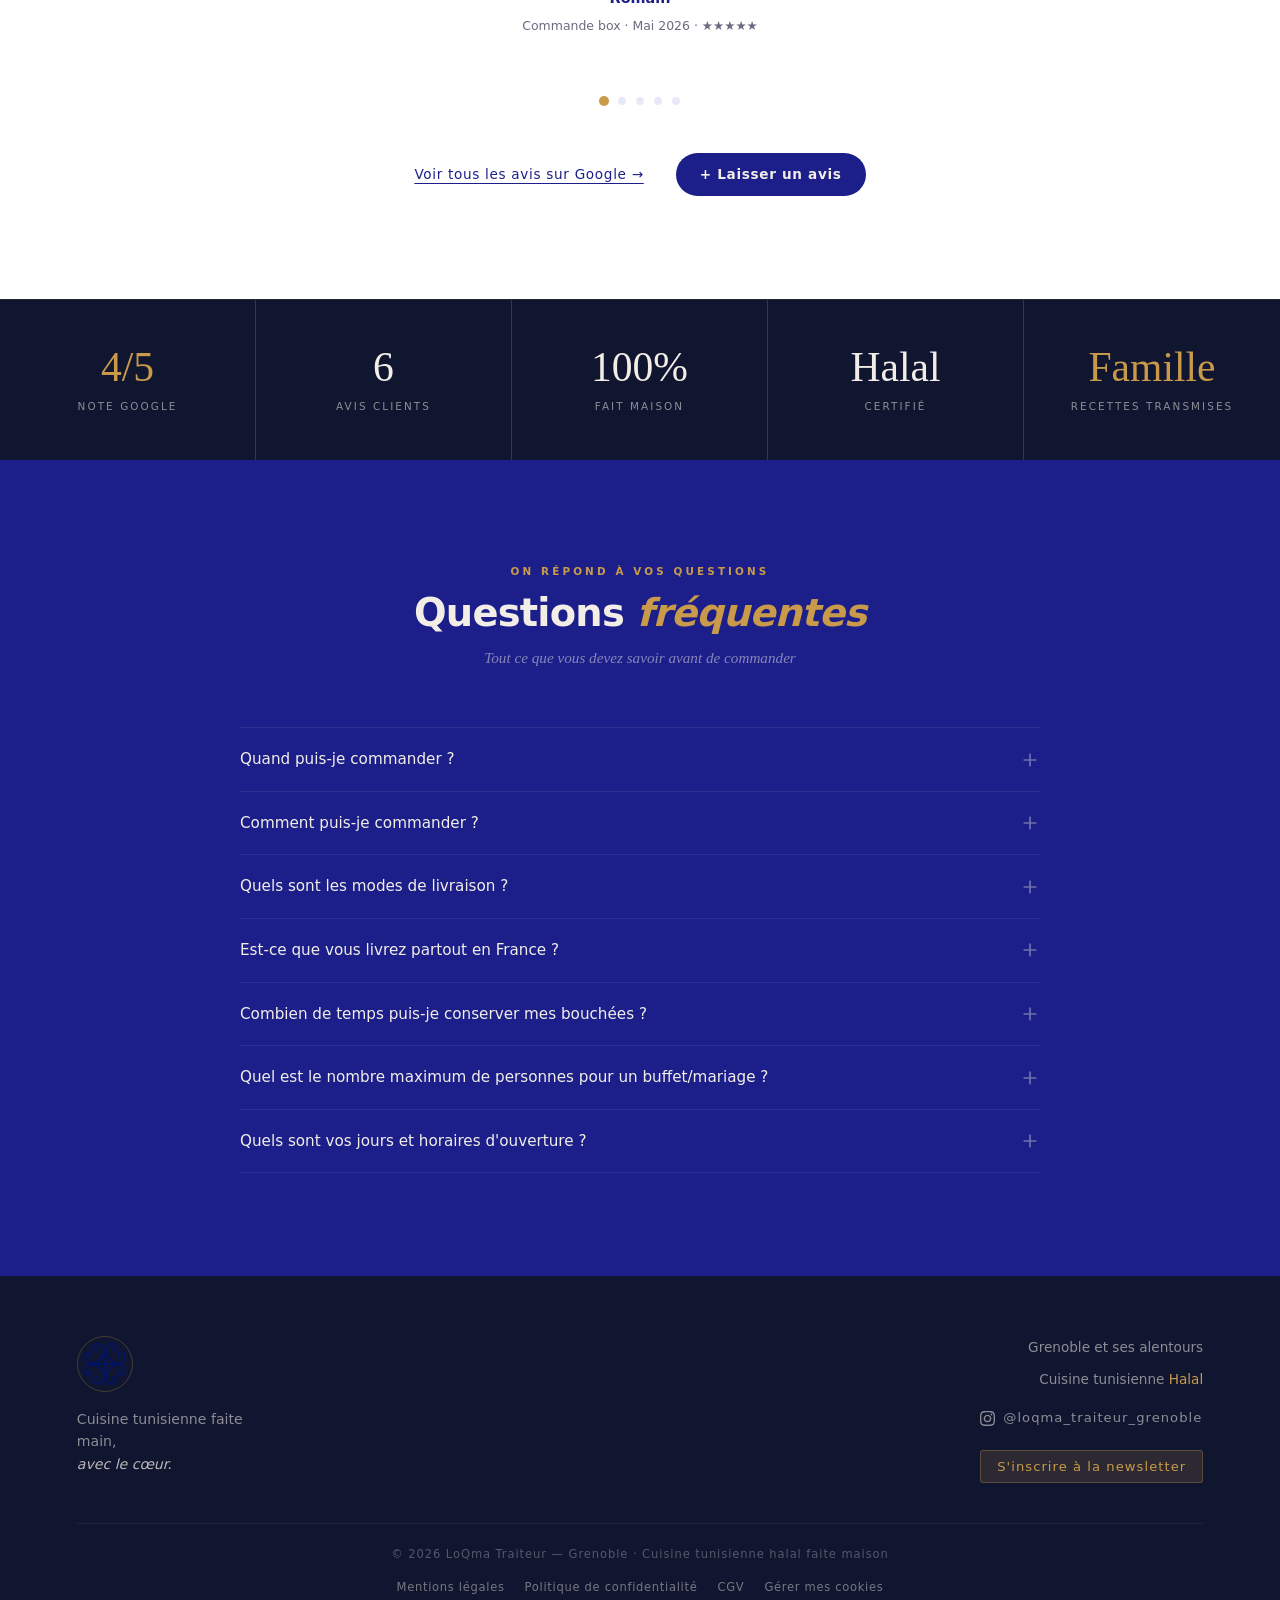
==== commit aafa66d6: "feat: add Brunch service after Buffet Événementiel - New Brunch tab + panel with brunch1.jpg image -" ====
--- a/index.html
+++ b/index.html
@@ -78,11 +78,12 @@
               <div class="navbar__dropdown">
                 <a href="#services" class="navbar__service-link" data-service="0">Buffet Mariage</a>
                 <a href="#services" class="navbar__service-link" data-service="1">Buffet Événementiel</a>
-                <a href="#services" class="navbar__service-link" data-service="2">Box à Partager</a>
-                <a href="#services" class="navbar__service-link" data-service="3">Box Repas Individuelle</a>
-                <a href="#services" class="navbar__service-link" data-service="4">Pause Gourmande</a>
-                <a href="#services" class="navbar__service-link" data-service="5">Coffrets à Offrir</a>
-                <a href="#services" class="navbar__service-link" data-service="6">Nos Ateliers</a>
+                <a href="#services" class="navbar__service-link" data-service="2">Brunch</a>
+                <a href="#services" class="navbar__service-link" data-service="3">Box à Partager</a>
+                <a href="#services" class="navbar__service-link" data-service="4">Box Repas Individuelle</a>
+                <a href="#services" class="navbar__service-link" data-service="5">Pause Gourmande</a>
+                <a href="#services" class="navbar__service-link" data-service="6">Coffrets à Offrir</a>
+                <a href="#services" class="navbar__service-link" data-service="7">Nos Ateliers</a>
               </div>
             </span>
             <a href="#catalogue" class="navbar__link">Catalogue</a>
@@ -271,25 +272,28 @@
           <li class="services__item"
               role="tab" tabindex="-1"
               aria-selected="false" aria-controls="service-panel-2" id="service-tab-2"
-              data-index="2">Box à Partager</li>
+              data-index="2">Brunch</li>
           <li class="services__item"
               role="tab" tabindex="-1"
               aria-selected="false" aria-controls="service-panel-3" id="service-tab-3"
-              data-index="3">Box Repas Individuelle</li>
+              data-index="3">Box à Partager</li>
+          <li class="services__item"
+              role="tab" tabindex="-1"
+              aria-selected="false" aria-controls="service-panel-3" id="service-tab-3"
+              data-index="4">Box Repas Individuelle</li>
           <li class="services__item"
               role="tab" tabindex="-1"
               aria-selected="false" aria-controls="service-panel-4" id="service-tab-4"
-              data-index="4">Pause Gourmande</li>
+              data-index="5">Pause Gourmande</li>
           <li class="services__item"
               role="tab" tabindex="-1"
               aria-selected="false" aria-controls="service-panel-5" id="service-tab-5"
-              data-index="5">Coffrets à Offrir</li>
+              data-index="6">Coffrets à Offrir</li>
           <li class="services__item"
               role="tab" tabindex="-1"
               aria-selected="false" aria-controls="service-panel-6" id="service-tab-6"
-              data-index="6">Nos Ateliers</li>
+              data-index="7">Nos Ateliers</li>
         </ul>
-        <a href="#commander" class="services__cta">Commander ce service →</a>
       </div>
 
       <!-- Right: panel container (desktop) -->
@@ -308,7 +312,7 @@
           </div>
         </div>
 
-        <!-- Panel 1: Buffet Événementiel -->
+        <!-- Panel 2: Brunch -->
         <div class="services__panel"
              id="service-panel-1" role="tabpanel" aria-labelledby="service-tab-1">
           <img src="assets/buffet-event.png"
@@ -322,9 +326,23 @@
           </div>
         </div>
 
-        <!-- Panel 2: Box à Partager -->
+        <!-- Panel 2: Brunch -->
         <div class="services__panel"
              id="service-panel-2" role="tabpanel" aria-labelledby="service-tab-2">
+          <img src="assets/brunch1.jpg"
+               alt="Brunch — LoQma Traiteur, brunch tunisien"
+               class="services__panel-img" loading="lazy"
+               style="object-position: center 25%;">
+          <div class="services__panel-overlay">
+            <p class="services__panel-category">Brunch · Dimanche</p>
+            <h3 class="services__panel-title">Brunch</h3>
+            <p class="services__panel-desc">Un brunch tunisien authentique le dimanche — buffet salé et sucré aux saveurs méditerranéennes, 100% fait maison.</p>
+          </div>
+        </div>
+
+        <!-- Panel 3: Box à Partager -->
+        <div class="services__panel"
+             id="service-panel-3" role="tabpanel" aria-labelledby="service-tab-3">
           <img src="assets/bax a partager 2.jpg"
                alt="Box à Partager — LoQma Traiteur, bouchées tunisiennes à partager"
                class="services__panel-img" loading="lazy"
@@ -352,7 +370,7 @@
 
         <!-- Panel 4: Pause Gourmande -->
         <div class="services__panel"
-             id="service-panel-4" role="tabpanel" aria-labelledby="service-tab-4">
+             id="service-panel-5" role="tabpanel" aria-labelledby="service-tab-5">
           <img src="assets/Pause Gourmande.png"
                alt="Pause Gourmande Entreprise — LoQma Traiteur, miniardises"
                class="services__panel-img" loading="lazy"
@@ -380,7 +398,7 @@
 
         <!-- Panel 6: Nos Ateliers -->
         <div class="services__panel"
-             id="service-panel-6" role="tabpanel" aria-labelledby="service-tab-6">
+             id="service-panel-7" role="tabpanel" aria-labelledby="service-tab-7">
           <img src="assets/Ateliers.JPG"
                alt="Nos Ateliers — LoQma Traiteur, ateliers cuisine tunisienne"
                class="services__panel-img" loading="lazy"
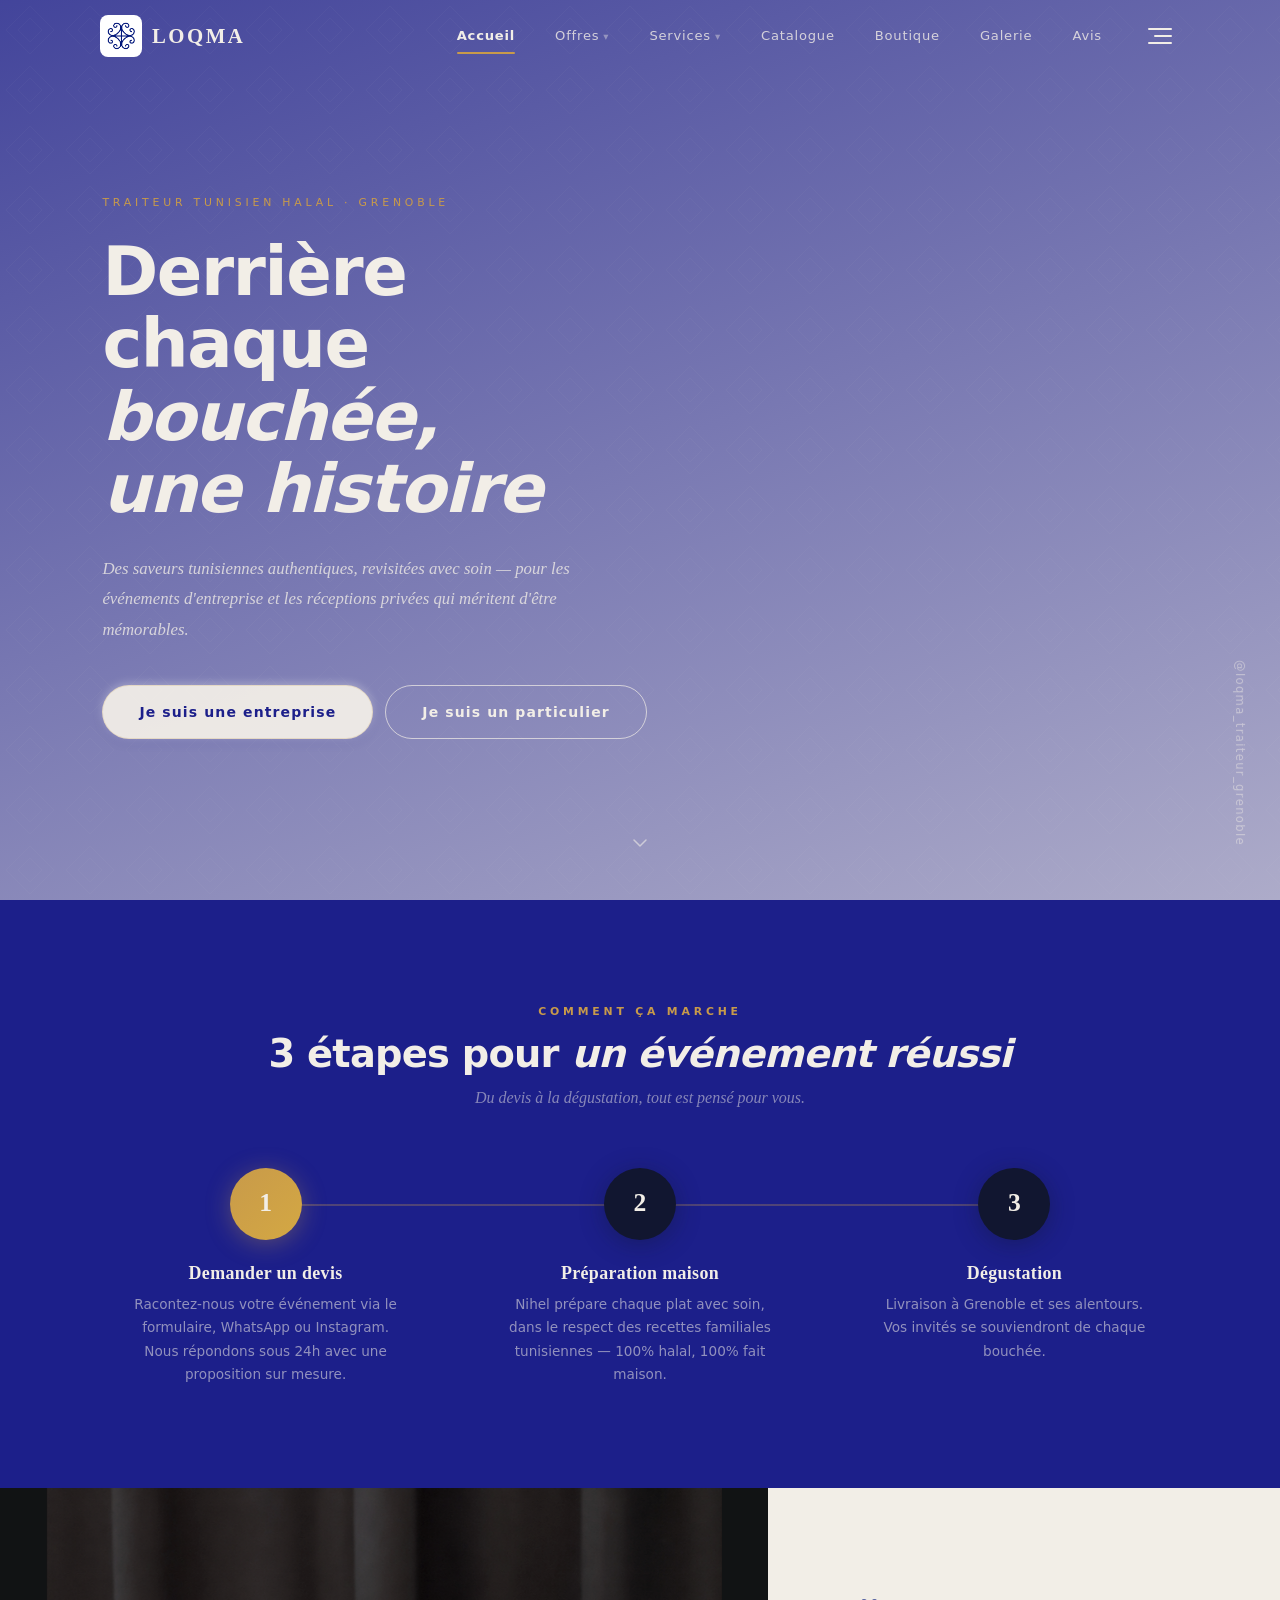
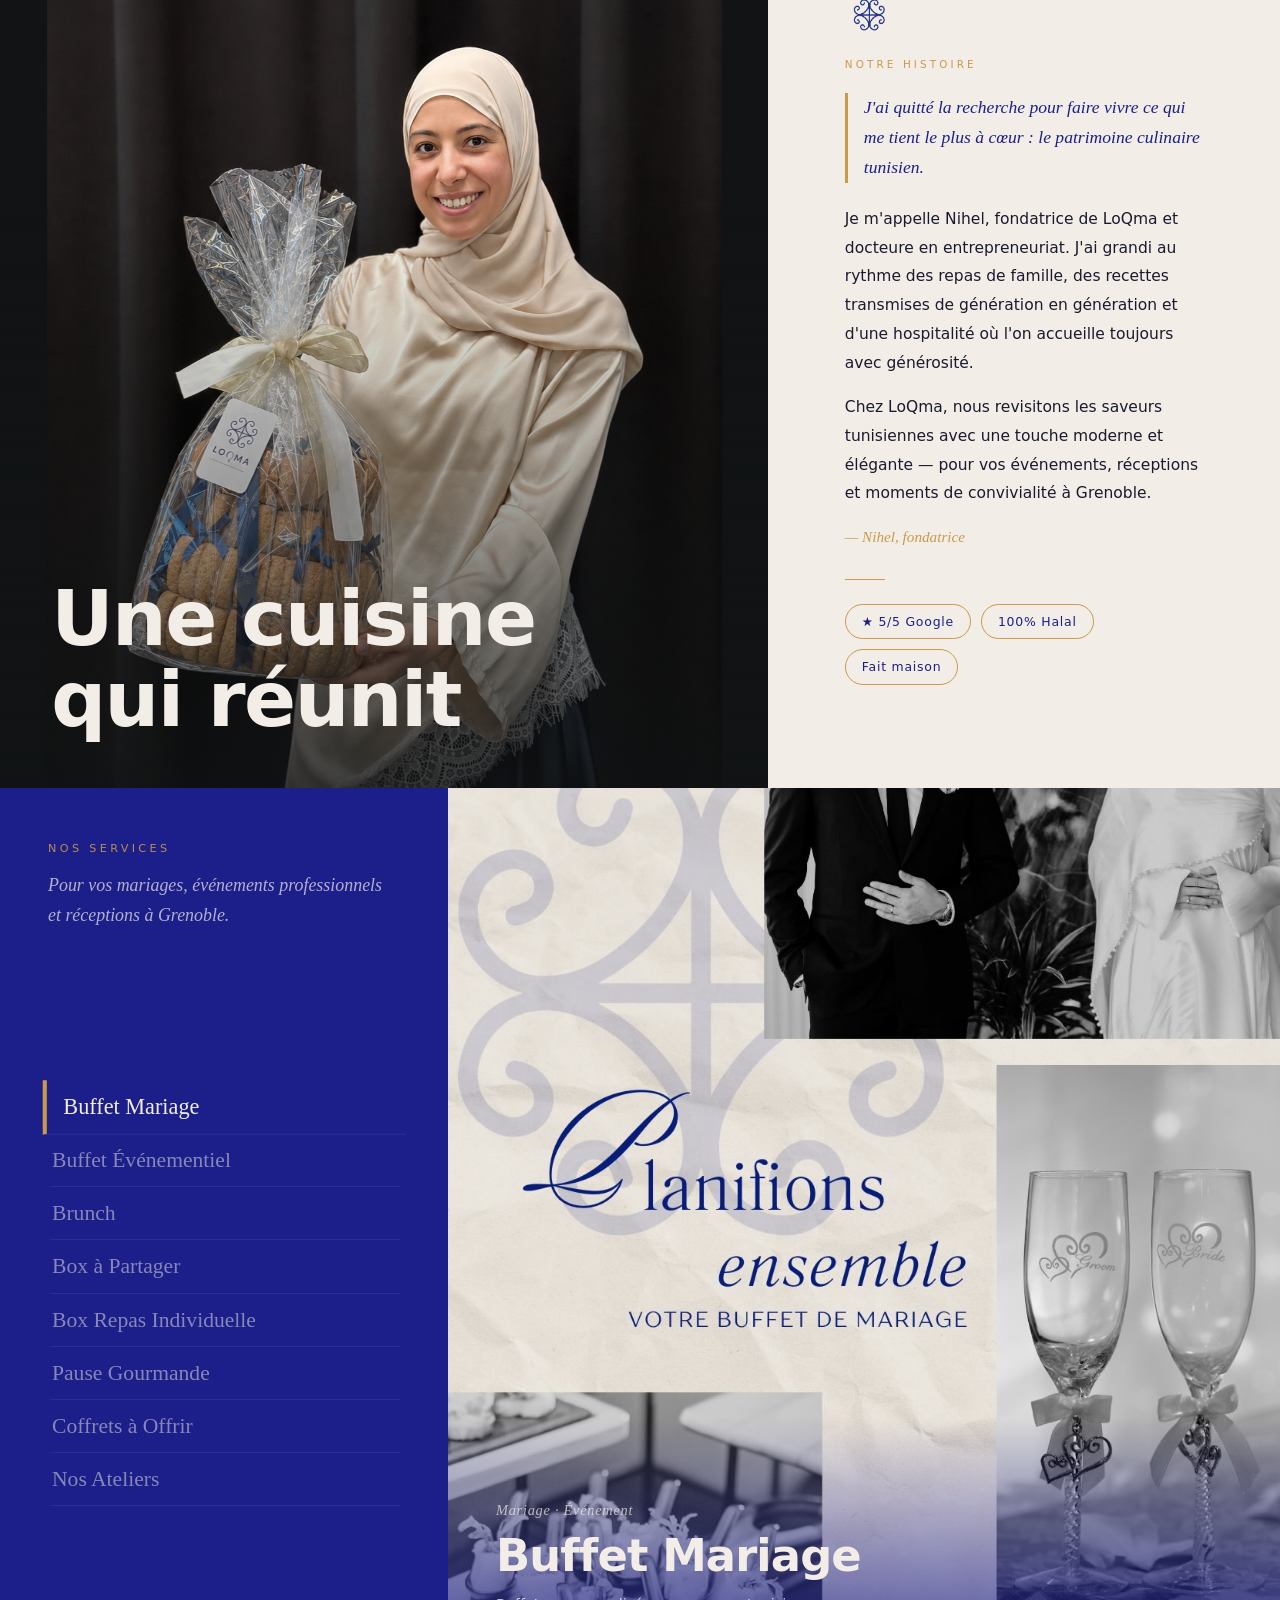
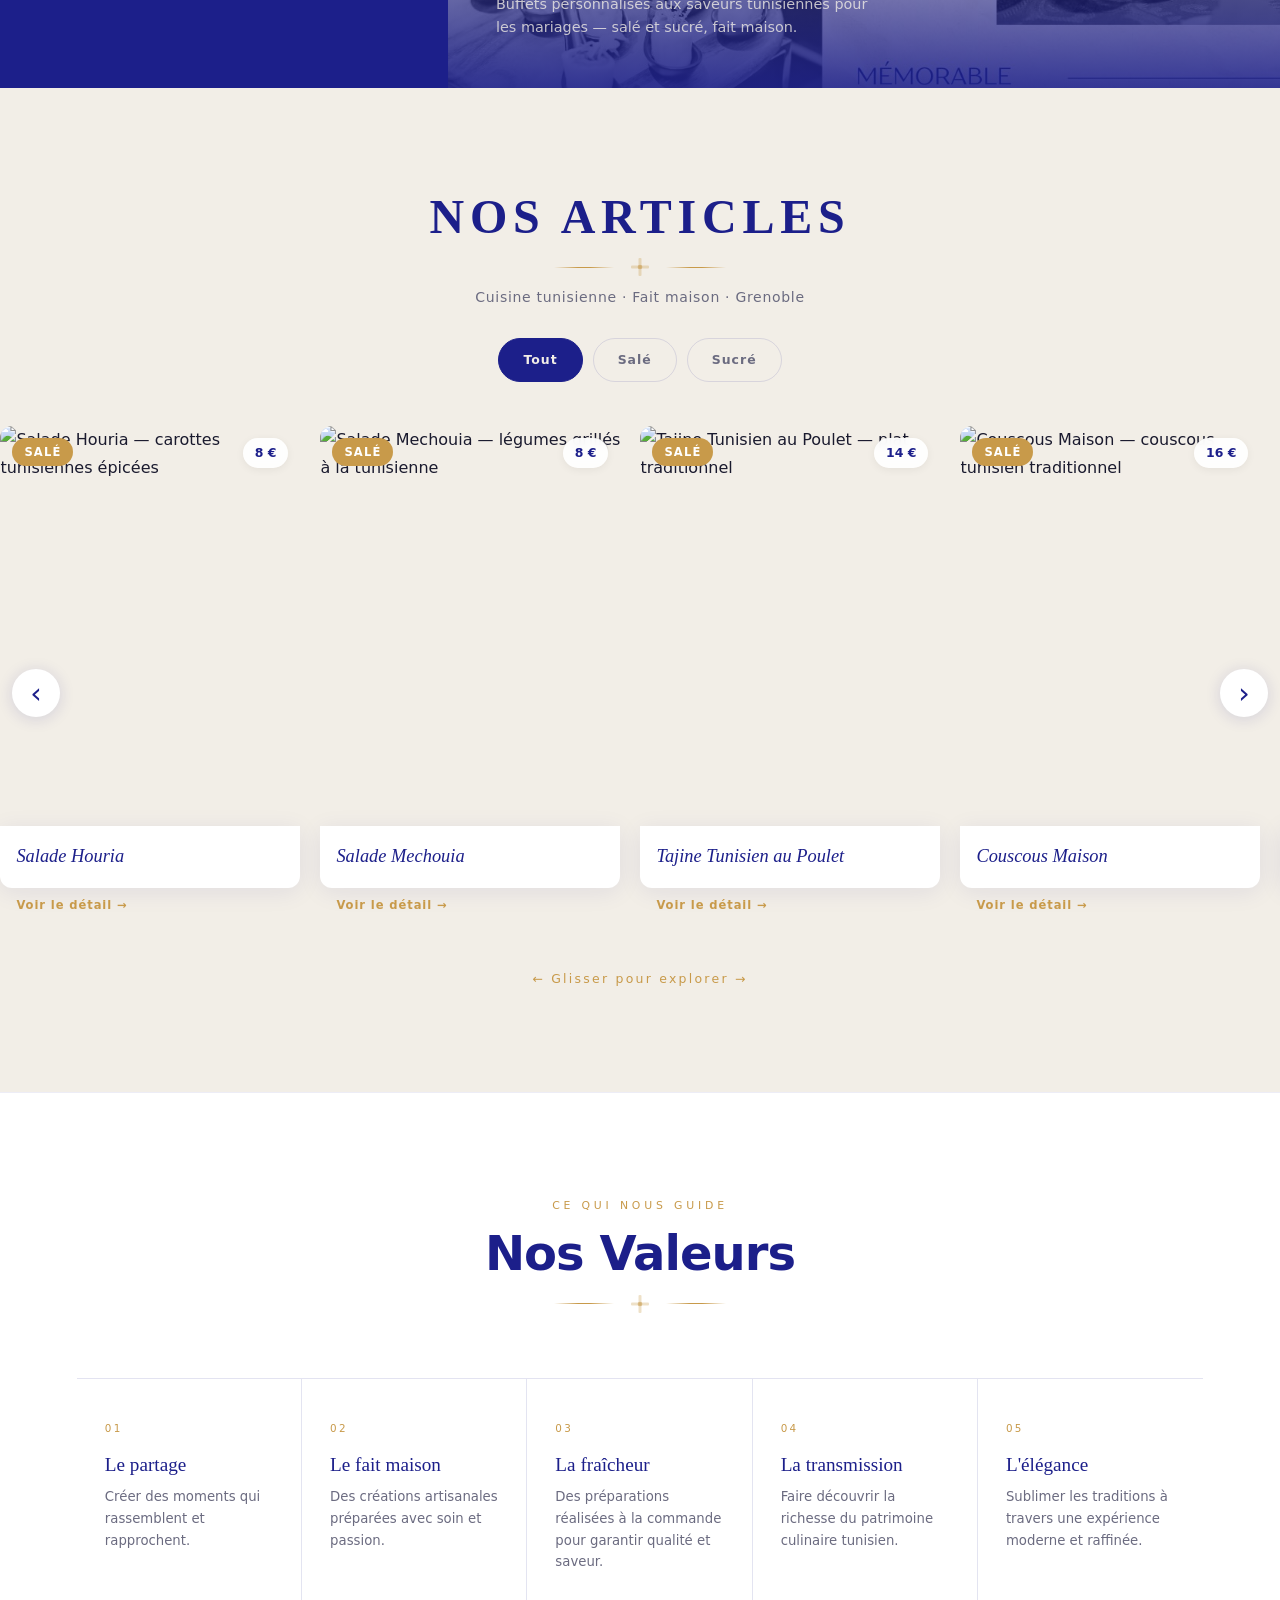
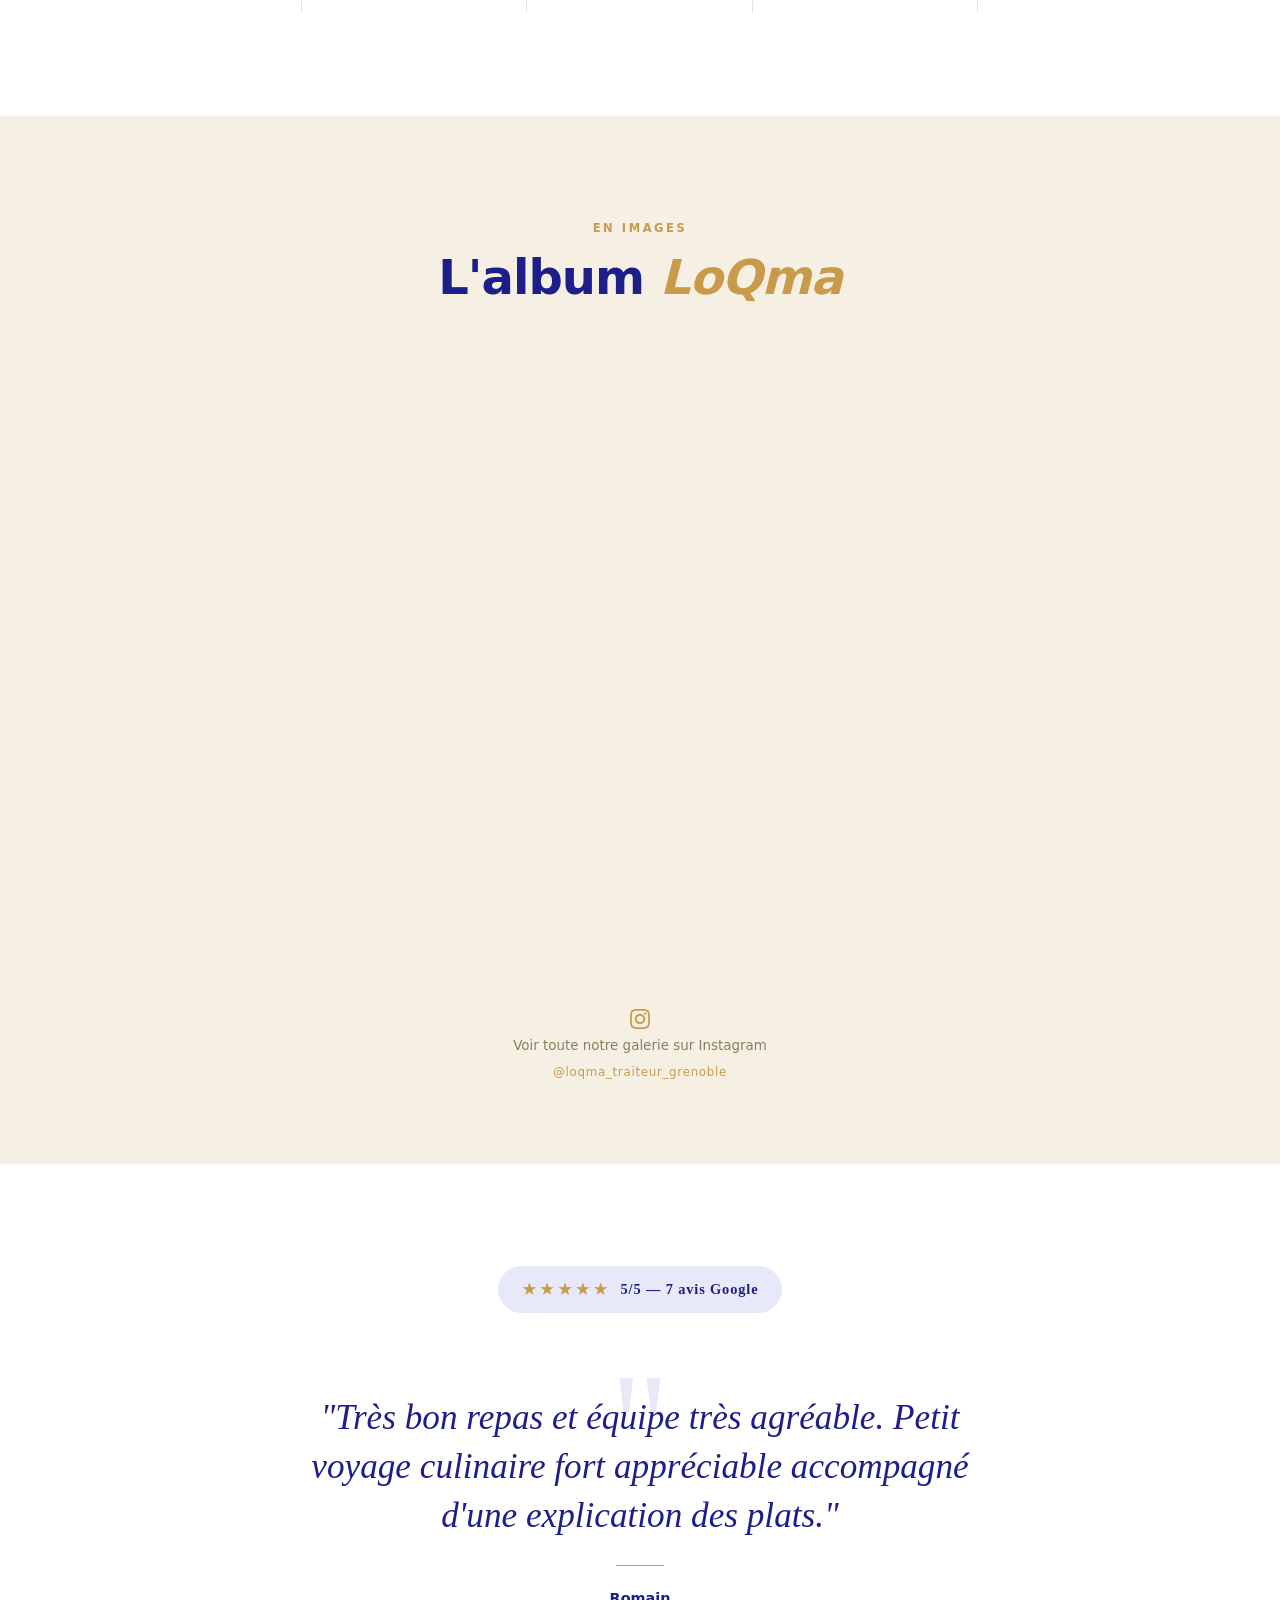
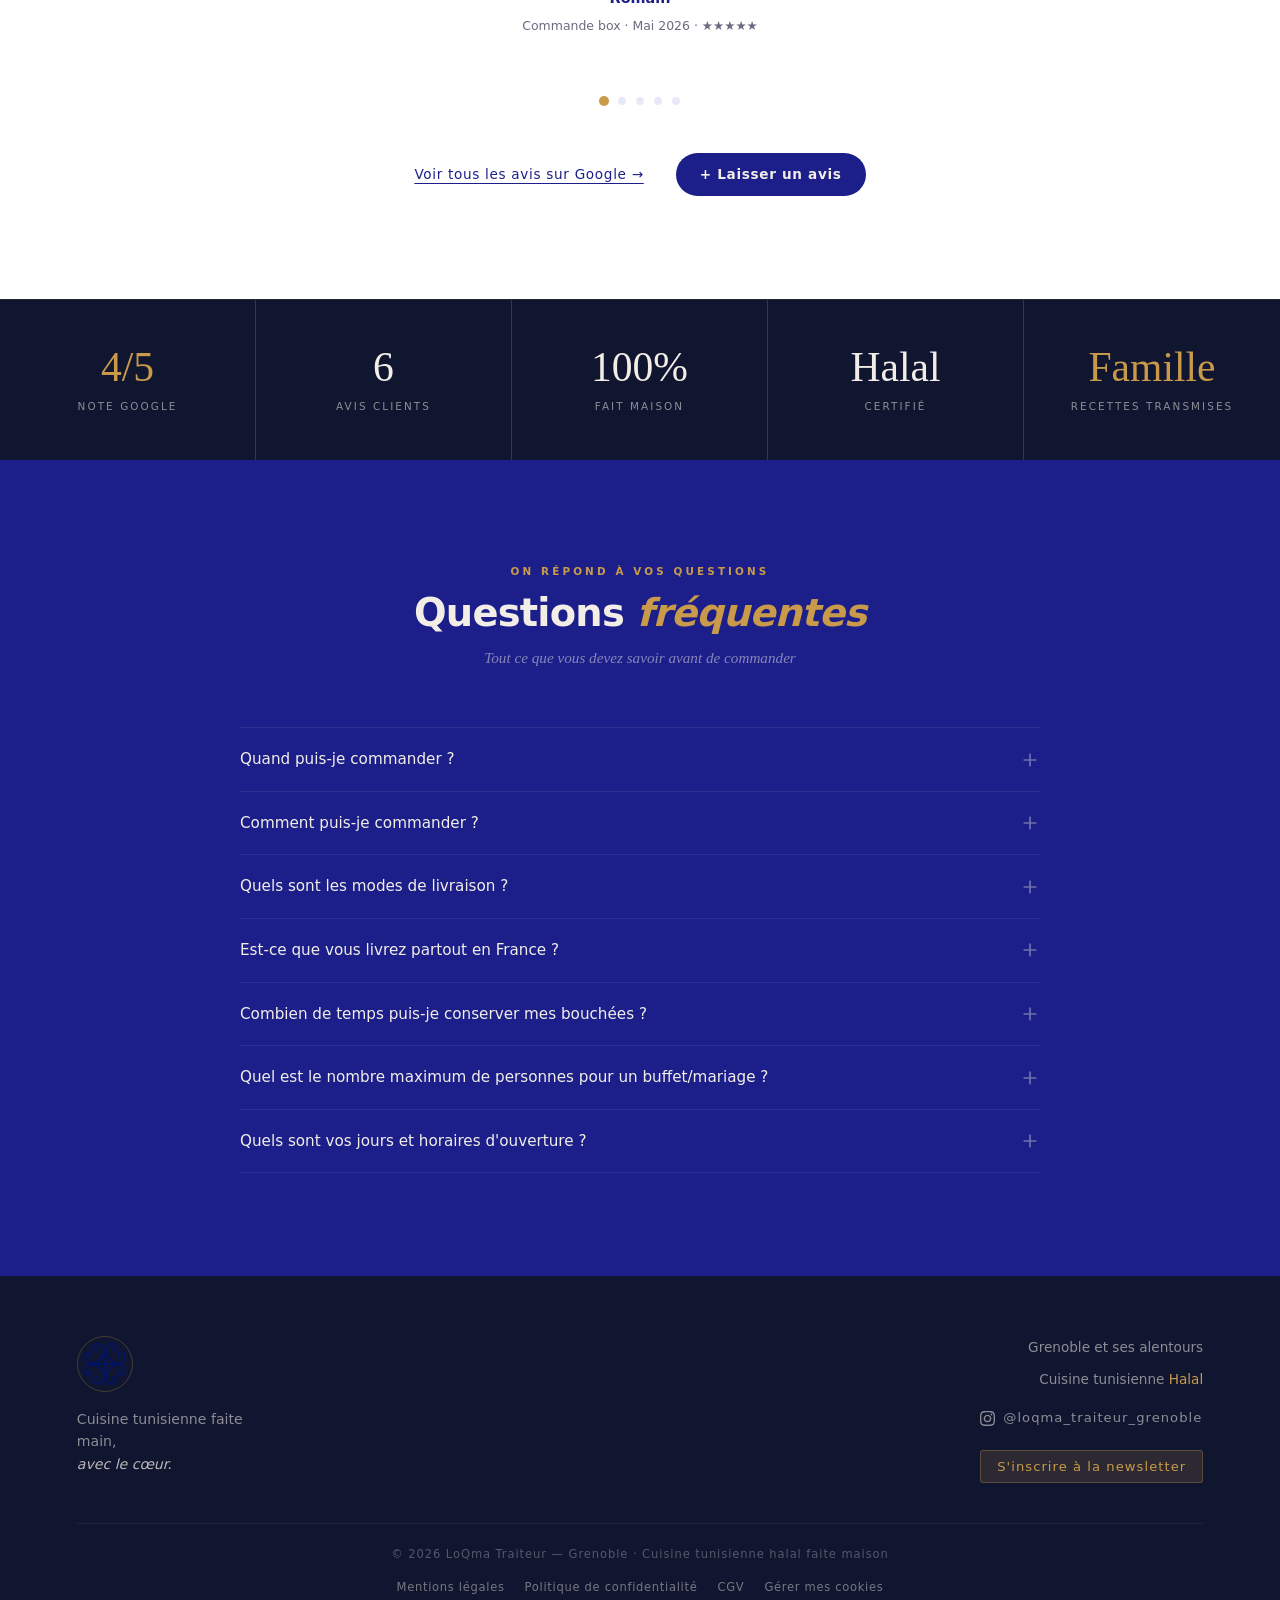
==== commit 23065d19: "feat: brunch service — add 4-image gallery below panel overlay - Thumbnail gallery with brunch1-4.jp" ====
--- a/index.html
+++ b/index.html
@@ -337,6 +337,12 @@
             <p class="services__panel-category">Brunch · Dimanche</p>
             <h3 class="services__panel-title">Brunch</h3>
             <p class="services__panel-desc">Un brunch tunisien authentique le dimanche — buffet salé et sucré aux saveurs méditerranéennes, 100% fait maison.</p>
+            <div class="services__panel-gallery">
+              <img src="assets/brunch1.jpg" alt="Brunch" class="services__panel-gallery-img services__panel-gallery-img--active">
+              <img src="assets/brunch2.jpg" alt="Brunch" class="services__panel-gallery-img">
+              <img src="assets/brunch3.jpg" alt="Brunch" class="services__panel-gallery-img">
+              <img src="assets/brunch4.jpg" alt="Brunch" class="services__panel-gallery-img">
+            </div>
           </div>
         </div>
 
--- a/css/sections.css
+++ b/css/sections.css
@@ -1071,6 +1071,25 @@
   max-width: 380px;
   line-height: 1.65;
 }
+
+/* ── Panel image gallery (Brunch) ───────────────────────── */
+.services__panel-gallery {
+  display: flex;
+  gap: 8px;
+  margin-top: 16px;
+}
+.services__panel-gallery-img {
+  width: 64px;
+  height: 48px;
+  border-radius: 6px;
+  object-fit: cover;
+  border: 2px solid transparent;
+  cursor: pointer;
+  transition: border-color 0.2s ease, transform 0.2s ease;
+}
+.services__panel-gallery-img:hover { transform: scale(1.08); border-color: rgba(242,238,231,0.4); }
+.services__panel-gallery-img--active { border-color: var(--color-gold); }
+.services__panel-gallery-img--active:hover { border-color: var(--color-gold); }
 
 /* Mobile: full-width accordion */
 @media (max-width: 767px) {
